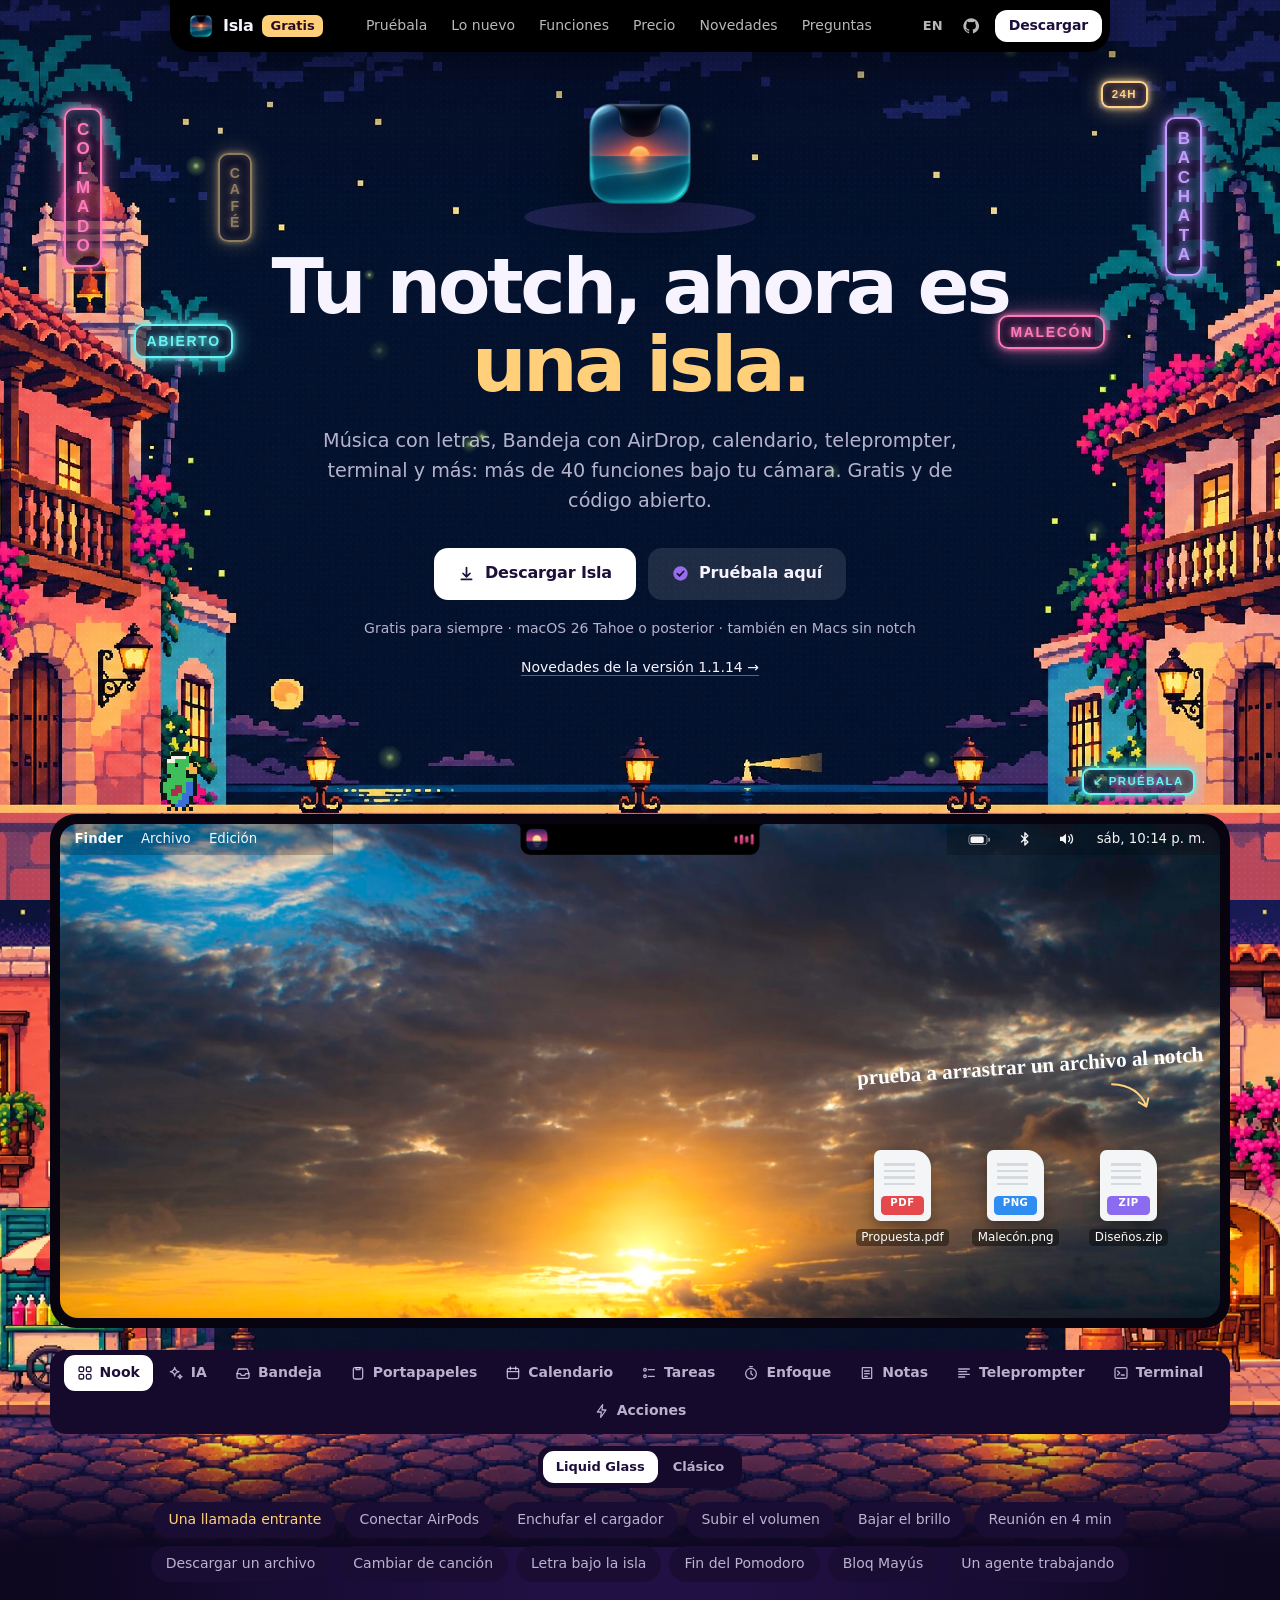
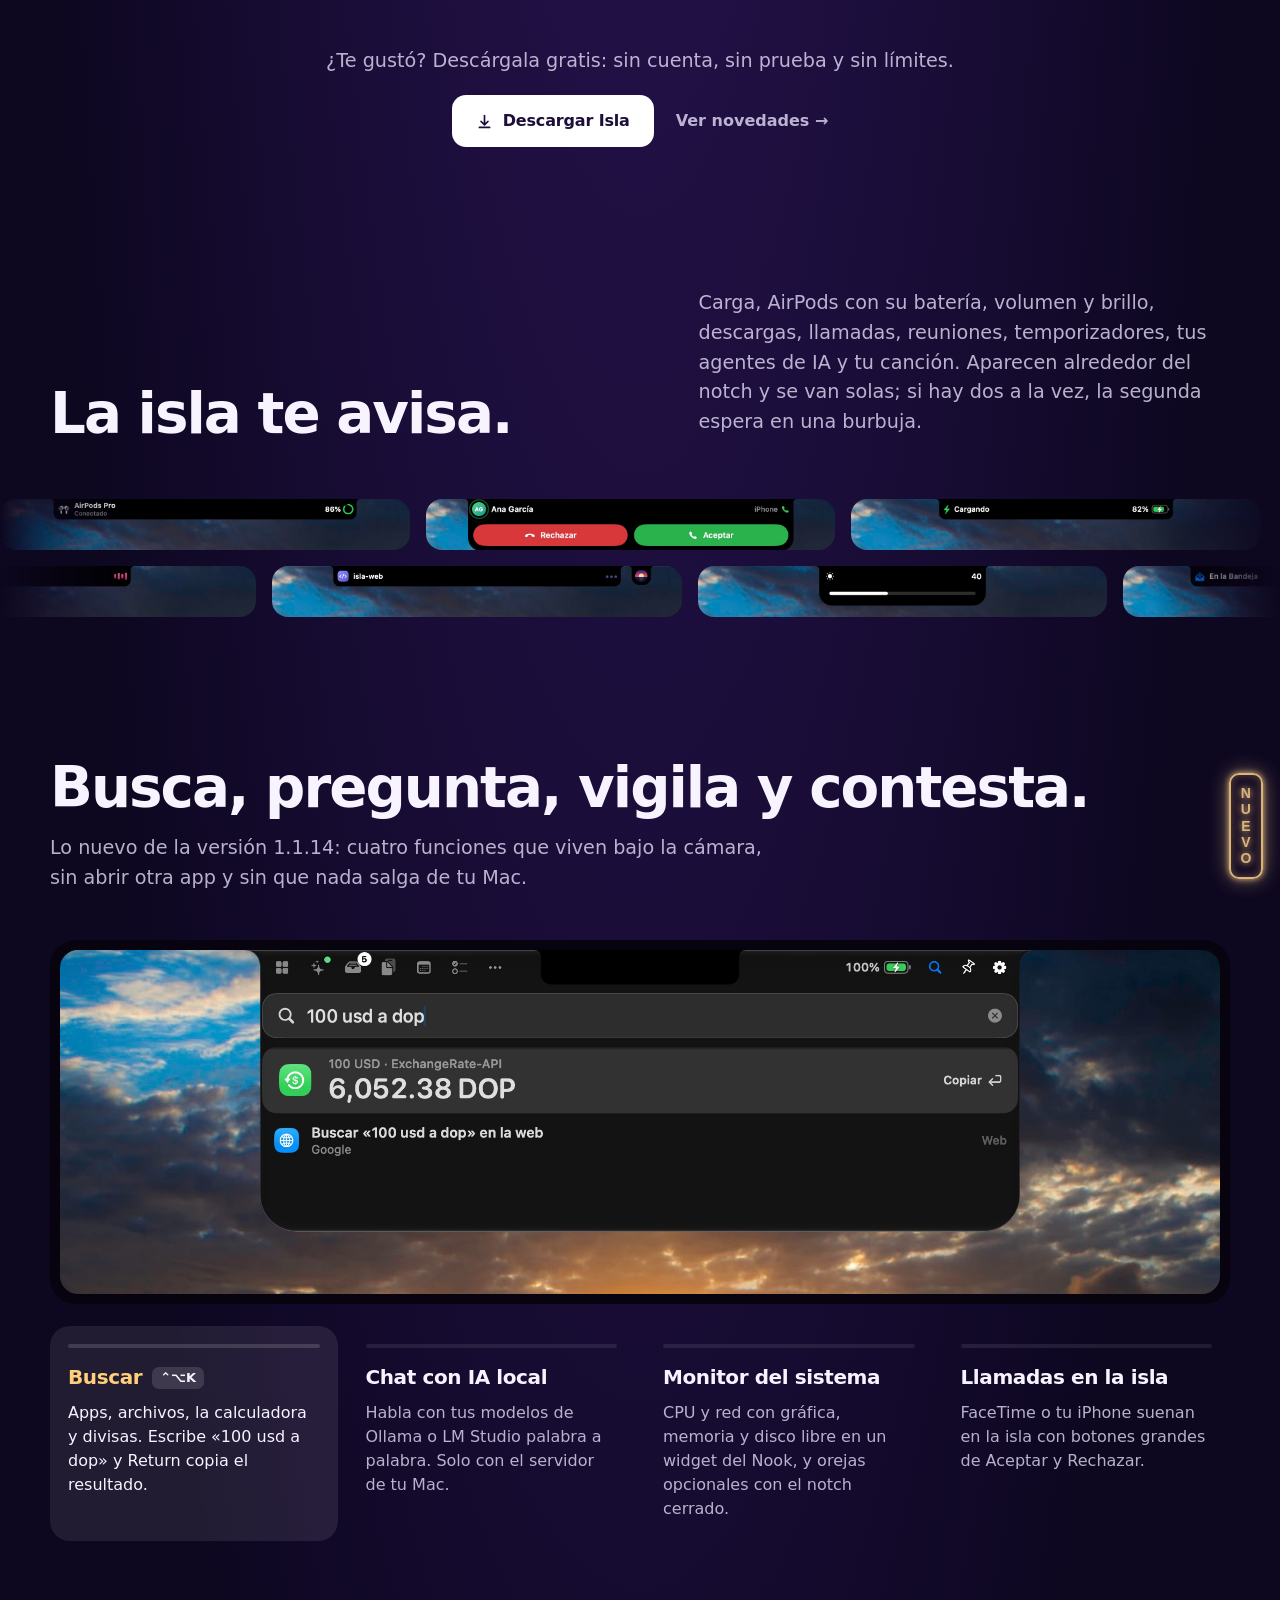
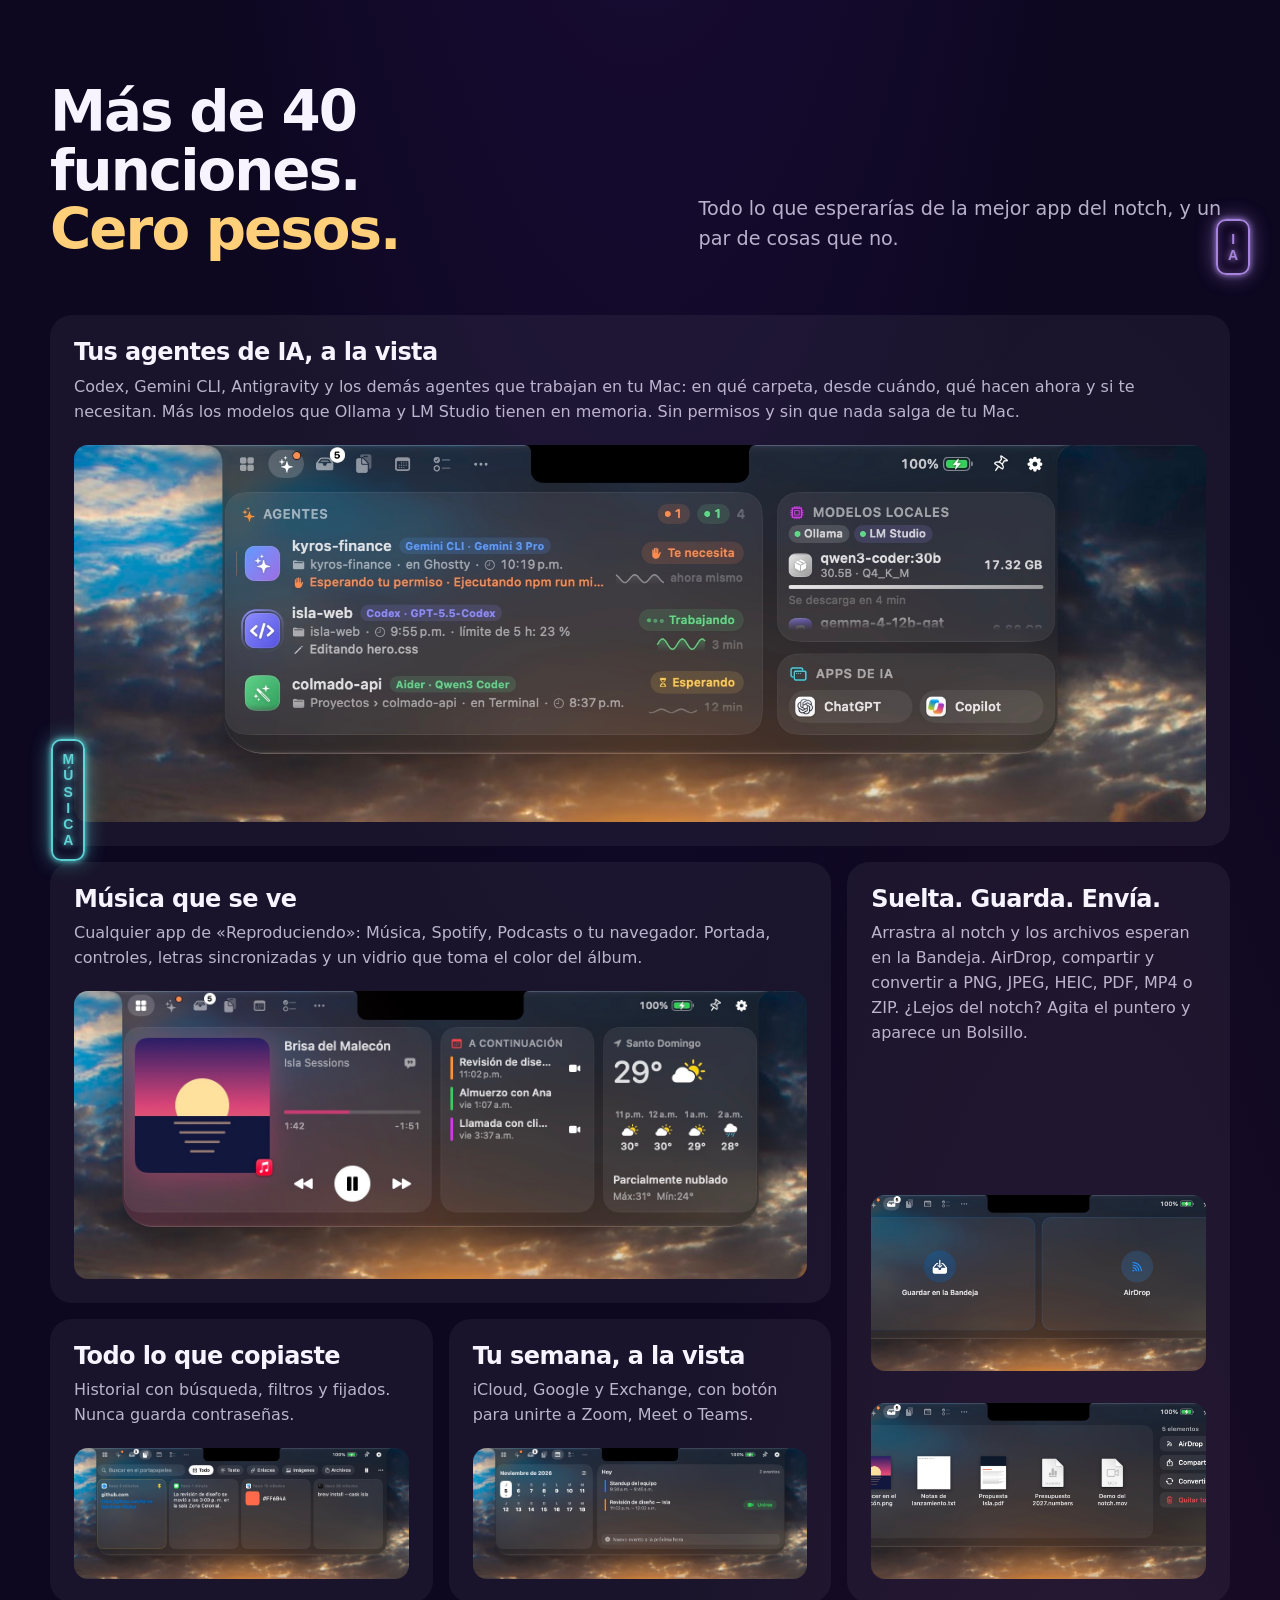
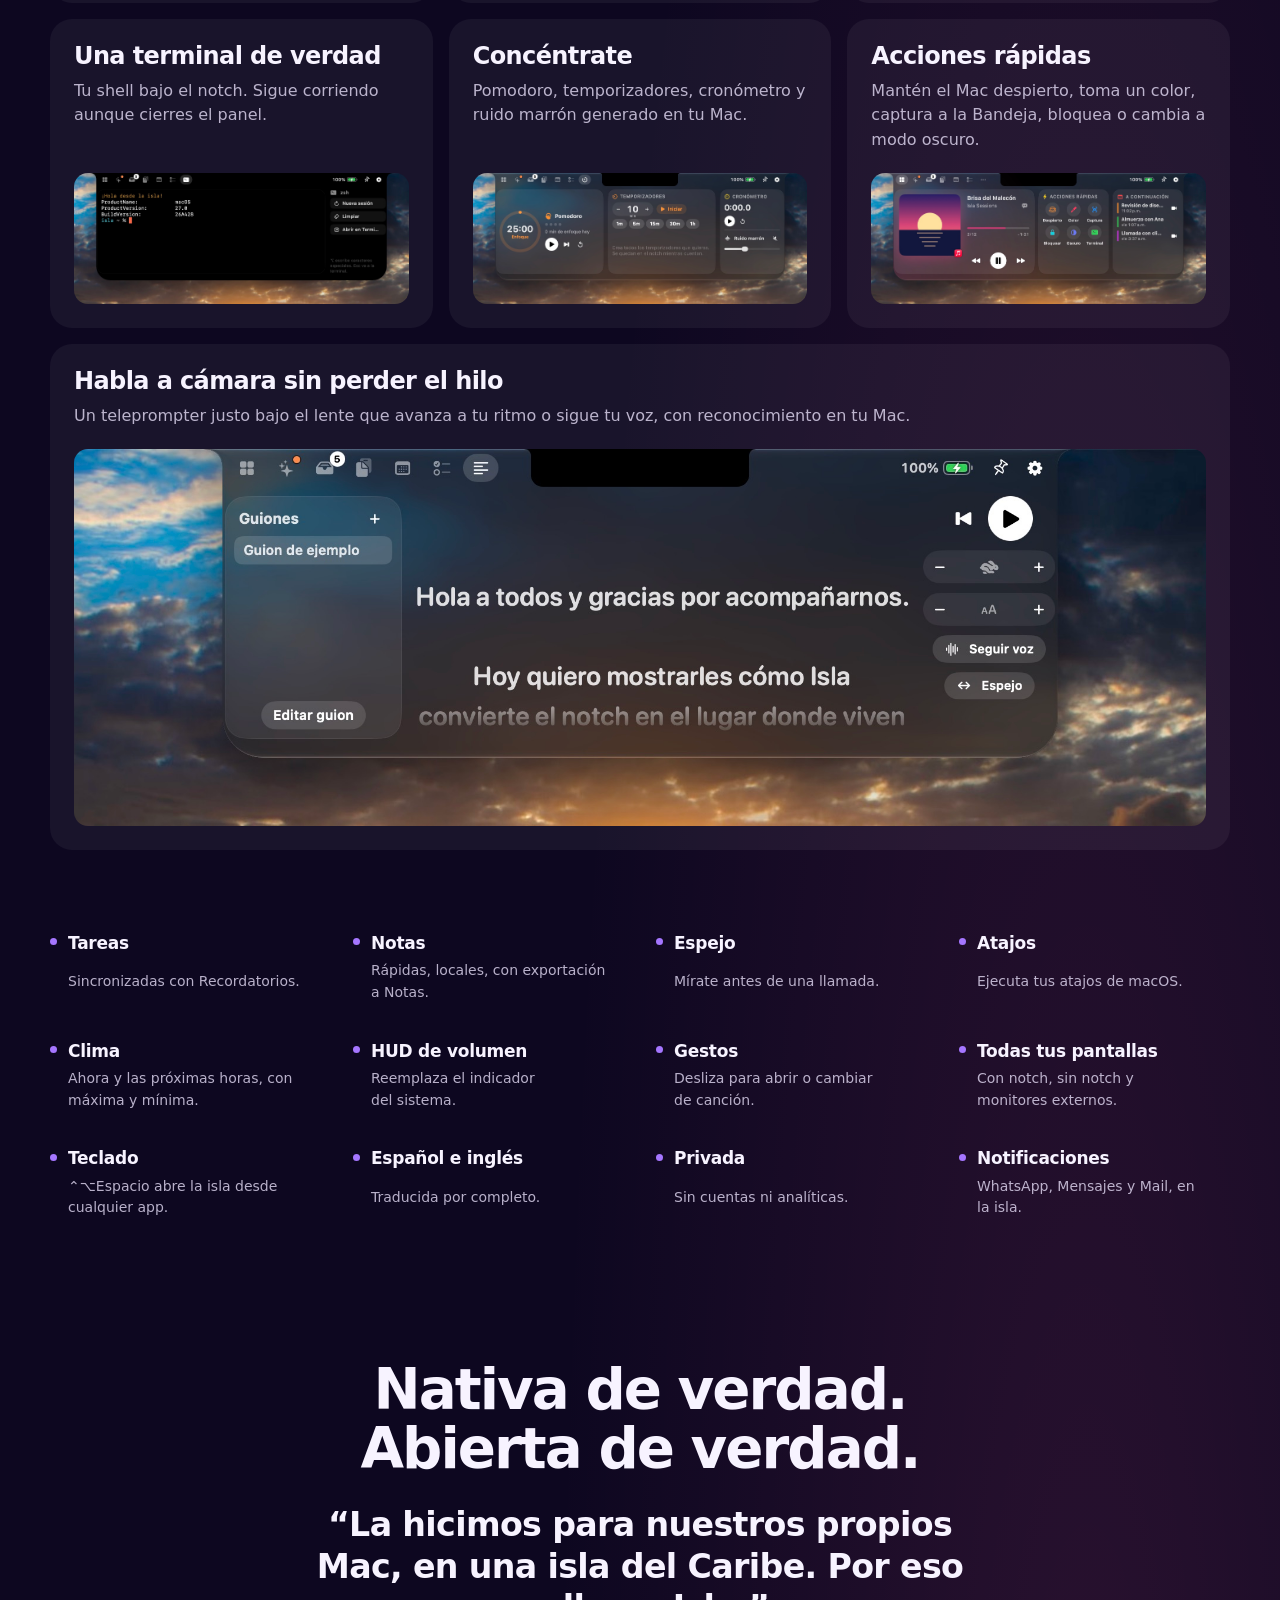
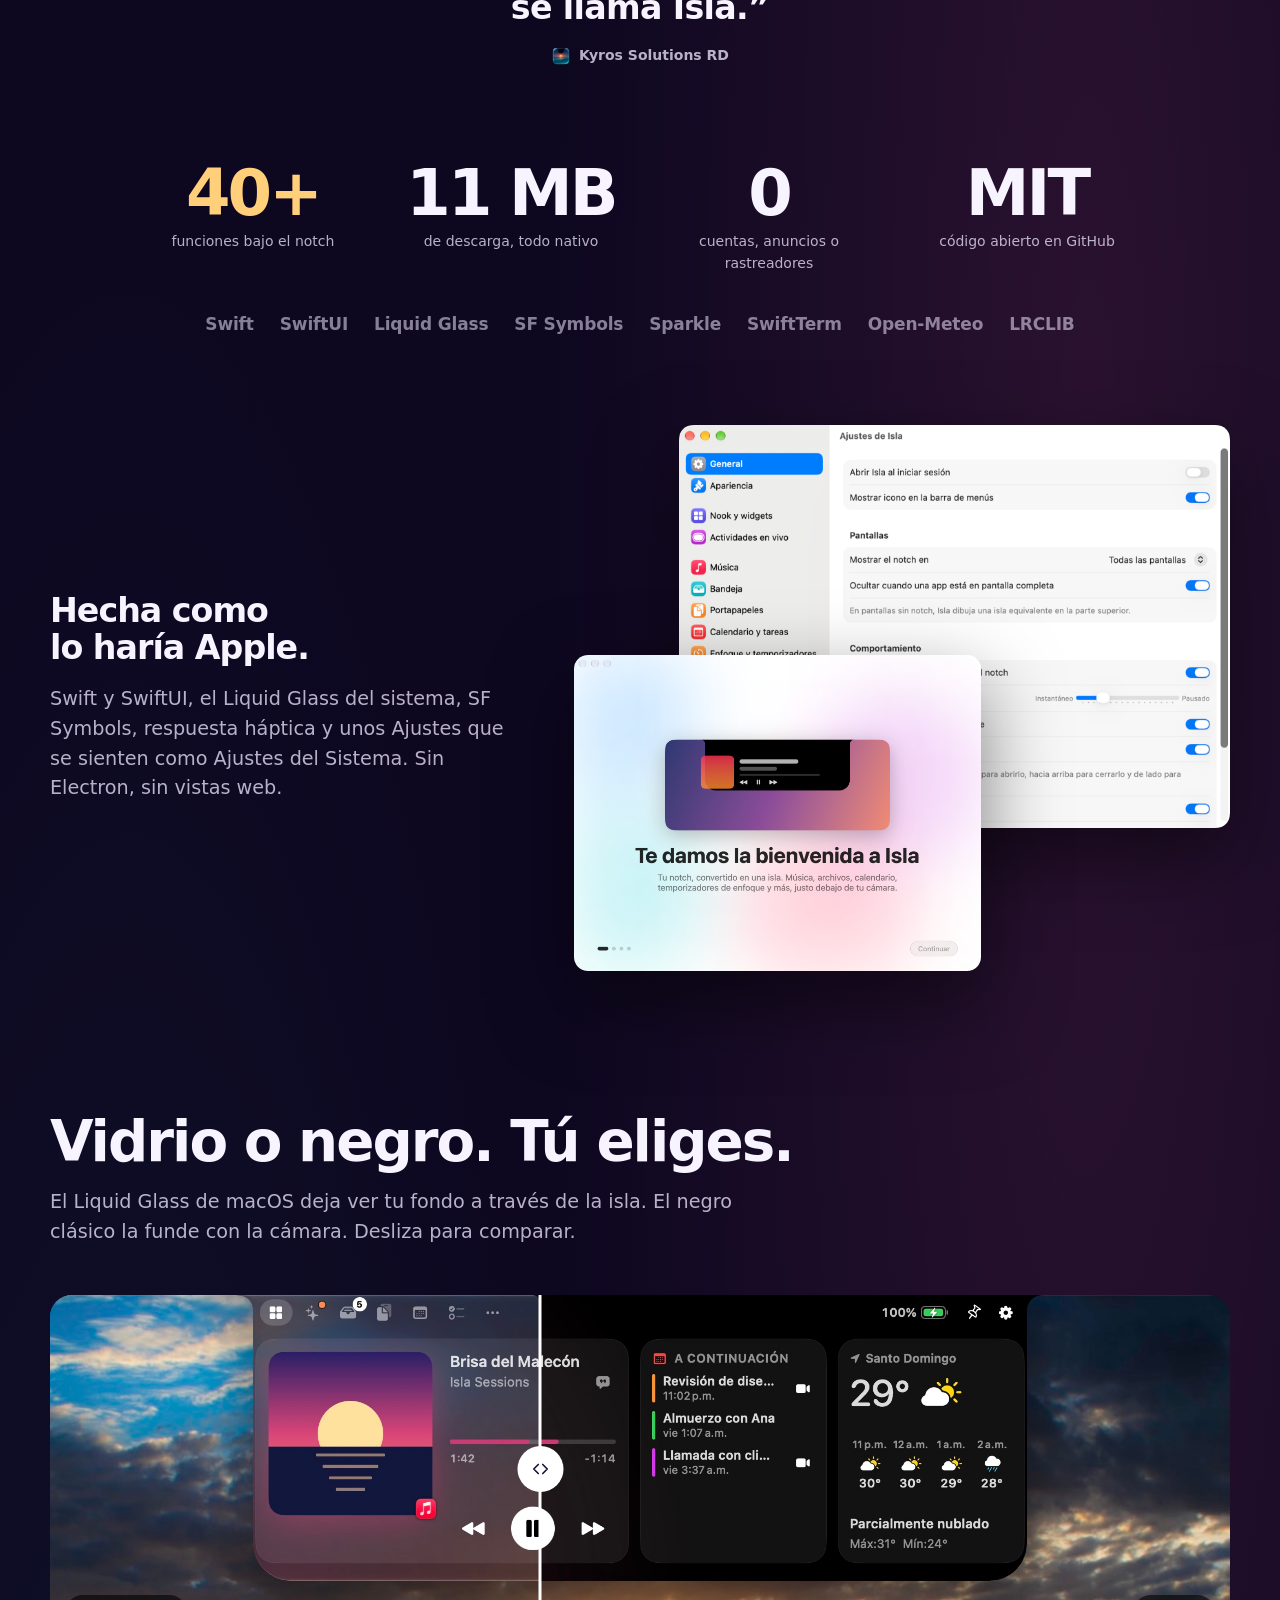
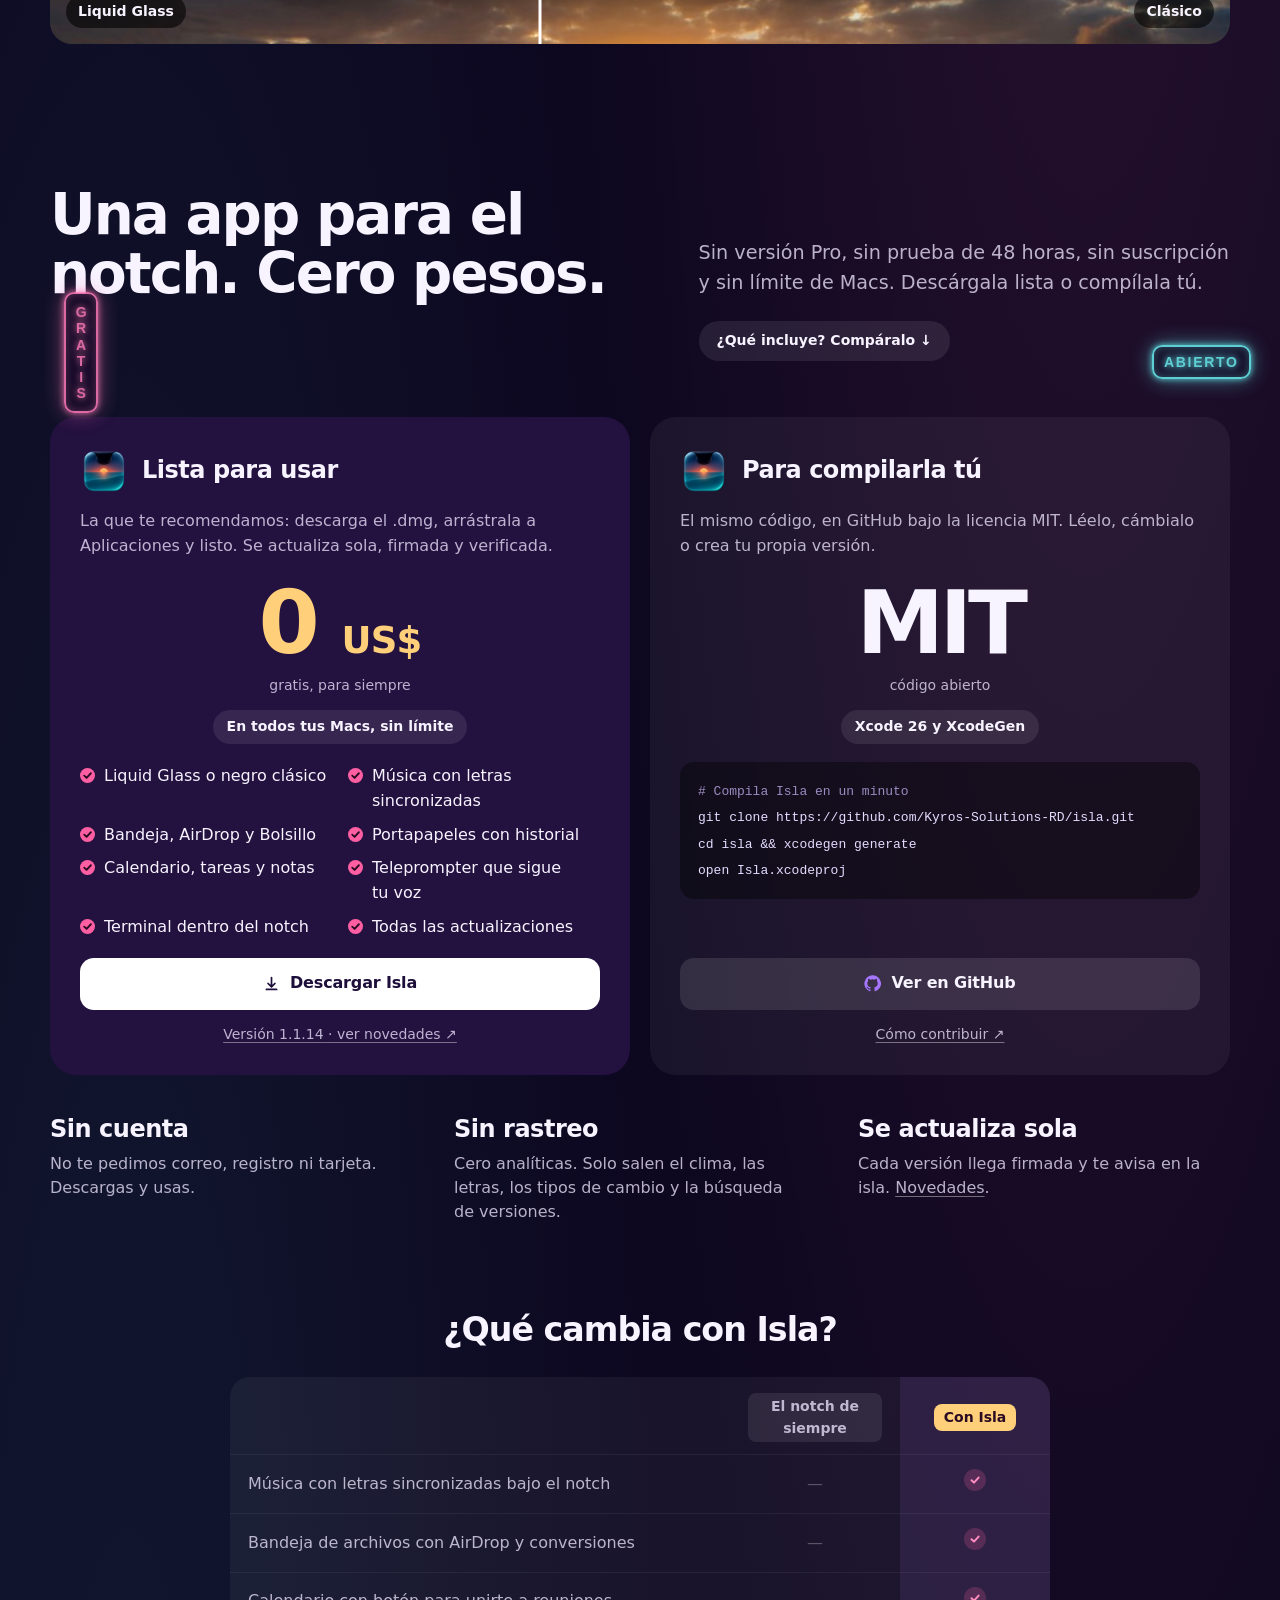
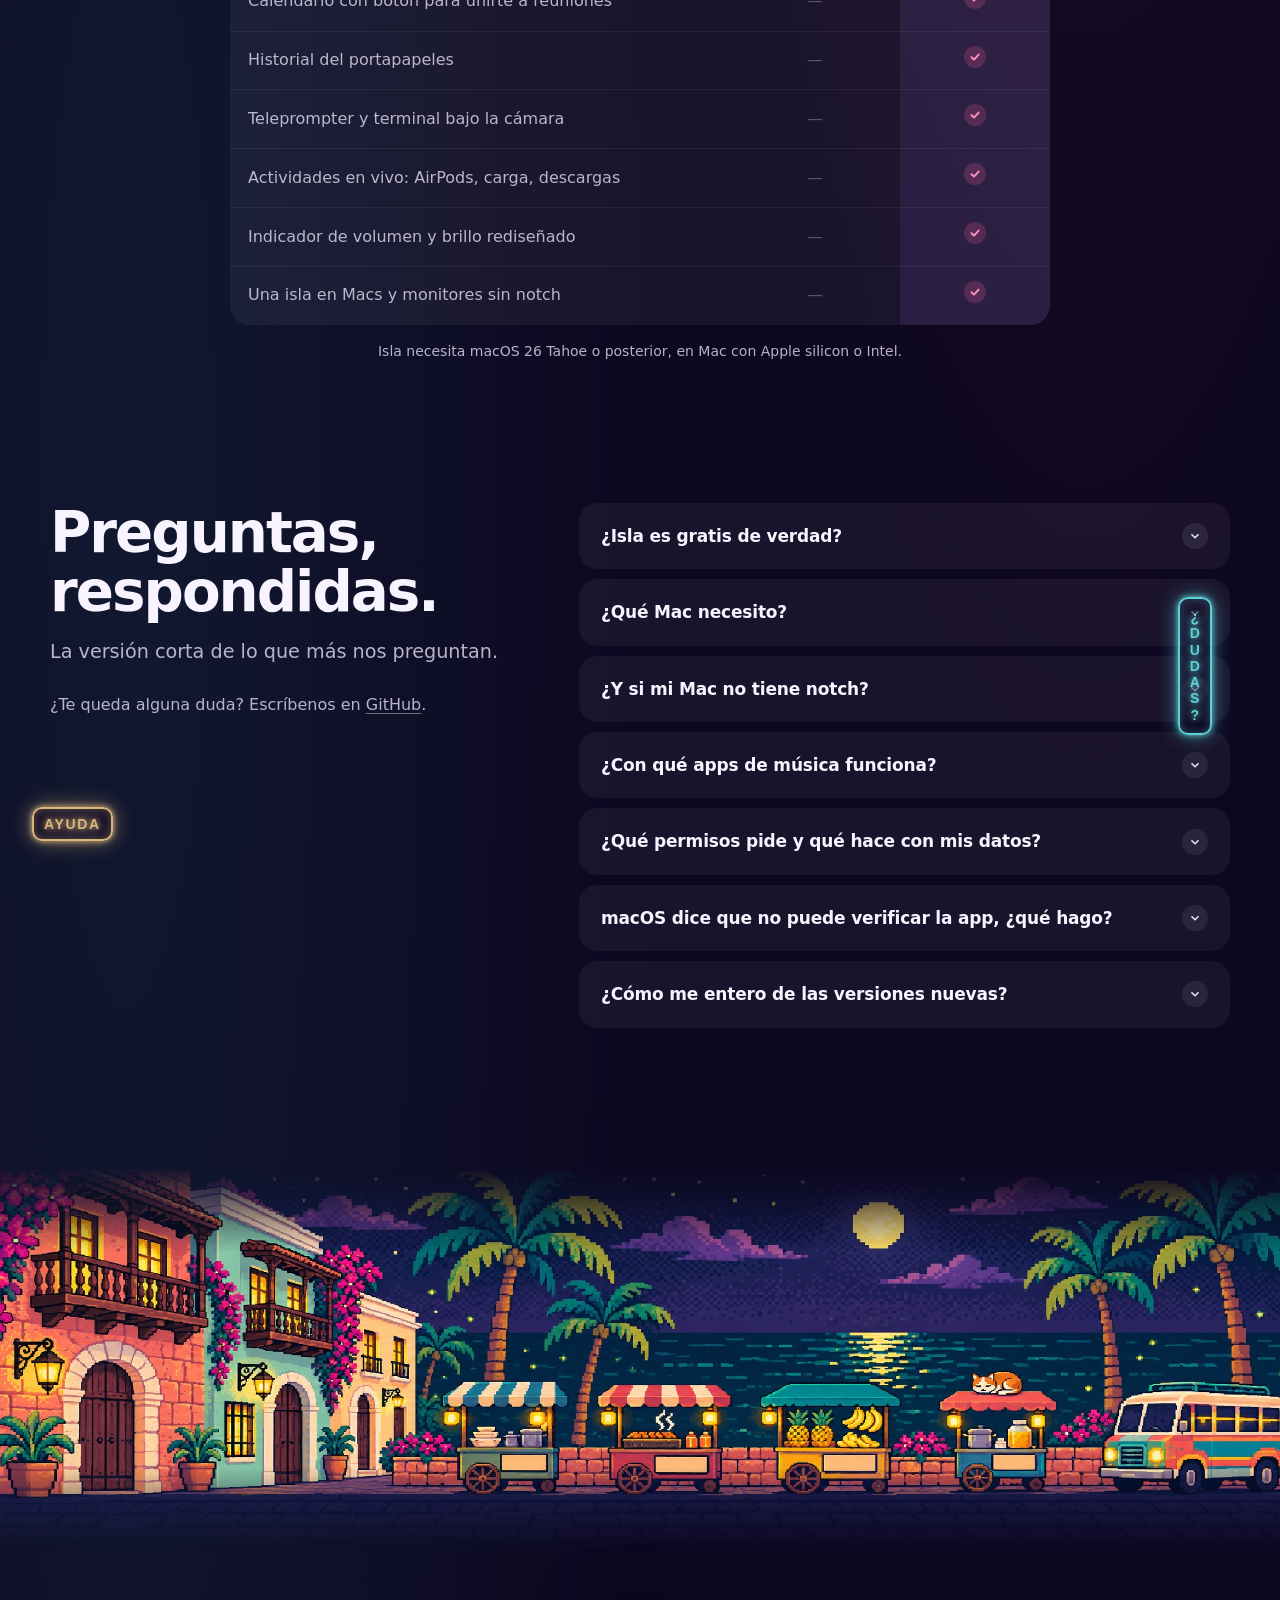
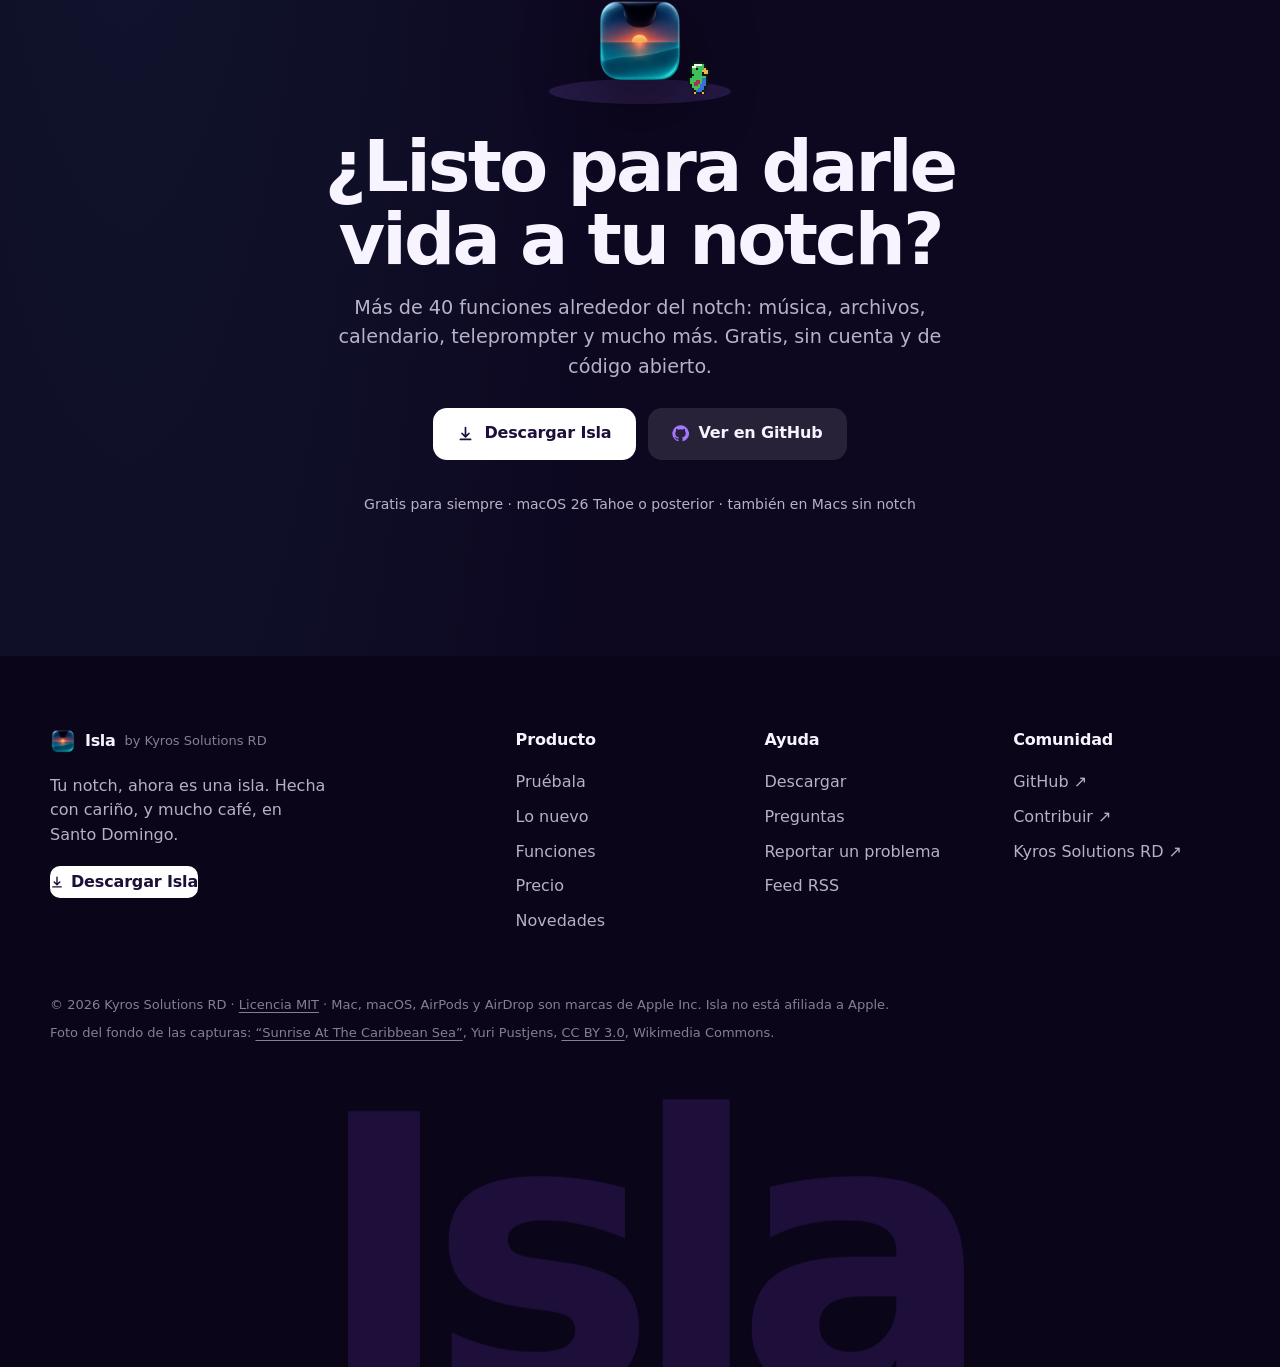
==== website/index.html @ d7e56f93 "Website v4.2: a stage for what's new in 1.1.14, and more motion - New "What's new" section: Search, " ====
<!doctype html>
<html lang="es" data-title-es="Isla: tu notch, ahora es una isla. Gratis y de código abierto para macOS" data-title-en="Isla: your notch, now an island. Free and open source for macOS">
<head>
  <meta charset="utf-8">
  <meta name="viewport" content="width=device-width, initial-scale=1, viewport-fit=cover">
  <title>Isla: tu notch, ahora es una isla. Gratis y de código abierto para macOS</title>
  <meta name="description" content="Isla convierte el notch de tu Mac en una isla viva: música con letras, Bandeja con AirDrop, calendario, portapapeles, terminal, Pomodoro, teleprompter y actividades en vivo. Nativa, en Liquid Glass, gratis y de código abierto. Hecha en Santo Domingo.">
  <meta name="theme-color" content="#0d0720">
  <link rel="icon" type="image/png" href="assets/favicon.png">
  <link rel="apple-touch-icon" href="assets/apple-touch-icon.png">
  <link rel="alternate" type="application/rss+xml" title="Isla" href="updates/appcast.xml">
  <meta property="og:title" content="Isla: tu notch, ahora es una isla">
  <meta property="og:description" content="La app nativa, gratis y de código abierto que convierte el notch de tu Mac en una isla viva. Hecha en Santo Domingo.">
  <meta property="og:image" content="https://isla.kyrosrd.com/assets/app/glass-home.jpg">
  <meta property="og:url" content="https://isla.kyrosrd.com/">
  <link rel="canonical" href="https://isla.kyrosrd.com/">
  <meta property="og:type" content="website">
  <meta name="twitter:card" content="summary_large_image">
  <link rel="stylesheet" href="styles.css?v=4.2">
  <script>document.documentElement.classList.add('js');try{if(!sessionStorage.getItem('isla-intro')){document.documentElement.classList.add('intro');sessionStorage.setItem('isla-intro','1')}}catch(e){}</script>
</head>
<body>
  <a class="skip" href="#main" data-i18n="skip">Saltar al contenido</a>
  <canvas class="cocuyos" data-cocuyos aria-hidden="true"></canvas>

  <!-- The navigation is a notch hanging from the top edge of the page. -->
  <header class="notchbar-wrap">
    <nav class="notchbar" aria-label="Principal">
      <a class="brand" href="#top" aria-label="Isla, inicio">
        <img src="assets/isla-icon-512.png" width="26" height="26" alt="">
        <span>Isla</span>
        <b class="badge" data-i18n="nav.badge">Gratis</b>
      </a>
      <div class="notchbar-links" data-navlinks>
        <a href="#pruebala" data-i18n="nav.try">Pruébala</a>
        <a href="#nuevo" data-i18n="nav.new">Lo nuevo</a>
        <a href="#funciones" data-i18n="nav.features">Funciones</a>
        <a href="#gratis" data-i18n="nav.free">Precio</a>
        <a href="novedades/" data-i18n="nav.news">Novedades</a>
        <a href="#preguntas" data-i18n="nav.faq">Preguntas</a>
      </div>
      <div class="notchbar-actions">
        <button class="chip-btn" type="button" data-lang-toggle aria-label="Change language to English">EN</button>
        <a class="icon-btn" href="https://github.com/Kyros-Solutions-RD/isla" aria-label="GitHub"><svg viewBox="0 0 24 24" width="16" height="16" aria-hidden="true"><path fill="currentColor" d="M12 .5a11.5 11.5 0 0 0-3.64 22.41c.58.11.79-.25.79-.56v-2c-3.2.7-3.88-1.37-3.88-1.37-.53-1.33-1.28-1.69-1.28-1.69-1.05-.71.08-.7.08-.7 1.16.08 1.77 1.19 1.77 1.19 1.03 1.77 2.71 1.26 3.37.96.1-.75.4-1.26.73-1.55-2.56-.29-5.25-1.28-5.25-5.69 0-1.26.45-2.29 1.19-3.1-.12-.29-.52-1.46.11-3.05 0 0 .97-.31 3.17 1.18a11 11 0 0 1 5.77 0c2.2-1.49 3.17-1.18 3.17-1.18.63 1.59.23 2.76.11 3.05.74.81 1.19 1.84 1.19 3.1 0 4.42-2.7 5.39-5.27 5.68.41.36.78 1.06.78 2.14v3.17c0 .31.21.68.8.56A11.5 11.5 0 0 0 12 .5Z"/></svg></a>
        <a class="btn btn-light btn-sm" href="downloads/Isla.dmg" data-i18n="nav.download">Descargar</a>
      </div>
    </nav>
  </header>

  <main id="main">
    <!-- ============ Hero: a Caribbean night over the Colonial Zone ============ -->
    <section class="hero" id="top">
      <div class="hero-scene" aria-hidden="true">
        <img class="hero-art" src="assets/px-hero.jpg" width="1536" height="1024" alt="">
        <span class="hero-dots"></span>
      </div>
      <span class="neon neon-v neon-rose" style="--x:5%;--y:12%;--k:0" aria-hidden="true">COLMADO</span>
      <span class="neon neon-teal neon-sm neon-mid" style="--x:10.5%;--y:36%;--k:3" aria-hidden="true">ABIERTO</span>
      <span class="neon neon-v neon-sun neon-sm neon-dim" style="--x:17%;--y:17%;--k:5" aria-hidden="true">CAFÉ</span>
      <span class="neon neon-v neon-violet" style="--x:91%;--y:13%;--k:1" aria-hidden="true">BACHATA</span>
      <span class="neon neon-rose neon-sm neon-mid" style="--x:78%;--y:35%;--k:4" aria-hidden="true">MALECÓN</span>
      <span class="neon neon-sun neon-xs" style="--x:86%;--y:9%;--k:2" aria-hidden="true">24H</span>
      <span class="neon neon-teal neon-sm neon-phone" style="--k:2" aria-hidden="true">ABIERTO</span>

      <div class="hero-copy">
        <div class="stage">
          <img class="stage-icon" src="assets/isla-icon.png" width="1024" height="1024" alt="Ícono de Isla: el notch como una isla sobre un atardecer caribeño">
          <span class="stage-ring" aria-hidden="true"></span>
          <span class="stage-ring stage-ring-2" aria-hidden="true"></span>
        </div>
        <h1 class="hero-title lines"><span class="line"><span class="line-in" data-i18n="hero.title1">Tu notch, ahora es</span></span> <span class="line"><span class="line-in grad" data-i18n="hero.title2">una isla.</span></span></h1>
        <p class="hero-sub" data-i18n="hero.sub">Música con letras, Bandeja con AirDrop, calendario, teleprompter, terminal y más: más de 40 funciones bajo tu cámara. Gratis y de código abierto.</p>
        <div class="hero-ctas">
          <a class="btn btn-light btn-lg" href="downloads/Isla.dmg"><svg viewBox="0 0 20 20" width="17" height="17" aria-hidden="true"><path fill="currentColor" d="M10 2a1 1 0 0 1 1 1v8.59l2.3-2.3a1 1 0 1 1 1.4 1.42l-4 4a1 1 0 0 1-1.4 0l-4-4a1 1 0 1 1 1.4-1.42L9 11.59V3a1 1 0 0 1 1-1ZM4 16a1 1 0 1 0 0 2h12a1 1 0 1 0 0-2H4Z"/></svg><span data-i18n="hero.cta">Descargar Isla</span></a>
          <a class="btn btn-glass btn-lg" href="#pruebala"><svg viewBox="0 0 20 20" width="17" height="17" aria-hidden="true"><circle cx="10" cy="10" r="8.5" fill="currentColor" opacity=".9"/><path d="M6.2 10.3 8.8 12.8l5-5.4" fill="none" stroke="#1b0f33" stroke-width="2" stroke-linecap="round" stroke-linejoin="round"/></svg><span data-i18n="hero.try">Pruébala aquí</span></a>
        </div>
        <p class="hero-meta" data-i18n="hero.meta">Gratis para siempre · macOS 26 Tahoe o posterior · también en Macs sin notch</p>
        <p class="hero-meta"><a href="novedades/"><span data-i18n="hero.news">Novedades de la versión</span> <span data-latest>1.1.14</span> →</a></p>
      </div>
    </section>

    <!-- ============ Demo: the real Isla on a screen in a Colonial Zone street ============ -->
    <section class="demo" id="pruebala" aria-labelledby="demo-title">
      <h2 id="demo-title" class="sr-only" data-i18n="demo.title">Pruébala antes de descargarla</h2>
      <div class="street" aria-hidden="true"><img class="street-art" src="assets/px-street.jpg" width="2400" height="800" alt=""></div>
      <div class="screen">
        <img class="cotorra" src="assets/px-cotorra.svg" width="56" height="64" alt="">
        <span class="neon neon-teal neon-xs neon-arrow" aria-hidden="true">↙ <span data-i18n="demo.sign">PRUÉBALA</span></span>
      <div class="desk" data-desk data-style="glass" data-ui>
        <div class="desk-canvas">
          <img class="desk-wall" src="assets/app/wallpaper.jpg" width="1746" height="1134" alt="Escritorio de un MacBook con el amanecer del mar Caribe de fondo">
          <div class="menubar" aria-hidden="true">
            <div class="mb-left"><b>Finder</b><span data-i18n="mb.file">Archivo</span><span data-i18n="mb.edit">Edición</span></div>
            <div class="mb-right">
              <button type="button" class="mb-item" data-act="charging" tabindex="-1" aria-label="Batería">
                <svg viewBox="0 0 28 14" width="22" height="11"><rect x="1" y="1" width="22" height="12" rx="3.5" fill="none" stroke="currentColor" stroke-opacity=".6"/><rect x="3" y="3" width="16" height="8" rx="2" fill="currentColor"/><rect x="24.5" y="4.5" width="2" height="5" rx="1" fill="currentColor" fill-opacity=".6"/></svg>
              </button>
              <button type="button" class="mb-item" data-act="airpods" tabindex="-1" aria-label="Bluetooth">
                <svg viewBox="0 0 16 16" width="12" height="12"><path d="M4 4.5l7.5 7L8 15V1l3.5 3.5L4 11.5" fill="none" stroke="currentColor" stroke-width="1.6" stroke-linecap="round" stroke-linejoin="round"/></svg>
              </button>
              <button type="button" class="mb-item" data-act="volume" tabindex="-1" aria-label="Volumen">
                <svg viewBox="0 0 18 16" width="14" height="12"><path d="M2 5.5h3l4-3.5v12l-4-3.5H2z" fill="currentColor"/><path d="M12 5a4 4 0 0 1 0 6M14.5 3a7 7 0 0 1 0 10" fill="none" stroke="currentColor" stroke-width="1.5" stroke-linecap="round"/></svg>
              </button>
              <span class="mb-clock" data-clock></span>
            </div>
          </div>
          <div class="notch" aria-hidden="true"></div>
          <span class="notch-hint" aria-hidden="true"></span>
          <button class="notch-hit" type="button" data-open aria-label="Abrir el Nook" data-i18n-aria="demo.openAria"></button>
          <div class="act" data-act-layer><img data-act-img src="assets/app/act-media.jpg" width="1280" height="160" alt=""></div>
          <div class="panel" data-panel>
            <img data-panel-img src="assets/app/glass-home.jpg" width="2160" height="640" alt="El Nook de Isla abierto">
            <img class="panel-next" data-panel-next src="[data-uri]" width="2160" height="640" alt="" aria-hidden="true">
            <div class="panel-hits">
              <button type="button" style="--x:192" data-tab="home" aria-label="Nook"></button>
              <button type="button" style="--x:225" data-tab="agents" aria-label="IA"></button>
              <button type="button" style="--x:257" data-tab="shelf" aria-label="Bandeja"></button>
              <button type="button" style="--x:291" data-tab="clipboard" aria-label="Portapapeles"></button>
              <button type="button" style="--x:324" data-tab="calendar" aria-label="Calendario"></button>
              <button type="button" style="--x:357" data-tab="tasks" aria-label="Tareas"></button>
              <button type="button" style="--x:390" data-tab="timers" aria-label="Enfoque"></button>
            </div>
          </div>
          <div class="files" data-files>
            <div class="file" draggable="true" data-file="pdf"><span class="file-icon pdf">PDF</span><span class="file-name">Propuesta.pdf</span></div>
            <div class="file" draggable="true" data-file="png"><span class="file-icon png">PNG</span><span class="file-name">Malecón.png</span></div>
            <div class="file" draggable="true" data-file="zip"><span class="file-icon zip">ZIP</span><span class="file-name">Diseños.zip</span></div>
          </div>
          <p class="desk-hint" data-hint><span data-i18n="demo.hint">prueba a arrastrar un archivo al notch</span><svg class="desk-hint-arrow" viewBox="0 0 60 46" aria-hidden="true"><path d="M6 6c18 2 34 10 40 30m0 0-9-6m9 6 3-10" fill="none" stroke="currentColor" stroke-width="2.4" stroke-linecap="round" stroke-linejoin="round"/></svg></p>
        </div>
      </div>

      </div>
      <div class="demo-controls">
        <div class="seg seg-tabs" role="group" aria-label="Pestañas" data-tabs>
          <button type="button" data-tab="home" class="is-on"><svg viewBox="0 0 24 24" aria-hidden="true"><rect x="3" y="3" width="7" height="7" rx="2"/><rect x="14" y="3" width="7" height="7" rx="2"/><rect x="3" y="14" width="7" height="7" rx="2"/><rect x="14" y="14" width="7" height="7" rx="2"/></svg><span data-i18n="tab.home">Nook</span></button>
          <button type="button" data-tab="agents"><svg viewBox="0 0 24 24" aria-hidden="true"><path d="M10 3.5c.6 3.9 2.6 5.9 6.5 6.5-3.9.6-5.9 2.6-6.5 6.5-.6-3.9-2.6-5.9-6.5-6.5 3.9-.6 5.9-2.6 6.5-6.5z"/><path d="M18 14.5c.3 1.9 1.1 2.7 3 3-1.9.3-2.7 1.1-3 3-.3-1.9-1.1-2.7-3-3 1.9-.3 2.7-1.1 3-3z"/></svg><span data-i18n="tab.agents">IA</span></button>
          <button type="button" data-tab="shelf"><svg viewBox="0 0 24 24" aria-hidden="true"><path d="M3 13l2.5-7h13L21 13v5a2 2 0 0 1-2 2H5a2 2 0 0 1-2-2z"/><path d="M3 13h5l1.5 2.5h5L16 13h5"/></svg><span data-i18n="tab.shelf">Bandeja</span></button>
          <button type="button" data-tab="clipboard"><svg viewBox="0 0 24 24" aria-hidden="true"><rect x="5" y="4" width="14" height="17" rx="2.5"/><path d="M9 4h6v3H9z"/></svg><span data-i18n="tab.clipboard">Portapapeles</span></button>
          <button type="button" data-tab="calendar"><svg viewBox="0 0 24 24" aria-hidden="true"><rect x="3.5" y="5" width="17" height="15.5" rx="2.5"/><path d="M3.5 10h17M8 3v4M16 3v4"/></svg><span data-i18n="tab.calendar">Calendario</span></button>
          <button type="button" data-tab="tasks"><svg viewBox="0 0 24 24" aria-hidden="true"><circle cx="6" cy="7" r="2"/><circle cx="6" cy="17" r="2"/><path d="M11 7h9M11 17h9"/></svg><span data-i18n="tab.tasks">Tareas</span></button>
          <button type="button" data-tab="timers"><svg viewBox="0 0 24 24" aria-hidden="true"><circle cx="12" cy="13" r="8"/><path d="M12 9v4l2.5 2M10 2.5h4"/></svg><span data-i18n="tab.timers">Enfoque</span></button>
          <button type="button" data-tab="notes"><svg viewBox="0 0 24 24" aria-hidden="true"><path d="M5 4h14v16H5z"/><path d="M8.5 9h7M8.5 13h7M8.5 17h4"/></svg><span data-i18n="tab.notes">Notas</span></button>
          <button type="button" data-tab="teleprompter"><svg viewBox="0 0 24 24" aria-hidden="true"><path d="M4 6h16M4 10h12M4 14h16M4 18h9"/></svg><span data-i18n="tab.teleprompter">Teleprompter</span></button>
          <button type="button" data-tab="terminal"><svg viewBox="0 0 24 24" aria-hidden="true"><rect x="3" y="4" width="18" height="16" rx="2.5"/><path d="M7 9l3 3-3 3M12.5 15H17"/></svg><span data-i18n="tab.terminal">Terminal</span></button>
          <button type="button" data-tab="home-actions"><svg viewBox="0 0 24 24" aria-hidden="true"><path d="M13 2.5 5 13.5h6l-1 8 8-11h-6z"/></svg><span data-i18n="tab.actions">Acciones</span></button>
        </div>
        <div class="seg seg-style" role="group" aria-label="Estilo" data-styles>
          <button type="button" data-style="glass" class="is-on">Liquid Glass</button>
          <button type="button" data-style="classic" data-i18n="style.classic">Clásico</button>
        </div>
      </div>
      <div class="acts" role="group" aria-label="Actividades en vivo">
        <button type="button" class="pill pill-new" data-act="call" data-i18n="act.call">Una llamada entrante</button>
        <button type="button" class="pill" data-act="airpods" data-i18n="act.airpods">Conectar AirPods</button>
        <button type="button" class="pill" data-act="charging" data-i18n="act.charging">Enchufar el cargador</button>
        <button type="button" class="pill" data-act="volume" data-i18n="act.volume">Subir el volumen</button>
        <button type="button" class="pill" data-act="brightness" data-i18n="act.brightness">Bajar el brillo</button>
        <button type="button" class="pill" data-act="meeting" data-i18n="act.meeting">Reunión en 4 min</button>
        <button type="button" class="pill" data-act="download" data-i18n="act.download">Descargar un archivo</button>
        <button type="button" class="pill" data-act="track" data-i18n="act.track">Cambiar de canción</button>
        <button type="button" class="pill" data-act="lyrics" data-i18n="act.lyrics">Letra bajo la isla</button>
        <button type="button" class="pill" data-act="timerdone" data-i18n="act.timer">Fin del Pomodoro</button>
        <button type="button" class="pill" data-act="caps" data-i18n="act.caps">Bloq Mayús</button>
        <button type="button" class="pill" data-act="agents" data-i18n="act.agents">Un agente trabajando</button>
      </div>
      <div class="demo-after">
        <p data-i18n="demo.after">¿Te gustó? Descárgala gratis: sin cuenta, sin prueba y sin límites.</p>
        <div class="demo-after-ctas">
          <a class="btn btn-light btn-lg" href="downloads/Isla.dmg"><svg viewBox="0 0 20 20" width="17" height="17" aria-hidden="true"><path fill="currentColor" d="M10 2a1 1 0 0 1 1 1v8.59l2.3-2.3a1 1 0 1 1 1.4 1.42l-4 4a1 1 0 0 1-1.4 0l-4-4a1 1 0 1 1 1.4-1.42L9 11.59V3a1 1 0 0 1 1-1ZM4 16a1 1 0 1 0 0 2h12a1 1 0 1 0 0-2H4Z"/></svg><span data-i18n="hero.cta">Descargar Isla</span></a>
          <a class="link-arrow" href="novedades/" data-i18n="demo.news">Ver novedades →</a>
        </div>
      </div>
    </section>

    <!-- ============ Live activities ============ -->
    <section class="live" aria-labelledby="live-title">
      <div class="section-head split">
        <h2 id="live-title" class="h2" data-i18n="live.title">La isla te avisa.</h2>
        <p class="lead" data-i18n="live.lead">Carga, AirPods con su batería, volumen y brillo, descargas, llamadas, reuniones, temporizadores, tus agentes de IA y tu canción. Aparecen alrededor del notch y se van solas; si hay dos a la vez, la segunda espera en una burbuja.</p>
      </div>
      <div class="marquee" aria-hidden="true">
        <div class="marquee-track">
          <img src="assets/app/act-airpods.jpg" width="1280" height="160" alt="">
          <img src="assets/app/act-call.jpg" width="1280" height="180" alt="">
          <img src="assets/app/act-charging.jpg" width="1280" height="160" alt="">
          <img src="assets/app/act-volume.jpg" width="1280" height="160" alt="">
          <img src="assets/app/act-meeting.jpg" width="1280" height="160" alt="">
          <img src="assets/app/act-download.jpg" width="1280" height="160" alt="">
        </div>
        <div class="marquee-track marquee-back">
          <img src="assets/app/act-media.jpg" width="1280" height="160" alt="">
          <img src="assets/app/act-agents.jpg" width="1280" height="160" alt="">
          <img src="assets/app/act-brightness.jpg" width="1280" height="160" alt="">
          <img src="assets/app/act-shelf.jpg" width="1280" height="160" alt="">
          <img src="assets/app/act-timerdone.jpg" width="1280" height="160" alt="">
          <img src="assets/app/act-caps.jpg" width="1280" height="160" alt="">
        </div>
      </div>
    </section>

    <!-- ============ New in 1.1.14: one stage, four features ============ -->
    <section class="news" id="nuevo" aria-labelledby="news-title">
      <span class="neon neon-v neon-sun neon-sm neon-side" style="--x:96%;--y:2%" aria-hidden="true">NUEVO</span>
      <div class="section-head">
        <h2 id="news-title" class="h2" data-i18n="news.title">Busca, pregunta, vigila y contesta.</h2>
        <p class="lead" data-i18n="news.lead">Lo nuevo de la versión 1.1.14: cuatro funciones que viven bajo la cámara, sin abrir otra app y sin que nada salga de tu Mac.</p>
      </div>
      <div class="news-body" data-news>
        <div class="news-stage">
          <div class="news-screen" data-ui>
            <img class="is-on" data-news-shot="search" src="assets/app/new-search.jpg" width="2160" height="640" loading="lazy" alt="Buscar con «100 usd a dop» escrito y el resultado en pesos dominicanos" data-i18n-alt="news.search.alt">
            <img data-news-shot="chat" src="assets/app/new-chat.jpg" width="2160" height="640" loading="lazy" alt="Chat con un modelo local de Ollama respondiendo bajo el notch" data-i18n-alt="news.chat.alt">
            <img data-news-shot="system" src="assets/app/new-system.jpg" width="2160" height="640" loading="lazy" alt="Nook con el widget Sistema: CPU, memoria, red y disco" data-i18n-alt="news.system.alt">
            <img data-news-shot="call" src="assets/app/new-call.jpg" width="2160" height="640" loading="lazy" alt="Una llamada entrante en la isla con los botones Rechazar y Aceptar" data-i18n-alt="news.call.alt">
          </div>
        </div>
        <div class="news-list" role="tablist" aria-label="Lo nuevo de la 1.1.14" data-i18n-aria="news.listAria">
          <button type="button" class="news-item is-on" role="tab" aria-selected="true" data-news-item="search">
            <span class="news-name"><b data-i18n="news.search.t">Buscar</b> <kbd>⌃⌥K</kbd></span>
            <span class="news-text" data-i18n="news.search.p">Apps, archivos, la calculadora y divisas. Escribe «100 usd a dop» y Return copia el resultado.</span>
            <i class="news-bar" aria-hidden="true"></i>
          </button>
          <button type="button" class="news-item" role="tab" aria-selected="false" data-news-item="chat">
            <span class="news-name"><b data-i18n="news.chat.t">Chat con IA local</b></span>
            <span class="news-text" data-i18n="news.chat.p">Habla con tus modelos de Ollama o LM Studio palabra a palabra. Solo con el servidor de tu Mac.</span>
            <i class="news-bar" aria-hidden="true"></i>
          </button>
          <button type="button" class="news-item" role="tab" aria-selected="false" data-news-item="system">
            <span class="news-name"><b data-i18n="news.system.t">Monitor del sistema</b></span>
            <span class="news-text" data-i18n="news.system.p">CPU y red con gráfica, memoria y disco libre en un widget del Nook, y orejas opcionales con el notch cerrado.</span>
            <i class="news-bar" aria-hidden="true"></i>
          </button>
          <button type="button" class="news-item" role="tab" aria-selected="false" data-news-item="call">
            <span class="news-name"><b data-i18n="news.call.t">Llamadas en la isla</b></span>
            <span class="news-text" data-i18n="news.call.p">FaceTime o tu iPhone suenan en la isla con botones grandes de Aceptar y Rechazar.</span>
            <i class="news-bar" aria-hidden="true"></i>
          </button>
        </div>
      </div>
    </section>

    <!-- ============ Features ============ -->
    <section class="features" id="funciones" aria-labelledby="features-title">
      <span class="neon neon-v neon-violet neon-sm neon-side" style="--x:95%;--y:5%" aria-hidden="true">IA</span>
      <span class="neon neon-v neon-teal neon-sm neon-side" style="--x:4%;--y:24%" aria-hidden="true">MÚSICA</span>
      <div class="section-head split">
        <h2 id="features-title" class="h2"><span data-i18n="features.title1">Más de 40 funciones.</span> <span class="grad" data-i18n="features.title2">Cero pesos.</span></h2>
        <p class="lead" data-i18n="features.lead">Todo lo que esperarías de la mejor app del notch, y un par de cosas que no.</p>
      </div>
      <div class="bento">
        <article class="tile t-full card">
          <div class="tile-text">
            <h3 data-i18n="b.agents.t">Tus agentes de IA, a la vista</h3>
            <p data-i18n="b.agents.p">Codex, Gemini CLI, Antigravity y los demás agentes que trabajan en tu Mac: en qué carpeta, desde cuándo, qué hacen ahora y si te necesitan. Más los modelos que Ollama y LM Studio tienen en memoria. Sin permisos y sin que nada salga de tu Mac.</p>
          </div>
          <div class="tile-shot"><img src="assets/app/glass-agents.jpg" width="2160" height="640" loading="lazy" alt="Pestaña IA con agentes trabajando, esperando y modelos locales"></div>
        </article>
        <article class="tile t-wide card">
          <div class="tile-text">
            <h3 data-i18n="b.music.t">Música que se ve</h3>
            <p data-i18n="b.music.p">Cualquier app de «Reproduciendo»: Música, Spotify, Podcasts o tu navegador. Portada, controles, letras sincronizadas y un vidrio que toma el color del álbum.</p>
          </div>
          <div class="tile-shot"><img src="assets/app/glass-home.jpg" width="2160" height="640" loading="lazy" alt="Nook con música, agenda y clima"></div>
        </article>
        <article class="tile t-tall card">
          <div class="tile-text">
            <h3 data-i18n="b.shelf.t">Suelta. Guarda. Envía.</h3>
            <p data-i18n="b.shelf.p">Arrastra al notch y los archivos esperan en la Bandeja. AirDrop, compartir y convertir a PNG, JPEG, HEIC, PDF, MP4 o ZIP. ¿Lejos del notch? Agita el puntero y aparece un Bolsillo.</p>
          </div>
          <div class="tile-shot"><img src="assets/app/glass-dragging.jpg" width="2160" height="640" loading="lazy" alt="Bandeja con las zonas Guardar en la Bandeja y AirDrop"></div>
          <div class="tile-shot"><img src="assets/app/glass-shelf.jpg" width="2160" height="640" loading="lazy" alt="Bandeja con cinco archivos"></div>
        </article>
        <article class="tile card">
          <div class="tile-text">
            <h3 data-i18n="b.clip.t">Todo lo que copiaste</h3>
            <p data-i18n="b.clip.p">Historial con búsqueda, filtros y fijados. Nunca guarda contraseñas.</p>
          </div>
          <div class="tile-shot"><img src="assets/app/glass-clipboard.jpg" width="2160" height="640" loading="lazy" alt="Historial del portapapeles"></div>
        </article>
        <article class="tile card">
          <div class="tile-text">
            <h3 data-i18n="b.cal.t">Tu semana, a la vista</h3>
            <p data-i18n="b.cal.p">iCloud, Google y Exchange, con botón para unirte a Zoom, Meet o Teams.</p>
          </div>
          <div class="tile-shot"><img src="assets/app/glass-calendar.jpg" width="2160" height="640" loading="lazy" alt="Calendario con la agenda de hoy"></div>
        </article>
        <article class="tile card">
          <div class="tile-text">
            <h3 data-i18n="b.term.t">Una terminal de verdad</h3>
            <p data-i18n="b.term.p">Tu shell bajo el notch. Sigue corriendo aunque cierres el panel.</p>
          </div>
          <div class="tile-shot"><img src="assets/app/classic-terminal.jpg" width="2160" height="640" loading="lazy" alt="Terminal zsh dentro del notch"></div>
        </article>
        <article class="tile card">
          <div class="tile-text">
            <h3 data-i18n="b.focus.t">Concéntrate</h3>
            <p data-i18n="b.focus.p">Pomodoro, temporizadores, cronómetro y ruido marrón generado en tu Mac.</p>
          </div>
          <div class="tile-shot"><img src="assets/app/glass-timers.jpg" width="2160" height="640" loading="lazy" alt="Pomodoro y temporizadores"></div>
        </article>
        <article class="tile t-full card">
          <div class="tile-text">
            <h3 data-i18n="b.prompt.t">Habla a cámara sin perder el hilo</h3>
            <p data-i18n="b.prompt.p">Un teleprompter justo bajo el lente que avanza a tu ritmo o sigue tu voz, con reconocimiento en tu Mac.</p>
          </div>
          <div class="tile-shot"><img src="assets/app/glass-teleprompter.jpg" width="2160" height="640" loading="lazy" alt="Teleprompter con guion"></div>
        </article>
        <article class="tile card">
          <div class="tile-text">
            <h3 data-i18n="b.actions.t">Acciones rápidas</h3>
            <p data-i18n="b.actions.p">Mantén el Mac despierto, toma un color, captura a la Bandeja, bloquea o cambia a modo oscuro.</p>
          </div>
          <div class="tile-shot"><img src="assets/app/glass-home-actions.jpg" width="2160" height="640" loading="lazy" alt="Widget de acciones rápidas"></div>
        </article>
      </div>

      <ul class="mini-grid">
        <li class="mini card"><b data-i18n="m.tasks.t">Tareas</b><span data-i18n="m.tasks.p">Sincronizadas con Recordatorios.</span></li>
        <li class="mini card"><b data-i18n="m.notes.t">Notas</b><span data-i18n="m.notes.p">Rápidas, locales, con exportación a Notas.</span></li>
        <li class="mini card"><b data-i18n="m.mirror.t">Espejo</b><span data-i18n="m.mirror.p">Mírate antes de una llamada.</span></li>
        <li class="mini card"><b data-i18n="m.shortcuts.t">Atajos</b><span data-i18n="m.shortcuts.p">Ejecuta tus atajos de macOS.</span></li>
        <li class="mini card"><b data-i18n="m.weather.t">Clima</b><span data-i18n="m.weather.p">Ahora y las próximas horas, con máxima y mínima.</span></li>
        <li class="mini card"><b data-i18n="m.hud.t">HUD de volumen</b><span data-i18n="m.hud.p">Reemplaza el indicador del sistema.</span></li>
        <li class="mini card"><b data-i18n="m.gestures.t">Gestos</b><span data-i18n="m.gestures.p">Desliza para abrir o cambiar de canción.</span></li>
        <li class="mini card"><b data-i18n="m.screens.t">Todas tus pantallas</b><span data-i18n="m.screens.p">Con notch, sin notch y monitores externos.</span></li>
        <li class="mini card"><b data-i18n="m.keys.t">Teclado</b><span data-i18n="m.keys.p">⌃⌥Espacio abre la isla desde cualquier app.</span></li>
        <li class="mini card"><b data-i18n="m.lang.t">Español e inglés</b><span data-i18n="m.lang.p">Traducida por completo.</span></li>
        <li class="mini card"><b data-i18n="m.privacy.t">Privada</b><span data-i18n="m.privacy.p">Sin cuentas ni analíticas.</span></li>
        <li class="mini card"><b data-i18n="m.notif.t">Notificaciones</b><span data-i18n="m.notif.p">WhatsApp, Mensajes y Mail, en la isla.</span></li>
      </ul>
    </section>

    <!-- ============ Made in Santo Domingo ============ -->
    <section class="made" aria-labelledby="made-title">
      <div class="section-head center">
        <h2 id="made-title" class="h2" data-i18n="made.title">Nativa de verdad. Abierta de verdad.</h2>
        <p class="quote" data-i18n="made.quote">“La hicimos para nuestros propios Mac, en una isla del Caribe. Por eso se llama Isla.”</p>
        <p class="quote-by"><img src="assets/isla-icon-512.png" width="20" height="20" alt=""> <span>Kyros Solutions RD</span></p>
      </div>
      <dl class="stats">
        <div><dt data-count="40" data-suffix="+">40+</dt><dd data-i18n="stats.features">funciones bajo el notch</dd></div>
        <div><dt data-count="11" data-suffix=" MB">11 MB</dt><dd data-i18n="stats.size">de descarga, todo nativo</dd></div>
        <div><dt>0</dt><dd data-i18n="stats.trackers">cuentas, anuncios o rastreadores</dd></div>
        <div><dt>MIT</dt><dd data-i18n="stats.license">código abierto en GitHub</dd></div>
      </dl>
      <ul class="tech" aria-label="Hecha con">
        <li>Swift</li><li>SwiftUI</li><li>Liquid Glass</li><li>SF Symbols</li><li>Sparkle</li><li>SwiftTerm</li><li>Open-Meteo</li><li>LRCLIB</li>
      </ul>
      <div class="native">
        <div class="native-text">
          <h3 class="h3" data-i18n="native.title">Hecha como lo haría Apple.</h3>
          <p class="lead" data-i18n="native.lead">Swift y SwiftUI, el Liquid Glass del sistema, SF Symbols, respuesta háptica y unos Ajustes que se sienten como Ajustes del Sistema. Sin Electron, sin vistas web.</p>
        </div>
      <div class="native-shots">
        <img class="shot-a" src="assets/app/settings.png" width="1600" height="1170" loading="lazy" alt="Ajustes de Isla">
        <img class="shot-b" src="assets/app/onboarding.png" width="1600" height="1180" loading="lazy" alt="Bienvenida de Isla">
      </div>
      </div>
    </section>

    <!-- ============ Glass vs classic ============ -->
    <section class="compare" aria-labelledby="compare-title">
      <div class="section-head">
        <h2 id="compare-title" class="h2" data-i18n="compare.title">Vidrio o negro. Tú eliges.</h2>
        <p class="lead" data-i18n="compare.lead">El Liquid Glass de macOS deja ver tu fondo a través de la isla. El negro clásico la funde con la cámara. Desliza para comparar.</p>
      </div>
      <div class="ba" data-ba style="--pos:50%">
        <img src="assets/app/classic-home.jpg" width="2160" height="640" loading="lazy" alt="Isla en negro clásico">
        <div class="ba-top"><img src="assets/app/glass-home.jpg" width="2160" height="640" loading="lazy" alt="Isla en Liquid Glass"></div>
        <span class="ba-label ba-l">Liquid Glass</span>
        <span class="ba-label ba-r" data-i18n="style.classic">Clásico</span>
        <span class="ba-handle" aria-hidden="true"><svg viewBox="0 0 24 24" width="18" height="18"><path d="M9 6 3 12l6 6M15 6l6 6-6 6" fill="none" stroke="currentColor" stroke-width="2.2" stroke-linecap="round" stroke-linejoin="round"/></svg></span>
        <input class="ba-range" type="range" min="0" max="100" value="50" aria-label="Comparar estilos" data-ba-range>
      </div>
    </section>

    <!-- ============ Price ============ -->
    <section class="free" id="gratis" aria-labelledby="free-title">
      <span class="neon neon-v neon-rose neon-sm neon-side" style="--x:5%;--y:6%" aria-hidden="true">GRATIS</span>
      <span class="neon neon-teal neon-sm neon-side" style="--x:90%;--y:9%" aria-hidden="true">ABIERTO</span>
      <div class="section-head split">
        <h2 id="free-title" class="h2" data-i18n="free.title">Una app para el notch. Cero pesos.</h2>
        <p class="lead" data-i18n="free.lead">Sin versión Pro, sin prueba de 48 horas, sin suscripción y sin límite de Macs. Descárgala lista o compílala tú.</p>
        <a class="pill-link" href="#incluye" data-i18n="free.compare">¿Qué incluye? Compáralo ↓</a>
      </div>
      <div class="plans">
        <article class="plan plan-main">
          <header class="plan-head">
            <img src="assets/isla-icon-512.png" width="48" height="48" alt="">
            <h3 data-i18n="plan.a.kicker">Lista para usar</h3>
          </header>
          <p class="plan-text" data-i18n="plan.a.text">La que te recomendamos: descarga el .dmg, arrástrala a Aplicaciones y listo. Se actualiza sola, firmada y verificada.</p>
          <p class="plan-price">0 <small>US$</small></p>
          <p class="plan-note" data-i18n="plan.a.note">gratis, para siempre</p>
          <p class="plan-chip" data-i18n="plan.a.chip">En todos tus Macs, sin límite</p>
          <ul class="plan-list">
            <li data-i18n="free.l1">Liquid Glass o negro clásico</li>
            <li data-i18n="free.l2">Música con letras sincronizadas</li>
            <li data-i18n="free.l3">Bandeja, AirDrop y Bolsillo</li>
            <li data-i18n="free.l5">Portapapeles con historial</li>
            <li data-i18n="free.l6">Calendario, tareas y notas</li>
            <li data-i18n="free.l8">Teleprompter que sigue tu voz</li>
            <li data-i18n="free.l9">Terminal dentro del notch</li>
            <li data-i18n="free.l12">Todas las actualizaciones</li>
          </ul>
          <a class="btn btn-light btn-lg btn-block" href="downloads/Isla.dmg"><svg viewBox="0 0 20 20" width="17" height="17" aria-hidden="true"><path fill="currentColor" d="M10 2a1 1 0 0 1 1 1v8.59l2.3-2.3a1 1 0 1 1 1.4 1.42l-4 4a1 1 0 0 1-1.4 0l-4-4a1 1 0 1 1 1.4-1.42L9 11.59V3a1 1 0 0 1 1-1ZM4 16a1 1 0 1 0 0 2h12a1 1 0 1 0 0-2H4Z"/></svg><span data-i18n="plan.a.cta">Descargar Isla</span></a>
          <p class="plan-foot"><a href="novedades/" data-i18n="plan.a.foot">Versión <span data-latest>1.1.14</span> · ver novedades ↗</a></p>
        </article>
        <article class="plan">
          <header class="plan-head">
            <img src="assets/isla-icon-512.png" width="48" height="48" alt="">
            <h3 data-i18n="plan.b.kicker">Para compilarla tú</h3>
          </header>
          <p class="plan-text" data-i18n="plan.b.text">El mismo código, en GitHub bajo la licencia MIT. Léelo, cámbialo o crea tu propia versión.</p>
          <p class="plan-price">MIT</p>
          <p class="plan-note" data-i18n="plan.b.note">código abierto</p>
          <p class="plan-chip" data-i18n="plan.b.chip">Xcode 26 y XcodeGen</p>
          <pre class="plan-code"><code><span class="c"># <span data-i18n="code.c1">Compila Isla en un minuto</span></span>
git clone https://github.com/Kyros-Solutions-RD/isla.git
cd isla &amp;&amp; xcodegen generate
open Isla.xcodeproj</code></pre>
          <a class="btn btn-glass btn-lg btn-block" href="https://github.com/Kyros-Solutions-RD/isla"><svg viewBox="0 0 24 24" width="17" height="17" aria-hidden="true"><path fill="currentColor" d="M12 .5a11.5 11.5 0 0 0-3.64 22.41c.58.11.79-.25.79-.56v-2c-3.2.7-3.88-1.37-3.88-1.37-.53-1.33-1.28-1.69-1.28-1.69-1.05-.71.08-.7.08-.7 1.16.08 1.77 1.19 1.77 1.19 1.03 1.77 2.71 1.26 3.37.96.1-.75.4-1.26.73-1.55-2.56-.29-5.25-1.28-5.25-5.69 0-1.26.45-2.29 1.19-3.1-.12-.29-.52-1.46.11-3.05 0 0 .97-.31 3.17 1.18a11 11 0 0 1 5.77 0c2.2-1.49 3.17-1.18 3.17-1.18.63 1.59.23 2.76.11 3.05.74.81 1.19 1.84 1.19 3.1 0 4.42-2.7 5.39-5.27 5.68.41.36.78 1.06.78 2.14v3.17c0 .31.21.68.8.56A11.5 11.5 0 0 0 12 .5Z"/></svg><span data-i18n="plan.b.cta">Ver en GitHub</span></a>
          <p class="plan-foot"><a href="https://github.com/Kyros-Solutions-RD/isla/blob/main/CONTRIBUTING.md" data-i18n="plan.b.foot">Cómo contribuir ↗</a></p>
        </article>
      </div>
      <ul class="promises">
        <li class="promise"><div><b data-i18n="promise.1.t">Sin cuenta</b><p data-i18n="promise.1.p">No te pedimos correo, registro ni tarjeta. Descargas y usas.</p></div></li>
        <li class="promise"><div><b data-i18n="promise.2.t">Sin rastreo</b><p data-i18n="promise.2.p">Cero analíticas. Solo salen el clima, las letras, los tipos de cambio y la búsqueda de versiones.</p></div></li>
        <li class="promise"><div><b data-i18n="promise.3.t">Se actualiza sola</b><p data-i18n="promise.3.p">Cada versión llega firmada y te avisa en la isla. <a href="novedades/">Novedades</a>.</p></div></li>
      </ul>
      <div class="includes" id="incluye">
        <h3 class="h3 center" data-i18n="cmp.title">¿Qué cambia con Isla?</h3>
        <table class="cmp">
          <thead><tr><th scope="col"><span class="sr-only" data-i18n="cmp.feature">Función</span></th><th scope="col"><span class="tag" data-i18n="cmp.base">El notch de siempre</span></th><th scope="col" class="isla"><span class="tag tag-isla" data-i18n="cmp.isla">Con Isla</span></th></tr></thead>
          <tbody>
          <tr><th scope="row" data-i18n="cmp.r1">Música con letras sincronizadas bajo el notch</th><td><i class="no" aria-label="No">—</i></td><td class="isla"><i class="yes" aria-label="Sí"></i></td></tr>
          <tr><th scope="row" data-i18n="cmp.r2">Bandeja de archivos con AirDrop y conversiones</th><td><i class="no" aria-label="No">—</i></td><td class="isla"><i class="yes" aria-label="Sí"></i></td></tr>
          <tr><th scope="row" data-i18n="cmp.r3">Calendario con botón para unirte a reuniones</th><td><i class="no" aria-label="No">—</i></td><td class="isla"><i class="yes" aria-label="Sí"></i></td></tr>
          <tr><th scope="row" data-i18n="cmp.r4">Historial del portapapeles</th><td><i class="no" aria-label="No">—</i></td><td class="isla"><i class="yes" aria-label="Sí"></i></td></tr>
          <tr><th scope="row" data-i18n="cmp.r5">Teleprompter y terminal bajo la cámara</th><td><i class="no" aria-label="No">—</i></td><td class="isla"><i class="yes" aria-label="Sí"></i></td></tr>
          <tr><th scope="row" data-i18n="cmp.r6">Actividades en vivo: AirPods, carga, descargas</th><td><i class="no" aria-label="No">—</i></td><td class="isla"><i class="yes" aria-label="Sí"></i></td></tr>
          <tr><th scope="row" data-i18n="cmp.r7">Indicador de volumen y brillo rediseñado</th><td><i class="no" aria-label="No">—</i></td><td class="isla"><i class="yes" aria-label="Sí"></i></td></tr>
          <tr><th scope="row" data-i18n="cmp.r8">Una isla en Macs y monitores sin notch</th><td><i class="no" aria-label="No">—</i></td><td class="isla"><i class="yes" aria-label="Sí"></i></td></tr>
          </tbody>
        </table>
        <p class="cmp-note" data-i18n="cmp.note">Isla necesita macOS 26 Tahoe o posterior, en Mac con Apple silicon o Intel.</p>
      </div>
    </section>

    <!-- ============ FAQ ============ -->
    <section class="faq" id="preguntas" aria-labelledby="faq-title">
      <span class="neon neon-sun neon-sm neon-side" style="--x:2.5%;--y:58%" aria-hidden="true">AYUDA</span>
      <span class="neon neon-v neon-teal neon-sm neon-side" style="--x:92%;--y:18%" aria-hidden="true">¿DUDAS?</span>
      <div class="faq-grid">
      <div class="faq-head">
        <h2 id="faq-title" class="h2" data-i18n="faq.title">Preguntas, respondidas.</h2>
        <p class="lead" data-i18n="faq.lead">La versión corta de lo que más nos preguntan.</p>
        <p class="faq-more"><span data-i18n="faq.more">¿Te queda alguna duda? Escríbenos en</span> <a href="https://github.com/Kyros-Solutions-RD/isla/issues">GitHub</a>.</p>
      </div>
      <div class="faq-list">
        <details class="card"><summary data-i18n="faq.q1">¿Isla es gratis de verdad?</summary><p data-i18n="faq.a1">Sí. Todas las funciones son gratis, para siempre, sin prueba ni suscripción. El código está en GitHub bajo la licencia MIT.</p></details>
        <details class="card"><summary data-i18n="faq.q2">¿Qué Mac necesito?</summary><p data-i18n="faq.a2">Cualquier Mac con macOS 26 Tahoe o posterior, con Apple silicon o Intel. Isla usa el Liquid Glass del sistema, por eso requiere Tahoe.</p></details>
        <details class="card"><summary data-i18n="faq.q3">¿Y si mi Mac no tiene notch?</summary><p data-i18n="faq.a3">Isla dibuja una isla equivalente en la parte superior de cualquier pantalla, incluidos los monitores externos. Tú eliges en qué pantallas aparece.</p></details>
        <details class="card"><summary data-i18n="faq.q4">¿Con qué apps de música funciona?</summary><p data-i18n="faq.a4">Con cualquier app que aparezca en «Reproduciendo» del Centro de control: Música, Spotify, Podcasts, YouTube en el navegador y más. Las letras vienen de LRCLIB, una base de datos abierta.</p></details>
        <details class="card"><summary data-i18n="faq.q5">¿Qué permisos pide y qué hace con mis datos?</summary><p data-i18n="faq.a5">Solo los que tú actives: Calendario, Recordatorios, Cámara para el Espejo, Ubicación para el clima, Micrófono para el teleprompter y Accesibilidad para el indicador de volumen, las notificaciones y las llamadas. Nada sale de tu Mac salvo el clima con ubicación aproximada, la búsqueda de letras, los tipos de cambio cuando conviertes una divisa y la comprobación de actualizaciones. El chat solo habla con Ollama o LM Studio en tu Mac.</p></details>
        <details class="card"><summary data-i18n="faq.q6">macOS dice que no puede verificar la app, ¿qué hago?</summary><p data-i18n="faq.a6">Las versiones de la comunidad se firman sin un certificado de pago de Apple. Abre Ajustes del Sistema › Privacidad y seguridad, baja hasta el final, pulsa «Abrir igualmente» y confirma. Solo se hace una vez. O compílala tú desde el código fuente.</p></details>
        <details class="card"><summary data-i18n="faq.q7">¿Cómo me entero de las versiones nuevas?</summary><p data-i18n="faq.a7">Isla busca actualizaciones una vez al día y te avisa en la propia isla; se instalan con un clic. Todo lo que cambia está en <a href="novedades/">Novedades</a>. Puedes desactivar la búsqueda en Ajustes.</p></details>
      </div>
      </div>
    </section>

    <!-- ============ The Malecón, then the last call ============ -->
    <section class="seafront" aria-hidden="true">
      <img class="seafront-art" src="assets/px-malecon.jpg" width="2400" height="700" alt="">
    </section>

    <section class="final">
      <div class="stage stage-sm">
        <img class="stage-icon" src="assets/isla-icon-512.png" width="512" height="512" alt="">
        <img class="stage-buddy" src="assets/px-cotorra.svg" width="28" height="32" alt="">
        <span class="stage-ring" aria-hidden="true"></span>
      </div>
      <h2 class="h1" data-i18n="final.title">¿Listo para darle vida a tu notch?</h2>
      <p class="lead" data-i18n="final.lead">Más de 40 funciones alrededor del notch: música, archivos, calendario, teleprompter y mucho más. Gratis, sin cuenta y de código abierto.</p>
      <div class="hero-ctas">
        <a class="btn btn-light btn-lg" href="downloads/Isla.dmg"><svg viewBox="0 0 20 20" width="17" height="17" aria-hidden="true"><path fill="currentColor" d="M10 2a1 1 0 0 1 1 1v8.59l2.3-2.3a1 1 0 1 1 1.4 1.42l-4 4a1 1 0 0 1-1.4 0l-4-4a1 1 0 1 1 1.4-1.42L9 11.59V3a1 1 0 0 1 1-1ZM4 16a1 1 0 1 0 0 2h12a1 1 0 1 0 0-2H4Z"/></svg><span data-i18n="hero.cta">Descargar Isla</span></a>
        <a class="btn btn-glass btn-lg" href="https://github.com/Kyros-Solutions-RD/isla"><svg viewBox="0 0 24 24" width="17" height="17" aria-hidden="true"><path fill="currentColor" d="M12 .5a11.5 11.5 0 0 0-3.64 22.41c.58.11.79-.25.79-.56v-2c-3.2.7-3.88-1.37-3.88-1.37-.53-1.33-1.28-1.69-1.28-1.69-1.05-.71.08-.7.08-.7 1.16.08 1.77 1.19 1.77 1.19 1.03 1.77 2.71 1.26 3.37.96.1-.75.4-1.26.73-1.55-2.56-.29-5.25-1.28-5.25-5.69 0-1.26.45-2.29 1.19-3.1-.12-.29-.52-1.46.11-3.05 0 0 .97-.31 3.17 1.18a11 11 0 0 1 5.77 0c2.2-1.49 3.17-1.18 3.17-1.18.63 1.59.23 2.76.11 3.05.74.81 1.19 1.84 1.19 3.1 0 4.42-2.7 5.39-5.27 5.68.41.36.78 1.06.78 2.14v3.17c0 .31.21.68.8.56A11.5 11.5 0 0 0 12 .5Z"/></svg><span data-i18n="open.cta">Ver en GitHub</span></a>
      </div>
      <p class="hero-meta" data-i18n="hero.meta">Gratis para siempre · macOS 26 Tahoe o posterior · también en Macs sin notch</p>
    </section>

  </main>

  <footer class="footer">
    <div class="footer-cols">
      <div class="footer-brand">
        <a class="brand" href="#top"><img src="assets/isla-icon-512.png" width="28" height="28" alt=""><span>Isla</span> <small>by Kyros Solutions RD</small></a>
        <p data-i18n="footer.tag">Tu notch, ahora es una isla. Hecha con cariño, y mucho café, en Santo Domingo.</p>
        <a class="btn btn-light btn-sm" href="downloads/Isla.dmg"><svg viewBox="0 0 20 20" width="17" height="17" aria-hidden="true"><path fill="currentColor" d="M10 2a1 1 0 0 1 1 1v8.59l2.3-2.3a1 1 0 1 1 1.4 1.42l-4 4a1 1 0 0 1-1.4 0l-4-4a1 1 0 1 1 1.4-1.42L9 11.59V3a1 1 0 0 1 1-1ZM4 16a1 1 0 1 0 0 2h12a1 1 0 1 0 0-2H4Z"/></svg><span data-i18n="hero.cta">Descargar Isla</span></a>
      </div>
      <div><h4 data-i18n="footer.product">Producto</h4><a href="#pruebala" data-i18n="nav.try">Pruébala</a><a href="#nuevo" data-i18n="nav.new">Lo nuevo</a><a href="#funciones" data-i18n="nav.features">Funciones</a><a href="#gratis" data-i18n="nav.free">Precio</a><a href="novedades/" data-i18n="footer.changelog">Novedades</a></div>
      <div><h4 data-i18n="footer.help">Ayuda</h4><a href="downloads/Isla.dmg" data-i18n="nav.download">Descargar</a><a href="#preguntas" data-i18n="nav.faq">Preguntas</a><a href="https://github.com/Kyros-Solutions-RD/isla/issues" data-i18n="footer.issues">Reportar un problema</a><a href="updates/appcast.xml" data-i18n="footer.rss">Feed RSS</a></div>
      <div><h4 data-i18n="footer.community">Comunidad</h4><a href="https://github.com/Kyros-Solutions-RD/isla">GitHub ↗</a><a href="https://github.com/Kyros-Solutions-RD/isla/blob/main/CONTRIBUTING.md" data-i18n="footer.contribute">Contribuir ↗</a><a href="https://github.com/Kyros-Solutions-RD">Kyros Solutions RD ↗</a></div>
    </div>
    <div class="footer-legal">
      <p>© 2026 Kyros Solutions RD · <a href="https://github.com/Kyros-Solutions-RD/isla/blob/main/LICENSE" data-i18n="footer.license">Licencia MIT</a> · <span data-i18n="footer.tm">Mac, macOS, AirPods y AirDrop son marcas de Apple Inc. Isla no está afiliada a Apple.</span></p>
      <p class="credits"><span data-i18n="footer.photos">Foto del fondo de las capturas:</span> <a href="https://commons.wikimedia.org/w/index.php?curid=73622023">“Sunrise At The Caribbean Sea”</a>, Yuri Pustjens, <a href="https://creativecommons.org/licenses/by/3.0/">CC BY 3.0</a>, Wikimedia Commons.</p>
    </div>
    <p class="footer-word" aria-hidden="true">Isla</p>
  </footer>

  <script src="main.js?v=4.2" defer></script>
</body>
</html>
---- website/styles.css ----
/*
 * Isla — website v4
 * A Caribbean night in pixel art: the Colonial Zone, the Malecón, neon signs in
 * Spanish and fireflies (cocuyos). The navigation is a notch hanging from the top.
 * The live demo uses real, pixel-aligned captures of the app.
 */

:root {
  --bg: #0d0720;
  --bg-2: #150a30;
  --ink: #f7f3ff;
  --ink-2: rgba(238, 230, 255, 0.76);
  --ink-3: rgba(238, 230, 255, 0.54);
  --rose: #ff5fa2;
  --violet: #a576ff;
  --teal: #3fe3e8;
  --sun: #ffcf7a;
  --coral: #ff7a59;
  --surface: rgba(255, 255, 255, 0.05);
  --surface-2: rgba(255, 255, 255, 0.085);
  --surface-3: rgba(255, 255, 255, 0.13);
  --plan: #23113f;
  --border: rgba(200, 176, 255, 0.15);

  --max: 1180px;
  --pad: clamp(18px, 4vw, 40px);
  --radius: 22px;
  --section: clamp(96px, 11vw, 160px);

  --t-small: 14px;
  --t-ui: 16px;
  --t-body: 17px;
  --t-lead: clamp(17px, 1.5vw, 20px);

  --font: -apple-system, BlinkMacSystemFont, "SF Pro Display", "SF Pro Text", "Helvetica Neue", "Segoe UI", Roboto, system-ui, sans-serif;
  --mono: ui-monospace, "SF Mono", Menlo, monospace; /* taste-skill-ignore: monospace only for the real code block of the build plan */
  --neon-font: "Avenir Next Condensed", "Avenir Next", "Arial Narrow", "Helvetica Neue", sans-serif;
  --spring: cubic-bezier(0.34, 1.32, 0.64, 1);
  --spring-soft: cubic-bezier(0.3, 1.18, 0.55, 1);
  --ease: cubic-bezier(0.22, 1, 0.36, 1);
  --ease-io: cubic-bezier(0.76, 0, 0.24, 1);
  --t-press: 140ms;
  --t-hover: 200ms;

  color-scheme: dark;
}

*, *::before, *::after { box-sizing: border-box; }
html { scroll-behavior: smooth; scroll-padding-top: 80px; -webkit-text-size-adjust: 100%; }
body {
  margin: 0; color: var(--ink); font-family: var(--font); font-size: var(--t-body); line-height: 1.55;
  -webkit-font-smoothing: antialiased; text-rendering: optimizeLegibility; overflow-x: hidden;
  background:
    radial-gradient(70% 50% at 50% 0%, rgba(124, 58, 237, 0.28), transparent 70%), /* taste-skill-ignore: the night sky glows violet over the Colonial Zone; part of the scene, behind everything */
    radial-gradient(60% 40% at 85% 55%, rgba(255, 95, 162, 0.12), transparent 70%), /* taste-skill-ignore: night glow, behind everything */
    radial-gradient(60% 40% at 10% 80%, rgba(63, 227, 232, 0.08), transparent 70%), /* taste-skill-ignore: night glow, behind everything */
    var(--bg);
}
img { display: block; max-width: 100%; height: auto; }
a { color: inherit; text-decoration: none; }
p a { text-decoration: underline; text-underline-offset: 3px; text-decoration-color: rgba(255, 255, 255, 0.4); }
p a:hover { text-decoration-color: currentColor; }
p, h1, h2, h3, h4, figure, dl, dd { margin: 0; }
button { font: inherit; color: inherit; }
::selection { background: var(--rose); color: #1b0b1a; }
:focus-visible { outline: 2px solid var(--sun); outline-offset: 3px; border-radius: 10px; }
.skip { position: absolute; left: 16px; top: -60px; z-index: 100; padding: 10px 16px; border-radius: 999px; background: var(--ink); color: var(--bg); }
.skip:focus { top: 70px; }
.sr-only { position: absolute; width: 1px; height: 1px; overflow: hidden; clip: rect(0 0 0 0); white-space: nowrap; }
.pixel { image-rendering: pixelated; }
main { position: relative; z-index: 1; }
main > section { position: relative; margin-top: var(--section); }

/* ---------- Fireflies ---------- */

.cocuyos { position: fixed; inset: 0; z-index: 3; width: 100%; height: 100%; pointer-events: none; }

/* ---------- Buttons ---------- */

.btn {
  display: inline-flex; align-items: center; justify-content: center; gap: 10px;
  height: 44px; padding: 0 22px; border-radius: 14px; border: 0; cursor: pointer;
  font-size: var(--t-ui); font-weight: 600; letter-spacing: -0.01em; white-space: nowrap;
  transition: transform 0.35s var(--spring), background-color var(--t-hover), color var(--t-hover);
}
.btn svg { transition: transform 0.4s var(--spring); }
.btn:active { transform: scale(0.96); transition-duration: var(--t-press); }
.btn-light { background: #fff; color: #1d0f3a; }
.btn-glass { background: rgba(255, 255, 255, 0.11); color: var(--ink); }
.btn-glass svg { color: var(--violet); }
@media (hover: hover) and (pointer: fine) {
  .btn:hover { transform: translateY(-2px); }
  .btn:active { transform: scale(0.96); }
  .btn-light:hover { background: var(--sun); }
  .btn-light:hover svg { transform: translateY(2px); }
  .btn-glass:hover { background: rgba(255, 255, 255, 0.18); }
  .btn-glass:hover svg { transform: rotate(-8deg) scale(1.08); }
}
.btn:focus-visible { outline-offset: 4px; border-radius: 16px; }
.btn-sm { height: 32px; padding: 0 14px; border-radius: 10px; font-size: var(--t-small); gap: 7px; }
.btn-sm svg { width: 14px; height: 14px; }
.btn-lg { height: 52px; padding: 0 24px; font-size: 16px; }
.btn-block { width: 100%; }
.link-arrow { display: inline-block; font-size: var(--t-ui); font-weight: 600; color: var(--ink-2); transition: color var(--t-hover), transform 0.4s var(--spring); }
.link-arrow:hover { color: var(--ink); transform: translateX(4px); }
.link-arrow:active { transform: translateX(2px) scale(0.97); }
.pill-link { display: inline-flex; margin-top: 22px; padding: 9px 18px; border-radius: 999px; background: var(--surface-2); font-size: var(--t-small); font-weight: 600; color: var(--ink); transition: background-color 0.2s, transform 0.35s var(--spring); }
.pill-link:hover { background: var(--surface-3); transform: translateY(-1px); }
.pill-link:active { transform: scale(0.96); }

/* ---------- The notch (navigation) ---------- */

.notchbar-wrap { position: fixed; inset: 0 0 auto; z-index: 50; display: flex; justify-content: center; pointer-events: none; }
.notchbar {
  pointer-events: auto; width: min(100% - 20px, 940px); height: 52px; padding: 0 8px 0 18px;
  display: flex; align-items: center; justify-content: space-between; gap: 14px;
  background: #000; border-radius: 0 0 22px 22px;
  box-shadow: 0 10px 40px rgba(0, 0, 0, 0.45); /* taste-skill-ignore: the one sticky bar really floats over the page */
  view-transition-name: notchbar;
  transition: width 0.55s var(--spring-soft), height 0.45s var(--spring-soft), border-radius 0.45s var(--ease);
}
/* The first time you arrive, the notch drops from the top edge like Isla waking up. */
.intro .notchbar { animation: notch-drop 0.95s var(--spring-soft) 0.1s both; }
.intro .notchbar > * { animation: fade 0.5s ease 0.55s both; }
@keyframes fade { from { opacity: 0; } }
@keyframes notch-drop { from { transform: translateY(-110%); } }
/* Scrolled, the notch settles into a slimmer island, the way Isla rests over the camera. */
.notchbar-wrap.is-scrolled .notchbar { width: min(100% - 20px, 880px); height: 46px; border-radius: 0 0 20px 20px; }
.brand { display: inline-flex; align-items: center; gap: 9px; font-weight: 700; font-size: 16px; letter-spacing: -0.02em; }
.brand img { width: 26px; height: 26px; border-radius: 7px; }
.brand small { font-size: 13px; font-weight: 500; color: var(--ink-3); letter-spacing: 0; }
.badge { display: inline-block; padding: 1px 8px; border-radius: 7px; background: var(--sun); color: #2a0b22; font-size: 13px; font-weight: 700; letter-spacing: 0; vertical-align: middle; }
.badge-dim { background: var(--surface-3); color: var(--ink); }
.notchbar-links { position: relative; isolation: isolate; display: flex; gap: 2px; }
.notchbar-links a { padding: 6px 11px; border-radius: 9px; font-size: 14px; color: rgba(255, 255, 255, 0.72); transition: color var(--t-hover), background-color var(--t-hover); }
.notchbar-links a:hover, .notchbar-links a[aria-current="page"], .notchbar-links a.is-here { color: #fff; }
.notchbar-links a:hover { background: rgba(255, 255, 255, 0.07); }
.notchbar-links a[aria-current="page"] { background: rgba(255, 255, 255, 0.1); }
.notchbar-links:has(.nav-thumb.on) a[aria-current="page"] { background: transparent; }
/* The plate glides under the link of the section you are reading. */
.nav-thumb { position: absolute; z-index: -1; left: 0; top: 0; width: var(--tw, 0); height: var(--th, 0); border-radius: 9px; background: rgba(255, 255, 255, 0.12); transform: translateX(var(--tx, 0)); opacity: 0; transition: transform 0.55s var(--spring-soft), width 0.55s var(--spring-soft), opacity 0.3s; pointer-events: none; }
.nav-thumb.on { opacity: 1; }
.notchbar-actions { display: flex; align-items: center; gap: 4px; }
.chip-btn, .icon-btn {
  display: inline-grid; place-items: center; height: 32px; min-width: 32px; padding: 0 8px; border-radius: 9px;
  border: 0; background: transparent; color: rgba(255, 255, 255, 0.72); font-size: 13px; font-weight: 700; cursor: pointer;
  transition: background-color 0.2s, color 0.2s, transform 0.25s var(--spring);
}
.chip-btn:hover, .icon-btn:hover { background: rgba(255, 255, 255, 0.1); color: #fff; }
.chip-btn:active, .icon-btn:active { transform: scale(0.92); }
.notchbar-actions .btn-sm { margin-left: 4px; border-radius: 12px; }

/* ---------- Neon signs (Spanish, like the colmados of the Zona Colonial) ---------- */

.neon {
  position: absolute; z-index: 2; left: var(--x); top: var(--y);
  padding: 7px 10px; border: 2px solid currentColor; border-radius: 10px;
  font-family: var(--neon-font); font-size: 17px; font-weight: 800; letter-spacing: 0.12em; line-height: 1.15;
  background: rgba(16, 6, 32, 0.66);
  box-shadow: 0 0 6px currentColor, 0 0 22px color-mix(in srgb, currentColor 55%, transparent), inset 0 0 10px color-mix(in srgb, currentColor 40%, transparent); /* taste-skill-ignore: a neon sign is light; its glow is the object, decorative and aria-hidden */
  text-shadow: 0 0 6px currentColor, 0 0 16px currentColor; /* taste-skill-ignore: neon tubes glow */
  animation: flicker 7s infinite steps(1);
  pointer-events: none; user-select: none; white-space: nowrap;
}
.neon-v { writing-mode: vertical-rl; text-orientation: upright; letter-spacing: 0.02em; padding: 10px 7px; }
.neon-sm { font-size: 14px; }
.neon-xs { font-size: 11.5px; padding: 5px 9px; border-radius: 8px; }
.neon-rose { color: #ff7ab8; }
.neon-teal { color: #6af2f2; animation-delay: -2.4s; }
.neon-sun { color: #ffd38a; animation-delay: -4.1s; }
.neon-violet { color: #c29bff; animation-delay: -1.3s; }
.neon-dim { opacity: 0.55; }
.neon-side { opacity: 0.85; }
@keyframes flicker {
  0%, 18%, 22%, 61%, 63%, 100% { opacity: var(--on, 1); }
  20%, 62% { opacity: 0.35; }
}
.neon-dim { --on: 0.55; }
.neon-side { --on: 0.85; }
.neon-phone { display: none; }
@keyframes neon-on {
  0% { opacity: 0.06; } 14% { opacity: 0.9; } 18% { opacity: 0.1; } 36% { opacity: 1; } 40% { opacity: 0.25; } 52%, 100% { opacity: var(--on, 1); }
}
@media (prefers-reduced-motion: no-preference) {
  .hero .neon, .log-hero .neon { animation: neon-on 1.3s steps(1) calc(var(--k, 0) * 170ms + 450ms) both, flicker 7s steps(1) calc(var(--k, 0) * 170ms + 1.9s) infinite; }
  .js .neon-side:not(.lit) { animation: none; opacity: 0.06; }
  .neon-side.lit { animation: neon-on 1.3s steps(1) both, flicker 7s steps(1) 1.4s infinite; }
}

/* ---------- Type ---------- */

.h1 { font-size: clamp(40px, 5.6vw, 76px); font-weight: 700; letter-spacing: -0.04em; line-height: 1.02; }
.h2 { font-size: clamp(32px, 4.4vw, 58px); font-weight: 700; letter-spacing: -0.035em; line-height: 1.05; }
.h3 { font-size: clamp(24px, 2.6vw, 34px); font-weight: 700; letter-spacing: -0.03em; line-height: 1.1; }
.center { text-align: center; }
/* Headlines share their words evenly between lines; no single word left alone on the last one. */
.h1, .h2, .h3, .hero-title, .tile-text h3, .faq summary, .release-version { text-wrap: balance; }
p, li, dd { text-wrap: pretty; }
.lead { font-size: var(--t-lead); line-height: 1.55; color: var(--ink-2); }
.grad { color: var(--sun); }
.section-head { max-width: 760px; margin: 0 auto 48px; padding: 0 var(--pad); }
.section-head .lead { margin-top: 16px; }
/* Most sections set their headline on the left and the sentence beside it, on one grid edge. */
.section-head.split { max-width: none; width: min(100%, var(--max)); padding: 0; display: grid; grid-template-columns: minmax(0, 1.1fr) minmax(0, 1fr); gap: 18px 64px; align-items: end; margin-bottom: 56px; }
.section-head.split .lead { margin-top: 0; padding-bottom: 0.3em; max-width: 52ch; }
.section-head.split .pill-link { grid-column: 2; justify-self: start; margin-top: 0; }
.section-head:not(.center):not(.split) { max-width: none; width: min(100%, var(--max)); padding: 0; }
.section-head:not(.center):not(.split) .lead { max-width: 60ch; }

/* ---------- Hero ---------- */

.hero { margin-top: 0 !important; min-height: max(900px, 100svh); padding: 92px var(--pad) 190px; overflow: hidden; display: flex; justify-content: center; }
.hero-scene { position: absolute; inset: 0; z-index: 0; }
.hero-art { width: 100%; height: 100%; max-width: none; object-fit: cover; object-position: 50% 100%; image-rendering: pixelated; }
.hero-scene::after { content: ""; position: absolute; inset: 0; background: linear-gradient(180deg, rgba(13, 7, 32, 0.35) 0%, rgba(13, 7, 32, 0) 26%); } /* taste-skill-ignore: a neutral scrim over the pixel-art picture so the notch bar reads */
.hero-dots { position: absolute; inset: 0; opacity: 0.22; background-image: radial-gradient(rgba(255, 255, 255, 0.5) 0.7px, transparent 1.2px); background-size: 6px 6px; mix-blend-mode: soft-light; } /* taste-skill-ignore: the pixel-screen dot texture of the scene, not a fill */
.hero-copy { position: relative; z-index: 2; display: flex; flex-direction: column; align-items: center; text-align: center; max-width: 980px; }

.stage { position: relative; width: clamp(104px, 9.5vw, 136px); aspect-ratio: 1; margin-bottom: 26px; }
.stage-icon { position: relative; z-index: 2; width: 100%; filter: drop-shadow(0 22px 34px rgba(0, 0, 0, 0.5)); animation: float 7s ease-in-out infinite; } /* taste-skill-ignore: the icon really floats above its island */
.stage-ring { position: absolute; z-index: 1; left: 50%; bottom: -16%; width: 190%; height: 26%; transform: translateX(-50%); border-radius: 50%; background: rgba(165, 118, 255, 0.16); animation: breathe 7s ease-in-out infinite; }
.stage-ring-2 { display: none; }
@keyframes breathe { 50% { transform: translateX(-50%) scale(0.9); opacity: 0.7; } }
.stage-sm { width: 96px; margin: 0 auto 26px; }
.stage-buddy { position: absolute; z-index: 3; right: -26px; bottom: -6px; width: 28px; image-rendering: pixelated; animation: hop 3.2s ease-in-out infinite; }
@keyframes float { 50% { translate: 0 -9px; } }
@keyframes hop { 0%, 70%, 100% { translate: 0 0; } 80% { translate: 0 -8px; } 90% { translate: 0 0; } }

.hero-meta a { color: var(--ink); text-decoration: underline; text-underline-offset: 3px; text-decoration-color: rgba(255, 255, 255, 0.35); transition: text-decoration-color 0.2s, color 0.2s; }
.hero-meta a:hover { color: var(--sun); text-decoration-color: currentColor; }
.hero-title { margin-top: 8px; font-size: clamp(42px, 6vw, 84px); font-weight: 700; letter-spacing: -0.045em; line-height: 1.02; }
.hero-title span { display: block; }
.lines .line { overflow: hidden; padding: 0 0.06em 0.12em; margin-bottom: -0.12em; }
@media (prefers-reduced-motion: no-preference) {
  .js .hero-copy > .hero-title, .js .log-hero-copy > .lines { animation: none; }
  .js .lines .line-in { animation: line-up 1.05s var(--ease) 0.08s both; }
  .js .lines .line + .line .line-in { animation-delay: 0.2s; }
  .js .stage-icon { animation: icon-land 1.1s var(--spring-soft) both, float 7s ease-in-out 1.1s infinite; }
  .js .stage-ring { animation: ring-in 1.1s var(--ease) 0.15s both, breathe 7s ease-in-out 1.2s infinite; }
}
@keyframes line-up { from { transform: translateY(108%); } }
@keyframes icon-land { from { opacity: 0; scale: 0.6; translate: 0 -28px; } }
@keyframes ring-in { from { opacity: 0; transform: translateX(-50%) scale(0.4); } }
.hero-sub { margin-top: 22px; max-width: 700px; font-size: var(--t-lead); color: var(--ink-2); }
.hero-ctas { margin-top: 32px; display: flex; flex-wrap: wrap; gap: 12px; justify-content: center; }
.hero-meta { margin-top: 18px; font-size: var(--t-small); color: var(--ink-2); }
.hero-copy > * { animation: rise 1s var(--ease) both; }
.hero-copy > :nth-child(2) { animation-delay: 0.06s; }
.hero-copy > :nth-child(3) { animation-delay: 0.32s; }
.hero-copy > :nth-child(4) { animation-delay: 0.42s; }
.hero-copy > :nth-child(5) { animation-delay: 0.52s; }
.hero-copy > :nth-child(6) { animation-delay: 0.6s; }
@keyframes rise { from { opacity: 0; transform: translateY(22px); } }

/* ---------- Demo on a screen in the street ---------- */

.demo { margin-top: -86px !important; padding: 0 var(--pad) 0; }
.street { position: absolute; left: 0; right: 0; top: 86px; bottom: 200px; z-index: 0; overflow: hidden; }
.street-art { width: 100%; height: 100%; max-width: none; object-fit: cover; object-position: 50% 100%; image-rendering: pixelated; }
.street::after { content: ""; position: absolute; inset: 0; background: linear-gradient(180deg, rgba(13, 7, 32, 0) 0%, rgba(13, 7, 32, 0) 82%, var(--bg) 100%); } /* taste-skill-ignore: scrim that lets the street picture end into the page */
.screen { position: relative; z-index: 2; width: min(100%, var(--max)); margin: 0 auto; padding: 10px; border-radius: 26px; background: #07030f; transform-origin: 50% 0; }
.screen .desk { border-radius: 18px; }
.cotorra { position: absolute; z-index: 3; left: 9%; top: -62px; width: 52px; image-rendering: pixelated; animation: hop 4.6s ease-in-out infinite; }
.neon-arrow { position: absolute; right: 3%; top: -46px; left: auto; }

/* ---------- Desktop demo ---------- */

.desk {
  position: relative; width: min(100%, var(--max)); margin: 0 auto; aspect-ratio: 2.35 / 1;
  overflow: hidden; border-radius: 22px; background: #000;
  user-select: none; -webkit-user-select: none; touch-action: pan-y;
}
.desk-canvas { position: absolute; left: -12.5%; top: 0; width: 125%; aspect-ratio: 1512 / 982; container-type: inline-size; }
.desk-wall { position: absolute; inset: 0; width: 100%; height: 100%; object-fit: fill; pointer-events: none; }

.menubar {
  position: absolute; left: 0; right: 0; top: 0; height: 2.12cqw; z-index: 2;
  display: flex; justify-content: space-between; align-items: center; padding: 0 11cqw;
  font-size: 0.92cqw; transition: opacity 0.25s; color: rgba(255, 255, 255, 0.95); background: rgba(0, 0, 0, 0.22);
}
.mb-left, .mb-right { display: flex; align-items: center; gap: 1.25cqw; }
.mb-left b { font-weight: 700; }
.mb-item { display: grid; place-items: center; height: 1.7cqw; padding: 0 0.3cqw; border: 0; border-radius: 0.4cqw; background: transparent; color: inherit; cursor: pointer; }
.mb-item svg { width: auto; height: 0.95cqw; }
.mb-item:first-child svg { height: 0.8cqw; }
.mb-item:hover { background: rgba(255, 255, 255, 0.18); }
.mb-clock { font-variant-numeric: tabular-nums; }

.notch { position: absolute; z-index: 3; left: 50%; top: 0; width: 12.24cqw; height: 2.12cqw; transform: translateX(-50%); background: #000; border-radius: 0 0 0.7cqw 0.7cqw; }
.notch-hit { position: absolute; z-index: 6; left: 50%; top: 0; width: 22cqw; height: 3.2cqw; transform: translateX(-50%); border: 0; padding: 0; background: transparent; cursor: pointer; }
.notch-hit:focus-visible { outline-offset: -2px; border-radius: 0 0 1cqw 1cqw; }
/* Until someone touches the demo, the island takes a small breath now and then: hover me. */
.notch-hint {
  position: absolute; z-index: 4; left: 50%; top: 0; width: 16.6cqw; height: 2.12cqw; transform: translateX(-50%); transform-origin: 50% 0;
  border-radius: 0 0 0.9cqw 0.9cqw; box-shadow: 0 0 0 0.16cqw rgba(255, 255, 255, 0.75); opacity: 0; pointer-events: none; /* taste-skill-ignore: demo (data-ui): a tap ripple around the island, not a resting shadow */
}
@media (prefers-reduced-motion: no-preference) {
  .desk:not([data-touched]):not([data-state="open"])[data-act-on] .notch-hint { animation: ripple 3.4s var(--ease) 2.2s infinite; }
}
@keyframes ripple { 0% { opacity: 0; transform: translateX(-50%); } 8% { opacity: 0.85; } 46%, 100% { opacity: 0; transform: translateX(-50%) scale(1.22, 2.1); } }
.desk[data-state="open"] .notch-hit { pointer-events: none; }

.act { position: absolute; z-index: 4; left: 28.836%; top: 0; width: 42.328%; pointer-events: none; clip-path: inset(0 var(--ix, 35.5%) var(--iy, 60%) var(--ix, 35.5%) round 0 0 12px 12px); opacity: 0; transition: clip-path 0.55s var(--spring), opacity 0.2s; }
.act img { width: 100%; }
.desk[data-act-on] .act { clip-path: inset(0 0 0 0 round 0); opacity: 1; }
.act.reset { transition: none !important; }
/* With registered properties the ears widen first and the detail drops after, like the app. */
.desk.axes .act { --ix: var(--ix0, 35.5%); --iy: var(--iy0, 60%); clip-path: inset(0 var(--ix) var(--iy) var(--ix) round 0 0 12px 12px); transition: --ix 0.5s var(--spring-soft), --iy 0.62s var(--spring-soft) 0.06s, opacity 0.14s; }
.desk.axes[data-act-on] .act { --ix: 0%; --iy: 0%; clip-path: inset(0 var(--ix) var(--iy) var(--ix) round 0 0 12px 12px); opacity: 1; transition: --ix 0.5s var(--spring-soft), --iy 0.62s var(--spring-soft) 0.06s, opacity 0.12s; }

.panel { position: absolute; z-index: 5; left: 14.286%; top: 0; width: 71.429%; clip-path: inset(0 41.4% 90% 41.4% round 0 0 14px 14px); opacity: 0; transition: clip-path 0.6s var(--spring), opacity 0.18s; pointer-events: none; }
.panel img { width: 100%; }
.panel-next { position: absolute; left: 0; top: 0; opacity: 0; pointer-events: none; }
.panel-next.in { opacity: 1; transition: opacity 0.28s var(--ease); }
.desk[data-state="open"] .panel { clip-path: inset(0 0 0 0 round 0); opacity: 1; pointer-events: auto; }
/* Opening: the island widens, then drops down with a little bounce. Closing: it folds up first,
   then draws in toward the camera, and only fades once it is notch-sized again. */
.desk.axes .panel { --px: 41.4%; --pb: 90%; clip-path: inset(0 var(--px) var(--pb) var(--px) round 0 0 14px 14px); transition: --pb 0.26s cubic-bezier(0.4, 0, 0.2, 1), --px 0.42s var(--ease) 0.07s, opacity 0.16s ease 0.36s; }
.desk.axes[data-state="open"] .panel { --px: 0%; --pb: 0%; clip-path: inset(0 var(--px) var(--pb) var(--px) round 0 0 14px 14px); transition: --px 0.5s var(--spring-soft), --pb 0.66s cubic-bezier(0.3, 1.22, 0.55, 1) 0.05s, opacity 0.1s; }
.panel-hits button { position: absolute; top: 4.5%; height: 8%; width: 2.9%; left: calc(var(--x) / 1080 * 100%); border: 0; padding: 0; border-radius: 999px; background: transparent; cursor: pointer; }
.panel-hits button:hover { background: rgba(255, 255, 255, 0.14); }

.files { position: absolute; z-index: 4; right: 13cqw; top: 22.5cqw; display: grid; grid-auto-flow: column; gap: 1.2cqw; }
.desk[data-state="open"] .menubar { opacity: 0; }
.file { display: grid; justify-items: center; gap: 0.5cqw; width: 6.6cqw; cursor: grab; touch-action: none; transition: opacity 0.3s, transform 0.4s var(--spring); }
.file .file-icon { transition: transform 0.45s var(--spring); }
@media (hover: hover) { .file:hover .file-icon { transform: translateY(-0.35cqw) rotate(-3deg); } }
.file:active .file-icon { transform: scale(0.94); }
.file.is-back { animation: file-back 0.5s var(--spring) both; }
@keyframes file-back { from { transform: scale(0.7); opacity: 0; } }
.file:active { cursor: grabbing; }
.file.is-gone { opacity: 0; transform: scale(0.4); pointer-events: none; }
.file-icon {
  position: relative; isolation: isolate; display: grid; place-items: end center; width: 3.9cqw; height: 4.9cqw; padding-bottom: 0.72cqw;
  border-radius: 0.45cqw 1.2cqw 0.45cqw 0.45cqw; background: #f4f5f7; color: #fff; font-size: 0.7cqw; font-weight: 800; letter-spacing: 0.05em;
  box-shadow: 0 0.4cqw 1cqw rgba(0, 0, 0, 0.35); --c: #e5484d; /* taste-skill-ignore: demo: reproduces a macOS desktop document icon */
}
.file-icon::before { content: ""; position: absolute; z-index: -1; left: 0.45cqw; right: 0.45cqw; bottom: 0.45cqw; height: 1.3cqw; border-radius: 0.3cqw; background: var(--c); }
.file-icon::after { content: ""; position: absolute; z-index: -1; left: 0.7cqw; right: 1.1cqw; top: 0.9cqw; height: 1.6cqw; background: repeating-linear-gradient(180deg, #d5d9e0 0 0.18cqw, transparent 0.18cqw 0.45cqw); } /* taste-skill-ignore: demo: ruled lines of the document icon */
.file-icon.png { --c: #2f8cf0; }
.file-icon.zip { --c: #8b6cf0; }
.file-name { padding: 0.1cqw 0.4cqw; border-radius: 0.3cqw; font-size: 0.82cqw; color: #fff; text-align: center; background: rgba(0, 0, 0, 0.42); line-height: 1.2; }
.file-ghost { position: fixed; z-index: 200; pointer-events: none; width: 64px; transform: translate(-50%, -50%) rotate(-4deg); filter: drop-shadow(0 12px 24px rgba(0, 0, 0, 0.45)); opacity: 0.95; } /* taste-skill-ignore: demo: the file being dragged really floats */
.file-label { position: absolute; inset: auto 0 18%; text-align: center; font-size: 10px; font-weight: 800; color: #fff; letter-spacing: 0.04em; }

.desk-hint {
  position: absolute; z-index: 4; right: 11cqw; top: 15.6cqw; display: grid; justify-items: end; gap: 0.2cqw;
  font-family: "Bradley Hand", "Noteworthy", "Marker Felt", "Segoe Print", cursive; font-size: 1.45cqw; font-weight: 700;
  color: #fff; transform: rotate(-4deg); transition: opacity 0.4s; pointer-events: none;
}
.desk-hint-arrow { width: 3.4cqw; height: 2.6cqw; color: var(--sun); margin-right: 3.4cqw; }
.desk[data-state="open"] .desk-hint, .desk-hint.is-hidden { opacity: 0; }

.demo-controls { position: relative; z-index: 2; margin: 22px auto 0; display: grid; justify-items: center; gap: 12px; max-width: var(--max); }
.seg { position: relative; isolation: isolate; display: flex; flex-wrap: wrap; justify-content: center; gap: 2px; padding: 5px; border-radius: 16px; background: #150a2c; }
.seg button { position: relative; display: inline-flex; align-items: center; gap: 7px; height: 36px; padding: 0 13px; border: 0; border-radius: 11px; background: transparent; color: var(--ink-2); font-size: 14px; font-weight: 600; cursor: pointer; transition: background-color 0.25s, color 0.25s, transform 0.3s var(--spring); }
.seg button:active { transform: scale(0.94); }
/* The selected tab's plate glides from one button to the next, like the capsule in Isla's header. */
.seg-thumb { position: absolute; z-index: -1; left: 0; top: 0; width: var(--tw, 0); height: var(--th, 0); border-radius: 11px; background: #fff; transform: translate(var(--tx, 0), var(--ty, 0)); transition: transform 0.5s var(--spring-soft), width 0.5s var(--spring-soft), height 0.3s var(--ease); pointer-events: none; }
.seg.has-thumb button.is-on { background: transparent; }
.seg button svg { width: 16px; height: 16px; fill: none; stroke: currentColor; stroke-width: 1.9; stroke-linecap: round; stroke-linejoin: round; }
.seg button:hover { color: var(--ink); background: rgba(255, 255, 255, 0.06); }
.seg button.is-on { background: #fff; color: #1d0f3a; }
.seg-style { border-radius: 14px; }
.seg-style button { height: 32px; font-size: 13px; }
.acts { position: relative; z-index: 2; margin: 14px auto 0; display: flex; flex-wrap: wrap; justify-content: center; gap: 8px; max-width: 980px; }
.pill { position: relative; isolation: isolate; overflow: hidden; height: 36px; padding: 0 15px; border-radius: 999px; border: 0; background: #1a0d33; color: var(--ink-2); font-size: var(--t-small); font-weight: 500; white-space: nowrap; cursor: pointer; transition: background-color 0.25s, color 0.25s, transform 0.35s var(--spring); }
.pill:hover { background: #26144a; color: var(--ink); transform: translateY(-1px); }
.pill:active { transform: scale(0.94); transition-duration: var(--t-press); }
.pill.is-on { background: var(--rose); color: #2a0b22; }
.pill-new { color: var(--sun); }
/* While an activity is on show, its button fills like a timer, so you see when the ears will leave. */
.pill::before { content: ""; position: absolute; inset: 0; z-index: -1; background: rgba(255, 255, 255, 0.28); transform: scaleX(0); transform-origin: 0 50%; }
.pill.is-on::before { animation: pill-run var(--dur, 3s) linear both; }
@keyframes pill-run { to { transform: scaleX(1); } }
.demo-after { position: relative; z-index: 2; margin-top: 64px; text-align: center; display: grid; justify-items: center; gap: 20px; }
.demo-after p { font-size: var(--t-lead); color: var(--ink-2); }
.demo-after-ctas { display: flex; align-items: center; gap: 22px; flex-wrap: wrap; justify-content: center; }

/* ---------- Live marquee ---------- */

.live .section-head.split { width: min(100% - 2 * var(--pad), var(--max)); }
.marquee { display: grid; gap: 16px; overflow: hidden; -webkit-mask-image: linear-gradient(90deg, transparent, #000 10%, #000 90%, transparent); mask-image: linear-gradient(90deg, transparent, #000 10%, #000 90%, transparent); } /* taste-skill-ignore: edge fade of the moving ribbon of captures (a mask, not a fill) */
.marquee-track { display: flex; gap: 16px; width: max-content; animation: marquee 56s linear infinite; }
/* The second row drifts the other way, a little slower, like two lanes of the Malecón. */
.marquee-back { animation-direction: reverse; animation-duration: 64s; margin-left: -12vw; }
.marquee:hover .marquee-track { animation-play-state: paused; }
.marquee-track img { width: clamp(300px, 32vw, 440px); aspect-ratio: 8 / 1; object-fit: cover; object-position: 50% 0; border-radius: 16px; }
@keyframes marquee { to { transform: translateX(-50%); } }

/* ---------- New in 1.1.14 ---------- */

.news { padding: 0 var(--pad); }
.news-body { width: min(100%, var(--max)); margin: 0 auto; display: grid; gap: 22px; }
.news-stage { position: relative; padding: 10px; border-radius: 26px; background: #07030f; }
.news-screen { position: relative; overflow: hidden; aspect-ratio: 2160 / 640; border-radius: 18px; background: #000; }
.news-screen img { position: absolute; inset: 0; width: 100%; height: 100%; object-fit: cover; object-position: 50% 0; opacity: 0; transform: scale(1.035); transition: opacity 0.55s var(--ease), transform 1.1s var(--ease); }
.news-screen img.is-on { opacity: 1; transform: none; }
.news-list { display: grid; grid-template-columns: repeat(4, minmax(0, 1fr)); gap: 10px; }
.news-item {
  position: relative; display: grid; align-content: start; gap: 8px; padding: 18px 18px 20px; border: 0; border-radius: 20px;
  background: transparent; color: var(--ink-2); text-align: left; cursor: pointer;
  transition: background-color var(--t-hover), color var(--t-hover), transform 0.4s var(--spring);
}
.news-item:hover { background: var(--surface); color: var(--ink); }
.news-item:active { transform: scale(0.98); }
.news-item.is-on { background: var(--surface-2); color: var(--ink); }
.news-name { display: flex; align-items: center; gap: 10px; flex-wrap: wrap; }
.news-name b { font-size: 20px; letter-spacing: -0.02em; color: var(--ink); }
.news-item.is-on .news-name b { color: var(--sun); }
.news-name kbd { padding: 2px 8px; border-radius: 7px; background: var(--surface-3); font: 600 13px/1.4 var(--font); color: var(--ink); }
.news-text { font-size: var(--t-ui); line-height: 1.5; }
/* Each feature stays on stage for a few seconds; the bar under it fills like the island's timers. */
.news-bar { order: -1; position: relative; overflow: hidden; height: 4px; margin-bottom: 6px; border-radius: 4px; background: var(--surface-2); }
.news-item.is-on .news-bar { background: rgba(255, 255, 255, 0.14); }
.news-bar::after { content: ""; position: absolute; inset: 0; border-radius: inherit; background: var(--sun); transform: scaleX(0); transform-origin: 0 50%; }
.news-body:not(.auto) .news-item.is-on .news-bar::after { transform: none; }
.news-item.run .news-bar::after { animation: bar-run var(--dur, 6s) linear both; }
.news-body.paused .news-item.run .news-bar::after { animation-play-state: paused; }
@keyframes bar-run { from { transform: scaleX(0); } }

/* ---------- Cards ---------- */

.card {
  position: relative; border-radius: var(--radius);
  background: var(--surface);
  transition: transform 0.6s var(--spring-soft), background-color 0.3s;
}

/* ---------- Features ---------- */

.features { padding: 0 var(--pad); }
.bento { width: min(100%, var(--max)); margin: 0 auto; display: grid; grid-template-columns: repeat(12, minmax(0, 1fr)); grid-auto-flow: dense; gap: 16px; }
.tile { grid-column: span 4; padding: 24px; display: flex; flex-direction: column; gap: 20px; overflow: hidden; }
@media (hover: hover) { .tile:hover { transform: translateY(-5px); background: var(--surface-2); } }
.t-wide { grid-column: span 8; }
.t-tall { grid-row: span 2; }
.t-full { grid-column: span 12; }
.t-full .tile-shot img { aspect-ratio: 3 / 1; }
.tile-text h3 { font-size: 24px; letter-spacing: -0.025em; line-height: 1.15; }
.tile-text p { margin-top: 8px; color: var(--ink-2); font-size: var(--t-ui); }
.tile-shot { margin-top: auto; border-radius: 14px; overflow: hidden; }
.tile-shot img { width: 100%; aspect-ratio: 2.55 / 1; object-fit: cover; object-position: 50% 0; transition: transform 1s var(--ease); }
@media (hover: hover) { .tile:hover .tile-shot img { transform: scale(1.045); } }
.t-tall .tile-shot + .tile-shot { margin-top: 12px; }
.t-tall .tile-shot img { aspect-ratio: 1.9 / 1; }
.mini-grid { list-style: none; margin: 80px auto 0; padding: 0; width: min(100%, var(--max)); display: grid; grid-template-columns: repeat(4, minmax(0, 1fr)); gap: 34px 32px; }
.mini { padding: 0 0 0 18px; display: grid; gap: 4px; background: none; }
.mini::before { content: ""; position: absolute; left: 0; top: 0.5em; width: 7px; height: 7px; border-radius: 50%; background: var(--violet); transition: transform 0.4s var(--spring), background-color var(--t-hover); }
.mini b { font-size: 17px; letter-spacing: -0.015em; transition: color var(--t-hover); }
.mini span { font-size: var(--t-small); color: var(--ink-2); }
@media (hover: hover) {
  .mini:hover b { color: var(--sun); }
  .mini:hover::before { background: var(--sun); transform: scale(1.5); }
}

/* ---------- Made in Santo Domingo ---------- */

.made { padding: 0 var(--pad); }
.made .section-head { margin-bottom: 80px; }
.quote { hanging-punctuation: first; margin-top: 26px; font-size: clamp(24px, 2.6vw, 34px); font-weight: 600; letter-spacing: -0.02em; line-height: 1.25; color: var(--ink); }
.quote-by { margin-top: 16px; display: inline-flex; align-items: center; gap: 8px; font-size: 14px; font-weight: 600; color: var(--ink-2); }
.quote-by img { border-radius: 5px; }
.stats { width: min(100%, 1020px); margin: 0 auto; display: grid; grid-template-columns: repeat(4, 1fr); gap: 12px; }
.stats div { padding: 8px 16px; text-align: center; }
.stats dt { font-size: clamp(40px, 5vw, 72px); font-weight: 700; letter-spacing: -0.045em; line-height: 1; font-variant-numeric: tabular-nums; }
.stats div:first-child dt { color: var(--sun); }
.stats dd { margin-top: 6px; font-size: var(--t-small); color: var(--ink-2); }
.tech { list-style: none; margin: 28px auto 0; padding: 0; display: flex; flex-wrap: wrap; justify-content: center; gap: 10px 26px; font-size: 17px; font-weight: 700; letter-spacing: -0.01em; color: var(--ink-3); }
.native { width: min(100%, var(--max)); margin: 88px auto 0; display: grid; grid-template-columns: 5fr 7fr; gap: 56px; align-items: center; }
.native .lead { margin-top: 18px; }
.native-shots { position: relative; aspect-ratio: 1.2; }
.native-shots img { position: absolute; border-radius: 14px; box-shadow: 0 30px 80px rgba(0, 0, 0, 0.5); transition: transform 0.9s var(--spring-soft); } /* taste-skill-ignore: real macOS windows, which float with their system shadow */
.shot-a { width: 84%; right: 0; top: 0; }
.shot-b { width: 62%; left: 0; bottom: 0; }
.native-shots:hover .shot-a { transform: translate(8px, -8px); }
.native-shots:hover .shot-b { transform: translate(-8px, 8px); }

/* ---------- Compare ---------- */

.compare { padding: 0 var(--pad); }
.ba { position: relative; width: min(100%, var(--max)); margin: 0 auto; aspect-ratio: 2160 / 640; border-radius: 22px; overflow: hidden; }
.ba img { width: 100%; height: 100%; object-fit: cover; }
.ba-top { position: absolute; inset: 0; clip-path: inset(0 calc(100% - var(--pos)) 0 0); }
.ba-handle { position: absolute; top: 0; bottom: 0; left: var(--pos); width: 3px; background: #fff; transform: translateX(-1.5px); pointer-events: none; }
.ba-handle svg { position: absolute; top: 50%; left: 50%; width: 46px; height: 46px; padding: 14px; translate: -50% -50%; border-radius: 50%; background: #fff; color: #1d0f3a; transition: scale 0.4s var(--spring), background-color var(--t-hover); }
@media (hover: hover) { .ba:hover .ba-handle svg { scale: 1.1; background: var(--sun); } }
.ba:active .ba-handle svg { scale: 0.92; }
.ba:has(.ba-range:focus-visible) .ba-handle svg { outline: 2px solid var(--sun); outline-offset: 3px; }
.ba-range { position: absolute; inset: 0; width: 100%; height: 100%; margin: 0; opacity: 0; cursor: ew-resize; }
.ba-label { position: absolute; bottom: 16px; padding: 6px 12px; border-radius: 999px; font-size: var(--t-small); font-weight: 600; background: rgba(0, 0, 0, 0.6); pointer-events: none; }
.ba-l { left: 16px; } .ba-r { right: 16px; }

/* ---------- Price ---------- */

.free { padding: 0 var(--pad); }
.plans { width: min(100%, var(--max)); margin: 0 auto; display: grid; grid-template-columns: repeat(2, minmax(0, 1fr)); gap: 20px; align-items: stretch; }
.plan { position: relative; min-width: 0; padding: 30px; border-radius: 26px; display: flex; flex-direction: column; gap: 14px; background: var(--surface); }
.plan-main { background: var(--plan); }
.plan-head { display: flex; align-items: center; gap: 14px; }
.plan-head img { width: 48px; height: 48px; border-radius: 12px; }
.plan-head h3 { font-size: 24px; letter-spacing: -0.02em; display: flex; align-items: center; gap: 8px; }
.plan-head p { font-size: var(--t-small); color: var(--ink-2); }
.plan-text { color: var(--ink-2); font-size: var(--t-ui); }
.plan-price { margin-top: 6px; text-align: center; font-size: clamp(64px, 7vw, 88px); font-weight: 700; letter-spacing: -0.05em; line-height: 1; }
.plan-price small { font-size: 0.42em; letter-spacing: -0.02em; }
.plan-main .plan-price { color: var(--sun); }
.plan-note { text-align: center; font-size: var(--t-small); color: var(--ink-2); margin-top: -6px; }
.plan-chip { justify-self: center; align-self: center; padding: 6px 14px; border-radius: 999px; background: var(--surface-2); font-size: var(--t-small); font-weight: 600; color: var(--ink); }
.plan-list { list-style: none; margin: 6px 0 4px; padding: 0; display: grid; grid-template-columns: 1fr 1fr; gap: 9px 16px; }
.plan-list li { display: flex; gap: 9px; align-items: baseline; font-size: 16px; color: var(--ink); }
.plan-list li::before { content: ""; flex: none; width: 15px; height: 15px; border-radius: 50%; transform: translateY(2px); background: var(--rose) url("data:image/svg+xml,%3Csvg xmlns='http://www.w3.org/2000/svg' viewBox='0 0 16 16'%3E%3Cpath d='M4.5 8.2 7 10.6l4.6-5' fill='none' stroke='%232a0b22' stroke-width='2' stroke-linecap='round' stroke-linejoin='round'/%3E%3C/svg%3E") center/15px no-repeat; }
.plan-code { margin: 4px 0 6px; padding: 16px 18px; border-radius: 14px; background: rgba(0, 0, 0, 0.4); overflow-x: auto; }
.plan-code code { font-family: var(--mono); font-size: 13px; line-height: 1.8; color: #e3dcff; }
.plan-code .c { color: #9a8cc0; }
.plan .btn-block { margin-top: auto; }
.plan-foot { text-align: center; font-size: var(--t-small); color: var(--ink-2); }
.plan-foot a:hover { color: var(--ink); }
.promises { list-style: none; width: min(100%, var(--max)); margin: 40px auto 0; padding: 0; display: grid; grid-template-columns: repeat(3, 1fr); gap: 32px; }
.promise b { display: block; font-size: 24px; letter-spacing: -0.02em; line-height: 1.2; }
.promise p { margin-top: 8px; font-size: var(--t-ui); color: var(--ink-2); line-height: 1.5; }
.includes { width: min(100%, 820px); margin: 88px auto 0; }
.cmp { width: 100%; margin-top: 28px; border-collapse: separate; border-spacing: 0; border-radius: 20px; overflow: hidden; background: var(--surface); font-size: var(--t-ui); }
.cmp th, .cmp td { padding: 14px 18px; border-bottom: 1px solid rgba(255, 255, 255, 0.06); text-align: center; }
.cmp tbody tr:last-child th, .cmp tbody tr:last-child td { border-bottom: 0; }
.cmp tbody th { text-align: left; font-weight: 500; color: var(--ink-2); }
.cmp thead th { padding-top: 16px; padding-bottom: 12px; }
.cmp .isla { background: rgba(165, 118, 255, 0.1); width: 150px; }
.cmp thead th:nth-child(2) { width: 170px; }
.tag { display: inline-block; padding: 3px 10px; border-radius: 8px; background: var(--surface-2); font-size: var(--t-small); font-weight: 700; color: var(--ink-2); }
.tag-isla { background: var(--sun); color: #2a0b22; }
.cmp i { font-style: normal; display: inline-grid; place-items: center; width: 22px; height: 22px; border-radius: 50%; }
.cmp .yes { background: rgba(255, 95, 162, 0.2) url("data:image/svg+xml,%3Csvg xmlns='http://www.w3.org/2000/svg' viewBox='0 0 16 16'%3E%3Cpath d='M4.5 8.2 7 10.6l4.6-5' fill='none' stroke='%23ff8fc0' stroke-width='2' stroke-linecap='round' stroke-linejoin='round'/%3E%3C/svg%3E") center/16px no-repeat; }
.cmp .no { color: rgba(255, 255, 255, 0.28); }
.cmp-note { margin-top: 16px; text-align: center; font-size: var(--t-small); color: var(--ink-2); }

/* ---------- Seafront and last call ---------- */

.seafront { margin-top: var(--section); height: clamp(220px, 30vw, 440px); overflow: hidden; }
.seafront-art { width: 100%; height: 100%; max-width: none; object-fit: cover; object-position: 50% 100%; image-rendering: pixelated; -webkit-mask-image: linear-gradient(180deg, transparent 0, #000 22%, #000 78%, transparent 100%); mask-image: linear-gradient(180deg, transparent 0, #000 22%, #000 78%, transparent 100%); } /* taste-skill-ignore: the Malecón picture fades into the night (a mask, not a fill) */
.final { margin-top: 40px !important; padding: 0 var(--pad); text-align: center; display: grid; justify-items: center; gap: 16px; }
.final .h1 { max-width: 820px; }
.final .lead { max-width: 620px; }
.final .hero-ctas { margin-top: 10px; }

/* ---------- FAQ ---------- */

.faq { padding: 0 var(--pad); }
.faq-grid { width: min(100%, var(--max)); margin: 0 auto; display: grid; grid-template-columns: minmax(0, 5fr) minmax(0, 7fr); gap: 32px 64px; align-items: start; }
.faq-head { position: sticky; top: 104px; }
.faq-head .lead { margin-top: 16px; }
.faq-list { display: grid; gap: 10px; }
.faq details { border-radius: 18px; padding: 0 22px; }
.faq details:hover { background: var(--surface-2); }
.faq details[open] { background: #221041; }
/* Answers unfold instead of popping in, where the browser can animate to an auto height. */
.faq details::details-content { block-size: 0; overflow: clip; opacity: 0; transition: block-size 0.45s var(--ease), opacity 0.35s var(--ease), content-visibility 0.45s allow-discrete; }
.faq details[open]::details-content { block-size: auto; opacity: 1; }
.faq summary { list-style: none; cursor: pointer; display: flex; justify-content: space-between; align-items: center; gap: 20px; padding: 20px 0; font-size: 17px; font-weight: 600; letter-spacing: -0.01em; }
.faq summary::-webkit-details-marker { display: none; }
.faq summary::after { content: ""; flex: none; width: 26px; height: 26px; border-radius: 50%; background: rgba(255, 255, 255, 0.08) url("data:image/svg+xml,%3Csvg xmlns='http://www.w3.org/2000/svg' viewBox='0 0 16 16'%3E%3Cpath d='M4.5 6.5 8 10l3.5-3.5' fill='none' stroke='%23e9e1ff' stroke-width='1.8' stroke-linecap='round' stroke-linejoin='round'/%3E%3C/svg%3E") center/14px no-repeat; transition: transform 0.35s var(--spring), background-color 0.2s; }
.faq details[open] summary::after { transform: rotate(180deg); background-color: rgba(255, 95, 162, 0.3); }
.faq details p { padding: 0 0 20px; color: var(--ink-2); max-width: 64ch; font-size: var(--t-ui); }
.faq-more { margin-top: 26px; font-size: var(--t-ui); color: var(--ink-2); }
.faq summary { transition: color var(--t-hover); }
@media (hover: hover) { .faq details:hover summary { color: #fff; } .faq details:hover summary::after { transform: translateY(2px); } .faq details[open]:hover summary::after { transform: rotate(180deg) translateY(2px); } }

/* ---------- Footer ---------- */

.footer { position: relative; z-index: 1; margin-top: var(--section); padding: 72px var(--pad) 0; overflow: hidden; background: #0a0518; }
.footer-cols { width: min(100%, var(--max)); margin: 0 auto; display: grid; grid-template-columns: 2fr 1fr 1fr 1fr; gap: 32px; }
.footer-brand p { margin: 12px 0 18px; color: var(--ink-2); max-width: 300px; font-size: var(--t-ui); }
.footer-cols h4 { margin: 0 0 12px; font-size: var(--t-ui); color: var(--ink); font-weight: 700; letter-spacing: -0.01em; }
.footer-cols div > a { display: block; padding: 5px 0; font-size: var(--t-ui); color: var(--ink-2); transition: color 0.2s, transform 0.35s var(--spring); }
.footer-cols div > a:not(.btn):hover { transform: translateX(3px); }
.footer-cols div > a.btn { display: inline-flex; color: #1d0f3a; }
.footer-cols .footer-brand > a.brand { display: inline-flex; padding: 0; color: var(--ink); }
.footer-cols div > a:hover { color: var(--ink); }
.footer-legal { width: min(100%, var(--max)); margin: 56px auto 0; display: grid; gap: 8px; font-size: 13px; color: var(--ink-3); }
.footer-legal a { text-decoration: underline; text-underline-offset: 3px; }
.footer-word { margin-top: 24px; text-align: center; will-change: transform; font-size: clamp(140px, 30vw, 420px); font-weight: 800; letter-spacing: -0.07em; line-height: 0.78; color: #1d0f3a; transform: translateY(14%); user-select: none; }

/* ---------- Changelog (novedades/) ---------- */

html:not([lang="en"]) .i18n-en, html[lang="en"] .i18n-es { display: none !important; }
.log-hero { margin-top: 0 !important; overflow: hidden; text-align: center; display: grid; justify-items: center; padding: 150px var(--pad) clamp(170px, 20vw, 280px); }
.log-hero .hero-scene { opacity: 0.9; }
.log-hero-copy { position: relative; z-index: 2; display: grid; justify-items: center; gap: 18px; max-width: 720px; }
.log-hero-copy > * { animation: rise 1s var(--ease) both; }
.log-hero-copy > :nth-child(2) { animation-delay: 0.08s; }
.log-hero-copy > :nth-child(3) { animation-delay: 0.16s; }
.log-ctas { margin-top: 10px; display: flex; flex-wrap: wrap; gap: 12px; justify-content: center; }
/* Every version as a chip under the hero: one tap jumps to it. */
.log-jump { margin-top: 18px; display: flex; flex-wrap: wrap; justify-content: center; gap: 6px; max-width: 640px; }
.log-jump a { display: inline-grid; place-items: center; height: 32px; padding: 0 12px; border-radius: 999px; background: rgba(16, 6, 32, 0.66); color: var(--ink-2); font-size: var(--t-small); font-weight: 600; font-variant-numeric: tabular-nums; transition: background-color var(--t-hover), color var(--t-hover), transform 0.35s var(--spring); }
.log-jump a:hover { background: var(--surface-3); color: var(--ink); transform: translateY(-2px); }
.log-jump a:active { transform: scale(0.94); }
.log-jump a.is-latest { background: var(--sun); color: #2a0b22; }
.log-jump a { animation: rise 0.7s var(--ease) both; animation-delay: calc(var(--i, 0) * 25ms + 0.35s); }
.release { scroll-margin-top: 84px; }
.release:target .release-body { animation: target-pulse 1.4s var(--ease); }
@keyframes target-pulse { 0% { transform: scale(0.97); } 40% { transform: scale(1.01); } }
@media (hover: hover) { .release-body li { transition: transform 0.35s var(--spring); } .release-body li:hover { transform: translateX(3px); } }
.log { width: min(100% - 2 * var(--pad), 1040px); margin: 0 auto; margin-top: 0 !important; }
.release { display: grid; grid-template-columns: 230px minmax(0, 1fr); gap: 44px; padding: 56px 0; }
.release + .release { padding-top: 88px; }
.release-head { position: sticky; top: 90px; align-self: start; display: grid; gap: 6px; justify-items: start; }
.release-version { font-size: clamp(44px, 5vw, 64px); font-weight: 700; letter-spacing: -0.045em; line-height: 1; }
.release-version a { transition: color 0.2s; }
.release-version a:hover { color: var(--sun); }
.release-date { color: var(--ink-2); font-size: var(--t-ui); }
.release-badge { margin-top: 10px; padding: 4px 11px; border-radius: 999px; background: var(--sun); color: #2a0b22; font-size: var(--t-small); font-weight: 700; }
.release-body { display: grid; gap: 22px; align-content: start; padding: 28px; border-radius: 24px; background: var(--surface); }
.release:first-of-type .release-body { background: var(--plan); }
.release-body > div { display: grid; gap: 22px; }
.release-intro { font-size: var(--t-lead); color: var(--ink); }
.release-shot { border-radius: 16px; overflow: hidden; }
.release-shot img { width: 100%; }
.release-body ul { list-style: none; margin: 0; padding: 0; display: grid; gap: 13px; }
.release-body li { position: relative; padding-left: 26px; color: var(--ink); max-width: 66ch; font-size: var(--t-ui); }
.release-body li::before { content: ""; position: absolute; left: 2px; top: 0.55em; width: 9px; height: 9px; border-radius: 50%; background: var(--rose); }
.release:not(:first-of-type) li::before { background: var(--teal); }
.release-links { display: flex; flex-wrap: wrap; gap: 10px; }
.release-links a { display: inline-flex; align-items: center; height: 38px; padding: 0 16px; border-radius: 12px; background: var(--surface-2); font-size: var(--t-small); font-weight: 600; transition: background-color 0.2s, transform 0.35s var(--spring); }
.release-links a:hover { background: var(--surface-3); transform: translateY(-1px); }
.release:first-of-type .release-links a:first-child { background: #fff; color: #1d0f3a; }
.log-foot { margin-top: 24px; padding: 22px 26px; border-radius: 18px; background: var(--surface); color: var(--ink-2); font-size: var(--t-ui); text-align: center; }
.log-foot a { color: var(--ink); text-decoration: underline; text-underline-offset: 3px; }

/* ---------- Reveal ---------- */

/* Each section arrives in reading order, and each kind of part in its own manner:
   headlines rise furthest, lists come row by row, pictures settle from a slight scale. */
.reveal { opacity: 0; transform: translateY(26px); transition: opacity 0.8s var(--ease), transform 0.95s var(--ease); transition-delay: calc(var(--i, 0) * var(--step, 75ms)); }
.reveal.rv-title { transform: translateY(42px); }
.reveal.rv-sm { transform: translateY(14px); --step: 45ms; }
.reveal.rv-pic { transform: translateY(34px) scale(0.955); transition-duration: 0.8s, 1.25s; }
.reveal.rv-tile { transform: translateY(52px) scale(0.97); --step: 60ms; }
.reveal.rv-left { transform: translateX(-40px); }
.reveal.rv-right { transform: translateX(40px); }
.reveal.in { opacity: 1; transform: none; }

/* ---------- Page transitions and scroll-linked scenery ---------- */

/* Moving between the home page and What's new cross-fades, with the notch staying put. */
@view-transition { navigation: auto; }
::view-transition-old(root), ::view-transition-new(root) { animation-duration: 0.32s; animation-timing-function: var(--ease); }

@supports (animation-timeline: scroll()) {
  @media (prefers-reduced-motion: no-preference) {
    /* The night scene sinks slower than the page, and the hero copy lifts away as you leave it. */
    .hero-art { animation: scene-sink linear both; animation-timeline: scroll(root); animation-range: 0 100vh; }
    .hero-copy { animation: copy-lift linear both; animation-timeline: scroll(root); animation-range: 0 85vh; }
    .street-art { animation: street-drift linear both; animation-timeline: view(); }
    .seafront-art { animation: seafront-drift linear both; animation-timeline: view(); }
    .marquee { animation: marquee-in linear both; animation-timeline: view(); animation-range: entry 0% entry 60%; }
    /* Signature: the MacBook in the street, leaning back under the hero, straightens up to face you as you scroll to it. */
    .demo .screen { animation: lid-open linear both; animation-timeline: view(); animation-range: entry 0% entry 100%; }
    .news-stage { animation: stage-up linear both; animation-timeline: view(); animation-range: entry 0% entry 70%; }
    .final .stage { animation: final-rise linear both; animation-timeline: view(); animation-range: entry 0% cover 45%; }
    /* The name at the foot of the page rises out of the floor as you reach the end. */
    .footer-word { animation: word-rise linear both; animation-timeline: view(); animation-range: entry 0% entry 100%; }
  }
}
@keyframes lid-open { from { transform: perspective(1300px) rotateX(-26deg) scale(0.9); } 60% { transform: perspective(1300px) rotateX(-6deg) scale(0.98); } to { transform: perspective(1300px) rotateX(0) scale(1); } }
@keyframes stage-up { from { transform: perspective(1400px) rotateX(14deg) translateY(40px) scale(0.94); opacity: 0.4; } }
@keyframes final-rise { from { transform: translateY(60px) scale(0.85); } }
@keyframes word-rise { from { transform: translateY(62%); } to { transform: translateY(14%); } }
@keyframes scene-sink { to { transform: translateY(9%) scale(1.05); } }
@keyframes copy-lift { to { transform: translateY(-70px) scale(0.97); opacity: 0.15; } }
@keyframes street-drift { from { transform: translateY(-5%) scale(1.1); } to { transform: translateY(5%) scale(1.1); } }
@keyframes seafront-drift { from { transform: translateX(-2.5%) scale(1.06); } to { transform: translateX(2.5%) scale(1.06); } }
@keyframes marquee-in { from { opacity: 0; transform: translateY(30px); } }

/* ---------- Responsive ---------- */

@media (max-width: 1100px) {
  .notchbar-links a:nth-of-type(4) { display: none; }
}
@media (max-width: 960px) {
  .notchbar-links { display: none; }
  .neon-side { display: none; }
  .section-head.split { grid-template-columns: minmax(0, 1fr); gap: 14px; margin-bottom: 40px; }
  .section-head.split .pill-link { grid-column: auto; margin-top: 6px; }
  .neon-mid { display: none; }
  .bento { grid-template-columns: repeat(6, minmax(0, 1fr)); }
  .tile { grid-column: span 3; }
  .t-wide, .t-full, .t-tall { grid-column: span 6; }
  .t-tall { grid-row: auto; flex-flow: row wrap; column-gap: 12px; }
  .t-tall .tile-text { flex-basis: 100%; }
  .t-tall .tile-shot, .t-tall .tile-shot + .tile-shot { flex: 1 1 0; margin-top: 0; }
  .news-list { grid-template-columns: repeat(2, minmax(0, 1fr)); }
  .mini-grid { grid-template-columns: repeat(2, minmax(0, 1fr)); }
  .native, .plans { grid-template-columns: minmax(0, 1fr); }
  .native-shots { aspect-ratio: 1.3; }
  .promises { grid-template-columns: 1fr; }
  .stats { grid-template-columns: repeat(2, 1fr); row-gap: 28px; }
  .faq-grid { grid-template-columns: minmax(0, 1fr); }
  .faq-head { position: static; }
  .footer-cols { grid-template-columns: 1fr 1fr; }
  .release { grid-template-columns: 1fr; gap: 18px; }
  .release-head { position: static; grid-template-columns: auto auto; align-items: baseline; column-gap: 14px; }
  .release-version { grid-row: span 2; }
  .release-badge { margin-top: 0; justify-self: start; }
}
@media (max-width: 720px) {
  body { font-size: 16px; }
  :root { --section: 104px; }
  .notchbar { height: 48px; padding: 0 6px 0 12px; gap: 6px; }
  .brand span, .notchbar .icon-btn { display: none; }
  .hero { padding-top: 92px; min-height: max(700px, 100svh); }
  .neon { font-size: 12px; padding: 5px 7px; }
  .neon-v { padding: 7px 5px; }
  /* On a phone one sign is enough, and it hangs on a balcony instead of over the headline. */
  .hero .neon:not(.neon-phone) { display: none; }
  .neon-phone { display: block; --x: 68%; --y: 84%; }
  .log-hero .neon { display: none; }
  .hero-title { font-size: clamp(38px, 10.5vw, 52px); }
  .hero-ctas { width: 100%; }
  .hero-ctas .btn-lg { flex: 1 1 0; min-width: 0; height: 50px; padding: 0 14px; font-size: 15px; }
  .screen { padding: 6px; border-radius: 18px; }
  .screen .desk { border-radius: 13px; }
  .cotorra { width: 38px; top: -46px; }
  .neon-arrow { display: none; }
  .desk { aspect-ratio: 1.7 / 1; }
  .desk-canvas { width: 145%; left: -22.5%; }
  .files { right: 17cqw; top: 23cqw; }
  .desk-hint { right: 16cqw; top: 15cqw; font-size: 2.1cqw; }
  .menubar { padding: 0 15.5cqw; }
  .mb-left span, .mb-right .mb-item:nth-child(2), .mb-right .mb-item:nth-child(3) { display: none; }
  /* The demo's controls become rows you slide with the thumb, edge to edge, instead of a wall of buttons. */
  .demo-controls { justify-items: stretch; }
  .seg-tabs, .acts {
    flex-wrap: nowrap; justify-content: flex-start; overflow-x: auto; overscroll-behavior-x: contain;
    margin-inline: calc(-1 * var(--pad)); padding-inline: var(--pad); scroll-padding-inline: var(--pad); scrollbar-width: none;
  }
  .seg-tabs::-webkit-scrollbar, .acts::-webkit-scrollbar, .bento::-webkit-scrollbar { display: none; }
  .seg-tabs { border-radius: 0; background: transparent; padding-block: 2px; }
  .seg-tabs button { flex: none; background: #150a2c; }
  .seg.has-thumb.seg-tabs button.is-on { background: transparent; }
  .seg-style { justify-self: center; }
  .acts { margin-top: 12px; }
  .pill { flex: none; }
  .demo-after { margin-top: 48px; }
  /* Side entrances would widen the page on a phone; there everything rises. */
  .reveal.rv-left:not(.in), .reveal.rv-right:not(.in) { transform: translateY(26px); }
  /* Features turn into a deck you swipe through; the next card peeks in from the right. */
  .bento { width: auto;
    grid-template-columns: none; grid-auto-flow: column; grid-auto-columns: 86%; gap: 12px; overflow-x: auto; overscroll-behavior-x: contain;
    scroll-snap-type: x mandatory; margin-inline: calc(-1 * var(--pad)); padding: 0 var(--pad) 4px; scroll-padding-inline: var(--pad); scrollbar-width: none;
  }
  .tile, .t-wide, .t-full, .t-tall { grid-column: auto; grid-row: auto; scroll-snap-align: start; padding: 20px; }
  .t-tall { flex-flow: column nowrap; }
  .t-tall .tile-shot { flex: none; margin-top: auto; }
  .t-tall .tile-shot + .tile-shot { margin-top: 12px; }
  .t-full .tile-shot img { aspect-ratio: 2.55 / 1; }
  .tile-text h3 { font-size: 22px; }
  .news-stage { padding: 6px; border-radius: 18px; }
  .news-screen { aspect-ratio: 2.3 / 1; border-radius: 13px; }
  .news-list { grid-template-columns: minmax(0, 1fr); gap: 4px; }
  .news-item { padding: 14px 16px 16px; gap: 6px; }
  .news-item:not(.is-on) .news-text { display: none; }
  .news-name b { font-size: 18px; }
  .mini-grid { margin-top: 56px; gap: 24px 20px; }
  .plan { padding: 22px; }
  .plan-list { grid-template-columns: 1fr; }
  .cmp th, .cmp td { padding: 12px 10px; font-size: 13.5px; }
  .cmp .isla, .cmp thead th:nth-child(2) { width: auto; }
  .stats dt { font-size: 44px; }
  .ba-handle svg { width: 40px; height: 40px; padding: 12px; }
  .footer-cols { grid-template-columns: 1fr; }
}

@media (prefers-reduced-motion: reduce) {
  @view-transition { navigation: none; }
  *, *::before, *::after { animation: none !important; transition-duration: 0.01ms !important; scroll-behavior: auto !important; }
  .reveal { opacity: 1; transform: none; }
  .neon-side { opacity: var(--on, 0.85); }
  .cocuyos { display: none; }
}
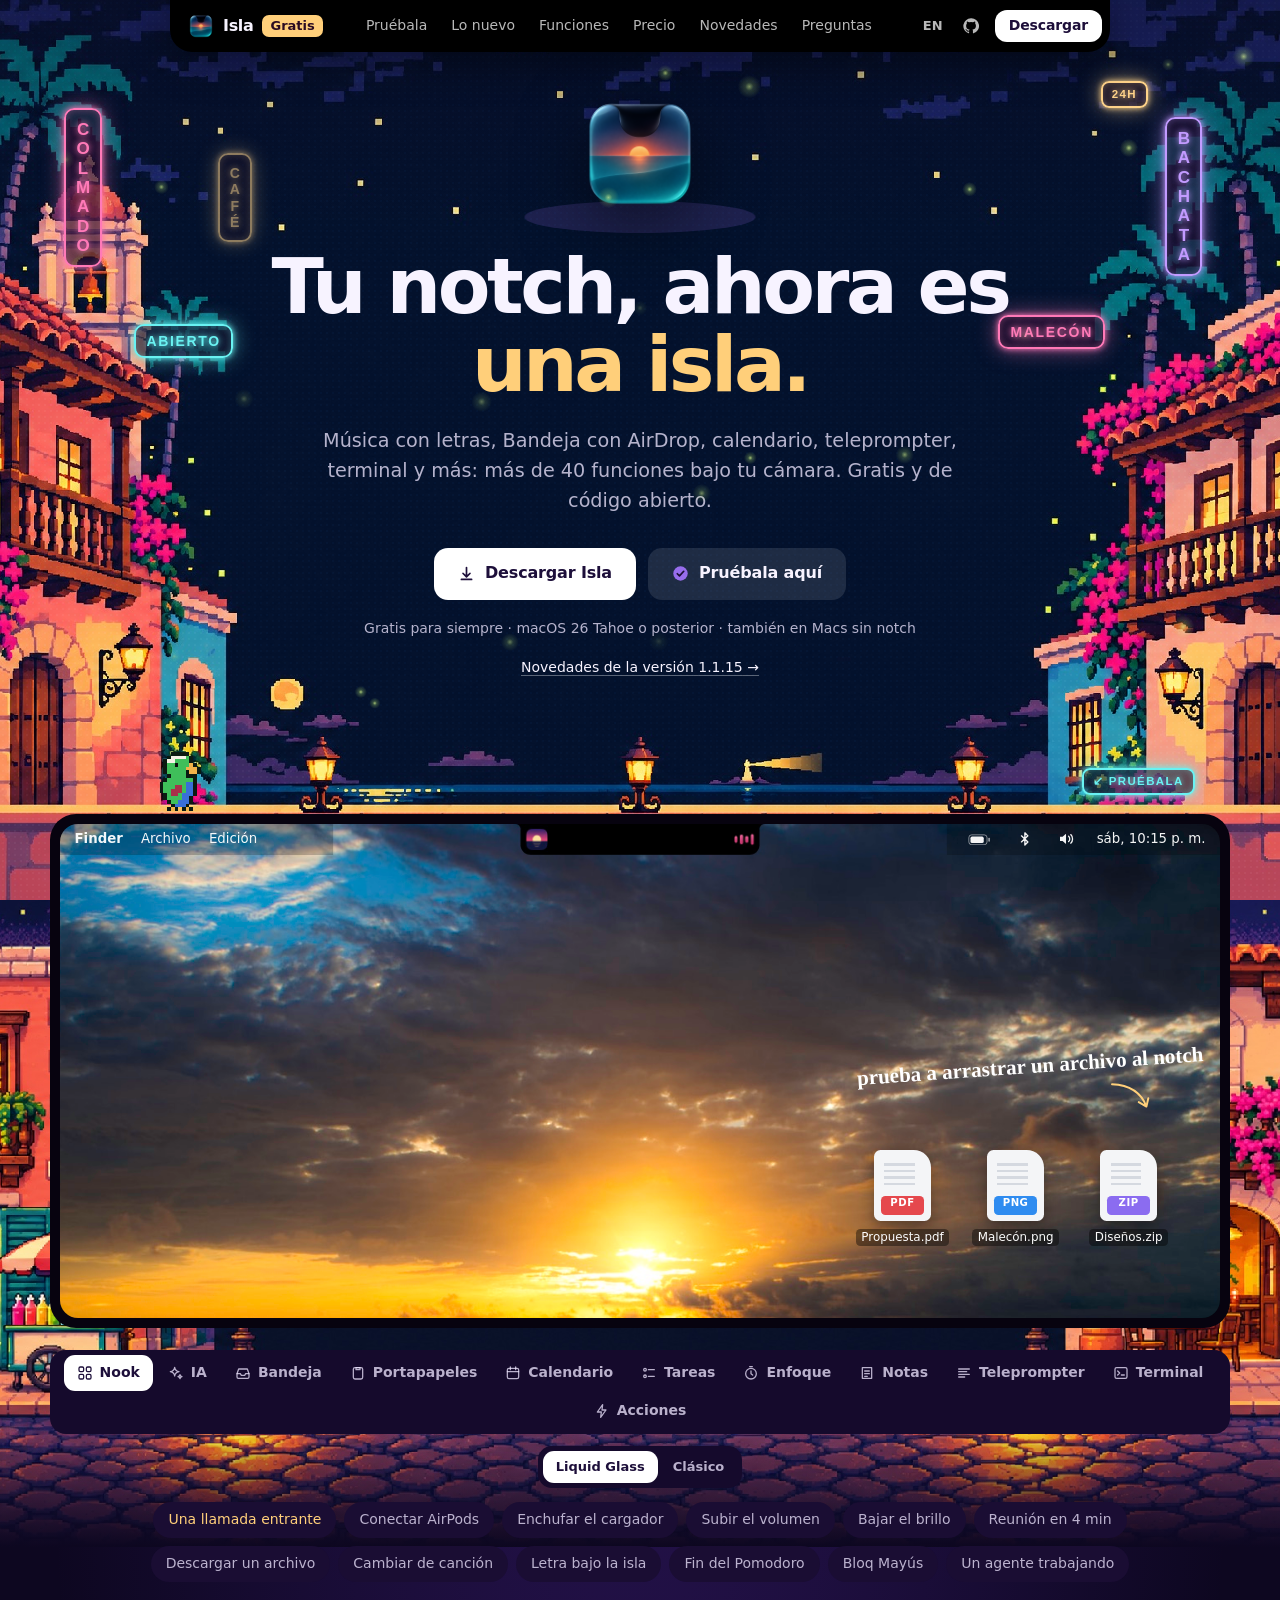
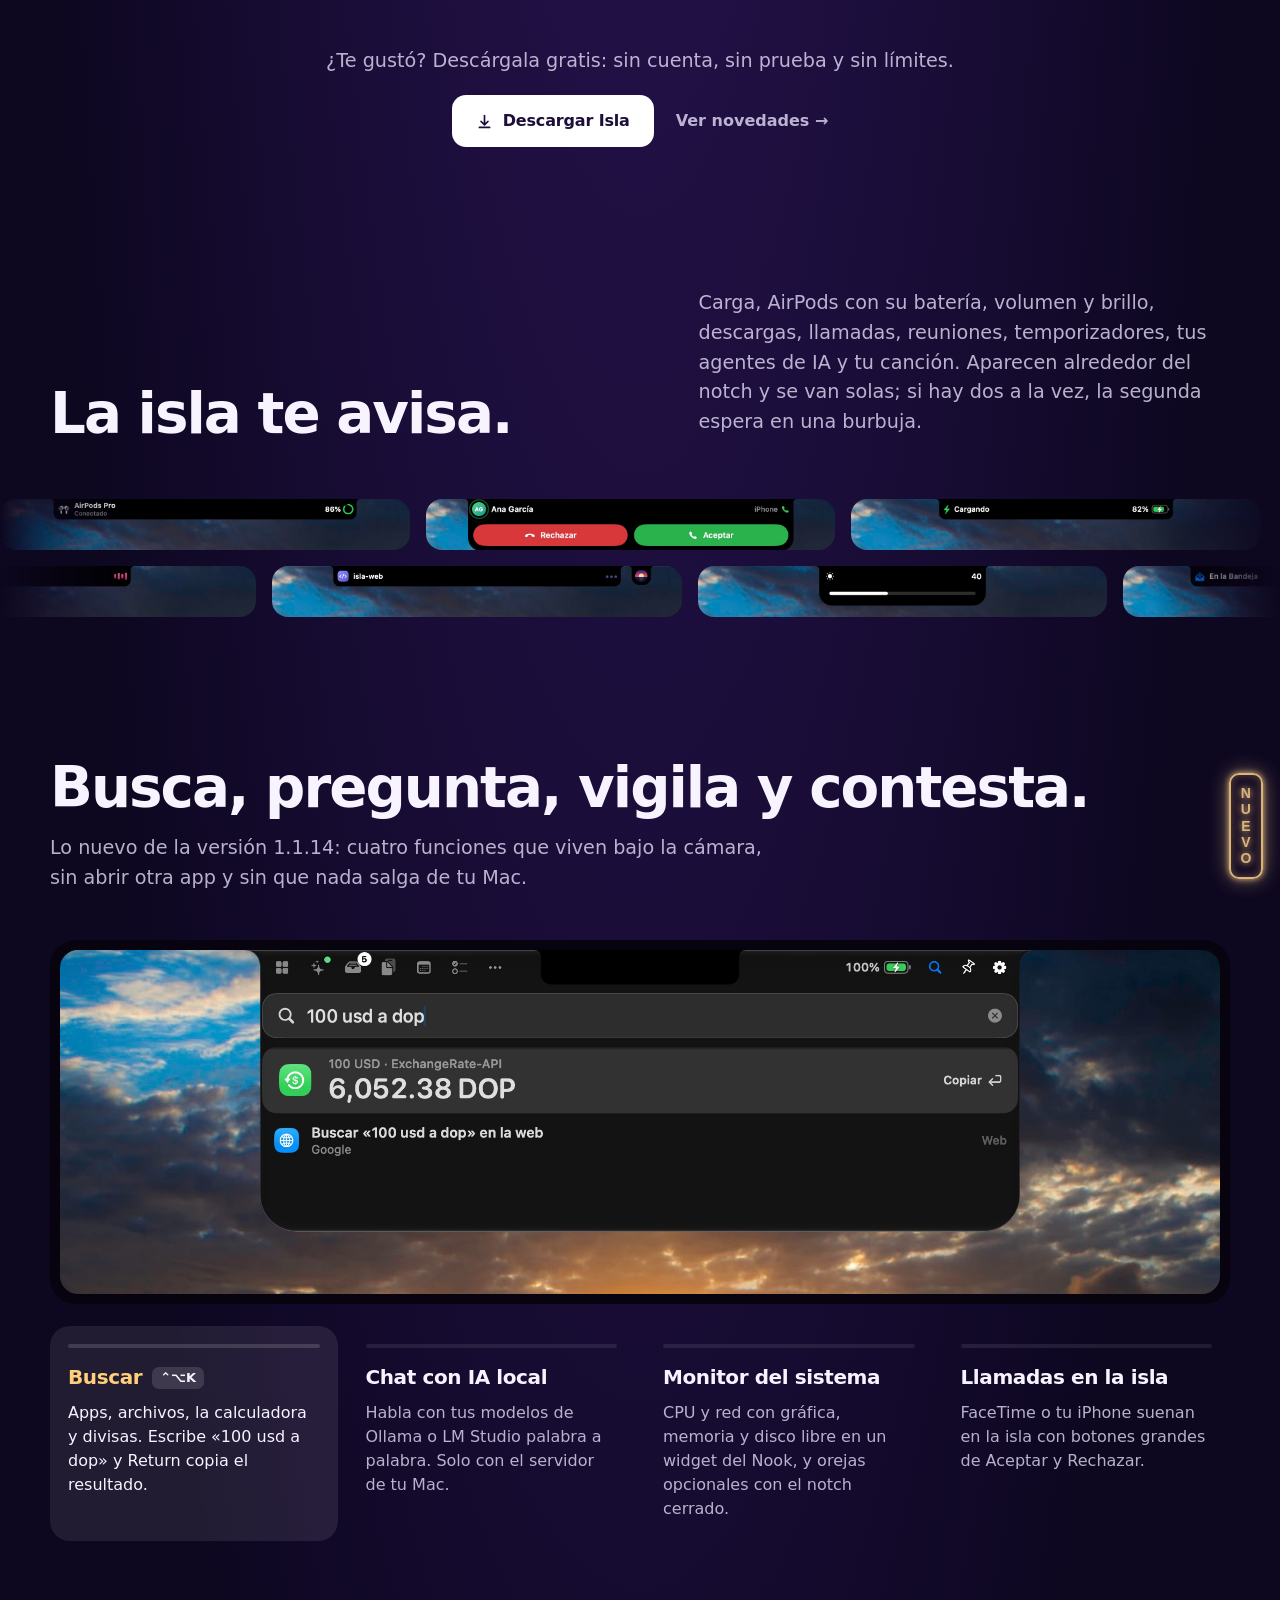
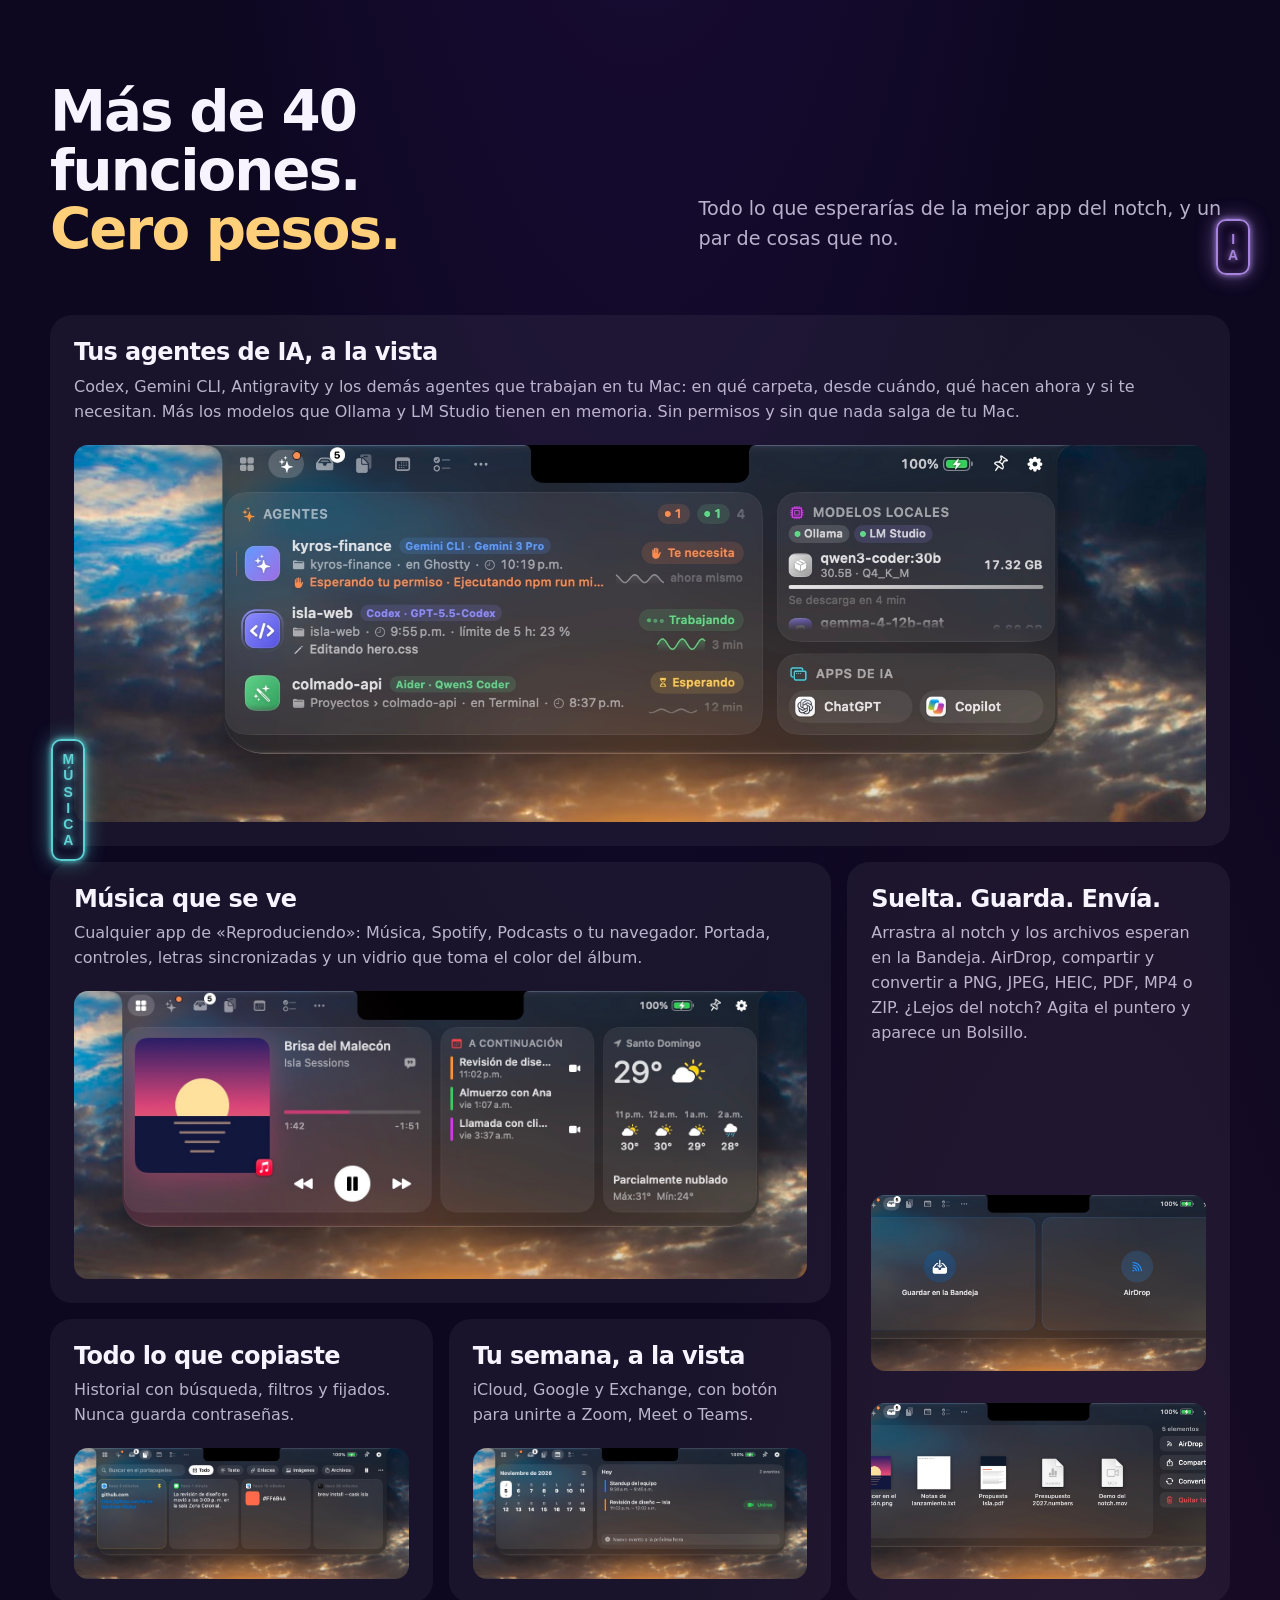
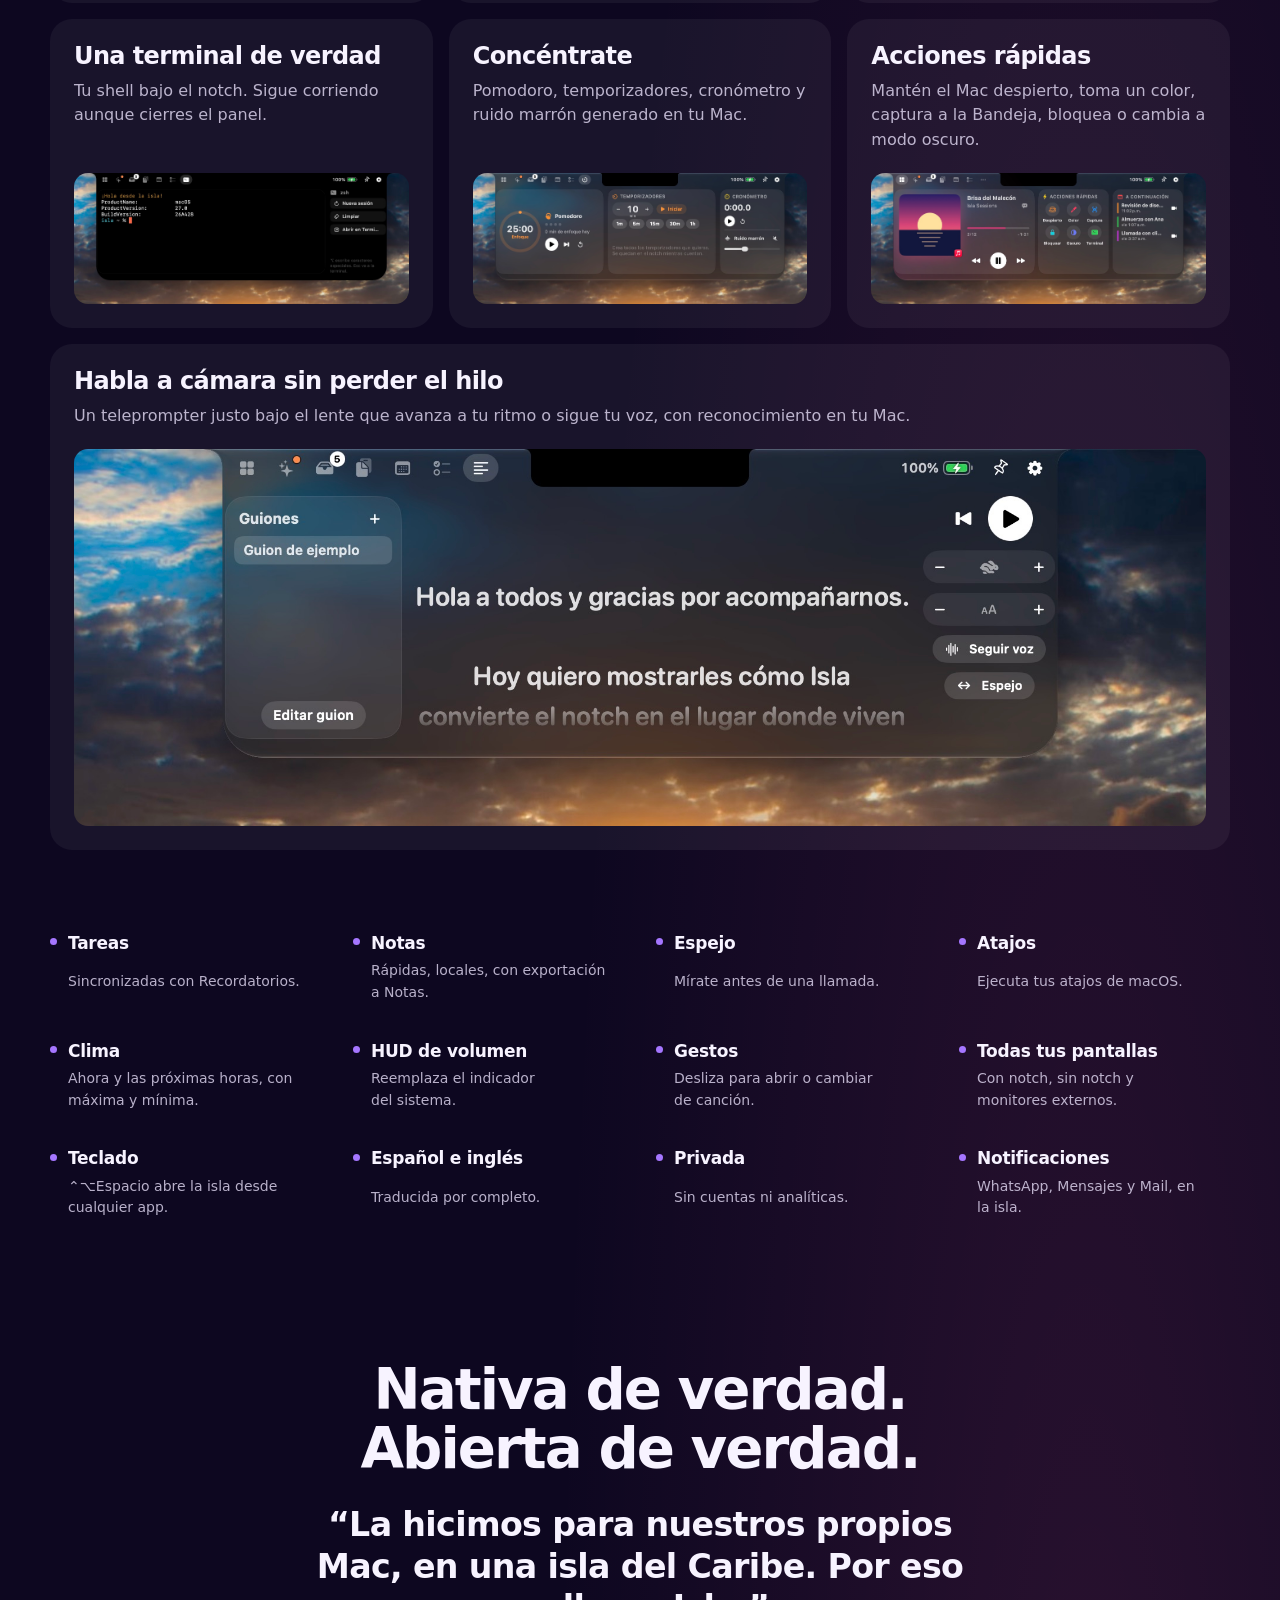
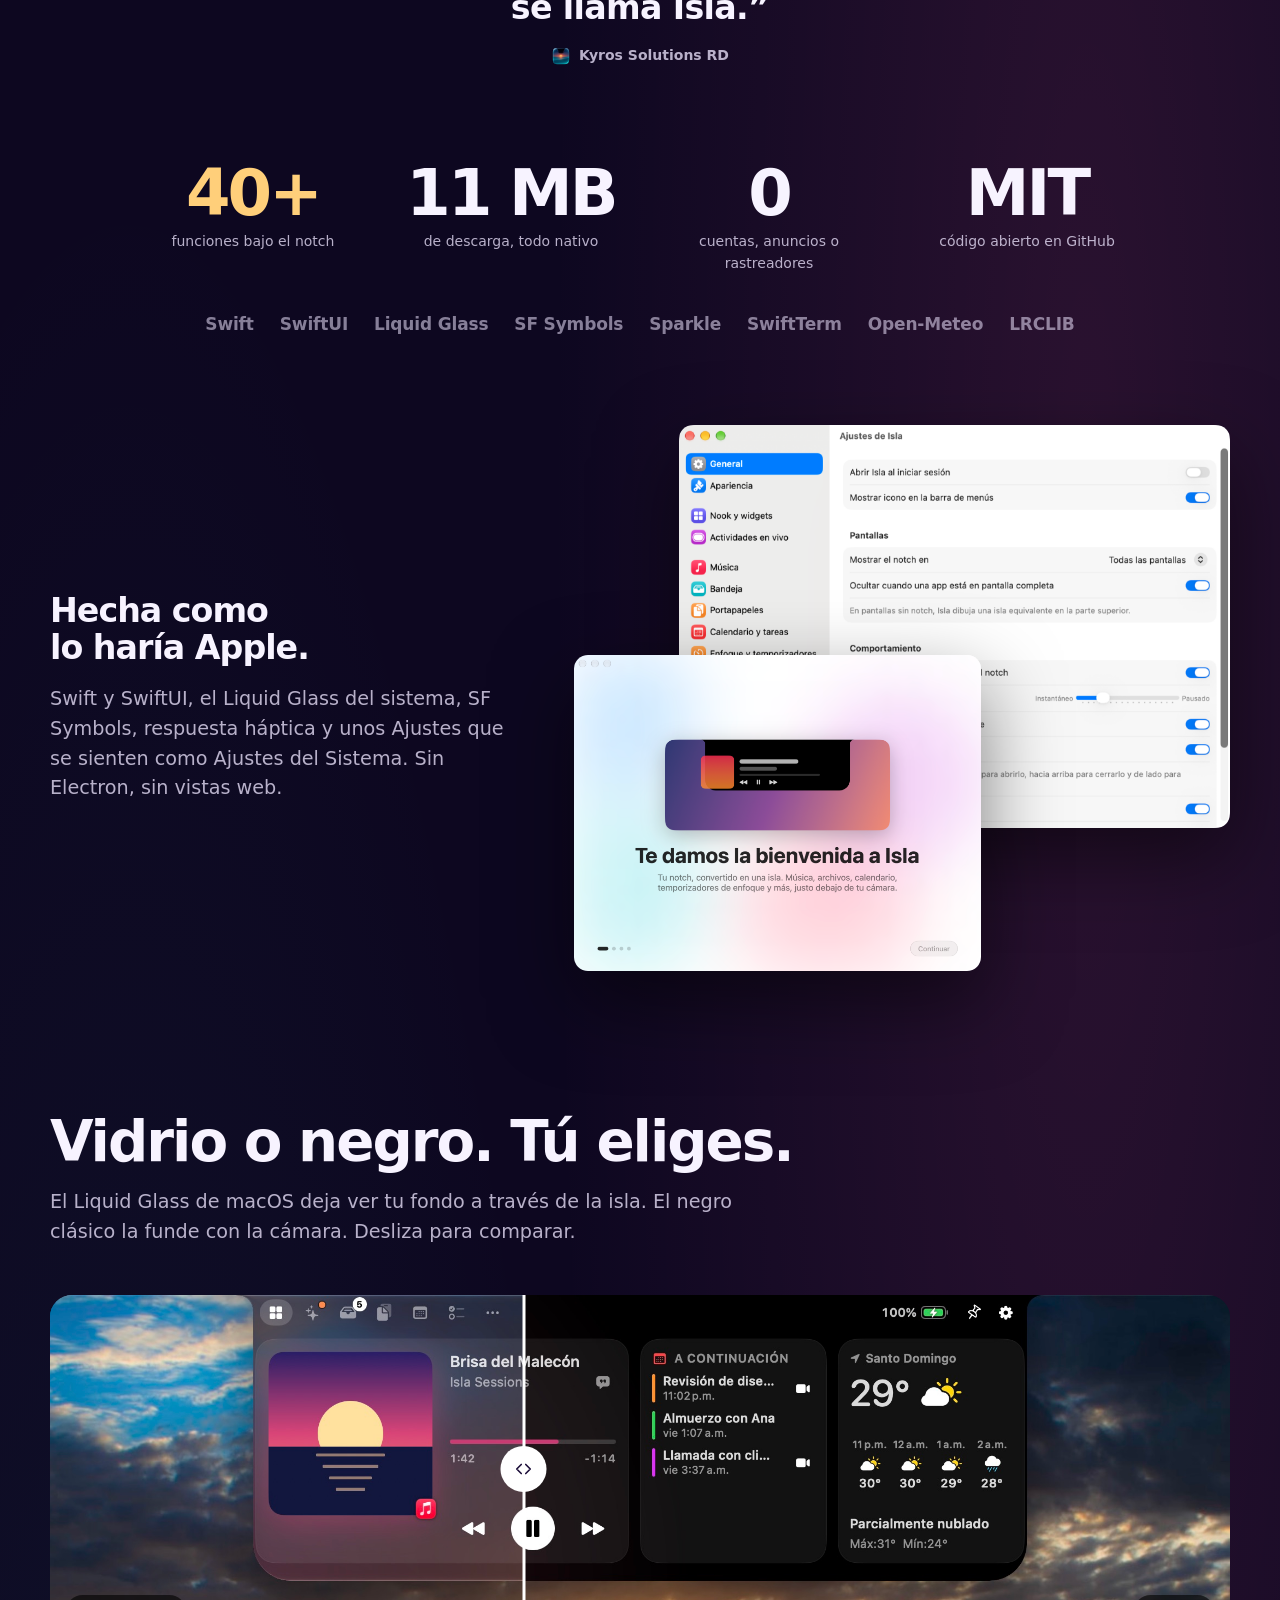
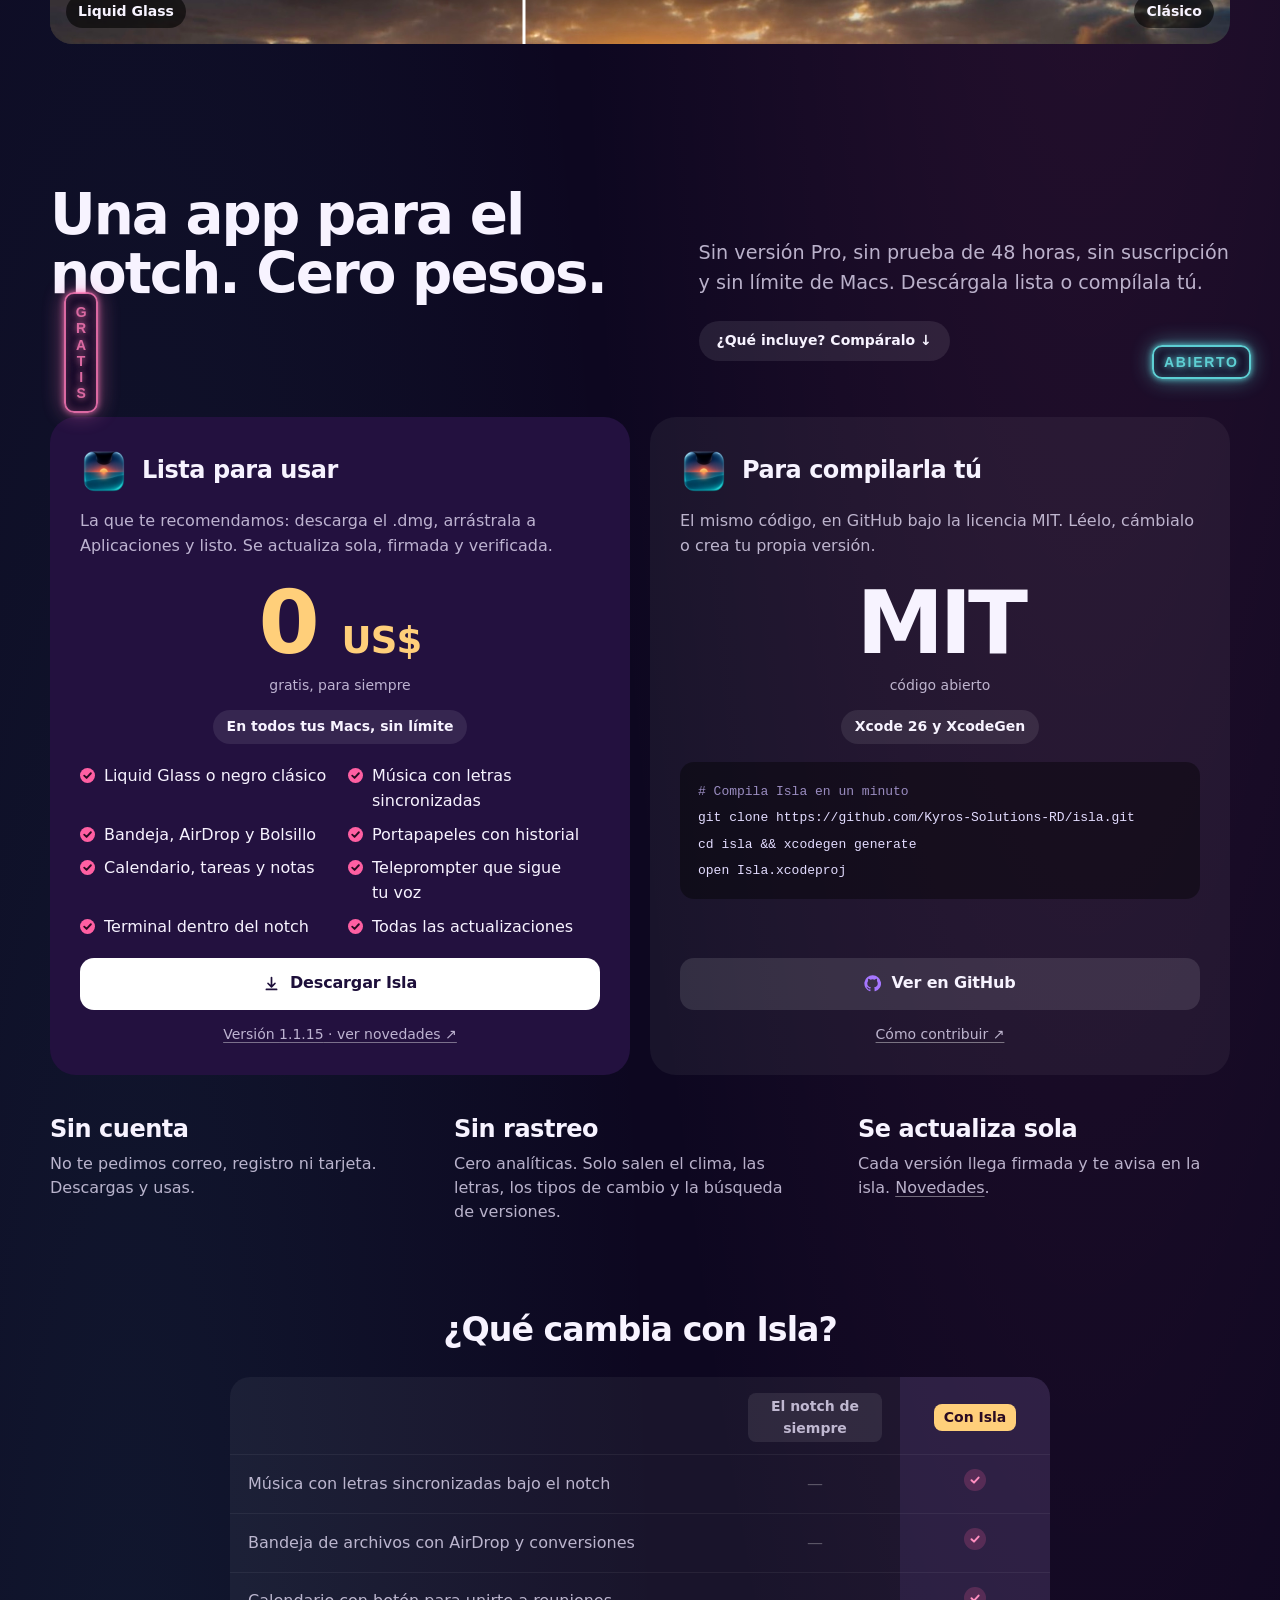
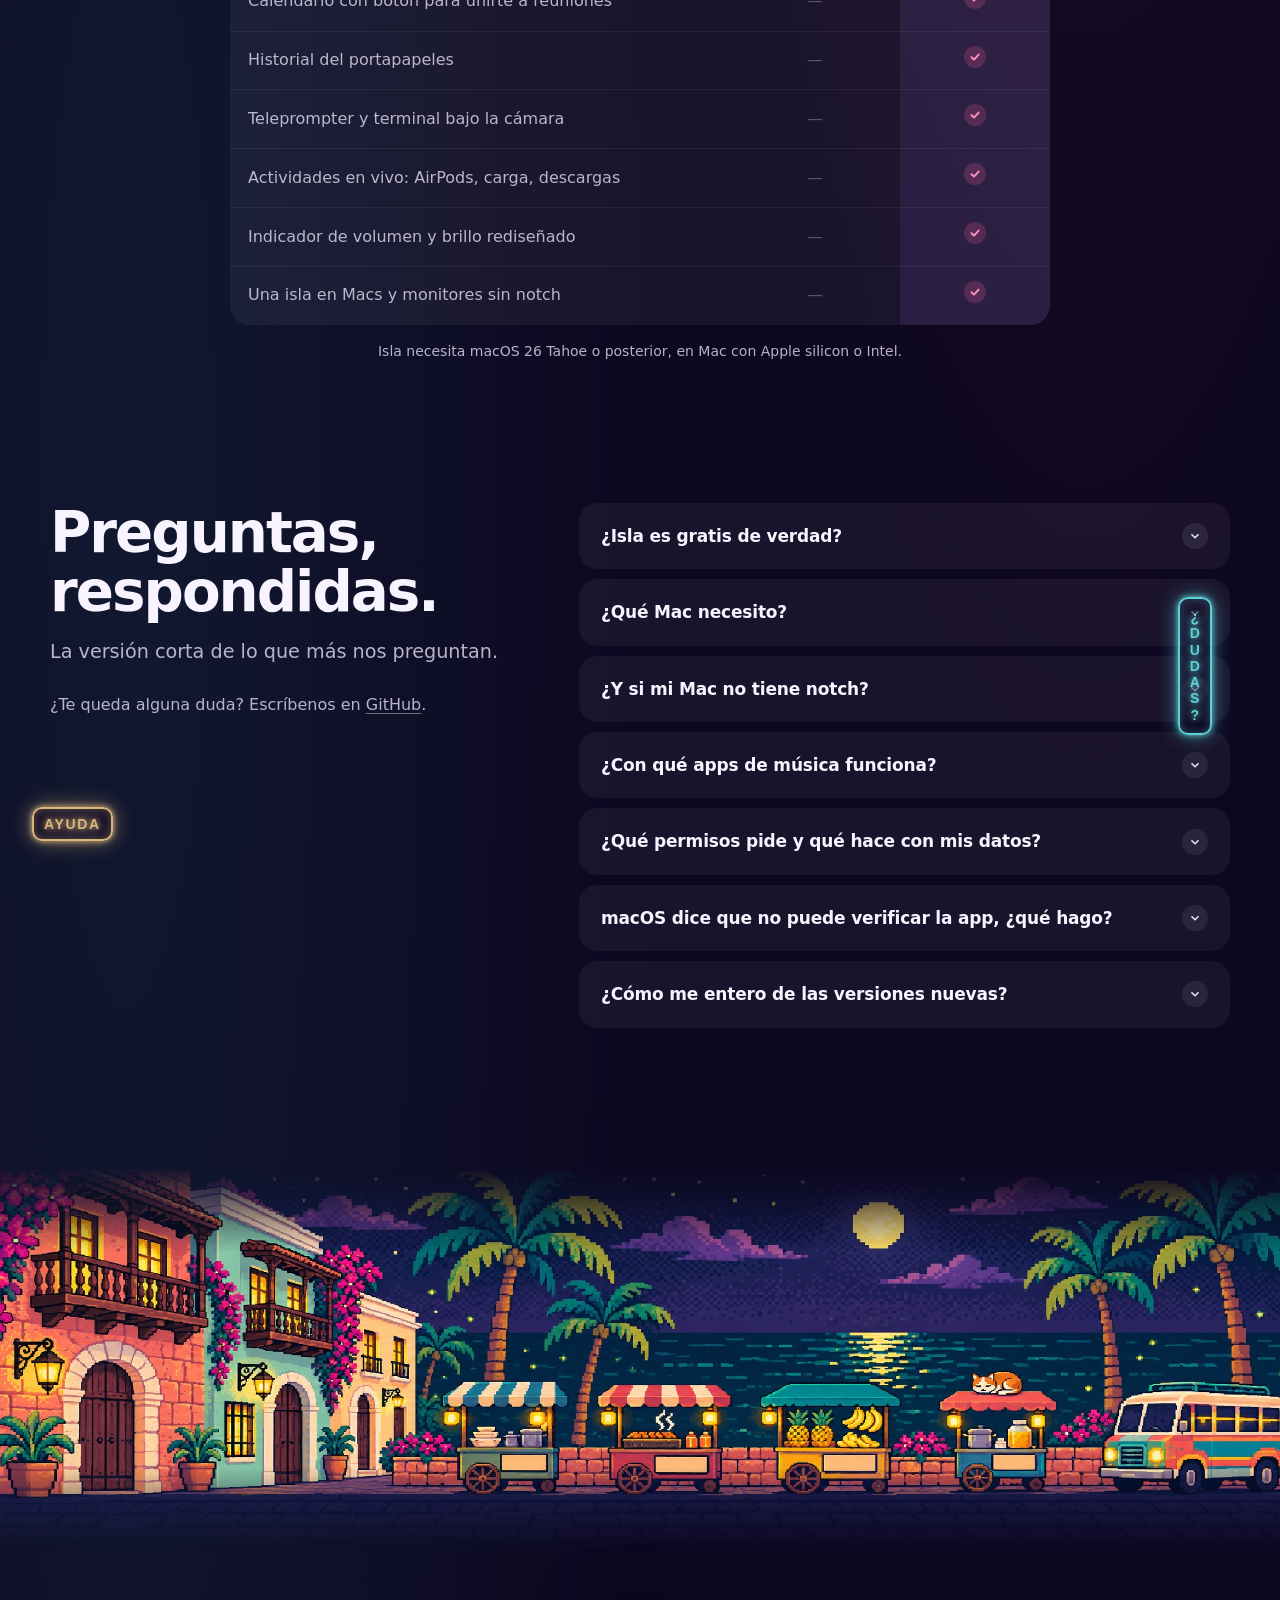
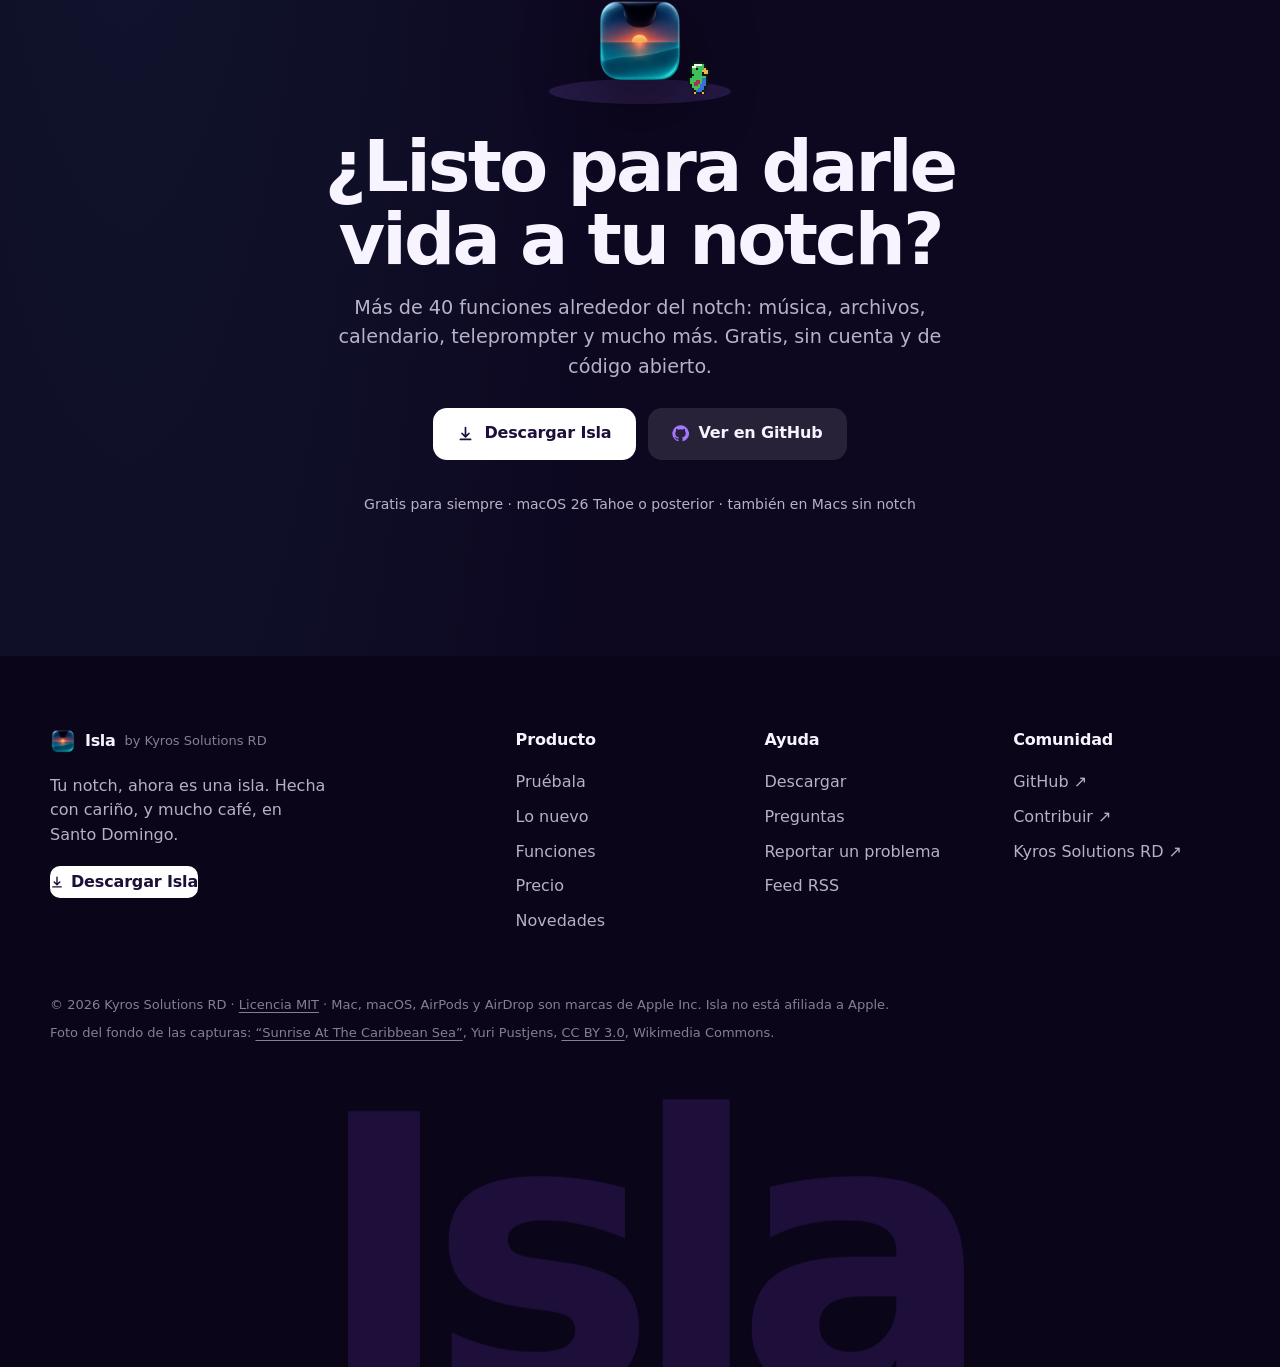
==== commit 95fcf5a4: "Release 1.1.15" ====
--- a/website/index.html
+++ b/website/index.html
@@ -75,7 +75,7 @@
           <a class="btn btn-glass btn-lg" href="#pruebala"><svg viewBox="0 0 20 20" width="17" height="17" aria-hidden="true"><circle cx="10" cy="10" r="8.5" fill="currentColor" opacity=".9"/><path d="M6.2 10.3 8.8 12.8l5-5.4" fill="none" stroke="#1b0f33" stroke-width="2" stroke-linecap="round" stroke-linejoin="round"/></svg><span data-i18n="hero.try">Pruébala aquí</span></a>
         </div>
         <p class="hero-meta" data-i18n="hero.meta">Gratis para siempre · macOS 26 Tahoe o posterior · también en Macs sin notch</p>
-        <p class="hero-meta"><a href="novedades/"><span data-i18n="hero.news">Novedades de la versión</span> <span data-latest>1.1.14</span> →</a></p>
+        <p class="hero-meta"><a href="novedades/"><span data-i18n="hero.news">Novedades de la versión</span> <span data-latest>1.1.15</span> →</a></p>
       </div>
     </section>
 
@@ -405,7 +405,7 @@
             <li data-i18n="free.l12">Todas las actualizaciones</li>
           </ul>
           <a class="btn btn-light btn-lg btn-block" href="downloads/Isla.dmg"><svg viewBox="0 0 20 20" width="17" height="17" aria-hidden="true"><path fill="currentColor" d="M10 2a1 1 0 0 1 1 1v8.59l2.3-2.3a1 1 0 1 1 1.4 1.42l-4 4a1 1 0 0 1-1.4 0l-4-4a1 1 0 1 1 1.4-1.42L9 11.59V3a1 1 0 0 1 1-1ZM4 16a1 1 0 1 0 0 2h12a1 1 0 1 0 0-2H4Z"/></svg><span data-i18n="plan.a.cta">Descargar Isla</span></a>
-          <p class="plan-foot"><a href="novedades/" data-i18n="plan.a.foot">Versión <span data-latest>1.1.14</span> · ver novedades ↗</a></p>
+          <p class="plan-foot"><a href="novedades/" data-i18n="plan.a.foot">Versión <span data-latest>1.1.15</span> · ver novedades ↗</a></p>
         </article>
         <article class="plan">
           <header class="plan-head">
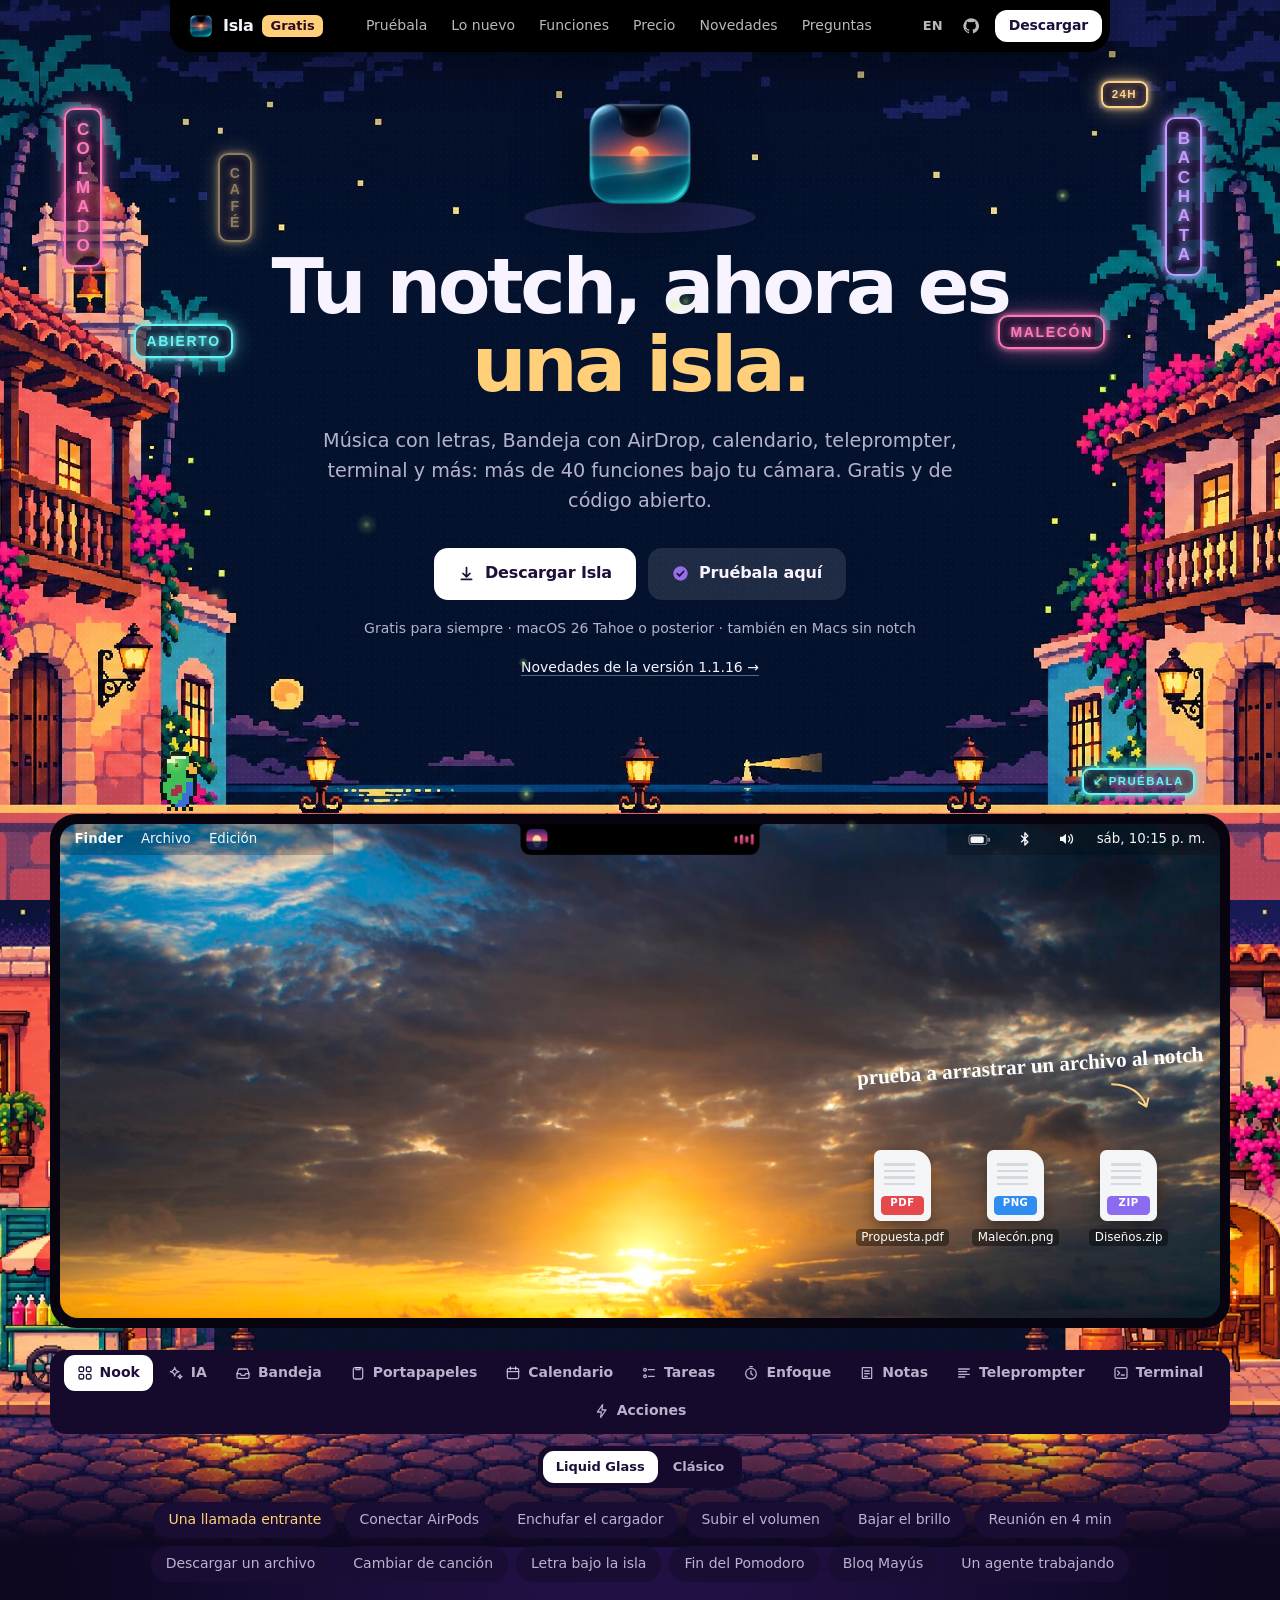
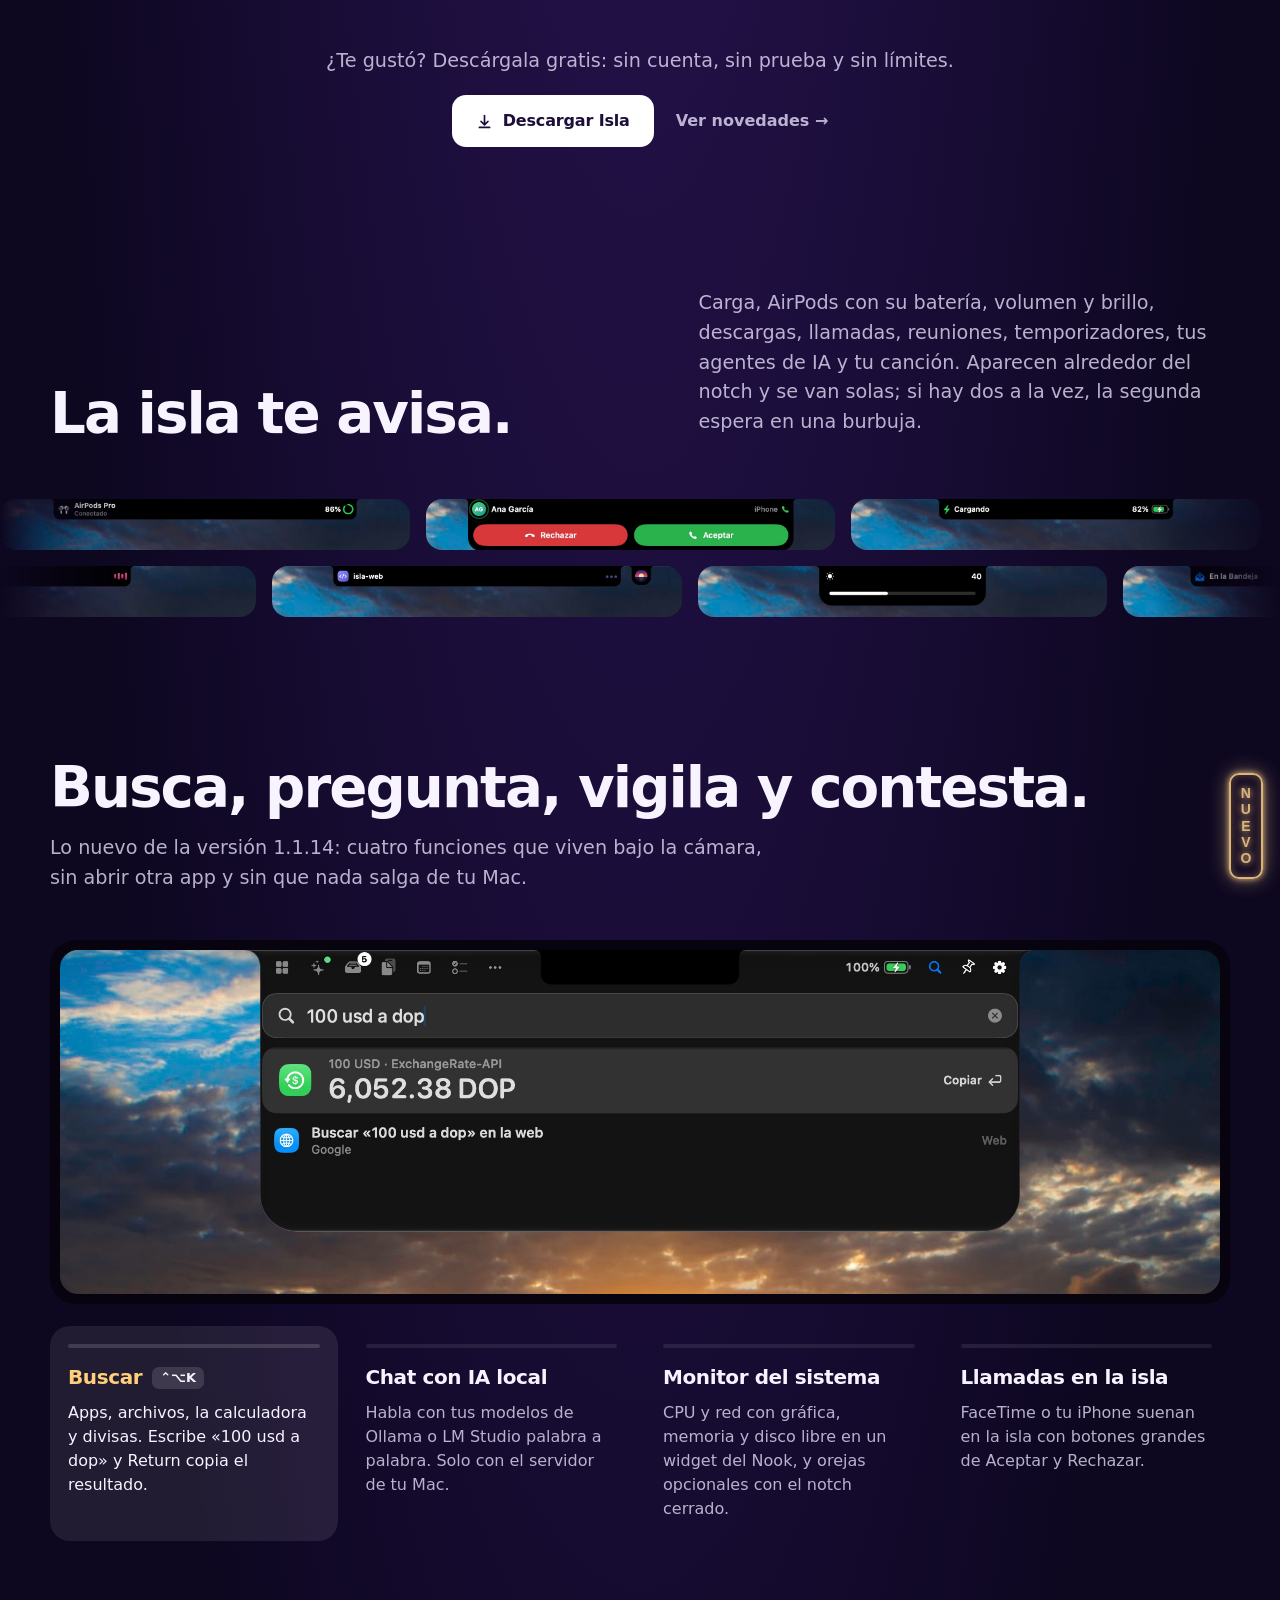
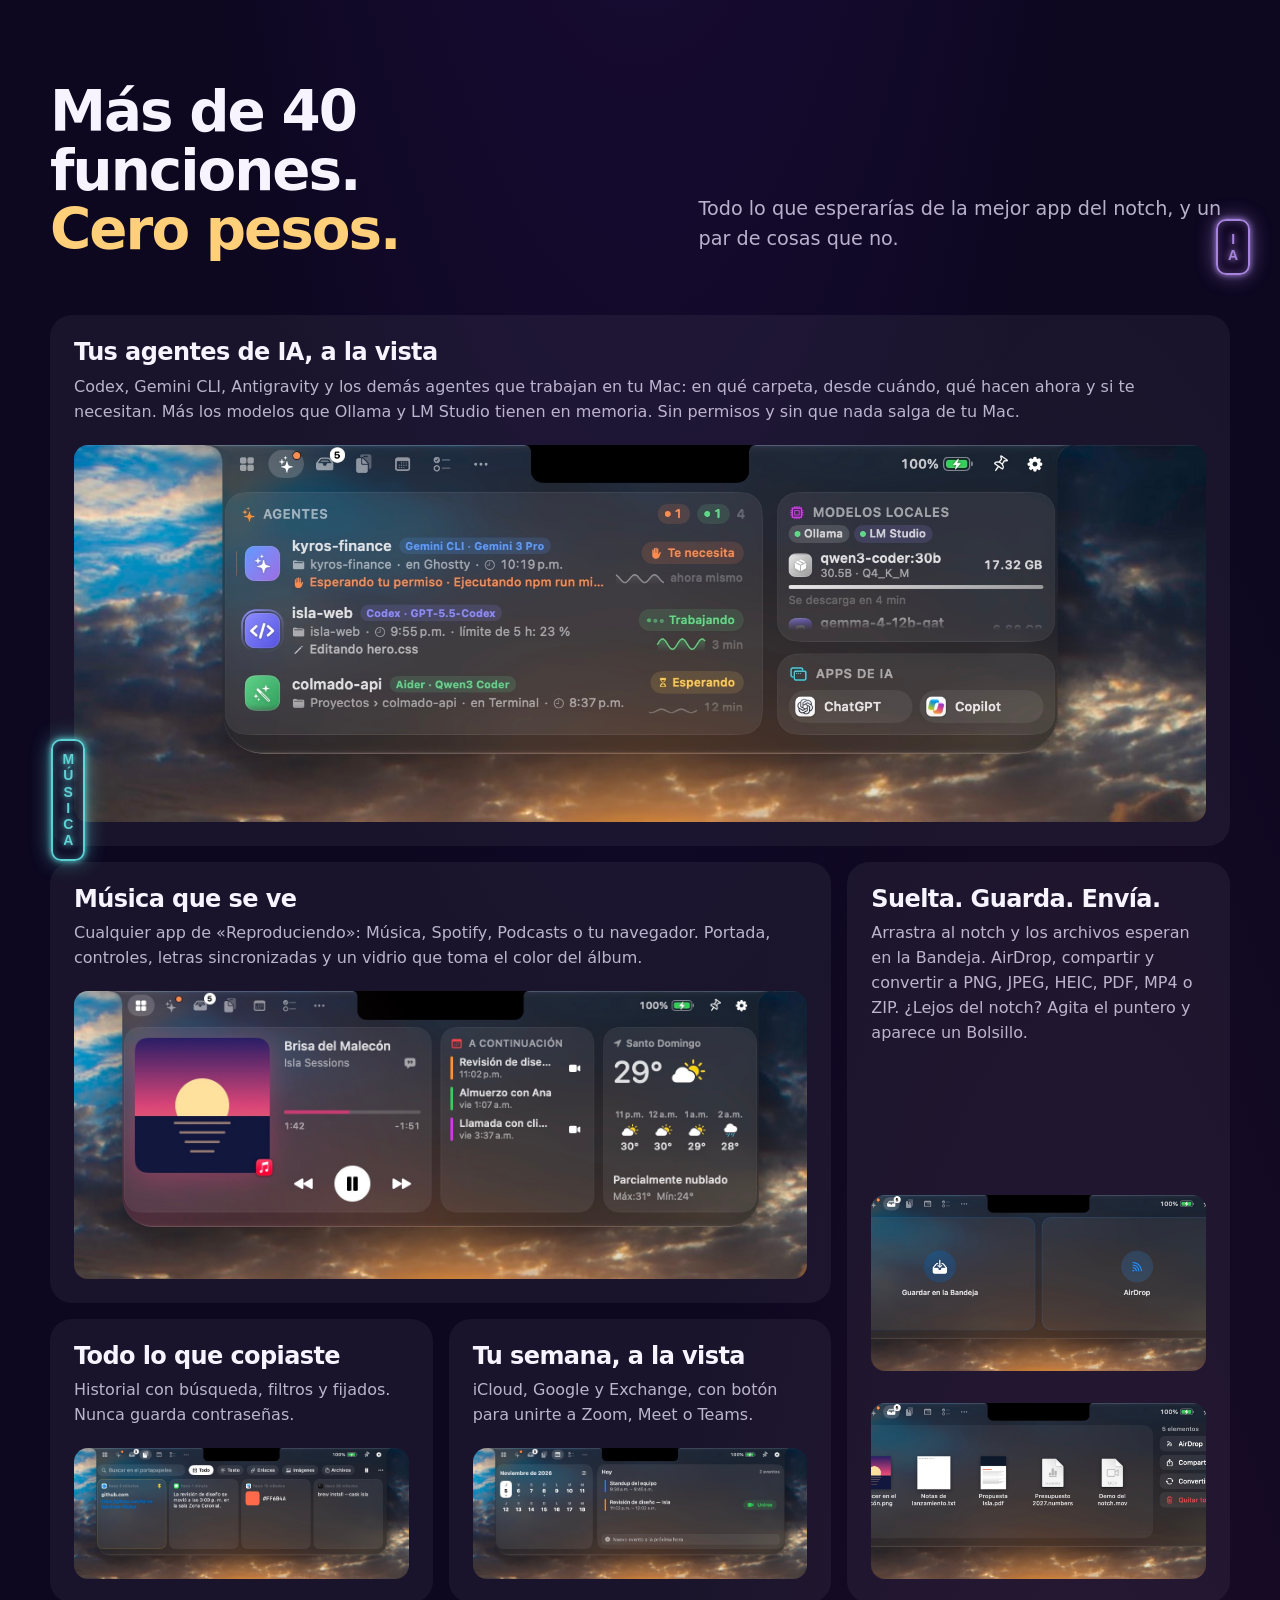
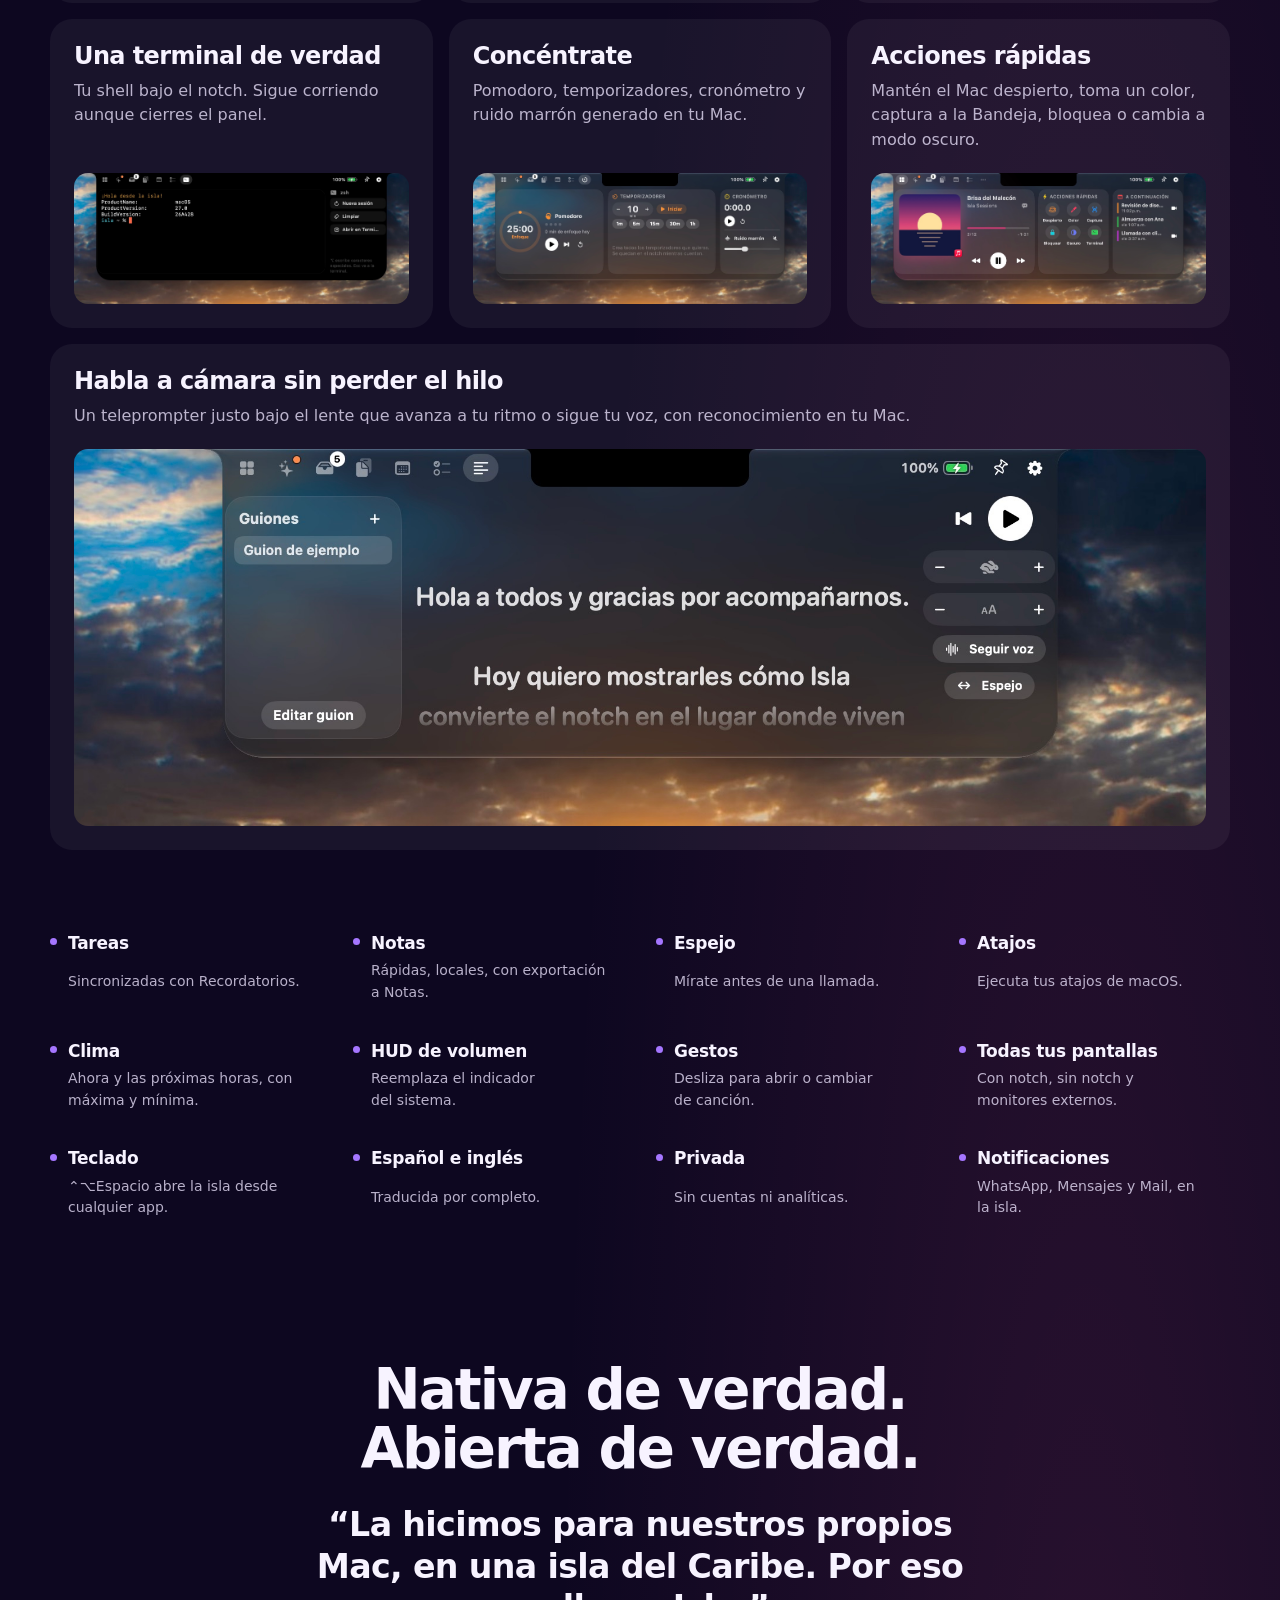
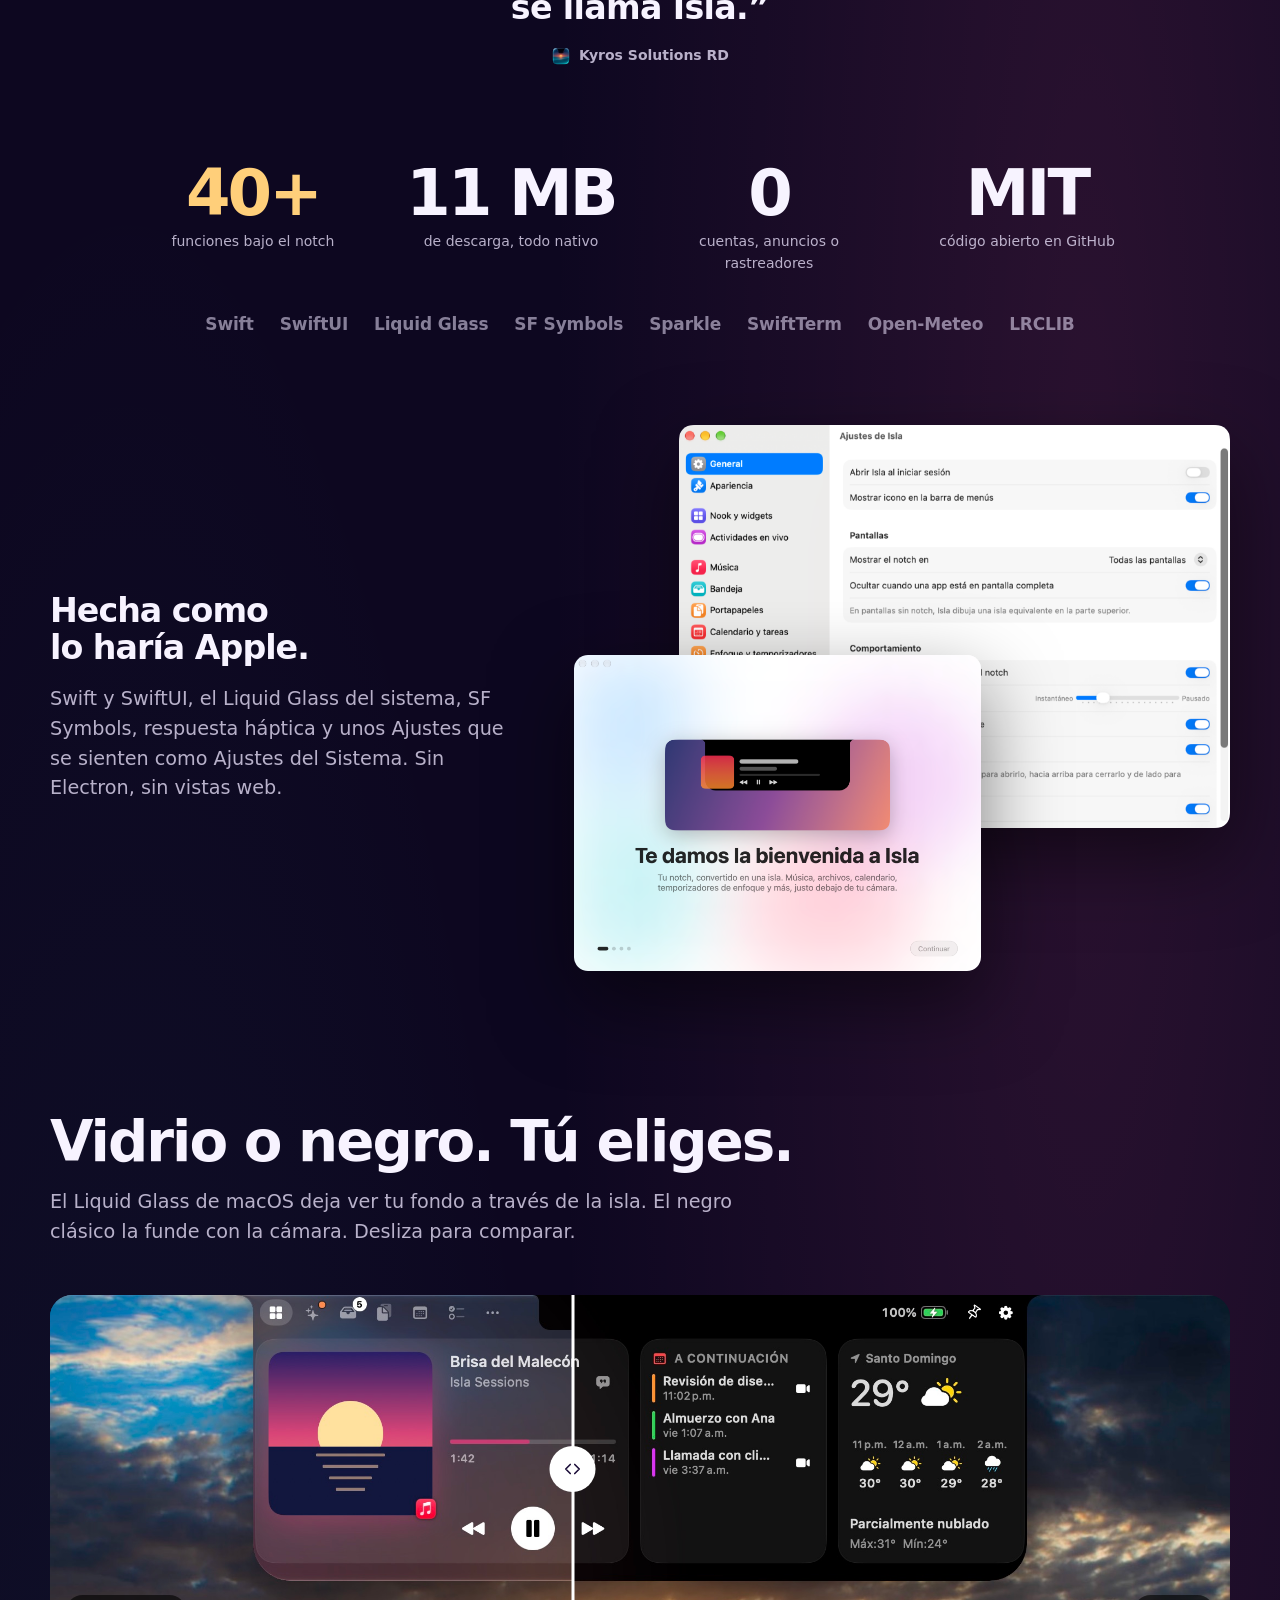
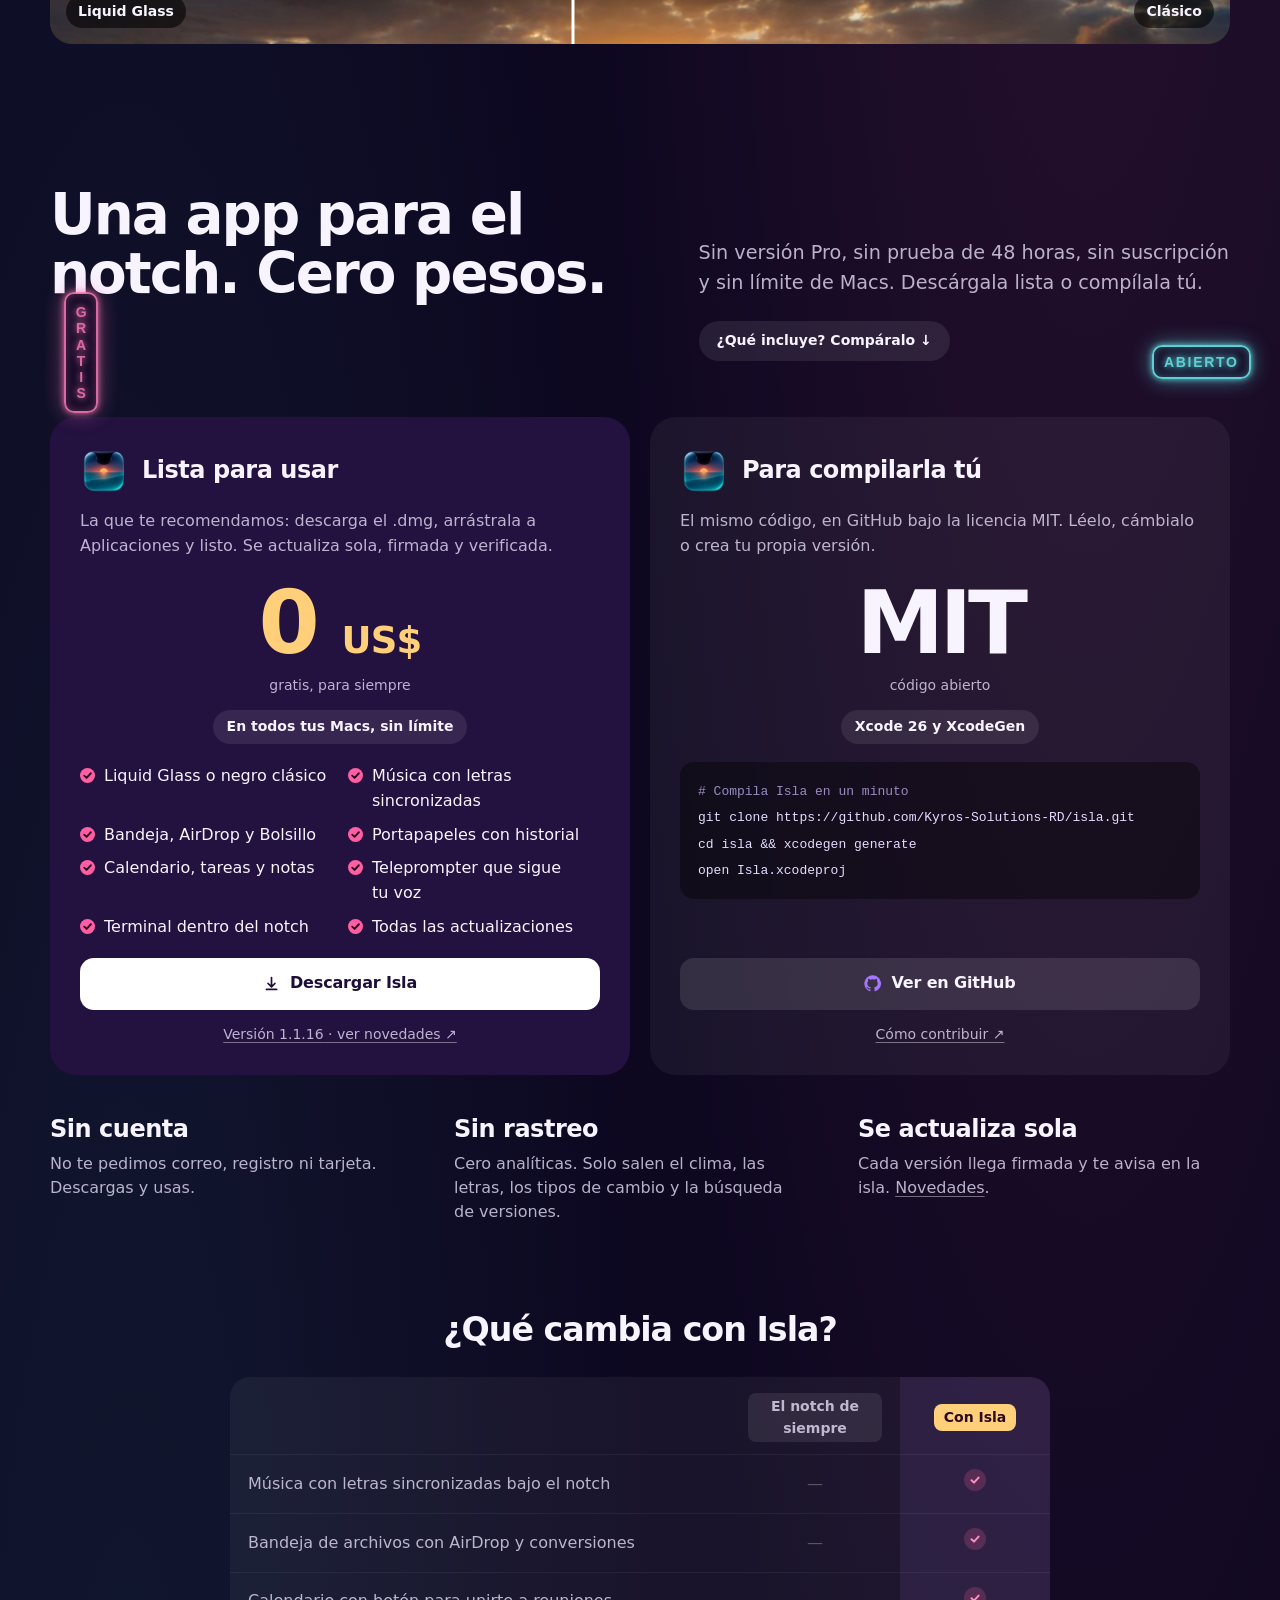
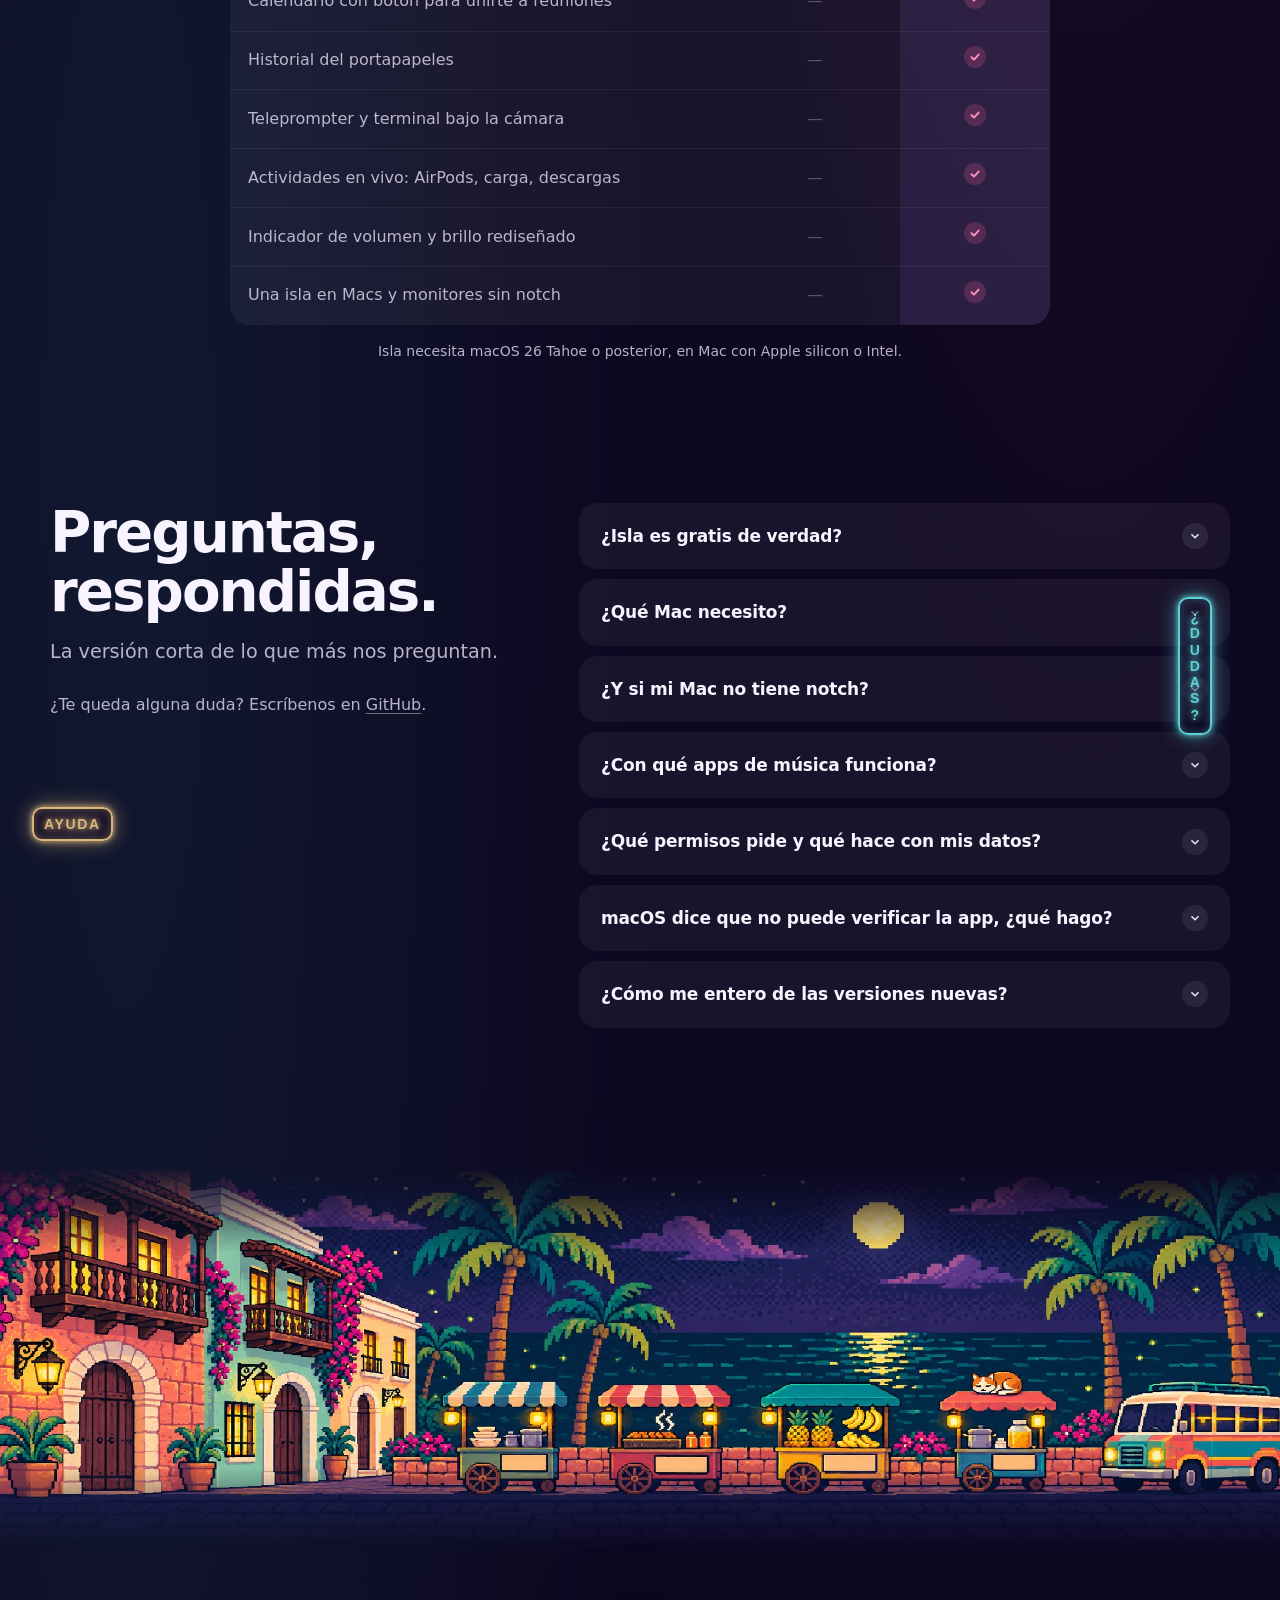
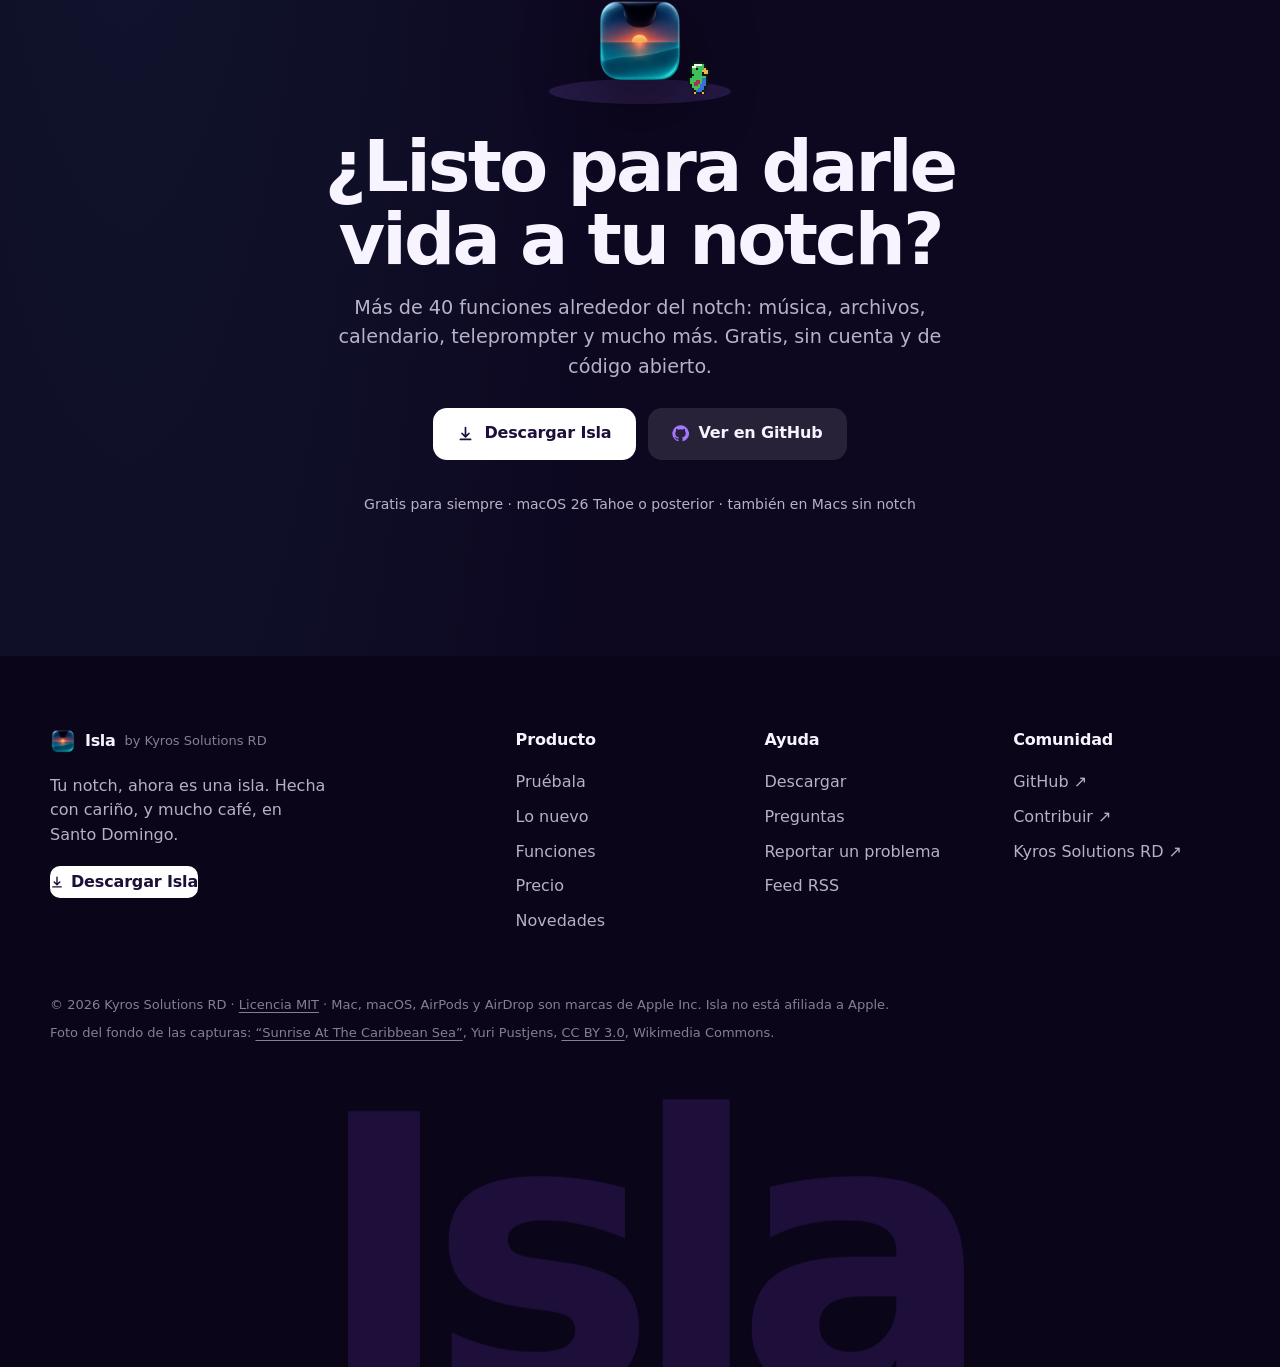
==== commit c6f0f3be: "Release 1.1.16" ====
--- a/website/index.html
+++ b/website/index.html
@@ -75,7 +75,7 @@
           <a class="btn btn-glass btn-lg" href="#pruebala"><svg viewBox="0 0 20 20" width="17" height="17" aria-hidden="true"><circle cx="10" cy="10" r="8.5" fill="currentColor" opacity=".9"/><path d="M6.2 10.3 8.8 12.8l5-5.4" fill="none" stroke="#1b0f33" stroke-width="2" stroke-linecap="round" stroke-linejoin="round"/></svg><span data-i18n="hero.try">Pruébala aquí</span></a>
         </div>
         <p class="hero-meta" data-i18n="hero.meta">Gratis para siempre · macOS 26 Tahoe o posterior · también en Macs sin notch</p>
-        <p class="hero-meta"><a href="novedades/"><span data-i18n="hero.news">Novedades de la versión</span> <span data-latest>1.1.15</span> →</a></p>
+        <p class="hero-meta"><a href="novedades/"><span data-i18n="hero.news">Novedades de la versión</span> <span data-latest>1.1.16</span> →</a></p>
       </div>
     </section>
 
@@ -405,7 +405,7 @@
             <li data-i18n="free.l12">Todas las actualizaciones</li>
           </ul>
           <a class="btn btn-light btn-lg btn-block" href="downloads/Isla.dmg"><svg viewBox="0 0 20 20" width="17" height="17" aria-hidden="true"><path fill="currentColor" d="M10 2a1 1 0 0 1 1 1v8.59l2.3-2.3a1 1 0 1 1 1.4 1.42l-4 4a1 1 0 0 1-1.4 0l-4-4a1 1 0 1 1 1.4-1.42L9 11.59V3a1 1 0 0 1 1-1ZM4 16a1 1 0 1 0 0 2h12a1 1 0 1 0 0-2H4Z"/></svg><span data-i18n="plan.a.cta">Descargar Isla</span></a>
-          <p class="plan-foot"><a href="novedades/" data-i18n="plan.a.foot">Versión <span data-latest>1.1.15</span> · ver novedades ↗</a></p>
+          <p class="plan-foot"><a href="novedades/" data-i18n="plan.a.foot">Versión <span data-latest>1.1.16</span> · ver novedades ↗</a></p>
         </article>
         <article class="plan">
           <header class="plan-head">
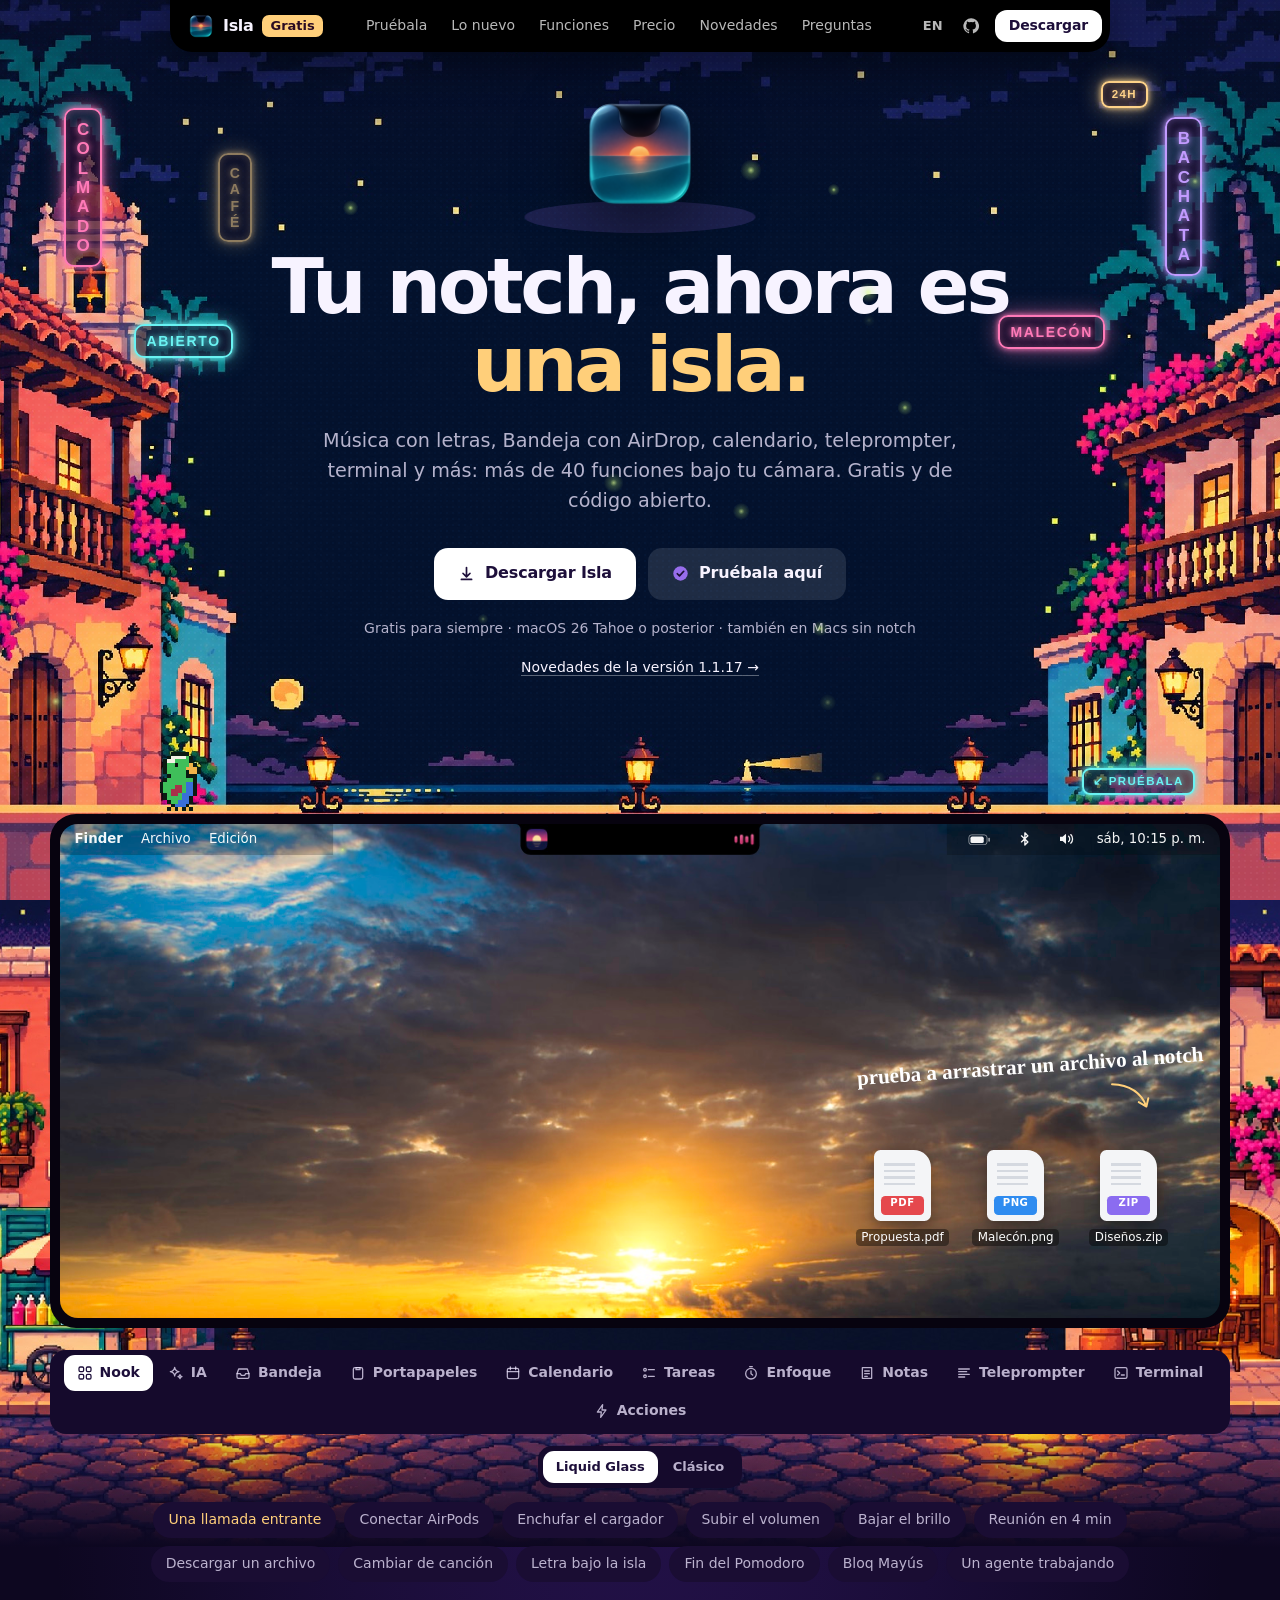
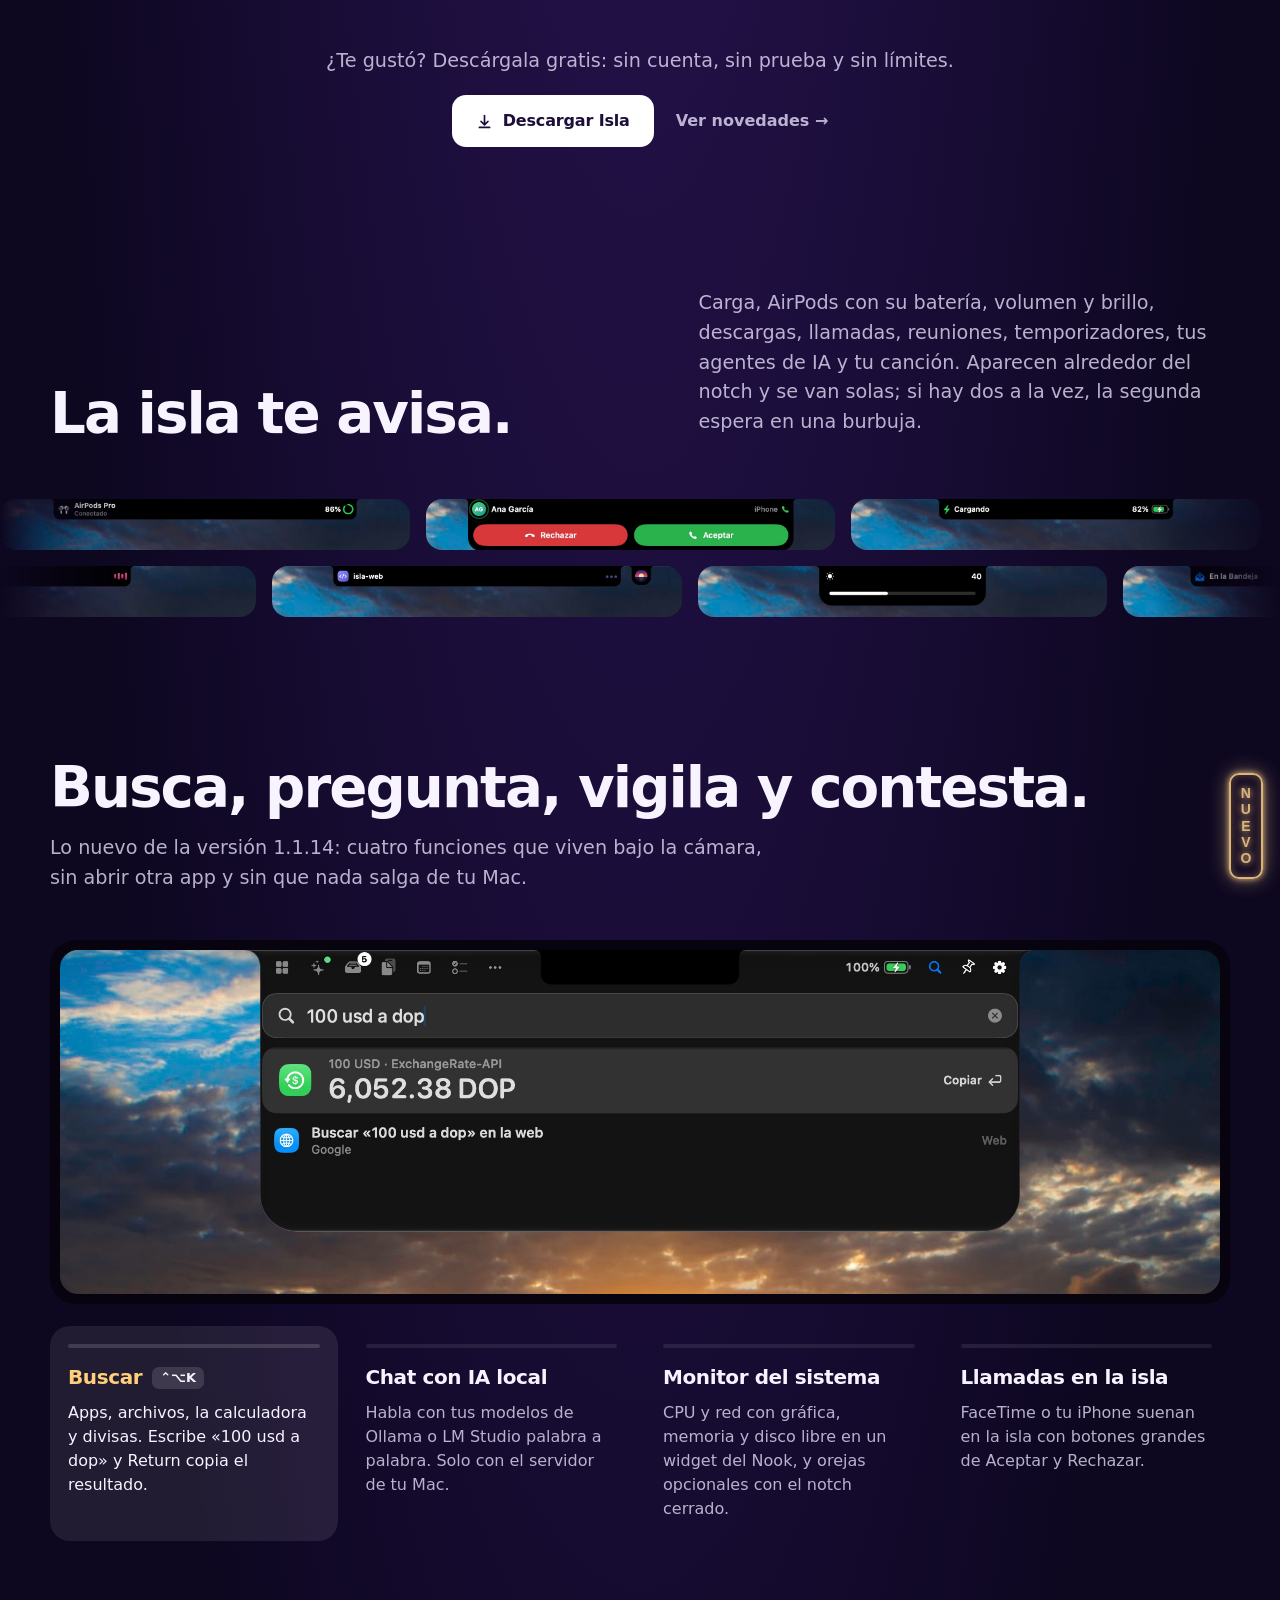
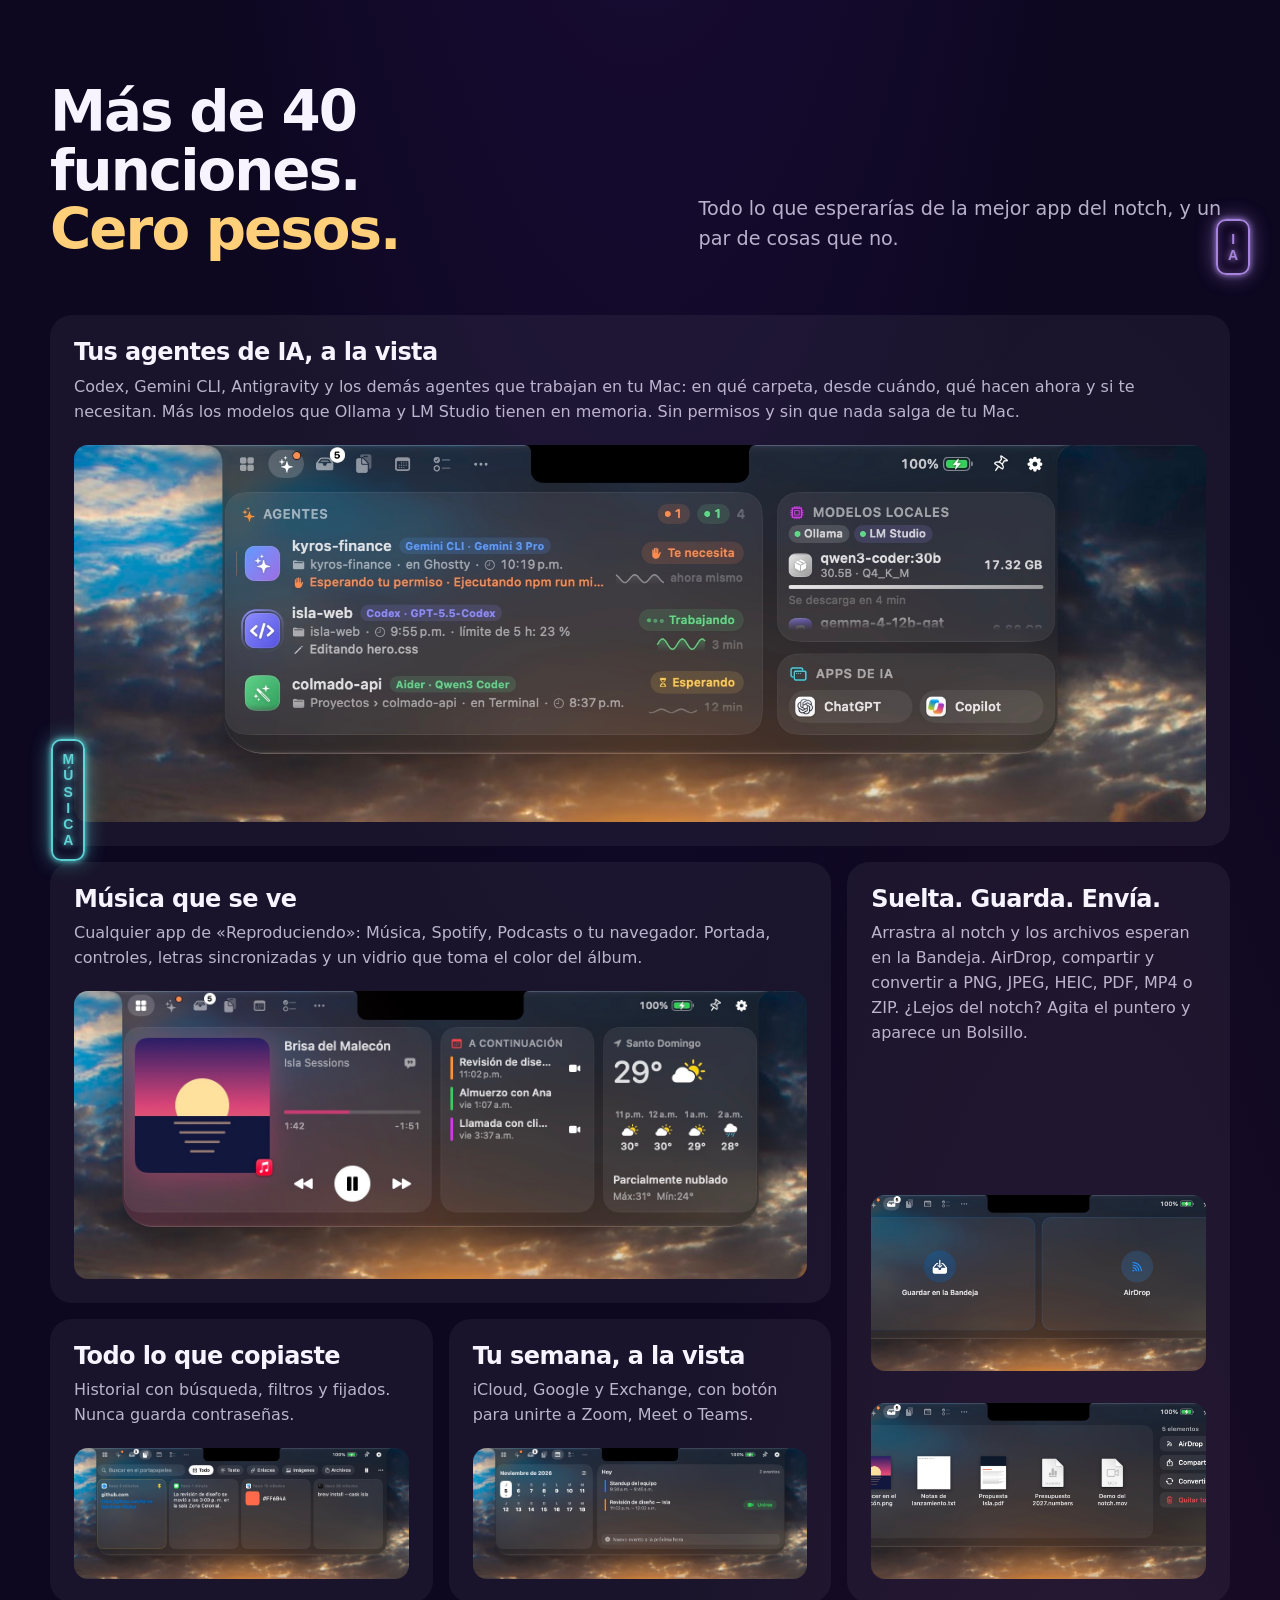
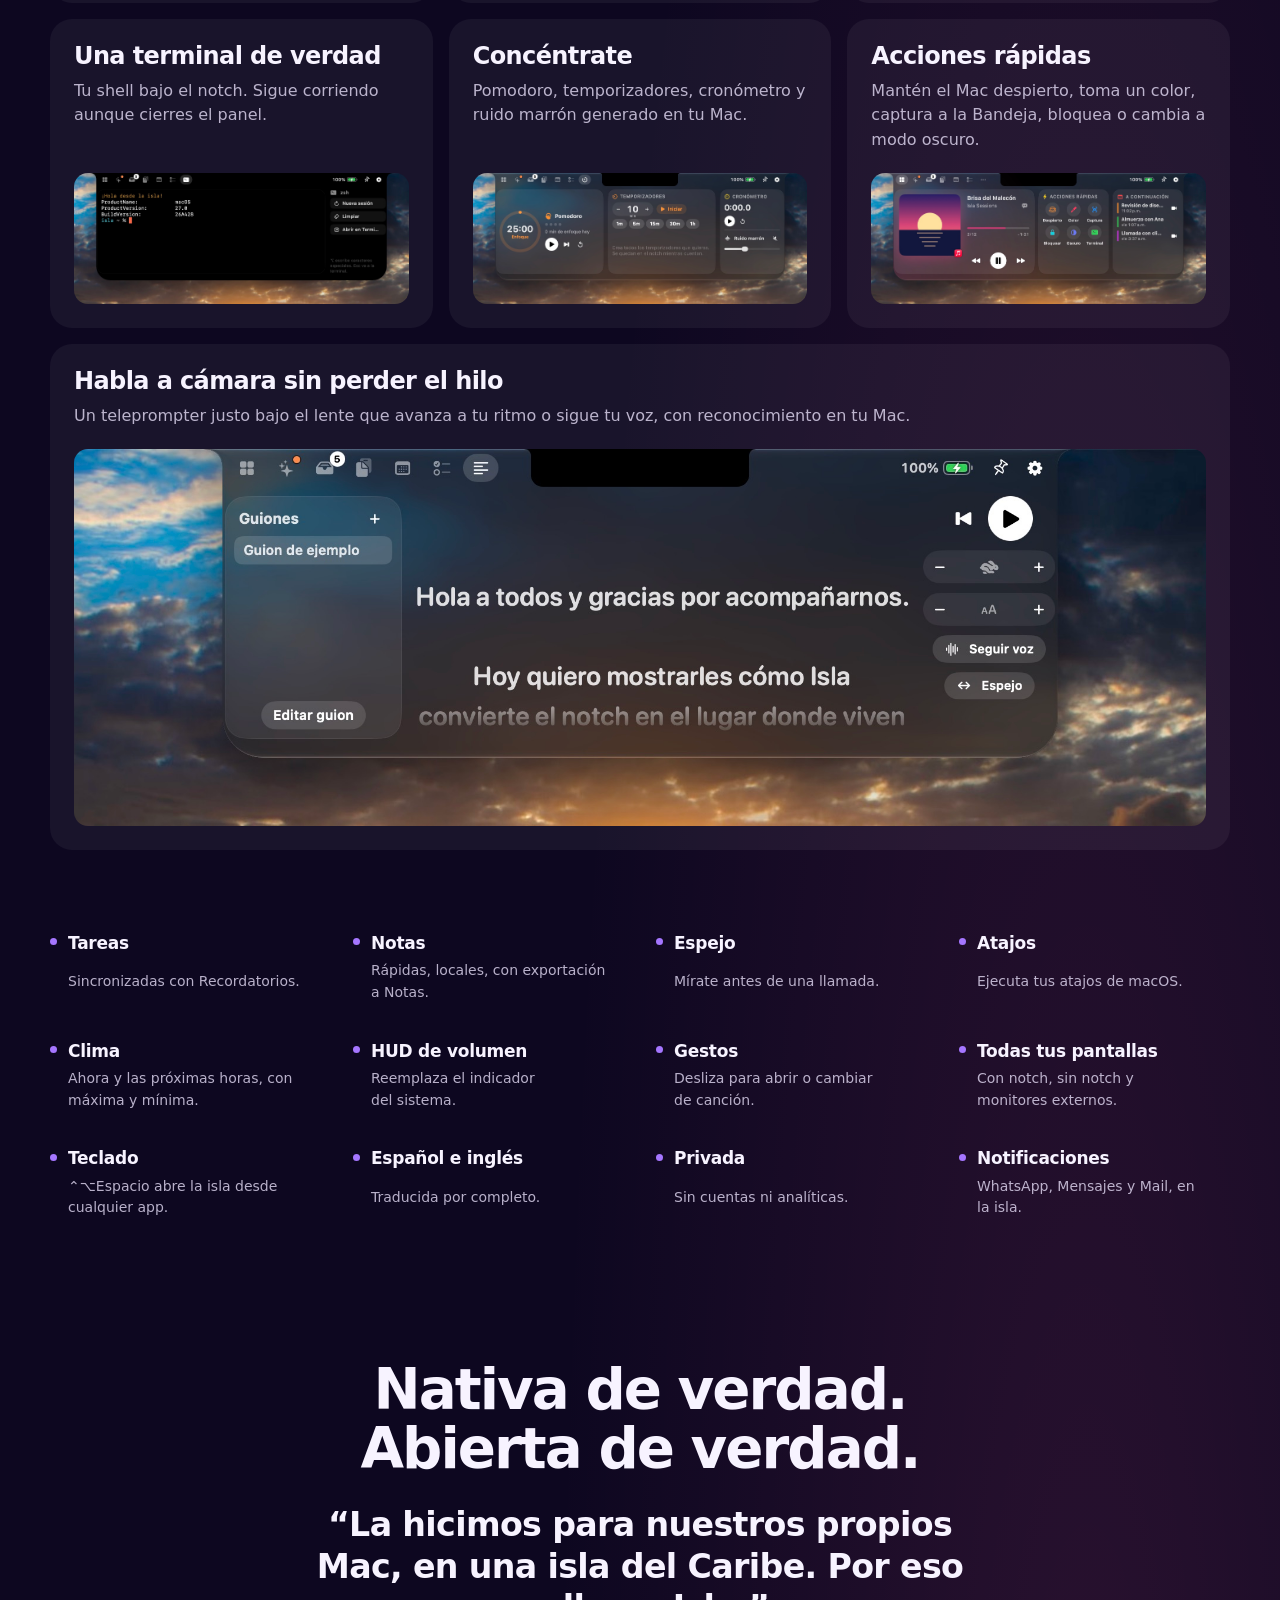
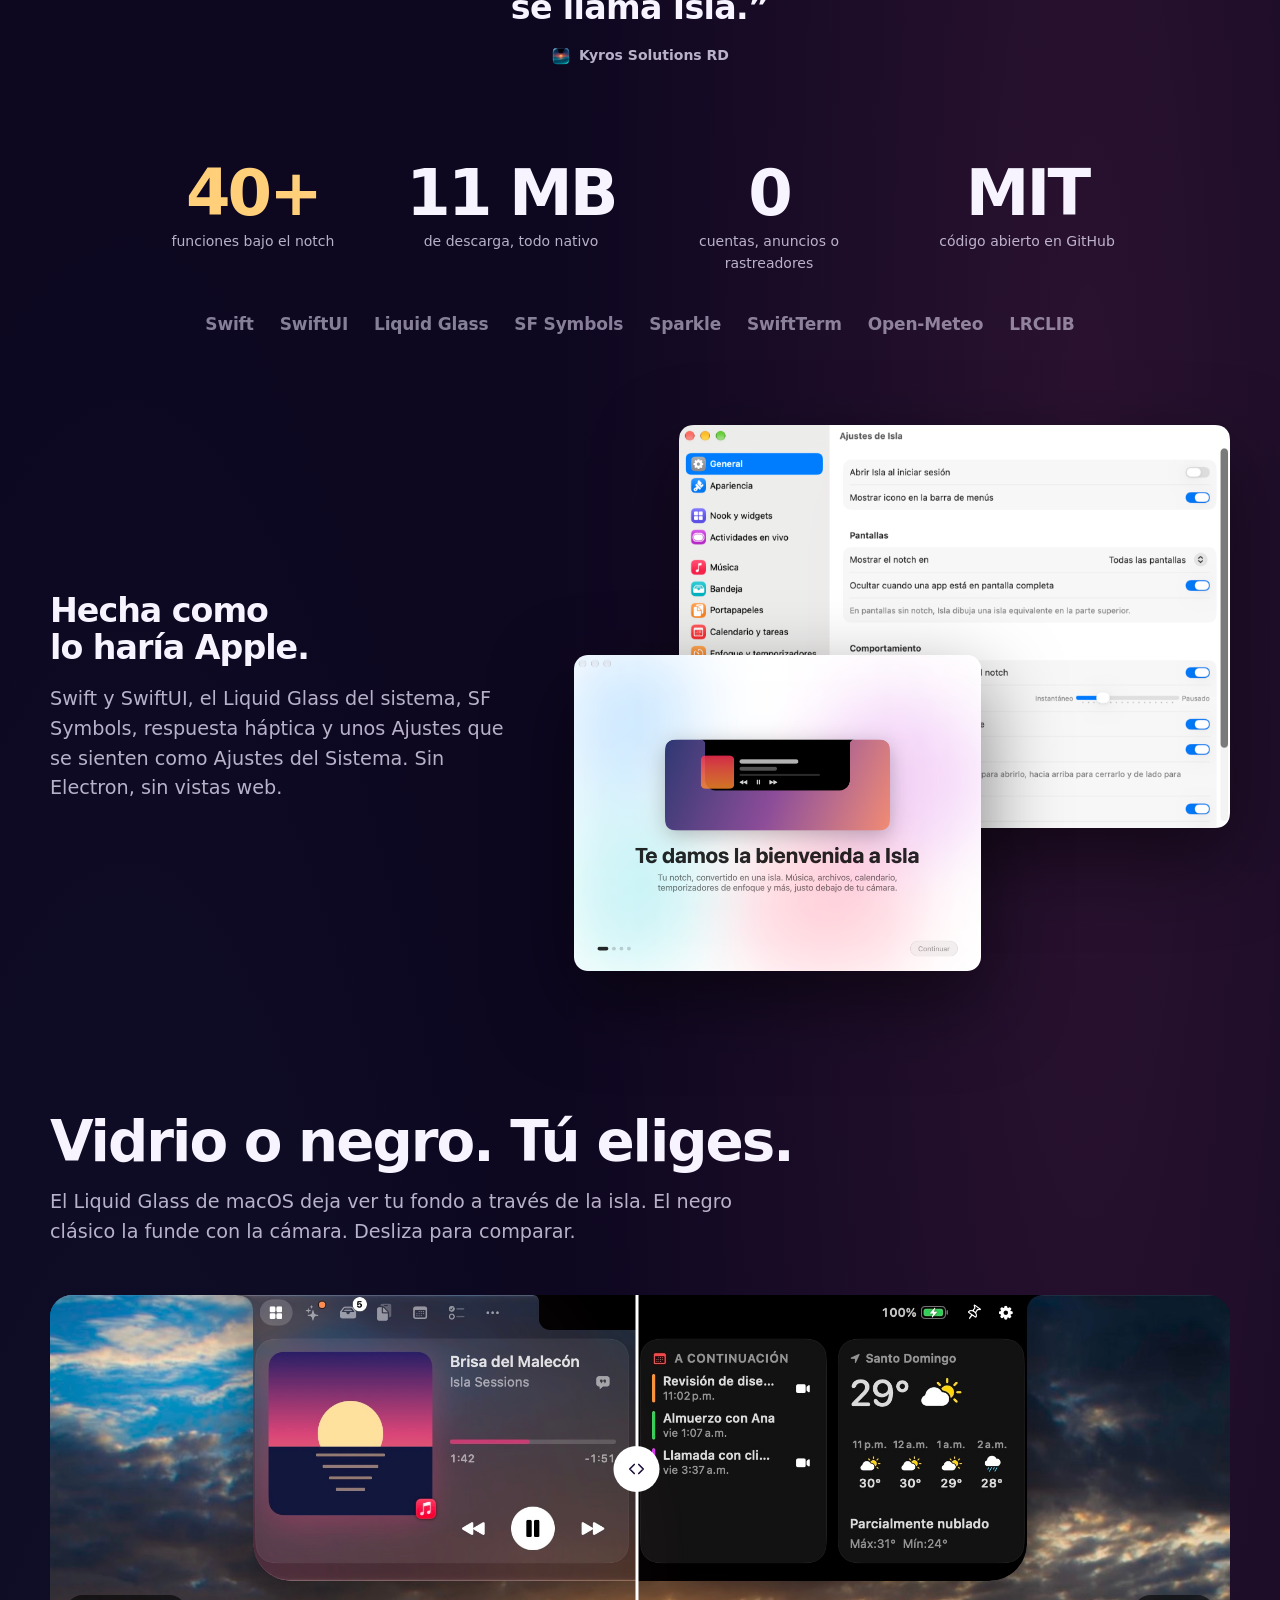
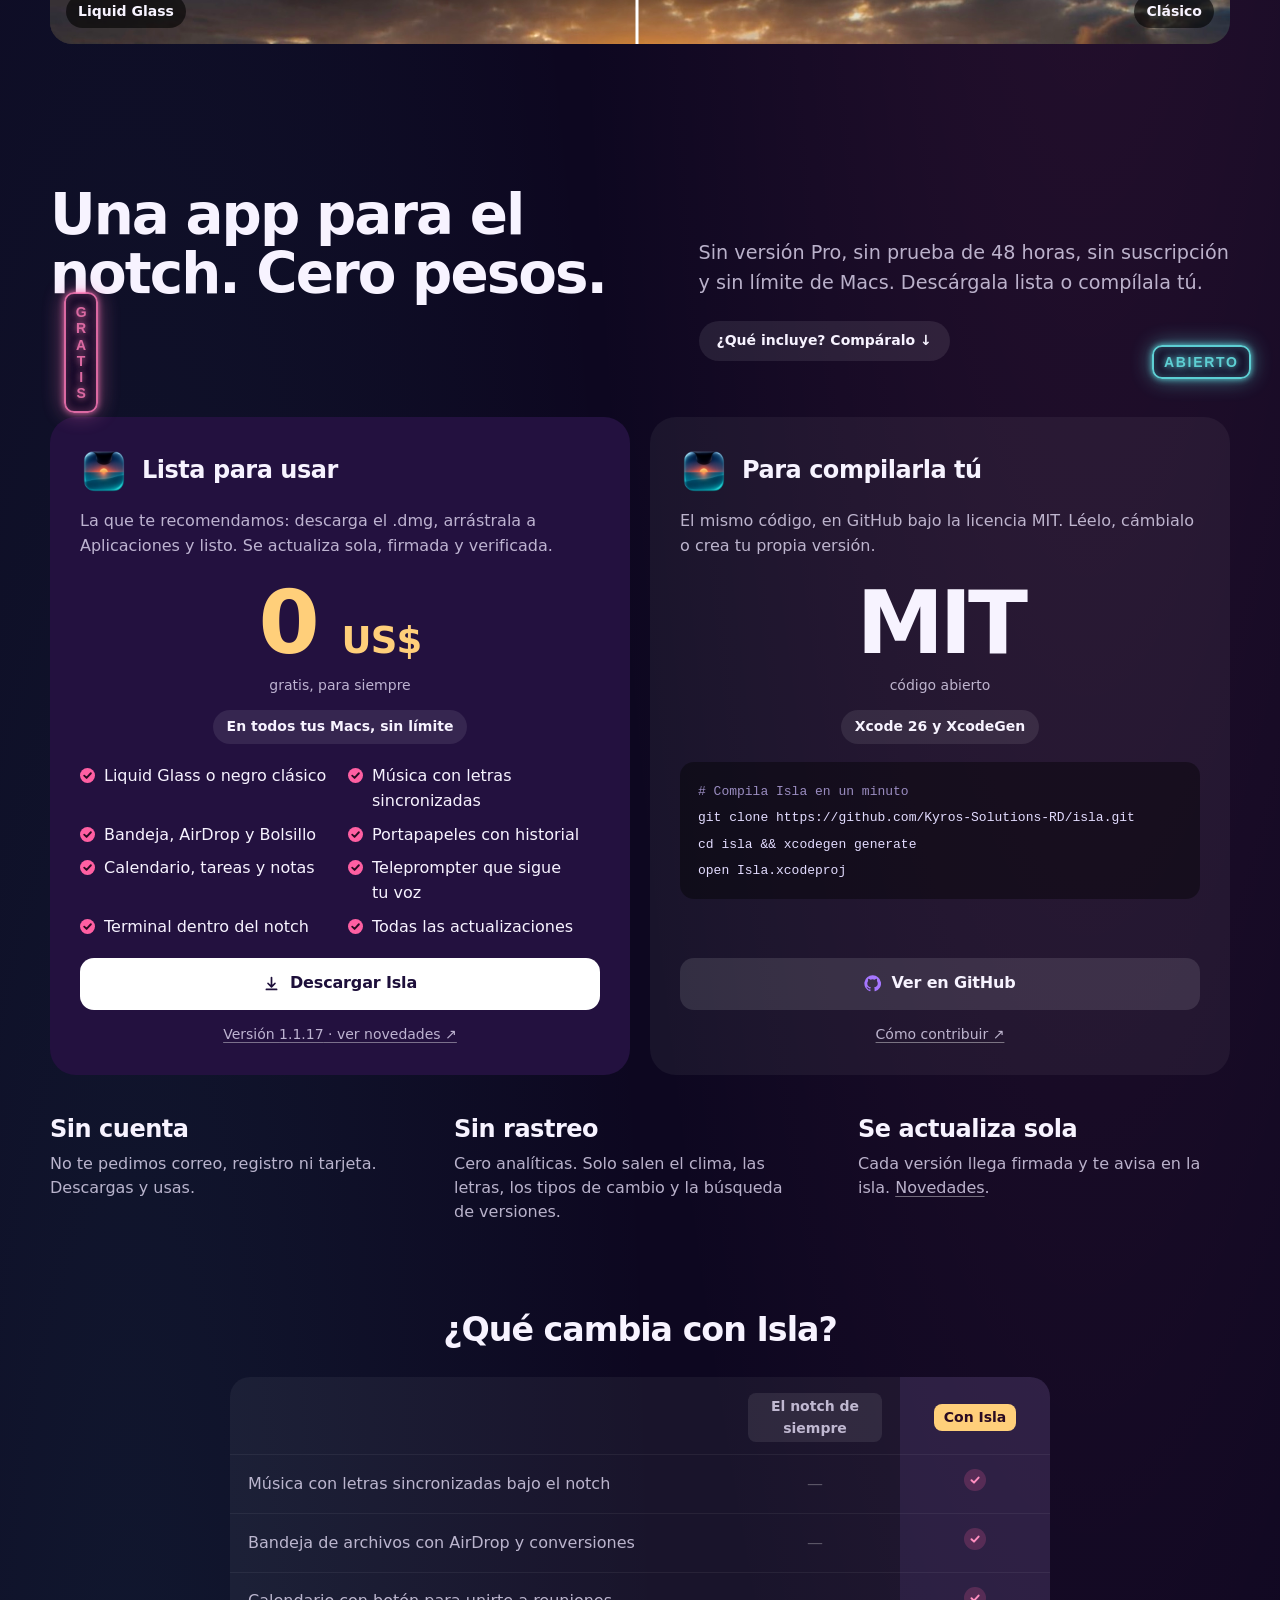
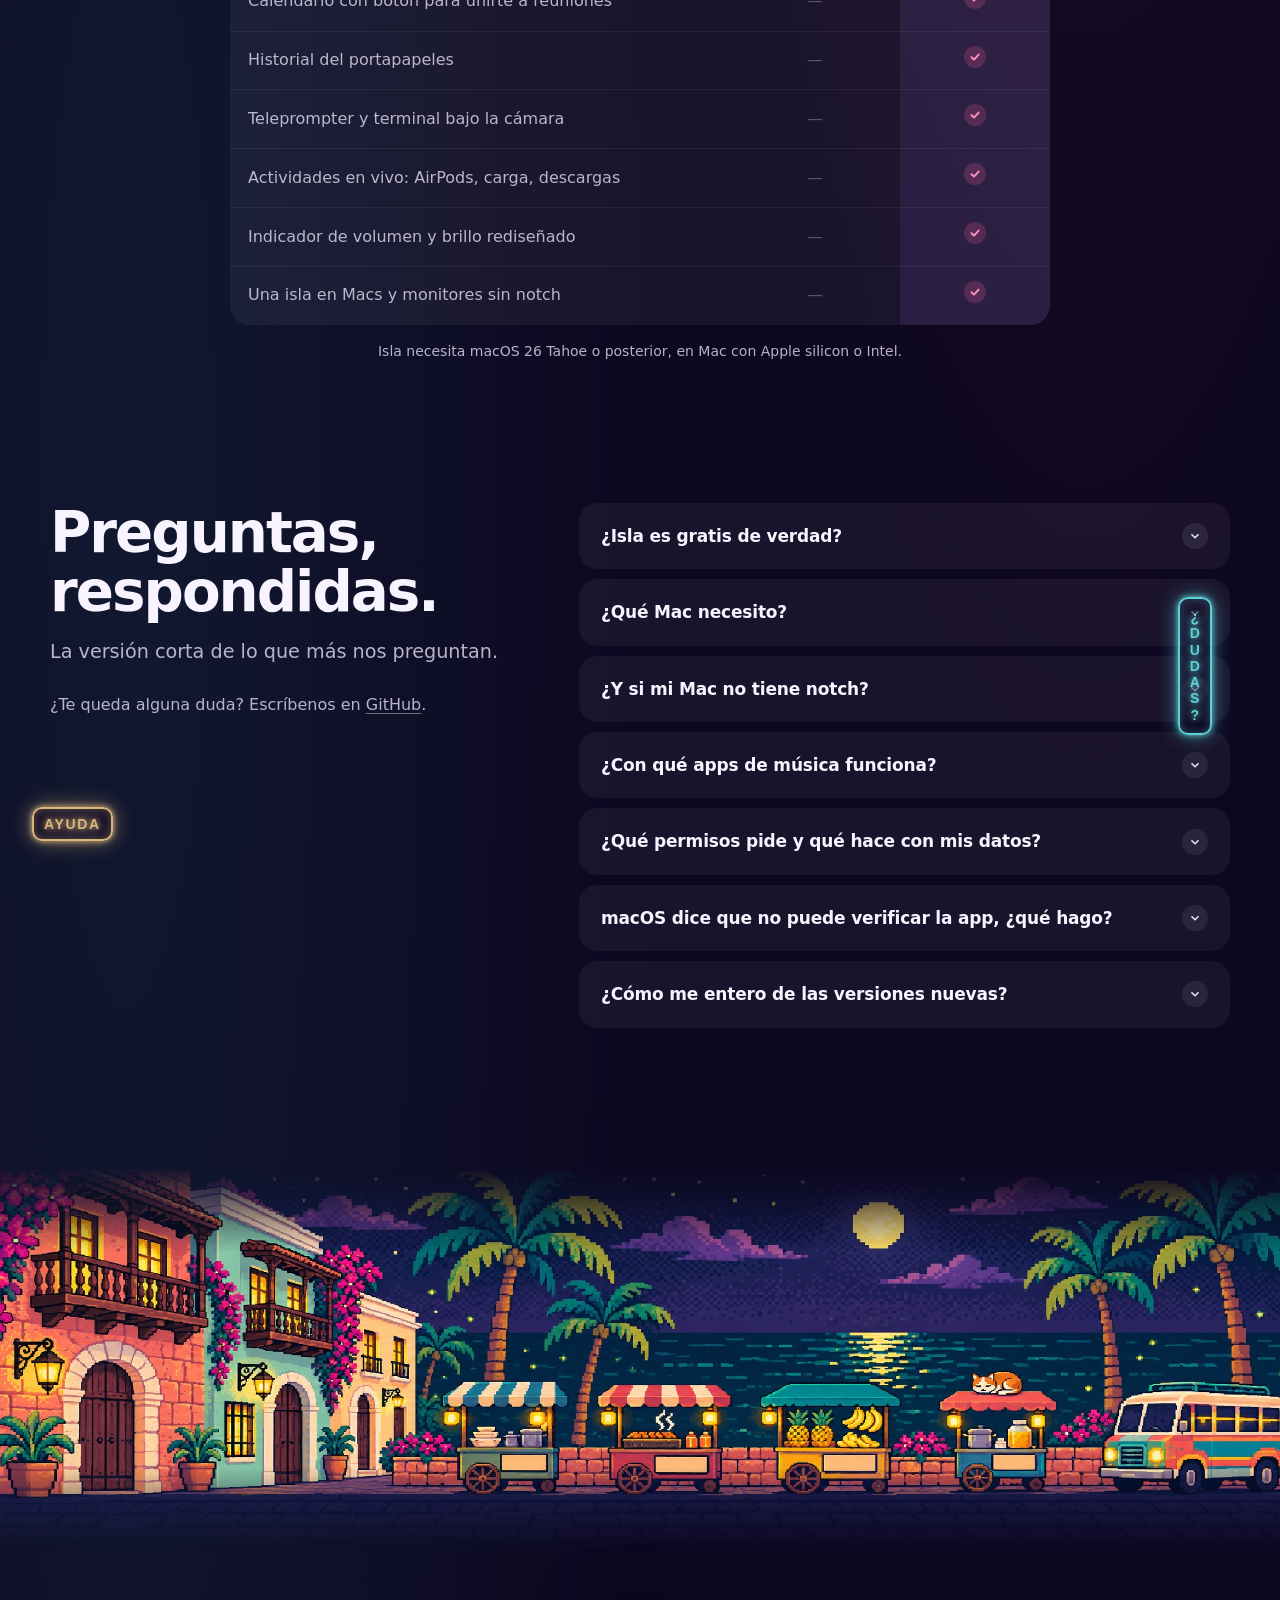
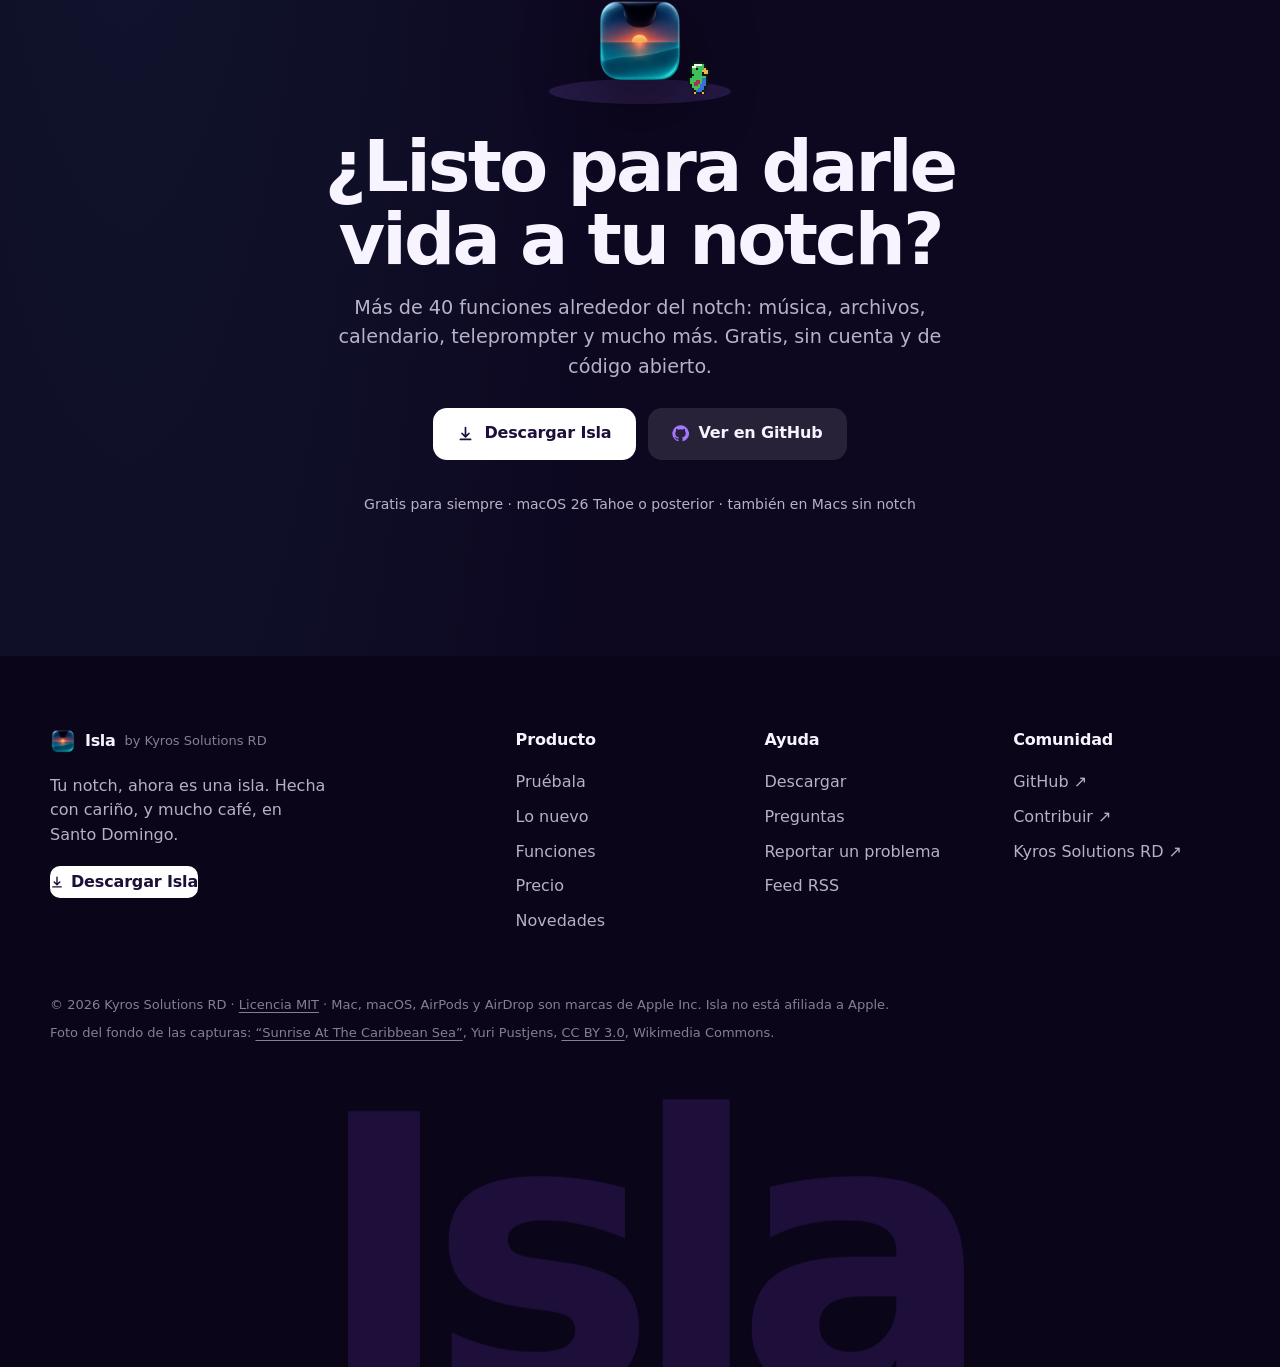
==== commit 72594f1b: "Release 1.1.17" ====
--- a/website/index.html
+++ b/website/index.html
@@ -75,7 +75,7 @@
           <a class="btn btn-glass btn-lg" href="#pruebala"><svg viewBox="0 0 20 20" width="17" height="17" aria-hidden="true"><circle cx="10" cy="10" r="8.5" fill="currentColor" opacity=".9"/><path d="M6.2 10.3 8.8 12.8l5-5.4" fill="none" stroke="#1b0f33" stroke-width="2" stroke-linecap="round" stroke-linejoin="round"/></svg><span data-i18n="hero.try">Pruébala aquí</span></a>
         </div>
         <p class="hero-meta" data-i18n="hero.meta">Gratis para siempre · macOS 26 Tahoe o posterior · también en Macs sin notch</p>
-        <p class="hero-meta"><a href="novedades/"><span data-i18n="hero.news">Novedades de la versión</span> <span data-latest>1.1.16</span> →</a></p>
+        <p class="hero-meta"><a href="novedades/"><span data-i18n="hero.news">Novedades de la versión</span> <span data-latest>1.1.17</span> →</a></p>
       </div>
     </section>
 
@@ -405,7 +405,7 @@
             <li data-i18n="free.l12">Todas las actualizaciones</li>
           </ul>
           <a class="btn btn-light btn-lg btn-block" href="downloads/Isla.dmg"><svg viewBox="0 0 20 20" width="17" height="17" aria-hidden="true"><path fill="currentColor" d="M10 2a1 1 0 0 1 1 1v8.59l2.3-2.3a1 1 0 1 1 1.4 1.42l-4 4a1 1 0 0 1-1.4 0l-4-4a1 1 0 1 1 1.4-1.42L9 11.59V3a1 1 0 0 1 1-1ZM4 16a1 1 0 1 0 0 2h12a1 1 0 1 0 0-2H4Z"/></svg><span data-i18n="plan.a.cta">Descargar Isla</span></a>
-          <p class="plan-foot"><a href="novedades/" data-i18n="plan.a.foot">Versión <span data-latest>1.1.16</span> · ver novedades ↗</a></p>
+          <p class="plan-foot"><a href="novedades/" data-i18n="plan.a.foot">Versión <span data-latest>1.1.17</span> · ver novedades ↗</a></p>
         </article>
         <article class="plan">
           <header class="plan-head">
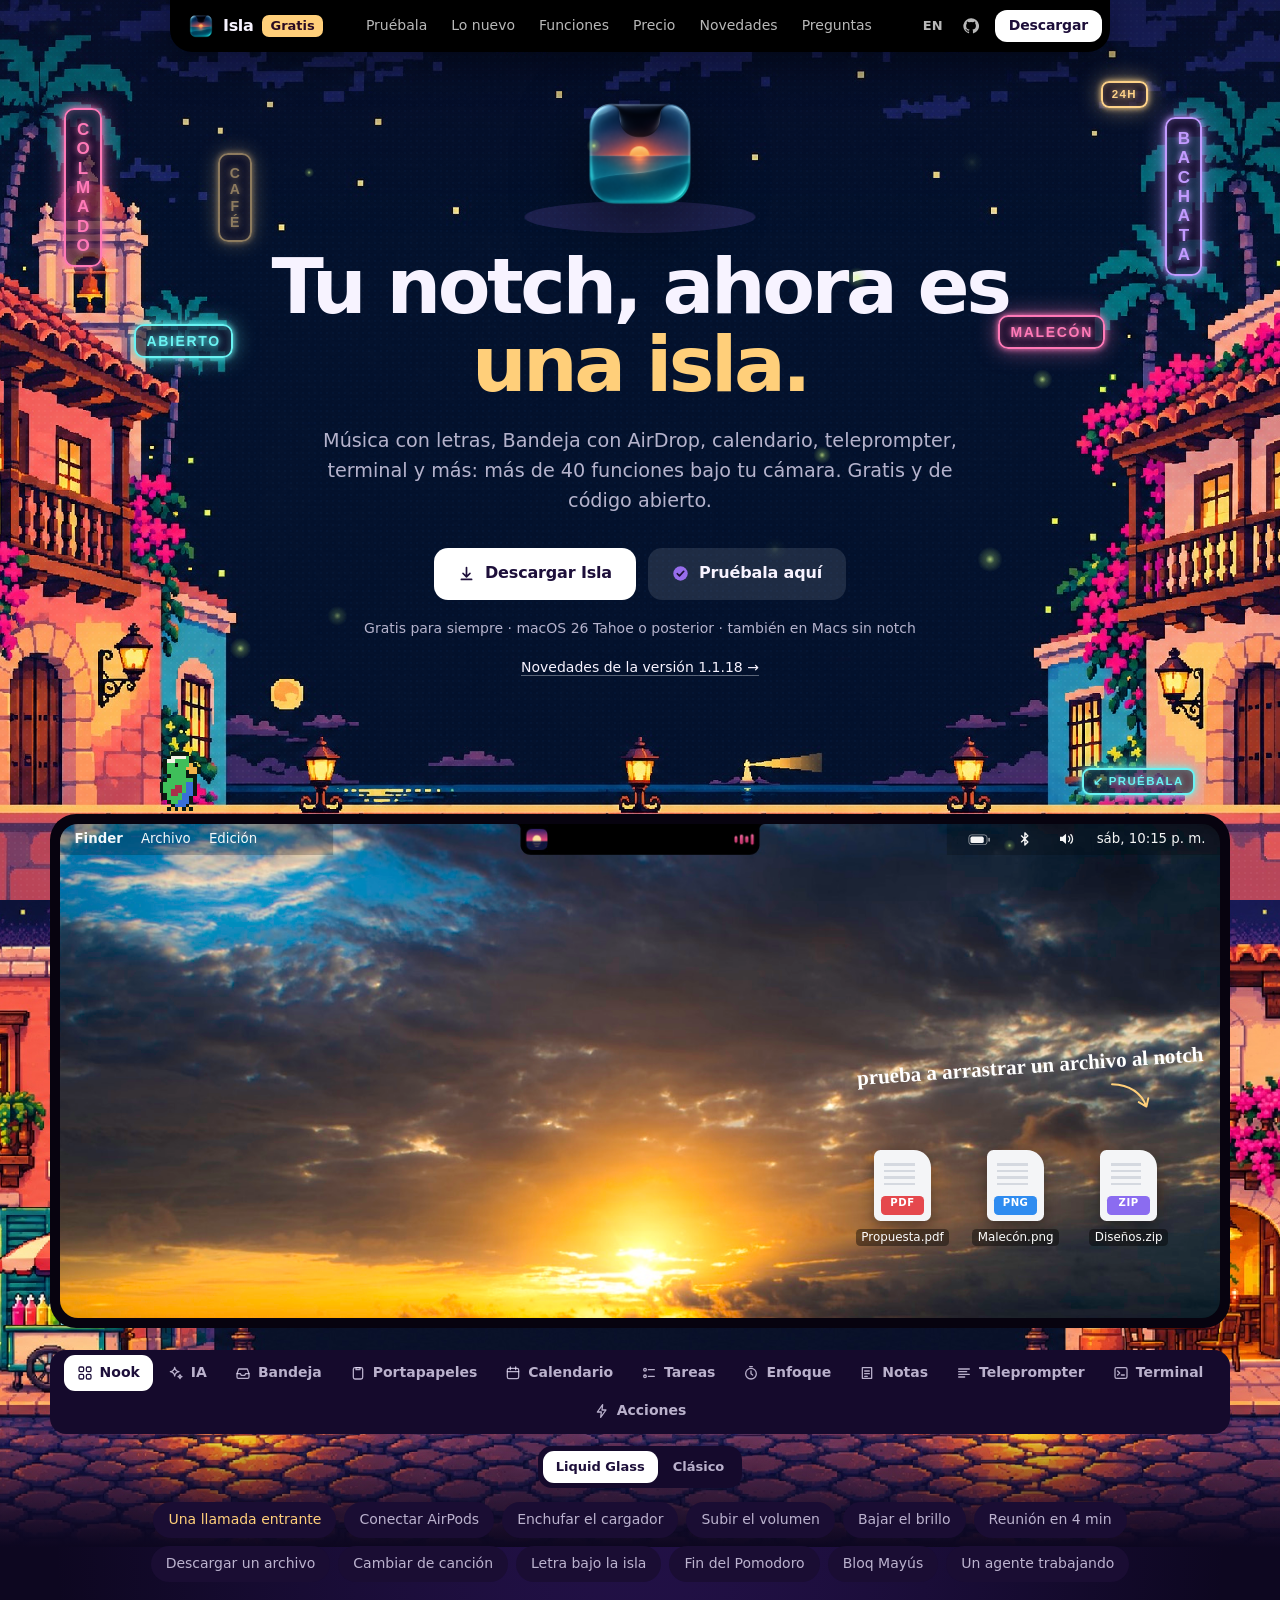
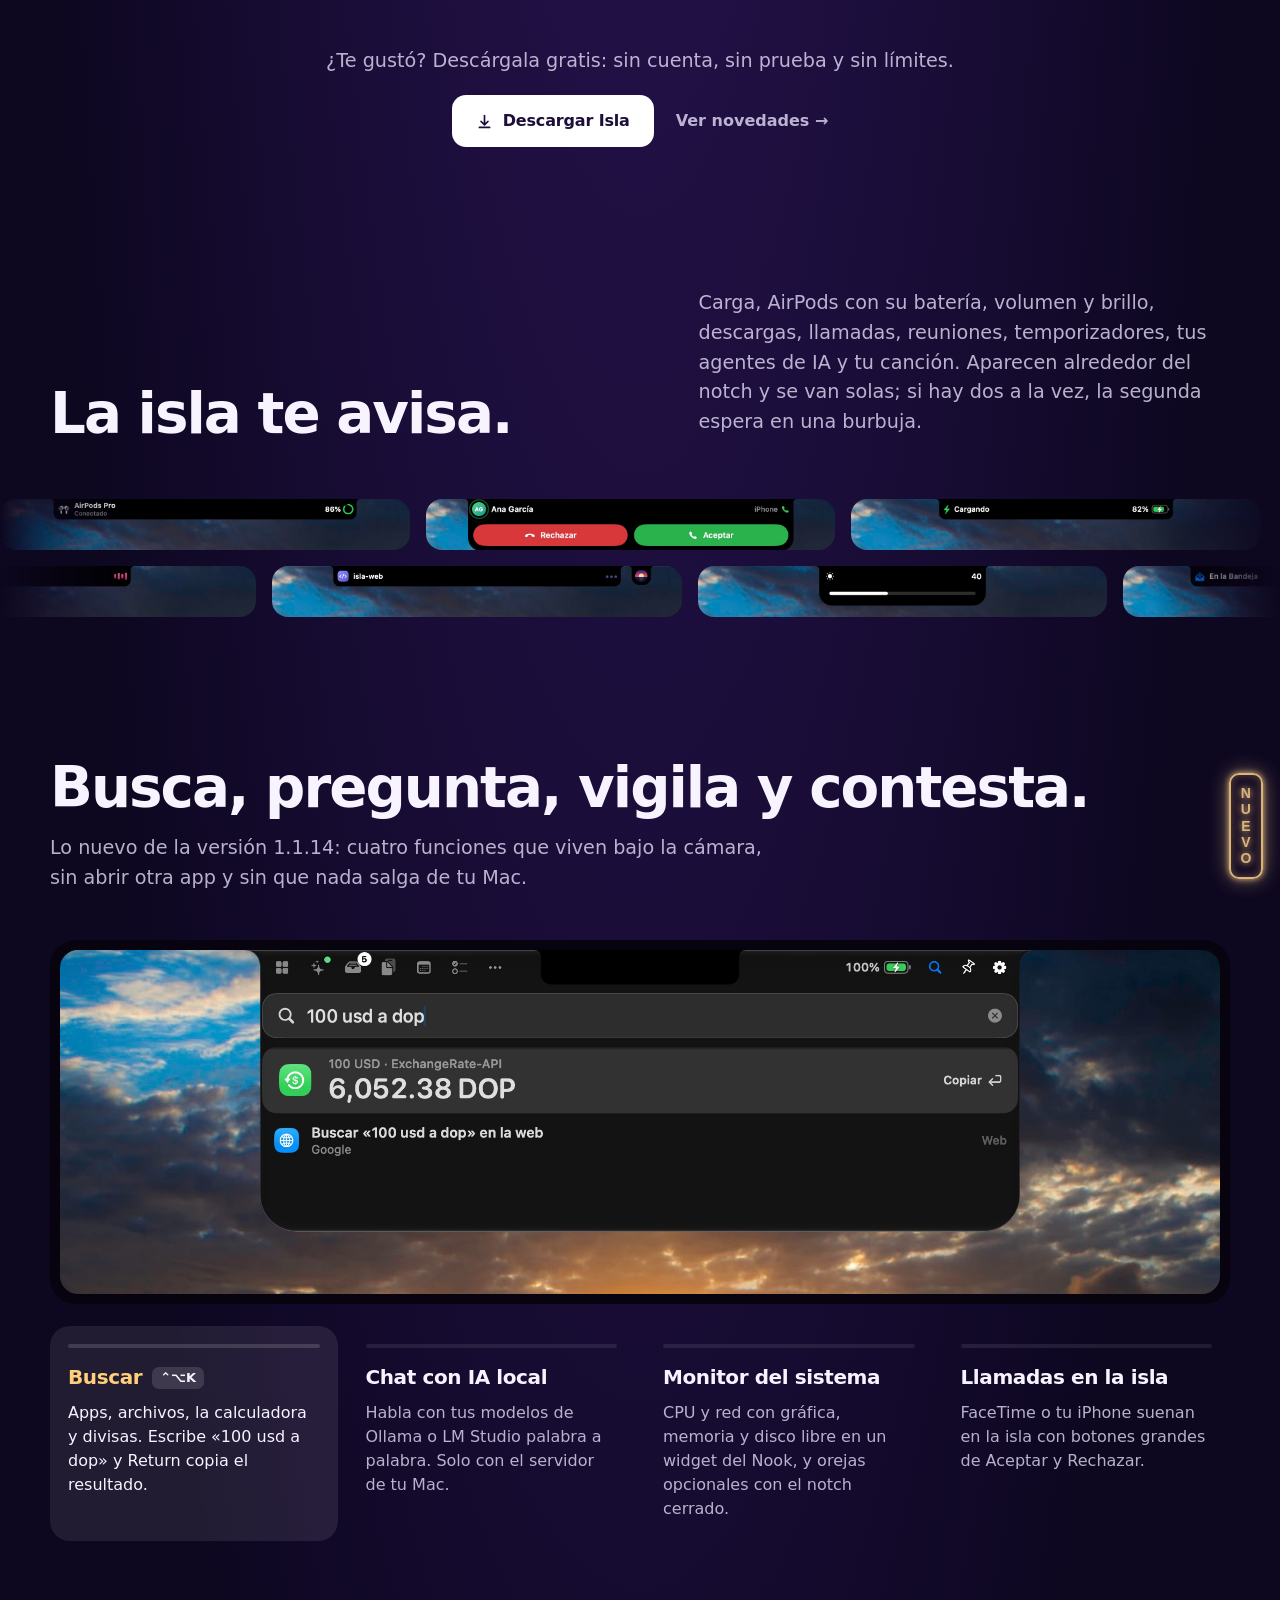
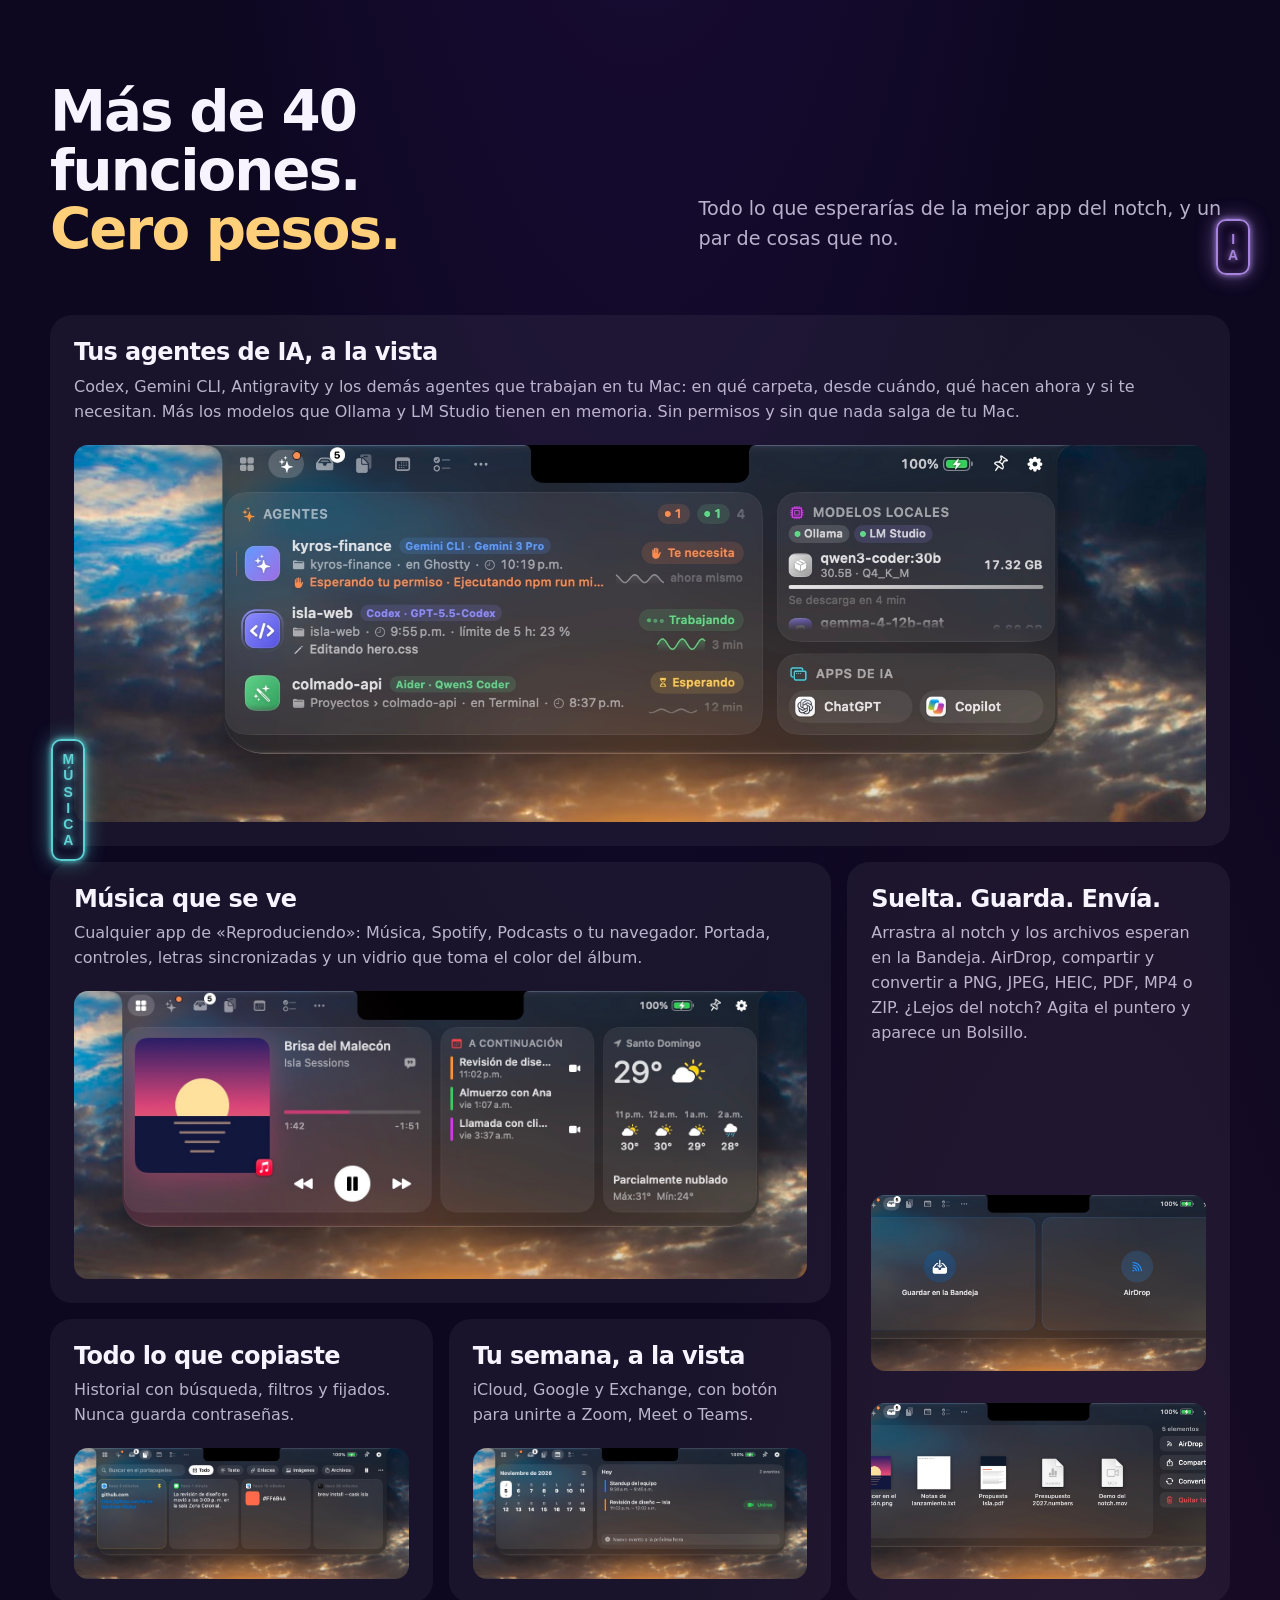
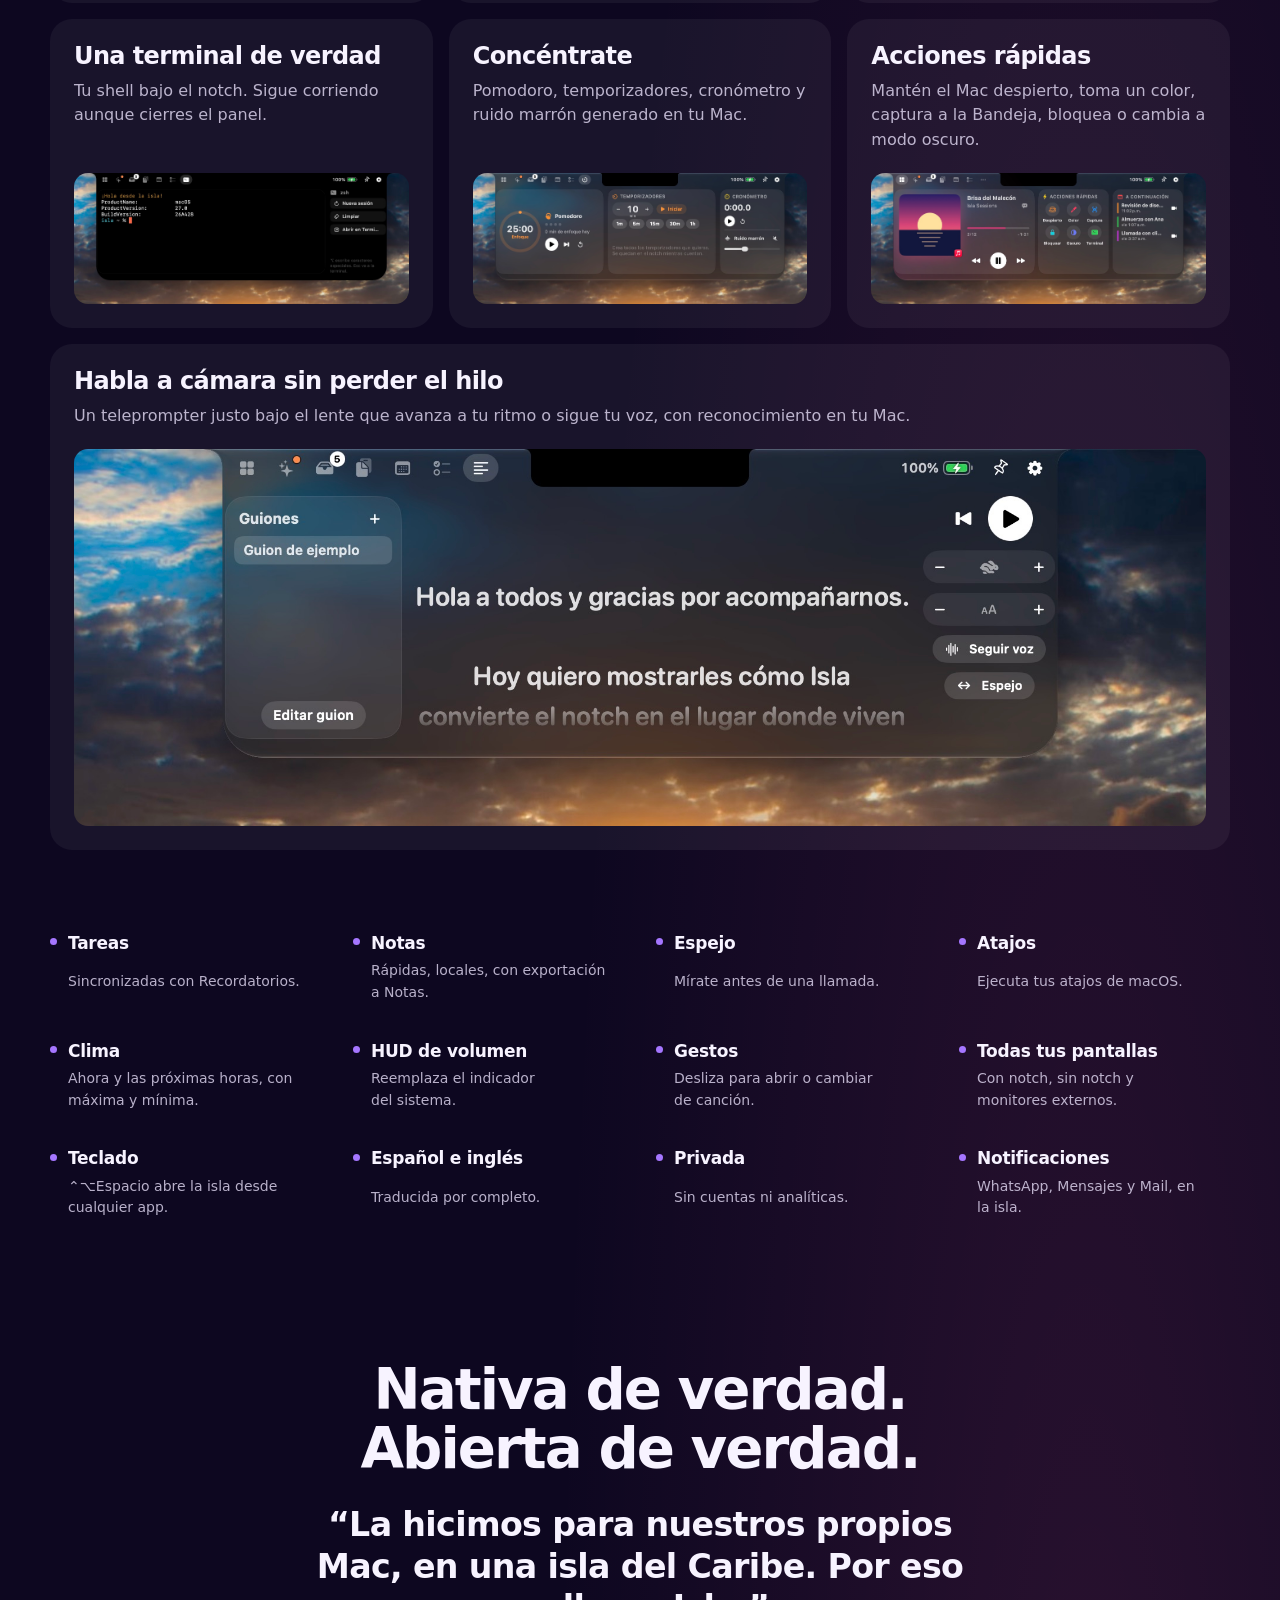
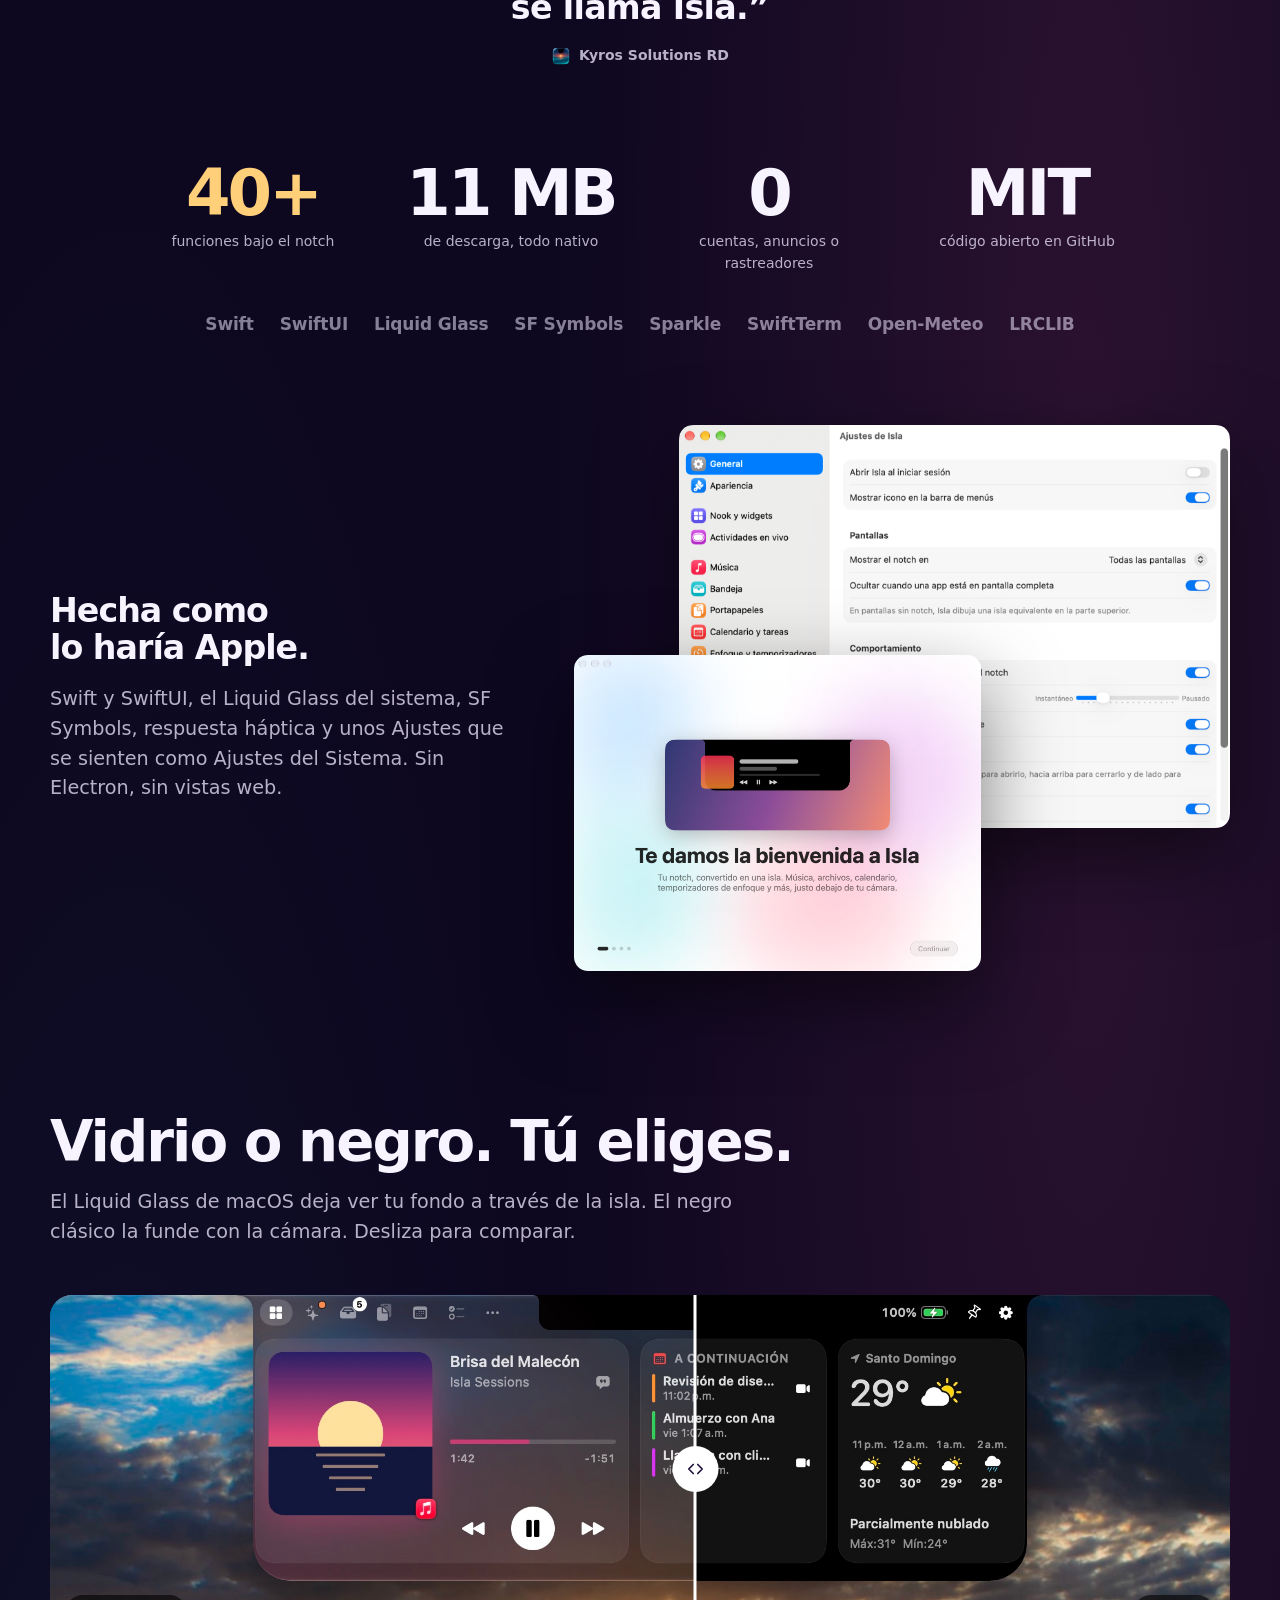
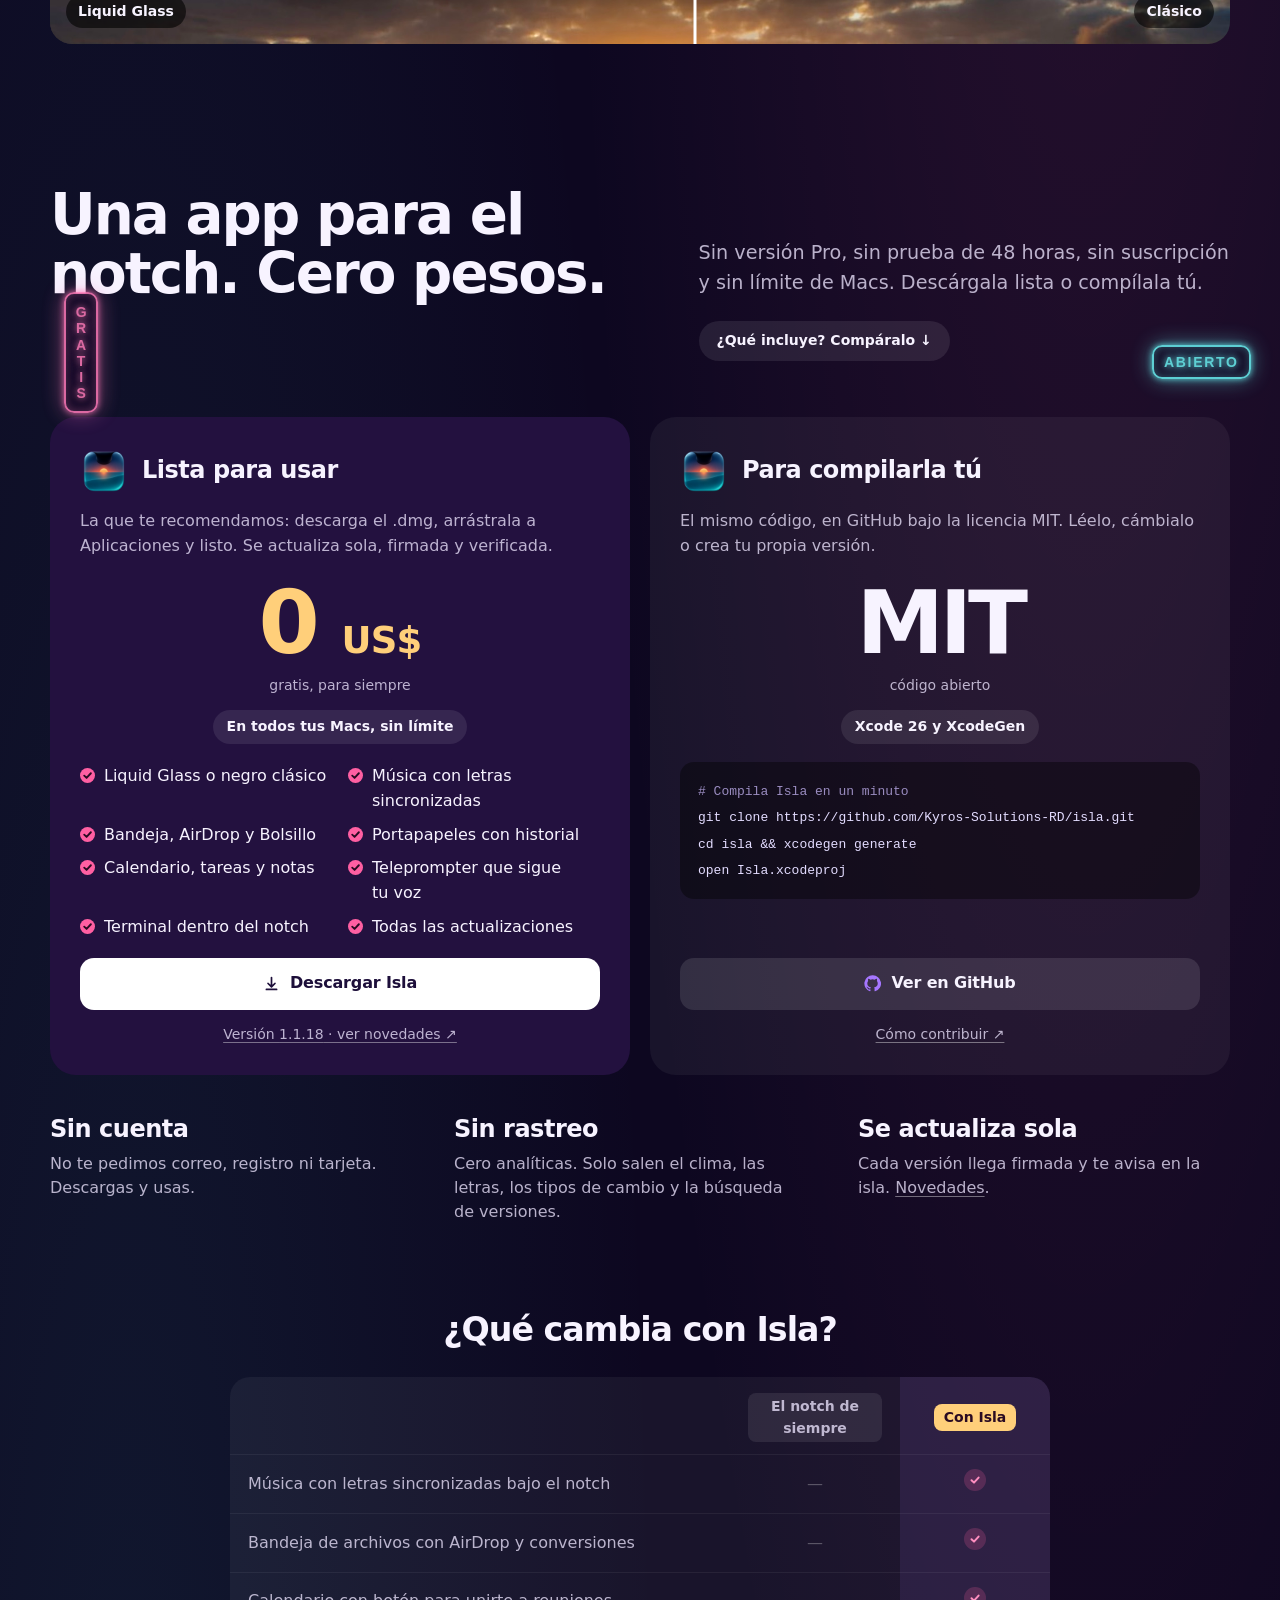
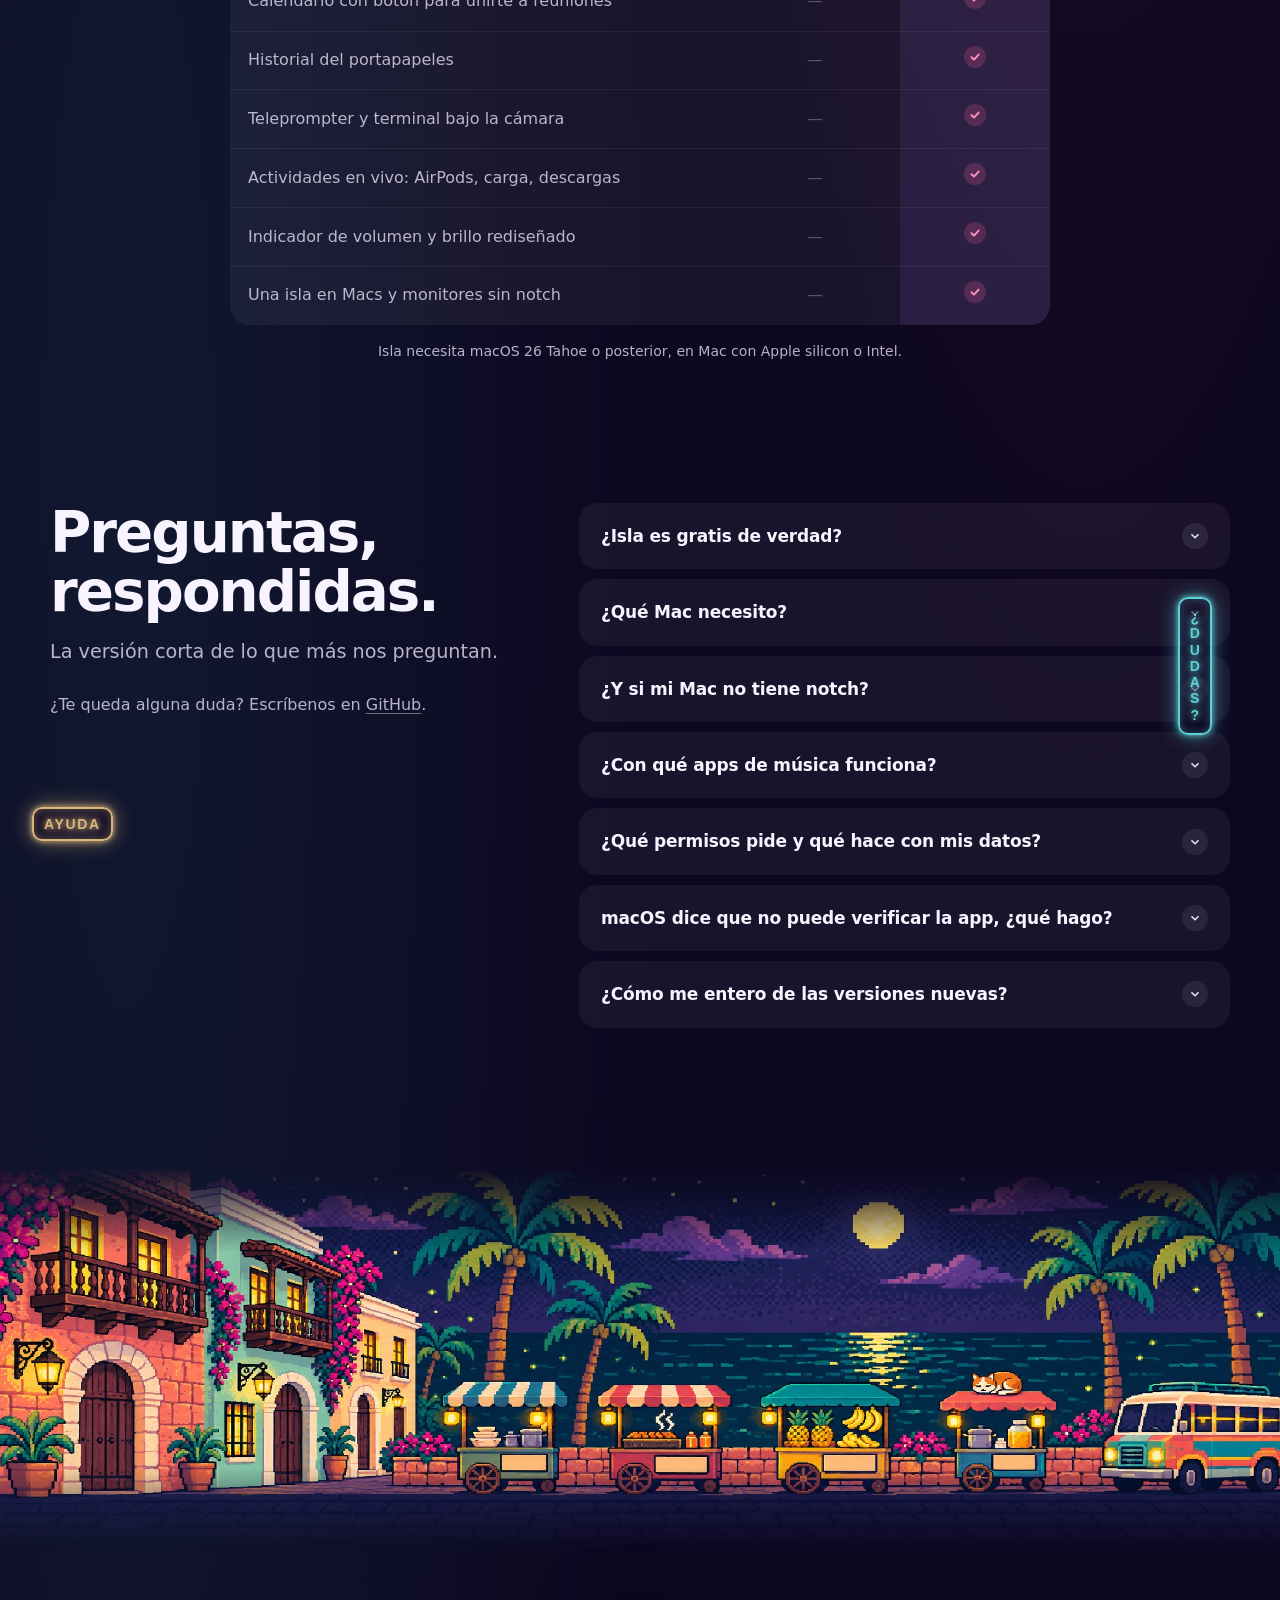
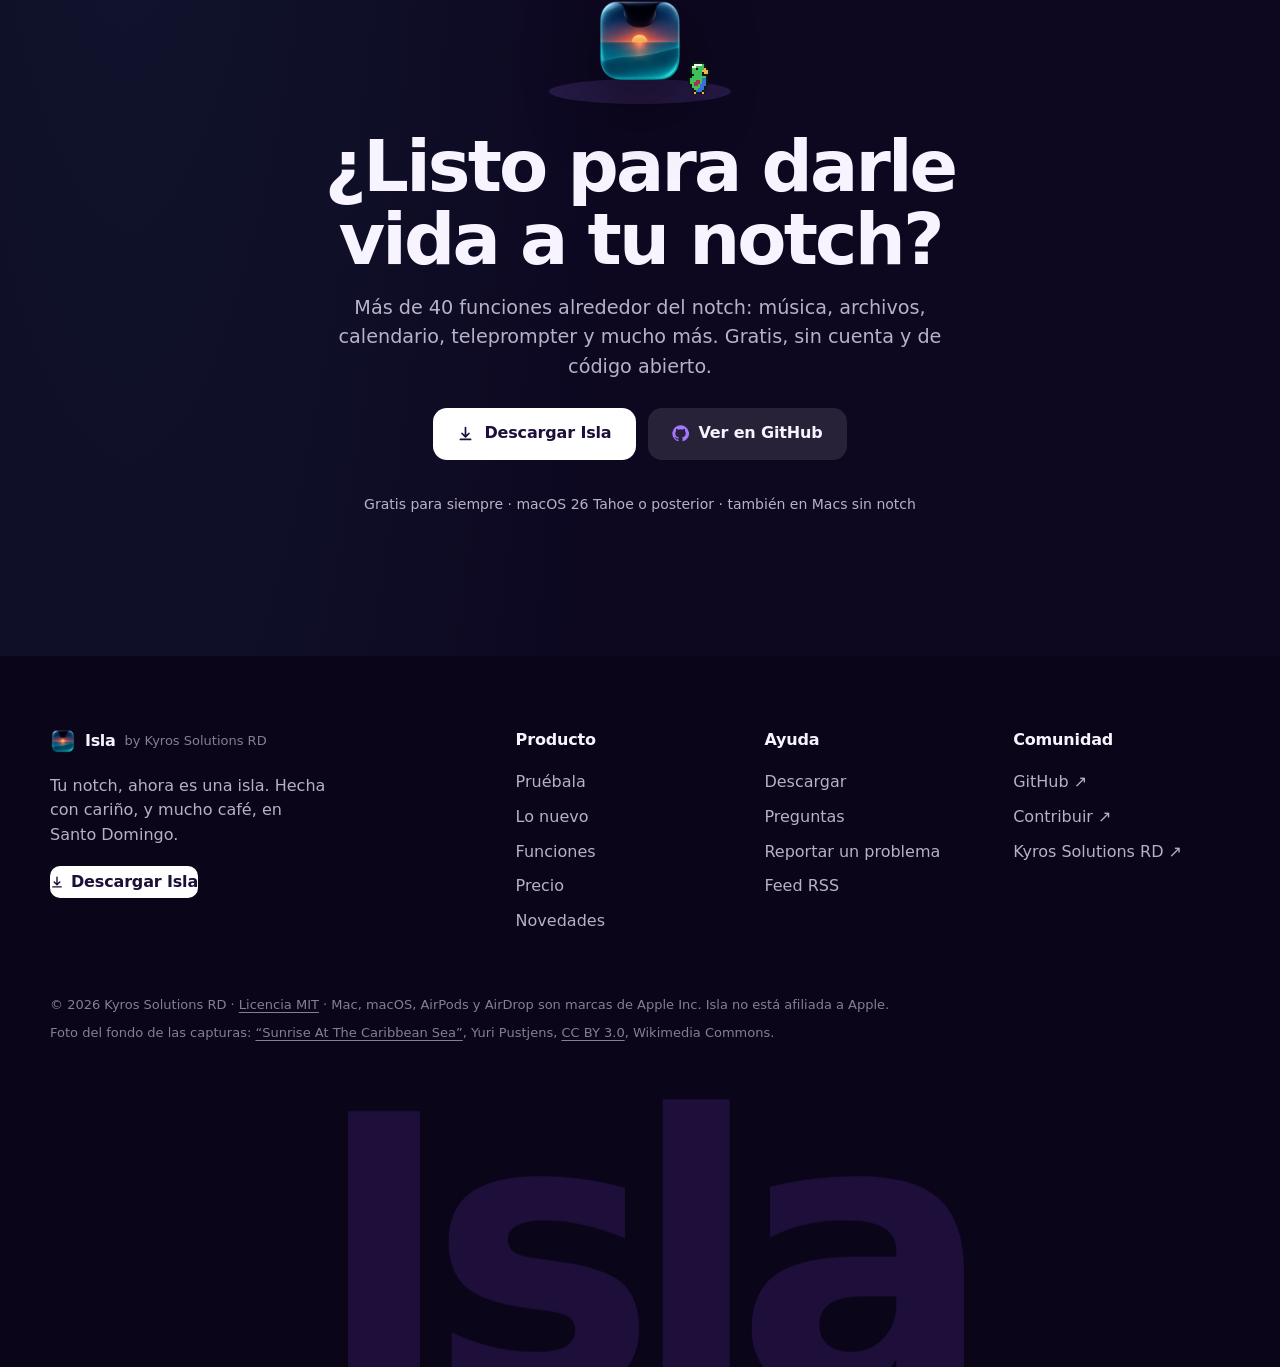
==== commit 839c73f0: "Release 1.1.18" ====
--- a/website/index.html
+++ b/website/index.html
@@ -75,7 +75,7 @@
           <a class="btn btn-glass btn-lg" href="#pruebala"><svg viewBox="0 0 20 20" width="17" height="17" aria-hidden="true"><circle cx="10" cy="10" r="8.5" fill="currentColor" opacity=".9"/><path d="M6.2 10.3 8.8 12.8l5-5.4" fill="none" stroke="#1b0f33" stroke-width="2" stroke-linecap="round" stroke-linejoin="round"/></svg><span data-i18n="hero.try">Pruébala aquí</span></a>
         </div>
         <p class="hero-meta" data-i18n="hero.meta">Gratis para siempre · macOS 26 Tahoe o posterior · también en Macs sin notch</p>
-        <p class="hero-meta"><a href="novedades/"><span data-i18n="hero.news">Novedades de la versión</span> <span data-latest>1.1.17</span> →</a></p>
+        <p class="hero-meta"><a href="novedades/"><span data-i18n="hero.news">Novedades de la versión</span> <span data-latest>1.1.18</span> →</a></p>
       </div>
     </section>
 
@@ -405,7 +405,7 @@
             <li data-i18n="free.l12">Todas las actualizaciones</li>
           </ul>
           <a class="btn btn-light btn-lg btn-block" href="downloads/Isla.dmg"><svg viewBox="0 0 20 20" width="17" height="17" aria-hidden="true"><path fill="currentColor" d="M10 2a1 1 0 0 1 1 1v8.59l2.3-2.3a1 1 0 1 1 1.4 1.42l-4 4a1 1 0 0 1-1.4 0l-4-4a1 1 0 1 1 1.4-1.42L9 11.59V3a1 1 0 0 1 1-1ZM4 16a1 1 0 1 0 0 2h12a1 1 0 1 0 0-2H4Z"/></svg><span data-i18n="plan.a.cta">Descargar Isla</span></a>
-          <p class="plan-foot"><a href="novedades/" data-i18n="plan.a.foot">Versión <span data-latest>1.1.17</span> · ver novedades ↗</a></p>
+          <p class="plan-foot"><a href="novedades/" data-i18n="plan.a.foot">Versión <span data-latest>1.1.18</span> · ver novedades ↗</a></p>
         </article>
         <article class="plan">
           <header class="plan-head">
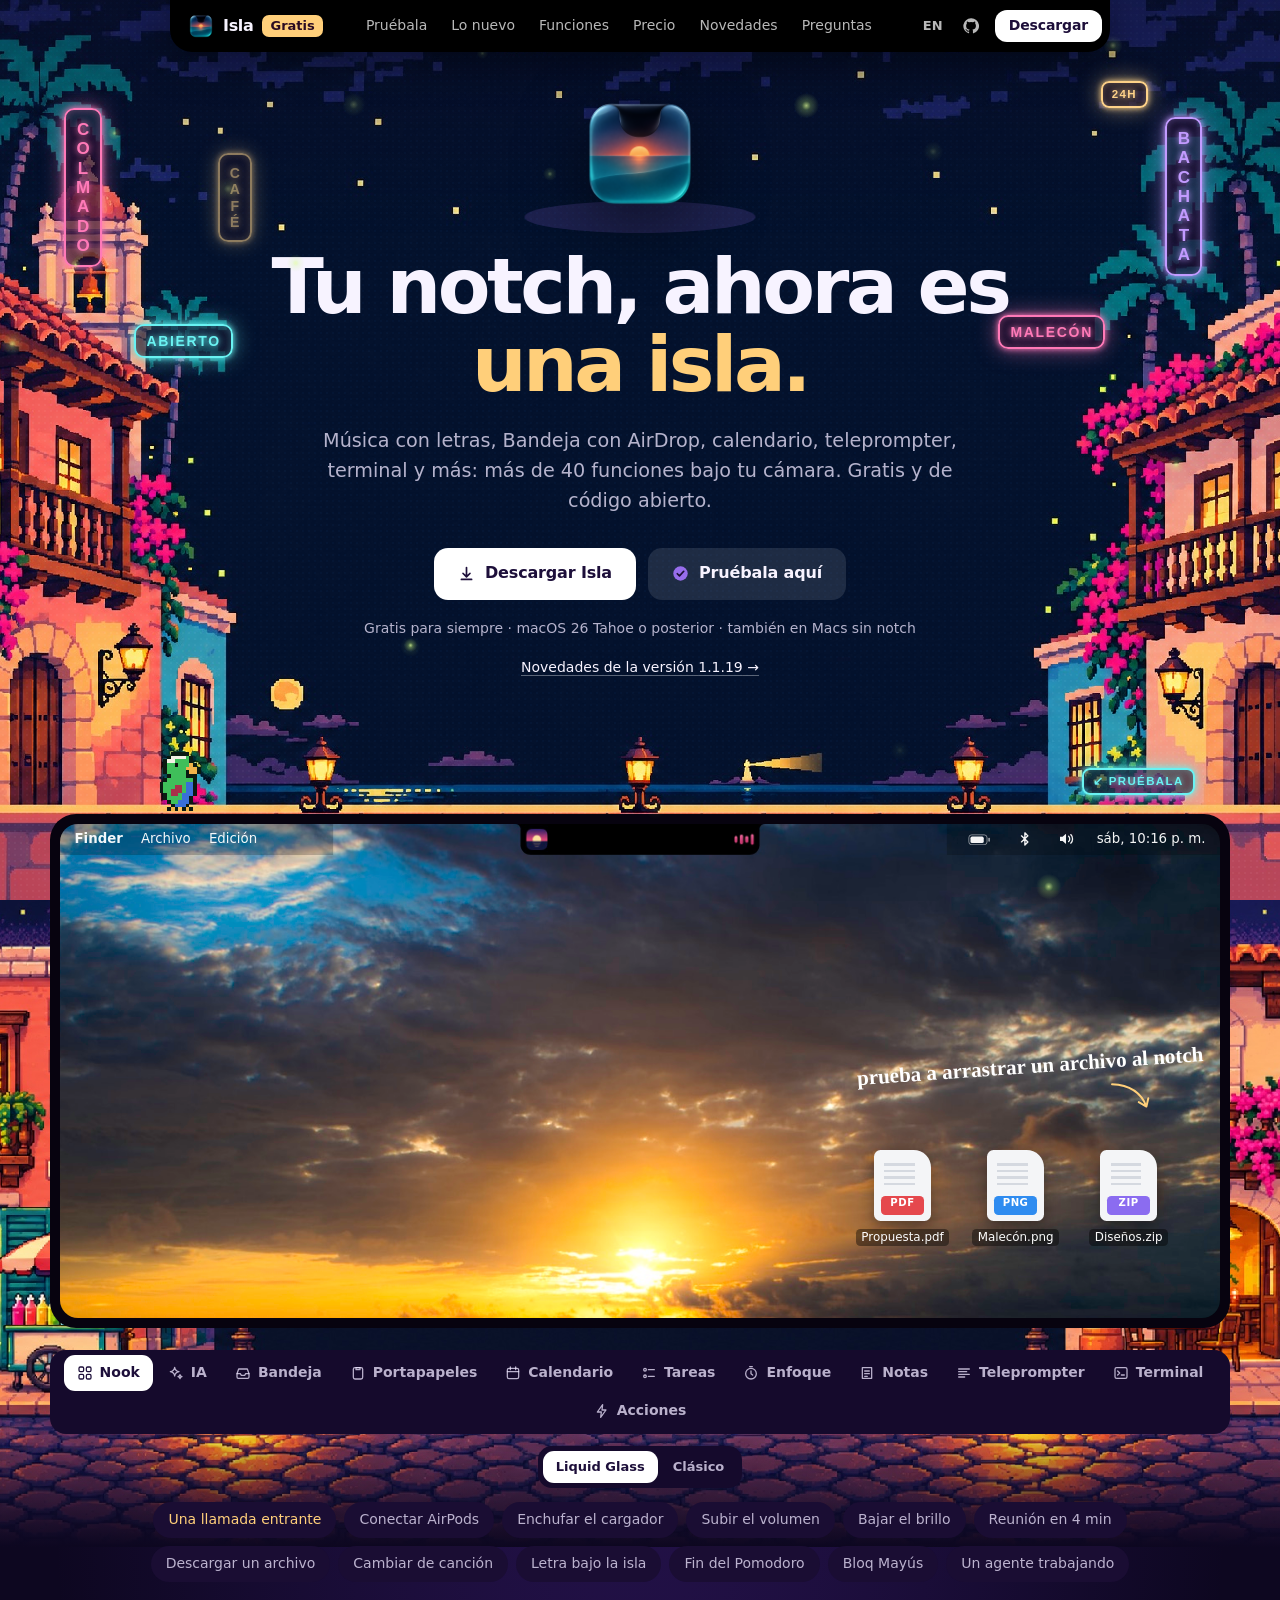
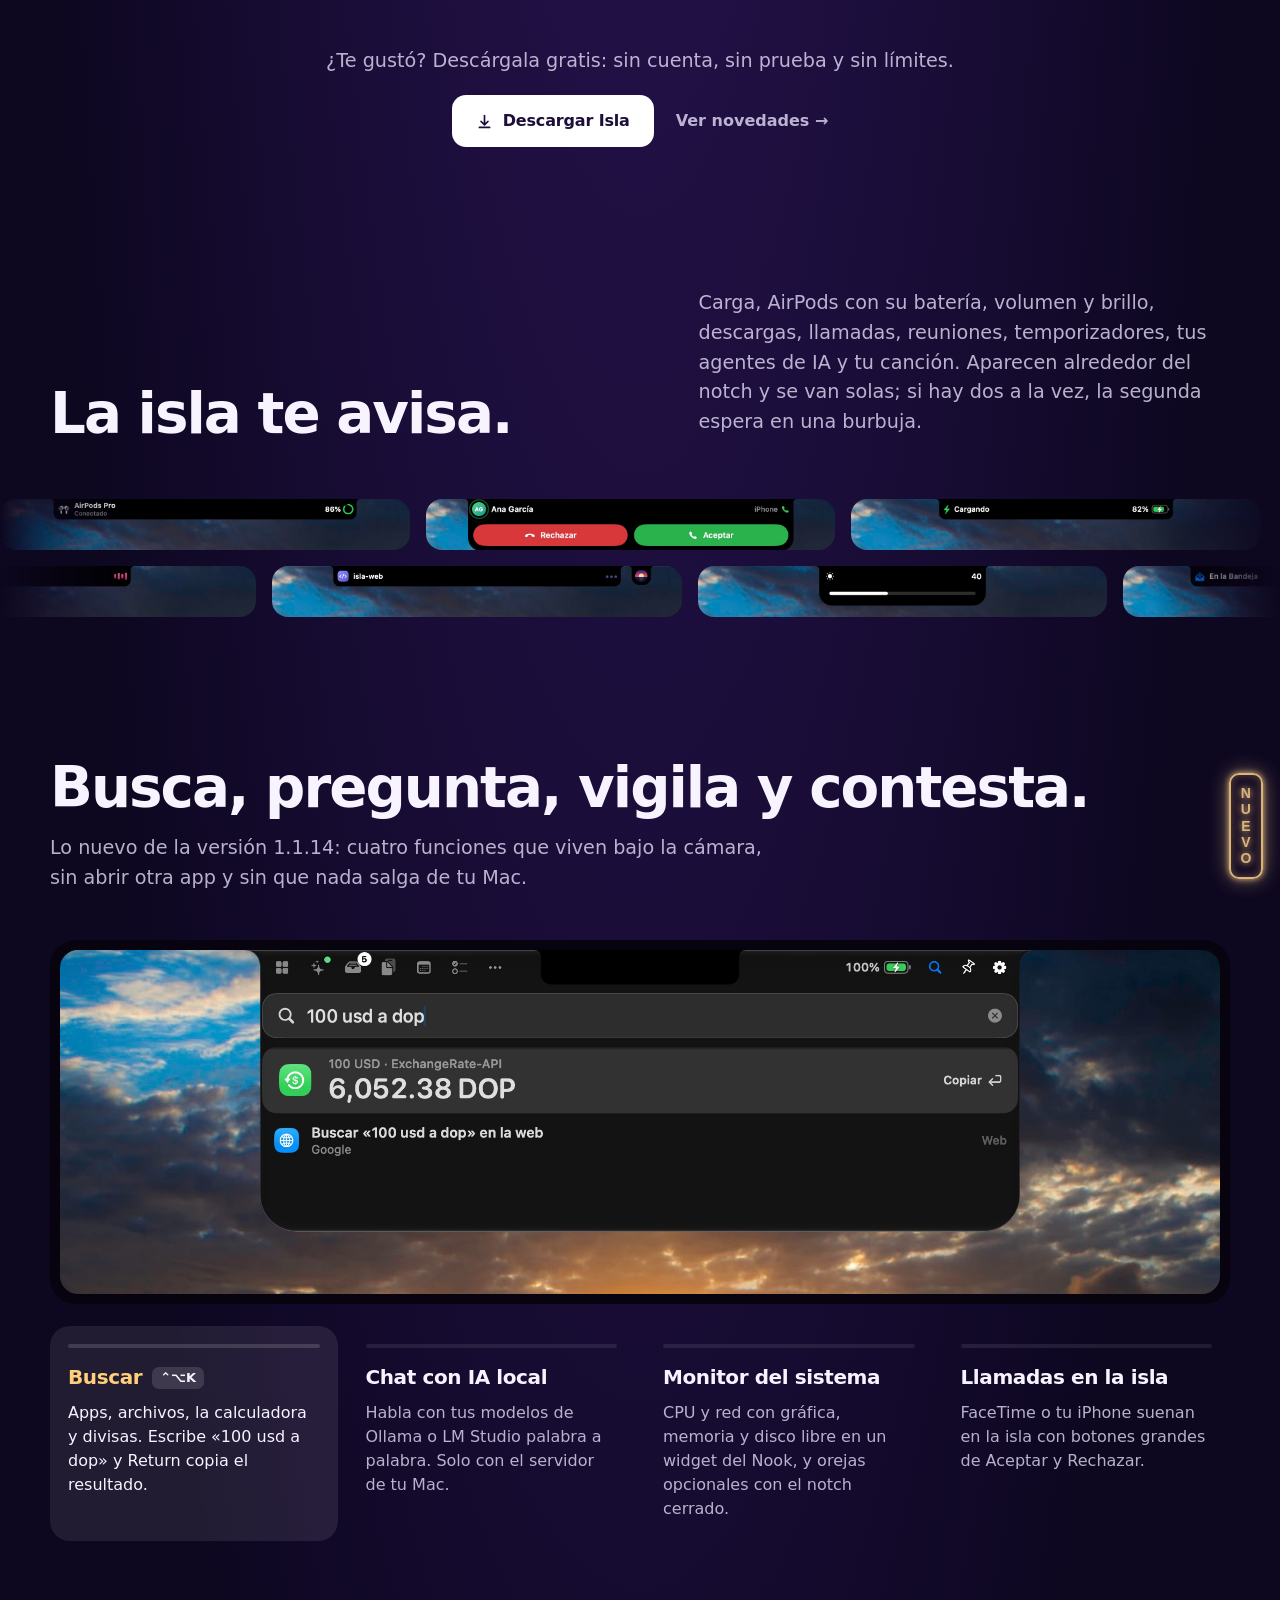
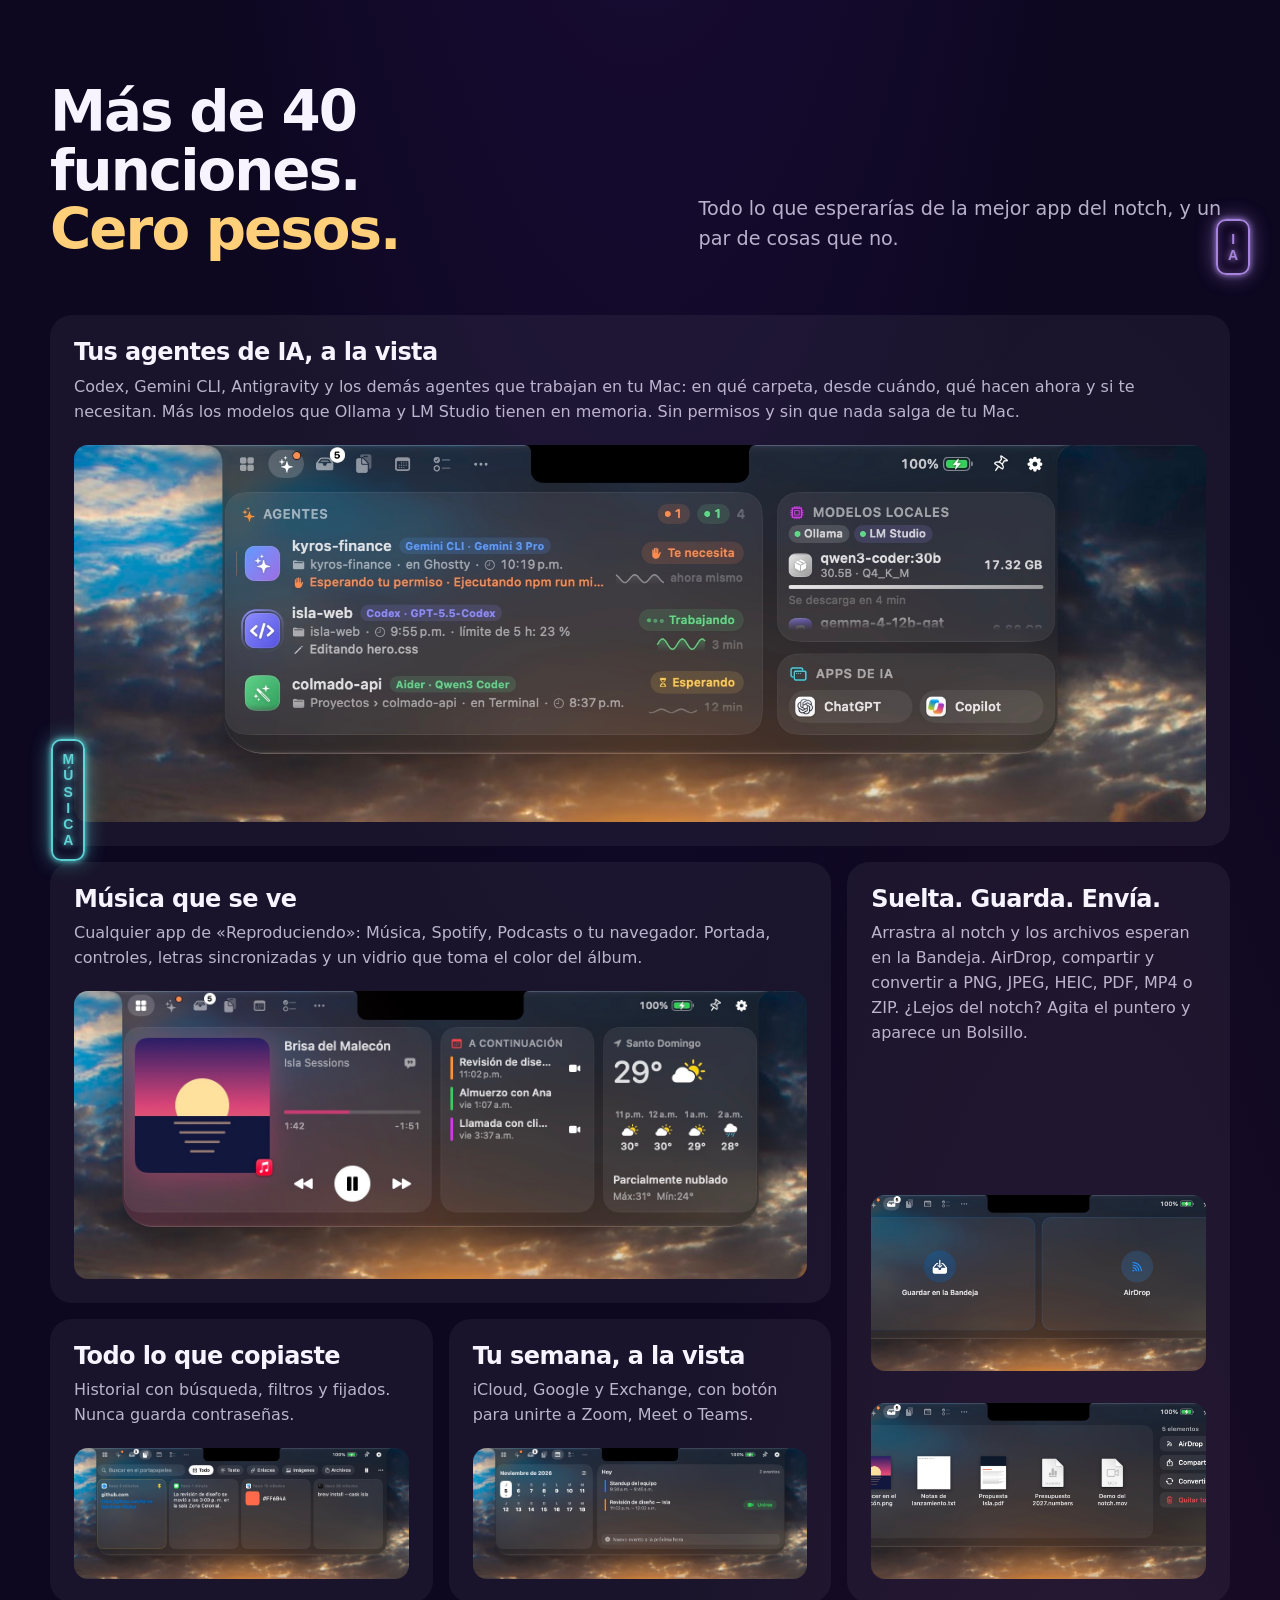
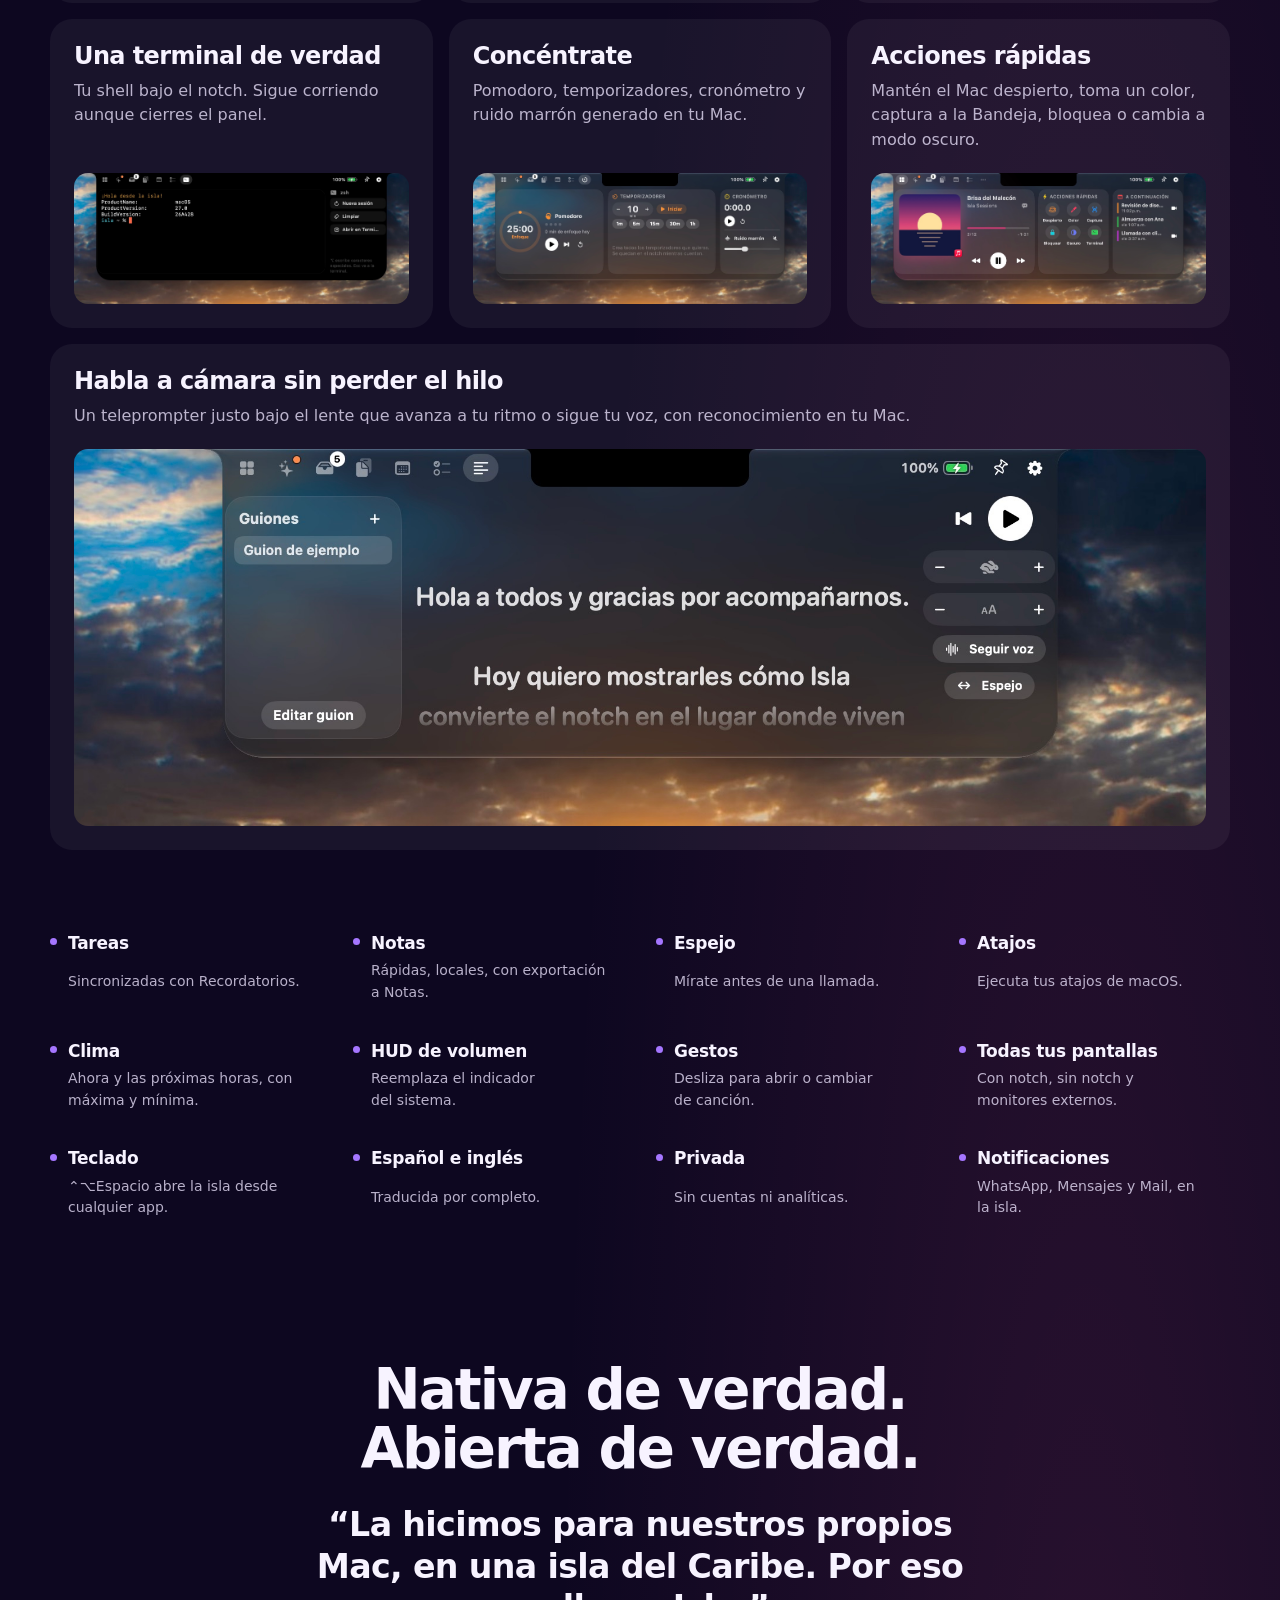
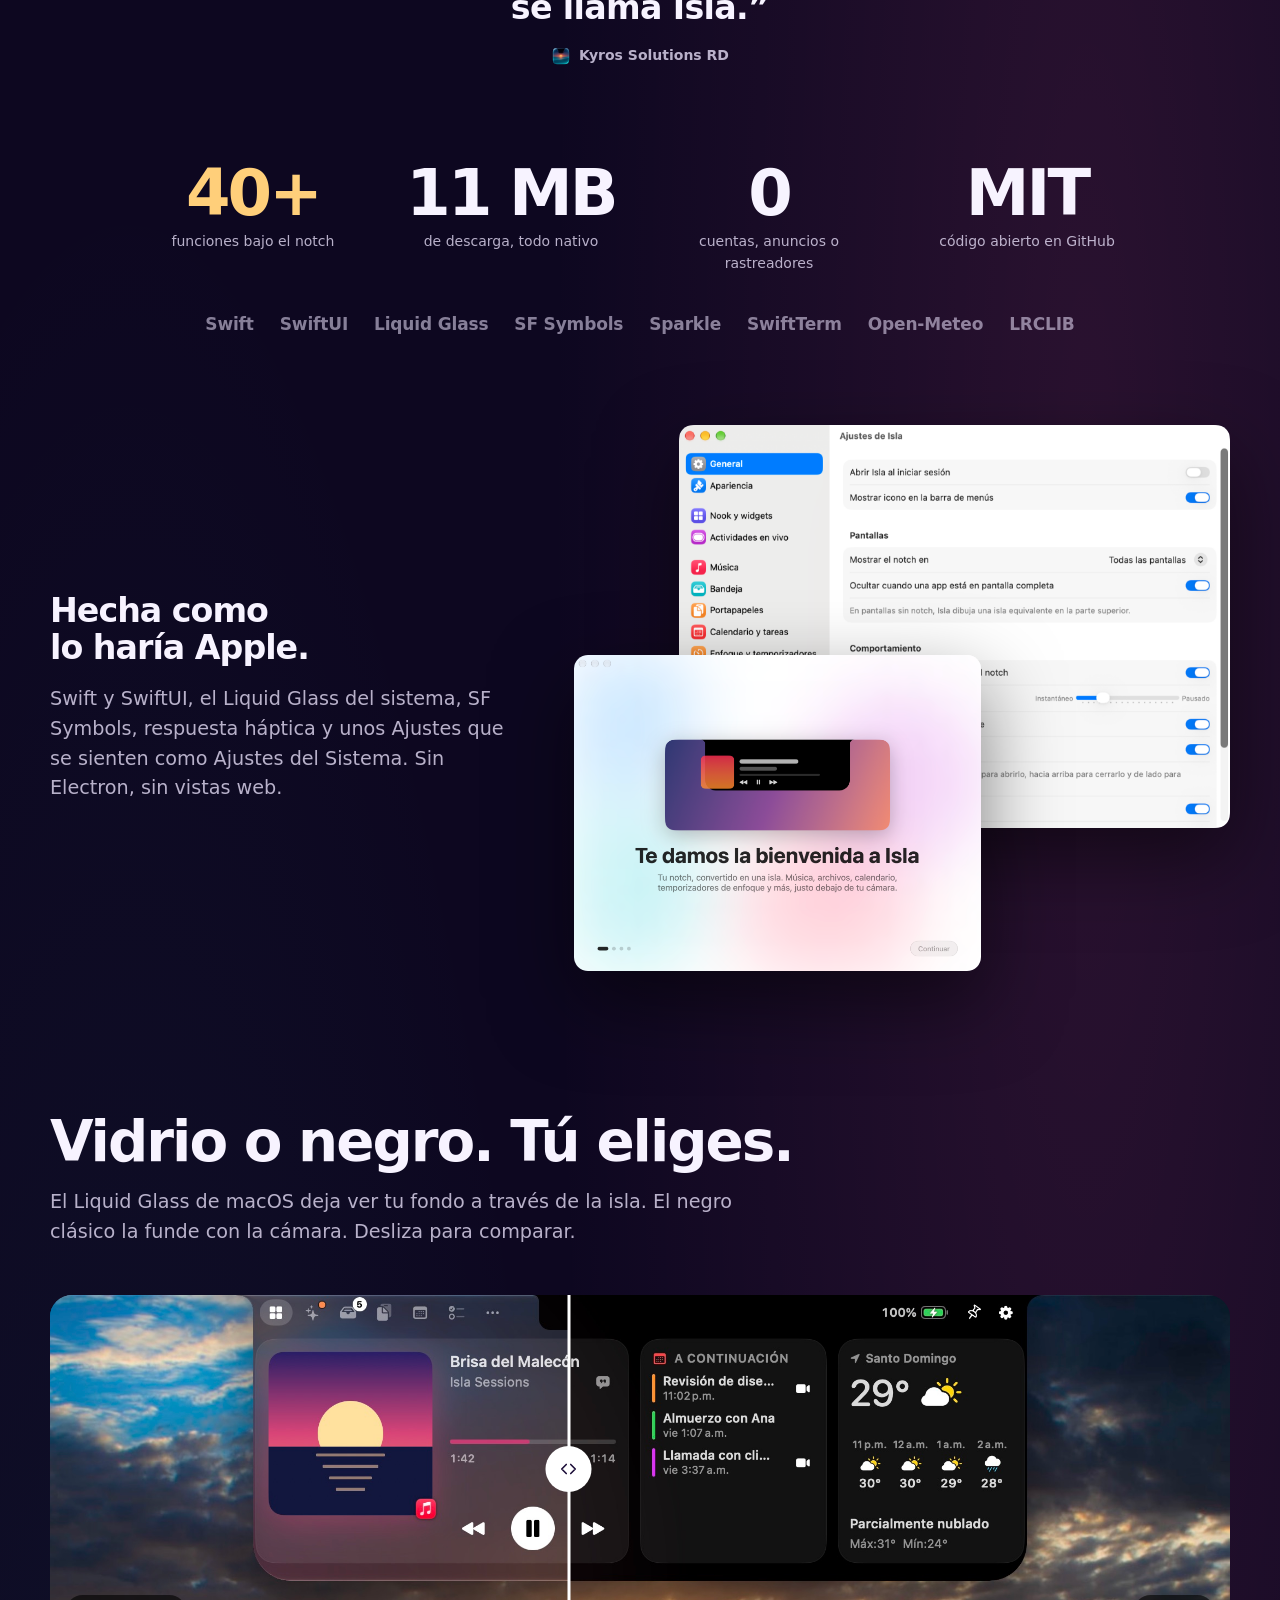
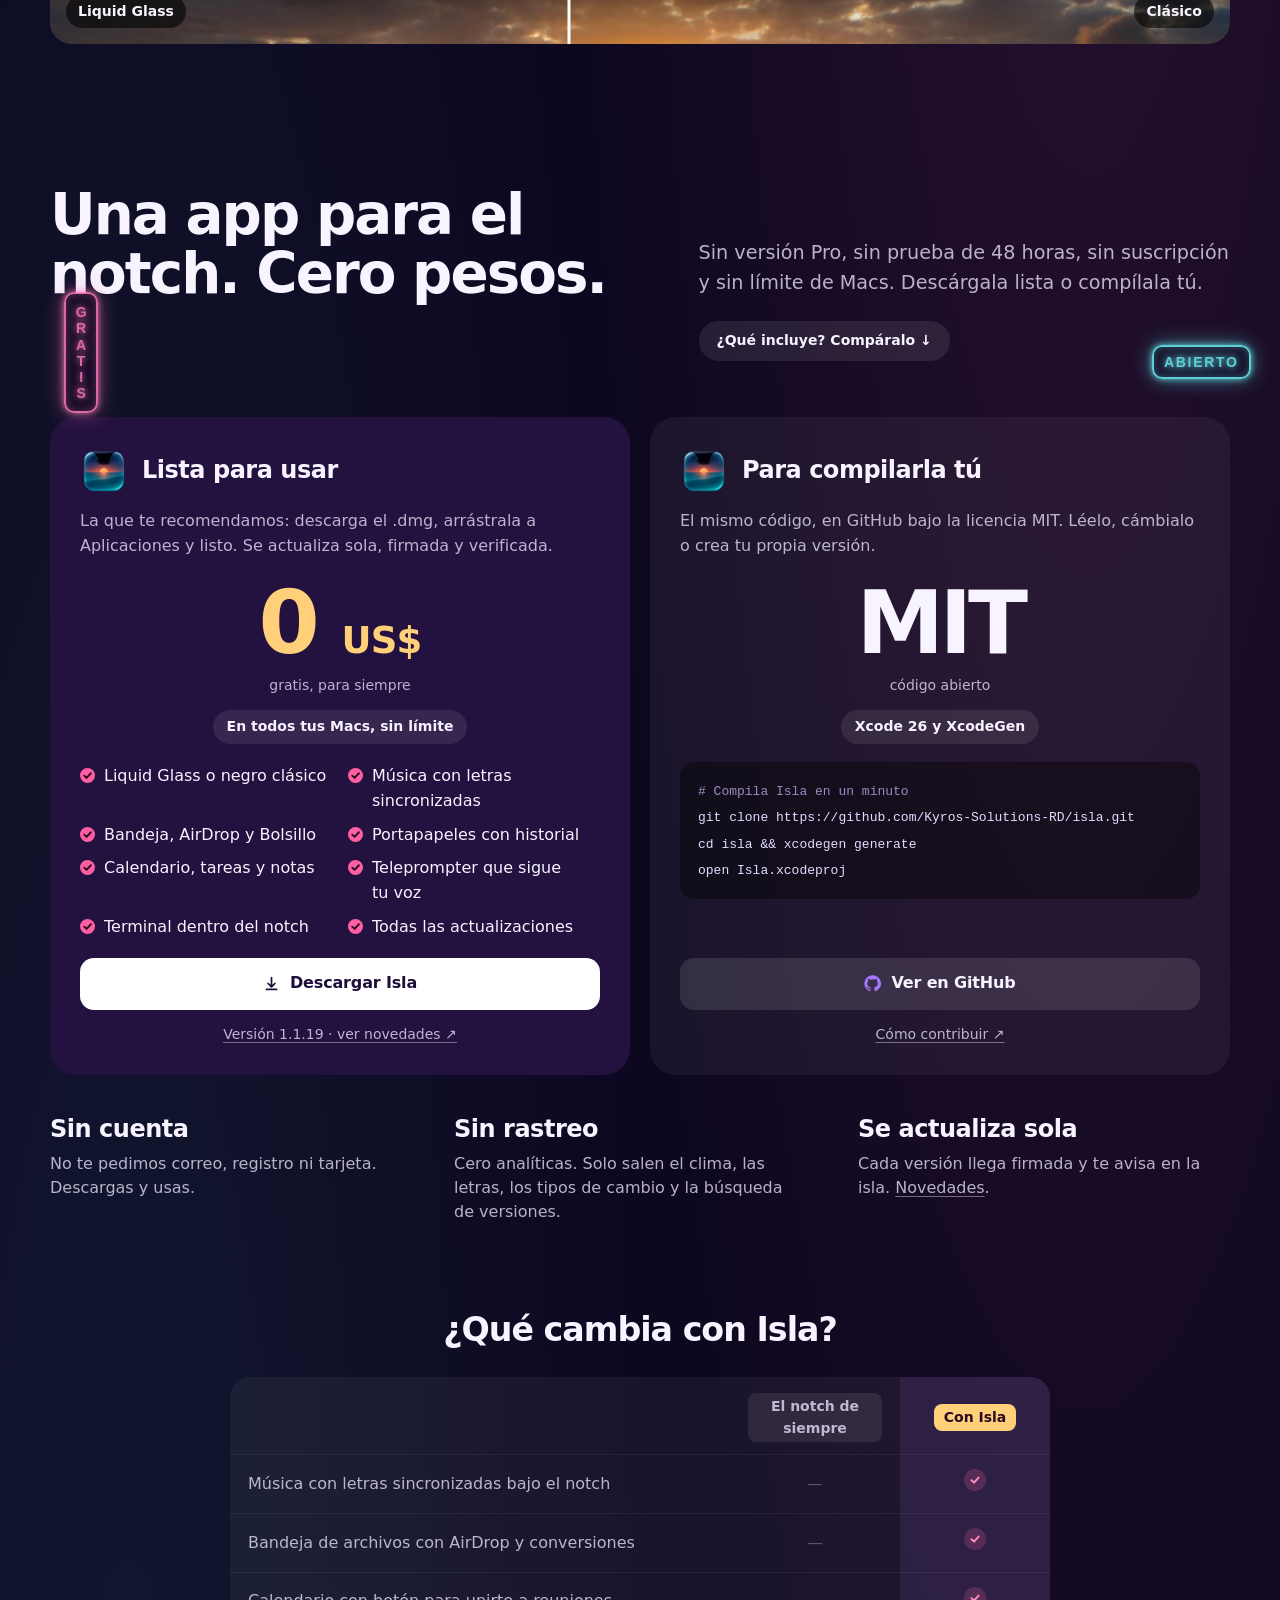
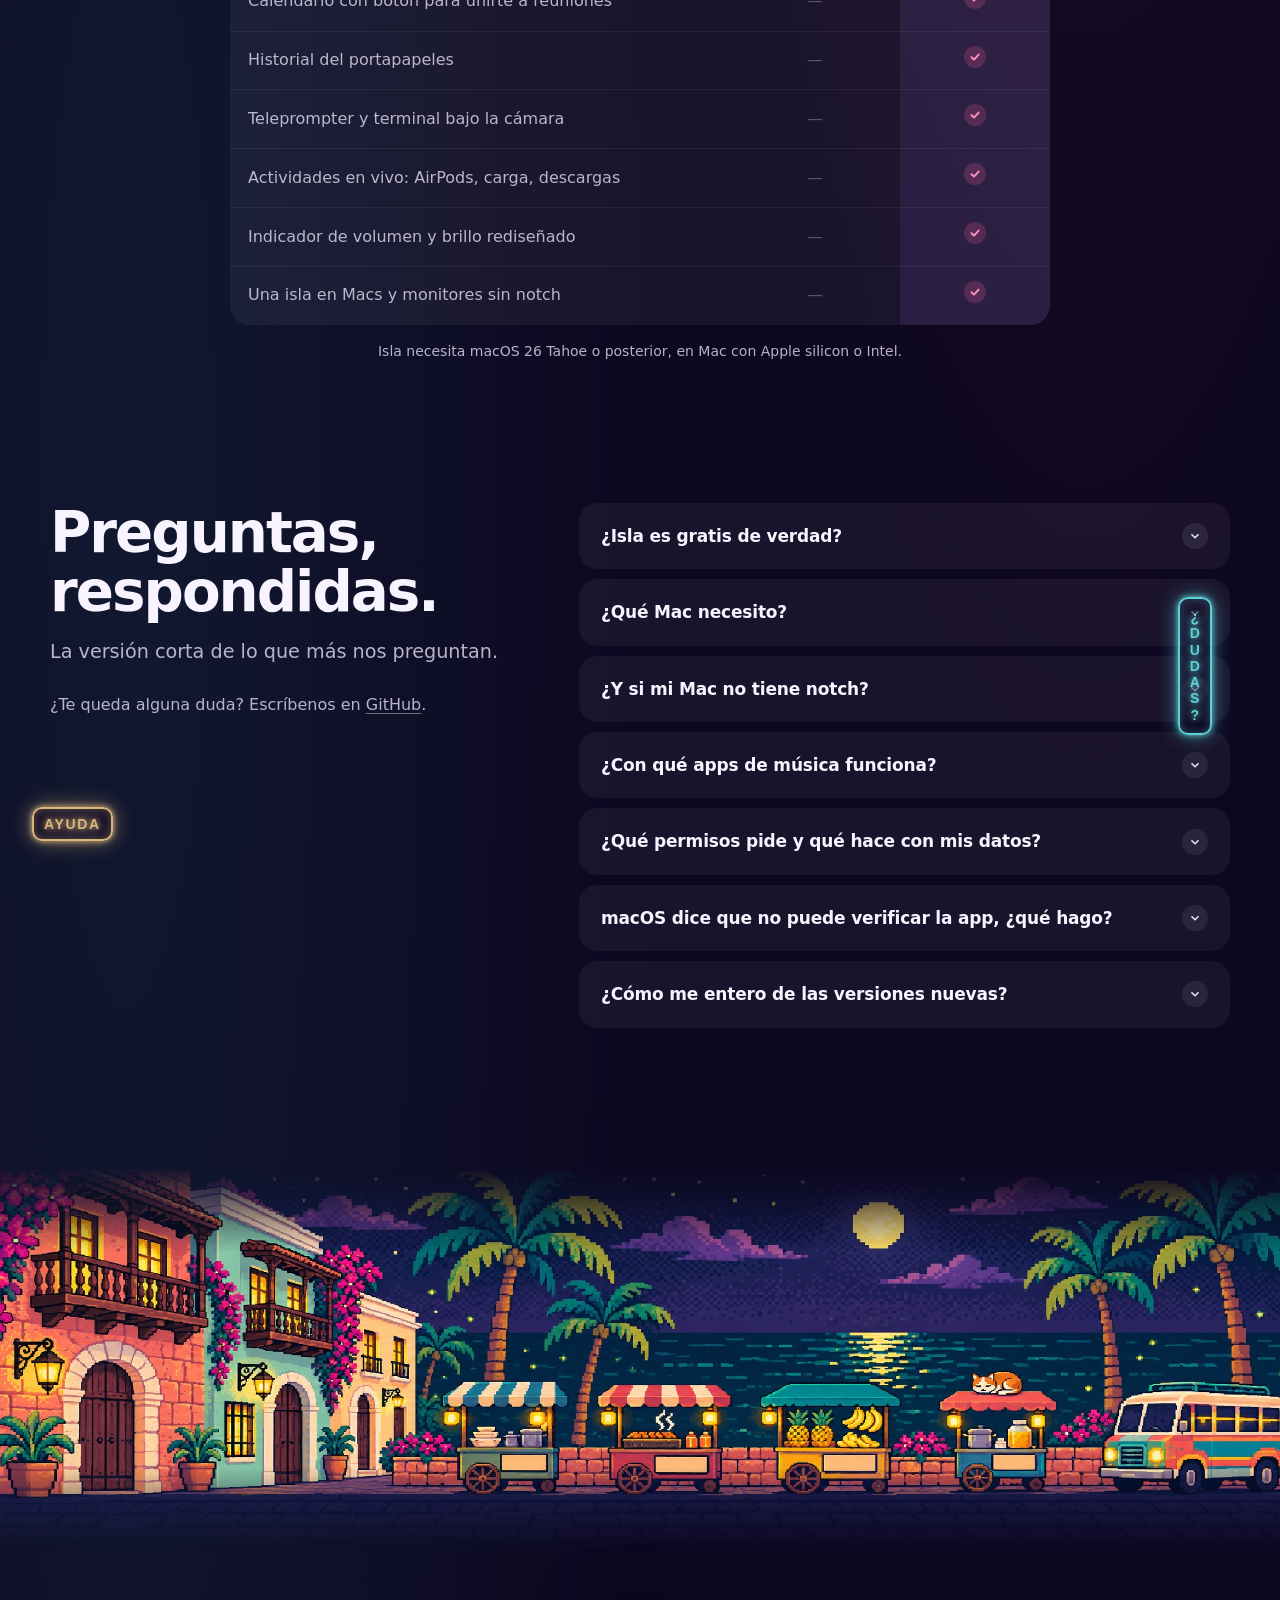
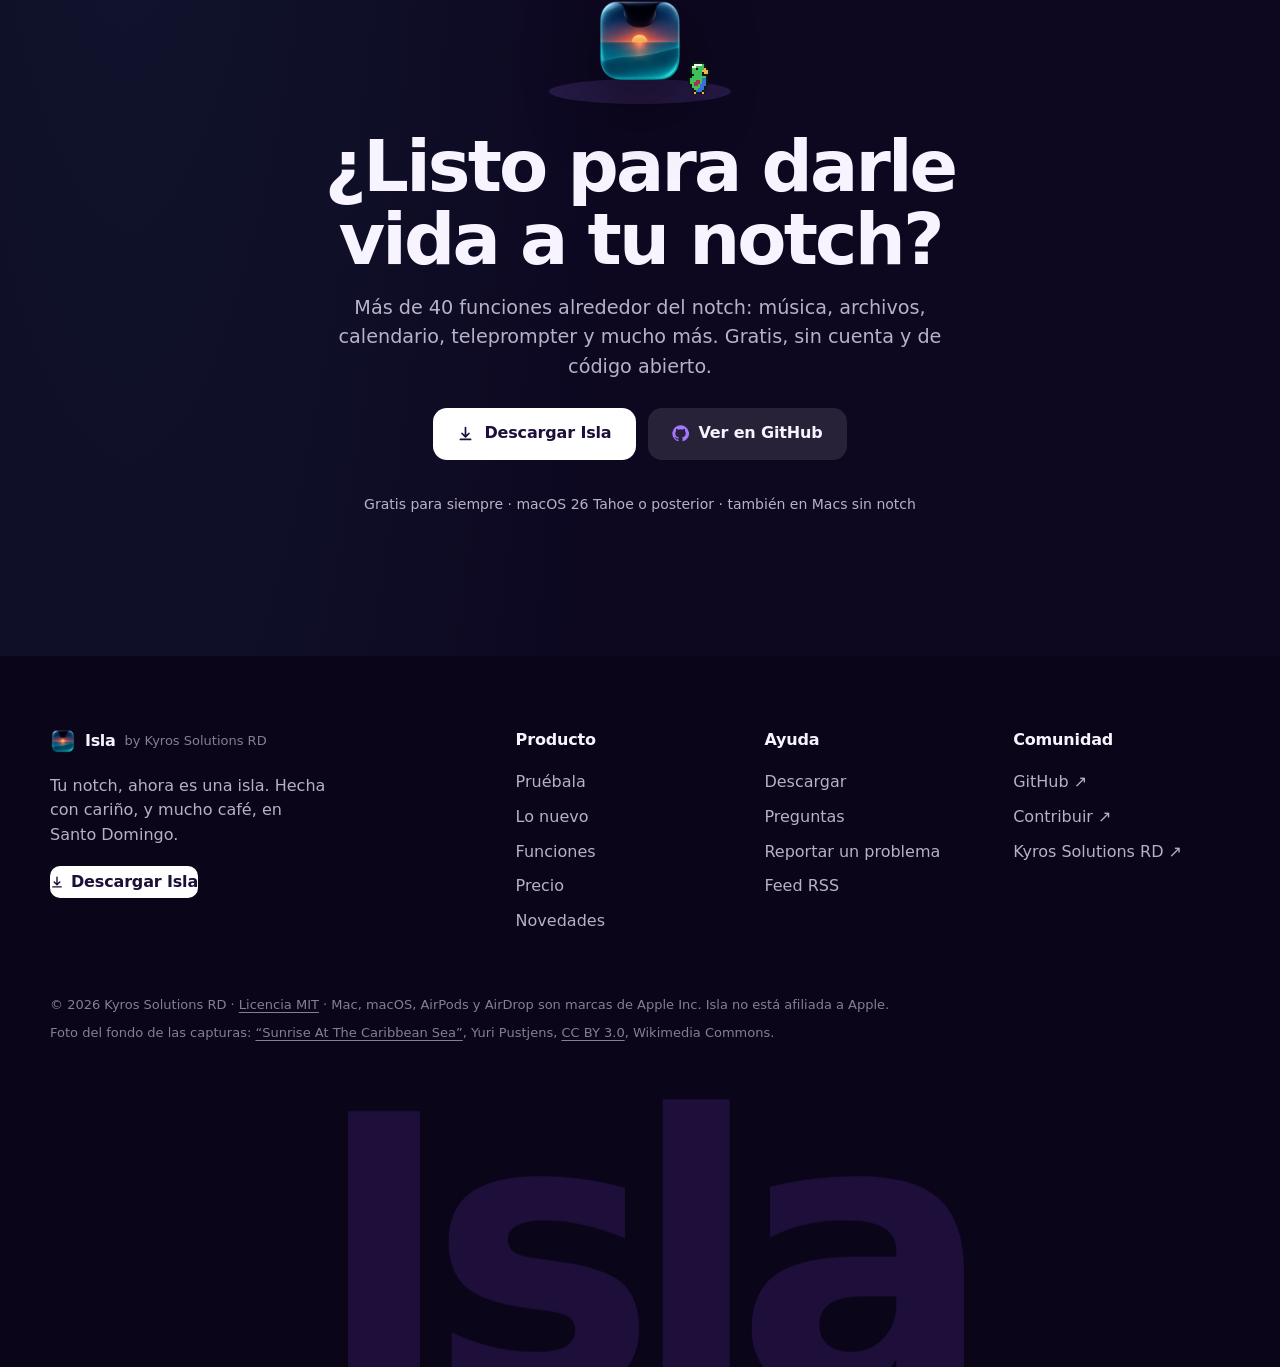
==== commit 807945d5: "Release 1.1.19" ====
--- a/website/index.html
+++ b/website/index.html
@@ -75,7 +75,7 @@
           <a class="btn btn-glass btn-lg" href="#pruebala"><svg viewBox="0 0 20 20" width="17" height="17" aria-hidden="true"><circle cx="10" cy="10" r="8.5" fill="currentColor" opacity=".9"/><path d="M6.2 10.3 8.8 12.8l5-5.4" fill="none" stroke="#1b0f33" stroke-width="2" stroke-linecap="round" stroke-linejoin="round"/></svg><span data-i18n="hero.try">Pruébala aquí</span></a>
         </div>
         <p class="hero-meta" data-i18n="hero.meta">Gratis para siempre · macOS 26 Tahoe o posterior · también en Macs sin notch</p>
-        <p class="hero-meta"><a href="novedades/"><span data-i18n="hero.news">Novedades de la versión</span> <span data-latest>1.1.18</span> →</a></p>
+        <p class="hero-meta"><a href="novedades/"><span data-i18n="hero.news">Novedades de la versión</span> <span data-latest>1.1.19</span> →</a></p>
       </div>
     </section>
 
@@ -405,7 +405,7 @@
             <li data-i18n="free.l12">Todas las actualizaciones</li>
           </ul>
           <a class="btn btn-light btn-lg btn-block" href="downloads/Isla.dmg"><svg viewBox="0 0 20 20" width="17" height="17" aria-hidden="true"><path fill="currentColor" d="M10 2a1 1 0 0 1 1 1v8.59l2.3-2.3a1 1 0 1 1 1.4 1.42l-4 4a1 1 0 0 1-1.4 0l-4-4a1 1 0 1 1 1.4-1.42L9 11.59V3a1 1 0 0 1 1-1ZM4 16a1 1 0 1 0 0 2h12a1 1 0 1 0 0-2H4Z"/></svg><span data-i18n="plan.a.cta">Descargar Isla</span></a>
-          <p class="plan-foot"><a href="novedades/" data-i18n="plan.a.foot">Versión <span data-latest>1.1.18</span> · ver novedades ↗</a></p>
+          <p class="plan-foot"><a href="novedades/" data-i18n="plan.a.foot">Versión <span data-latest>1.1.19</span> · ver novedades ↗</a></p>
         </article>
         <article class="plan">
           <header class="plan-head">
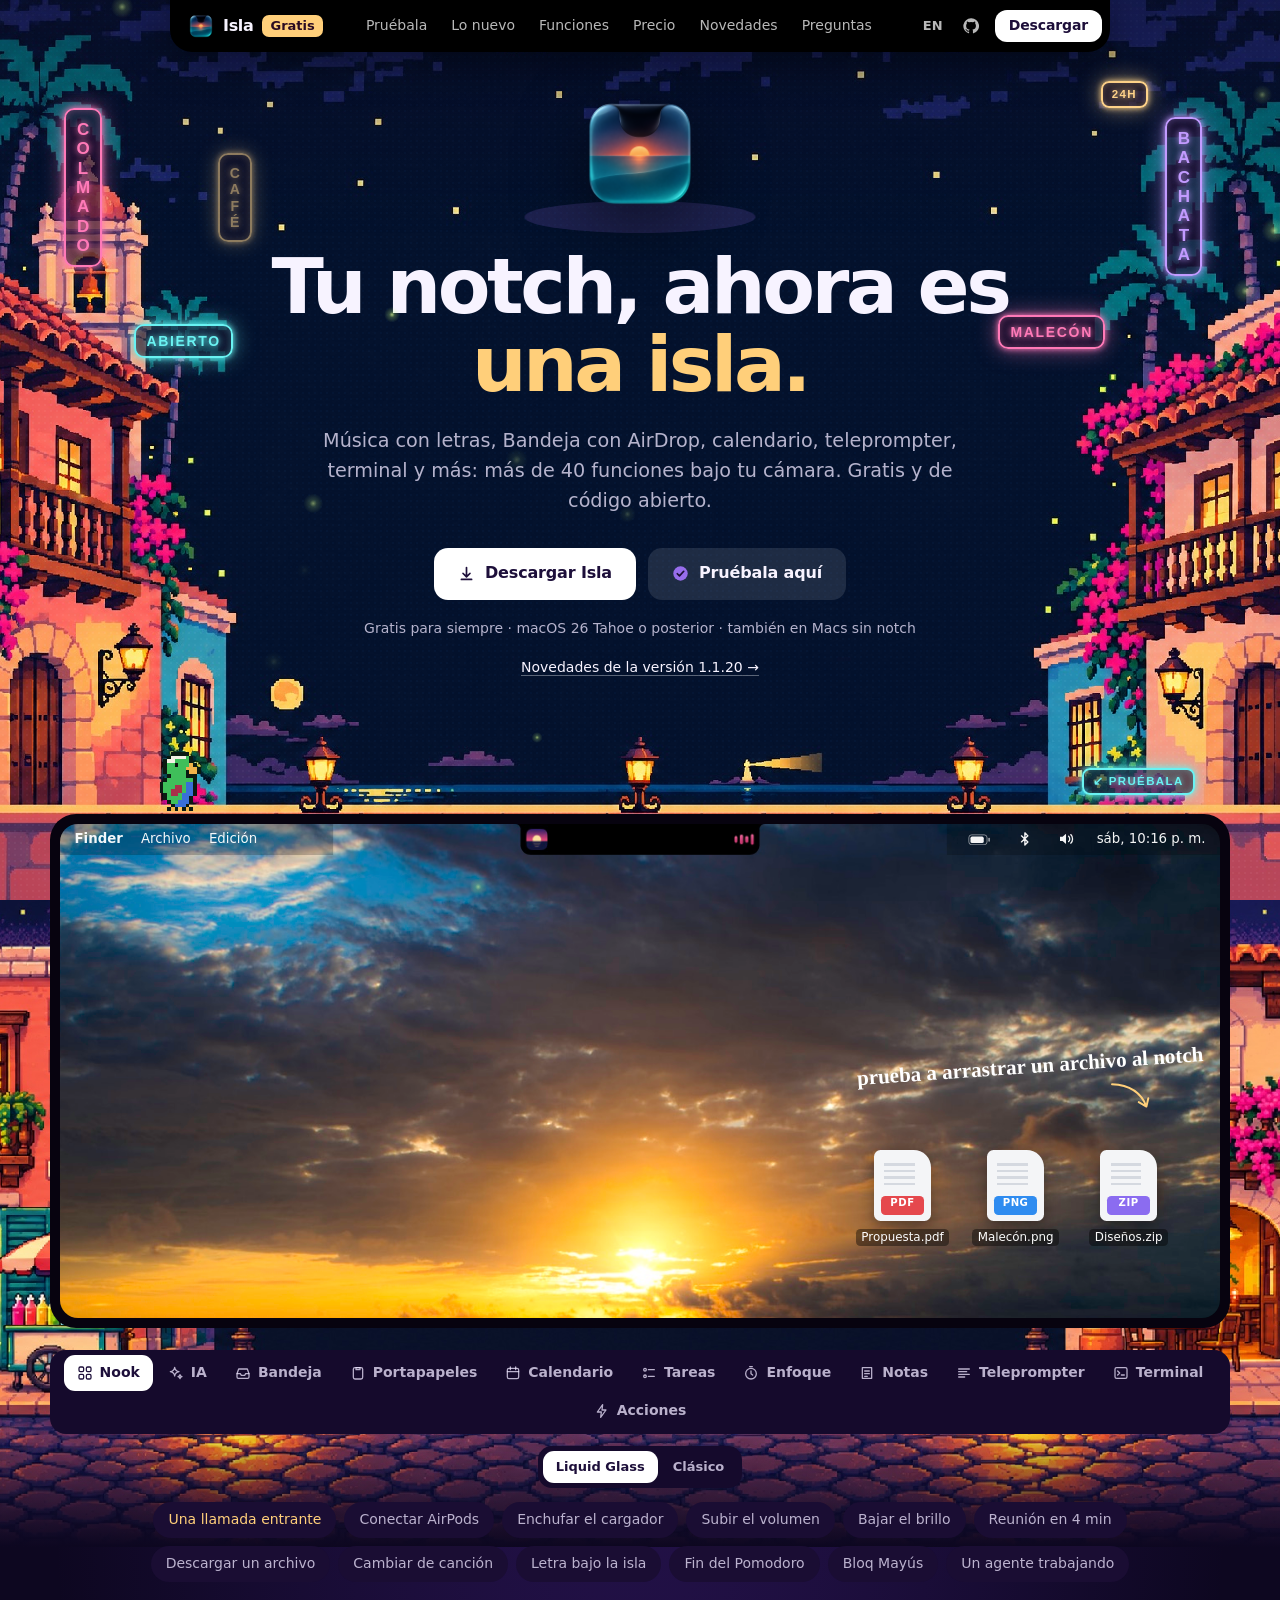
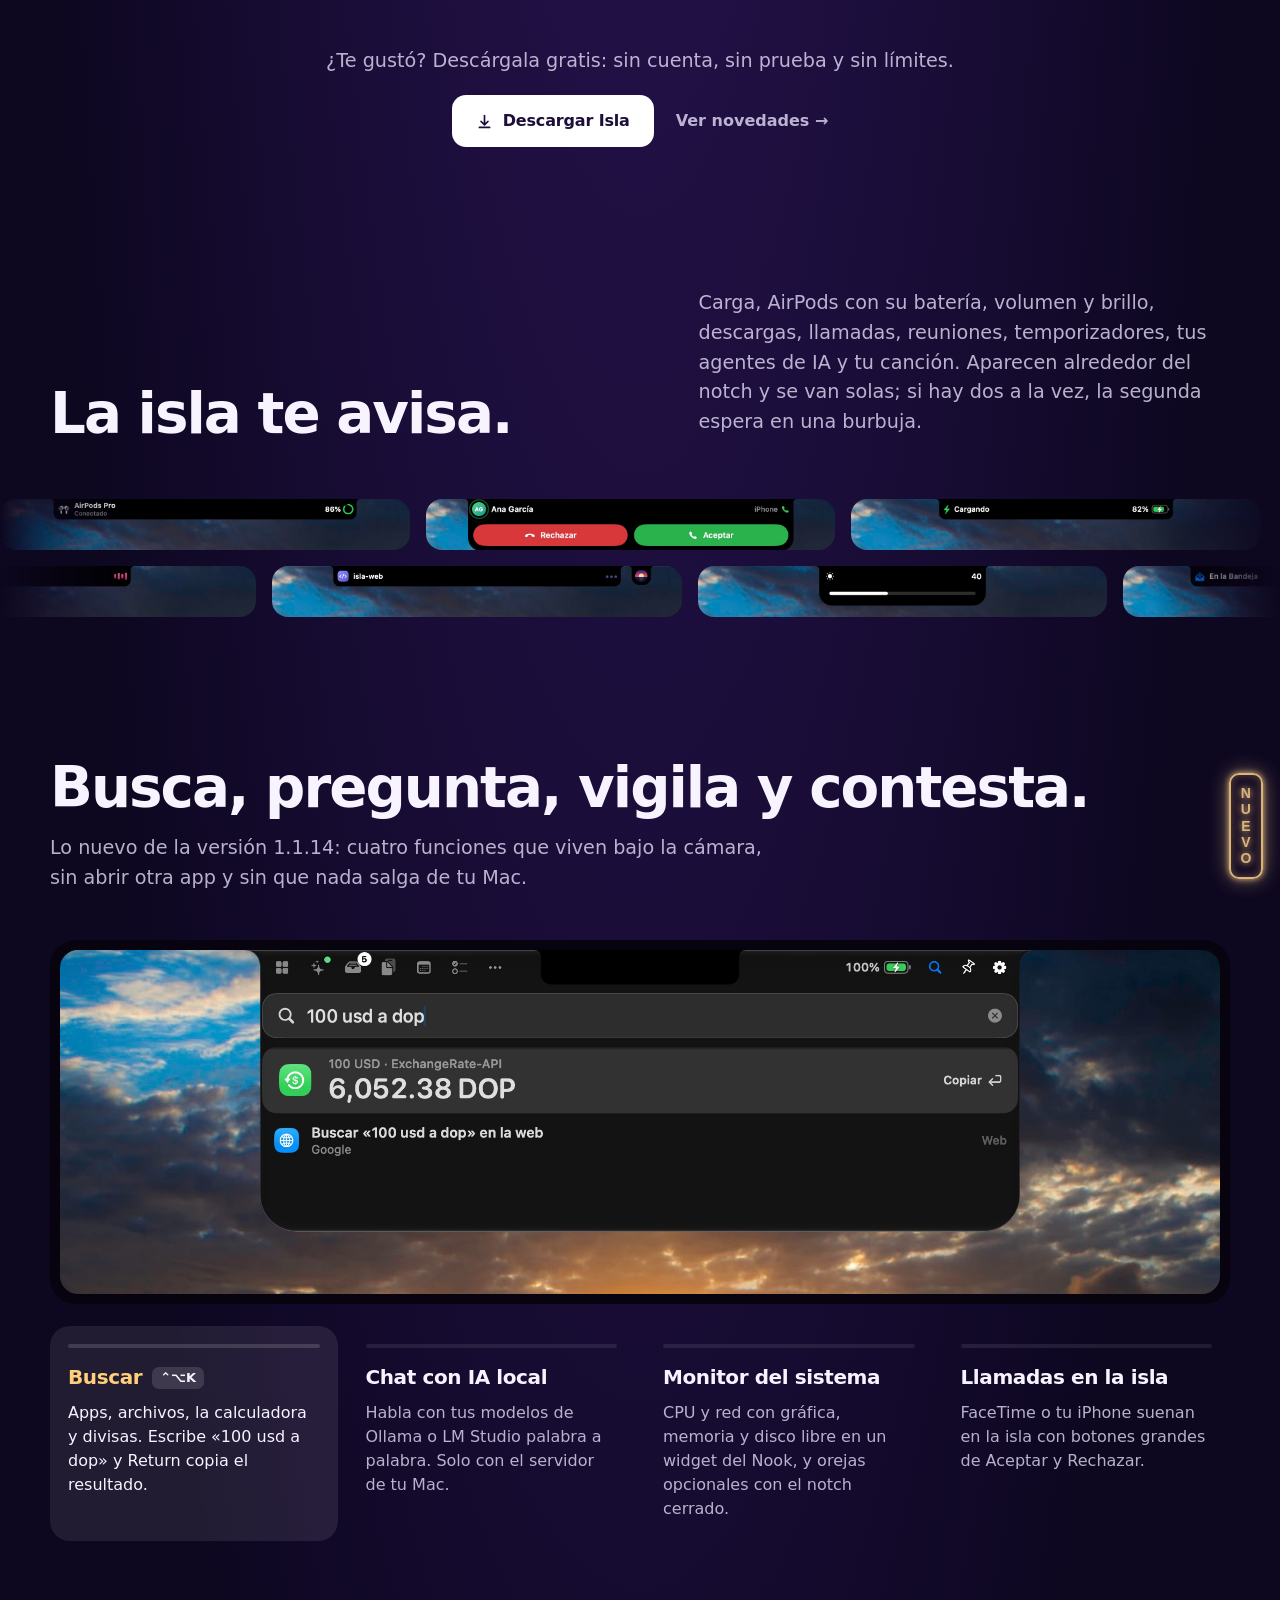
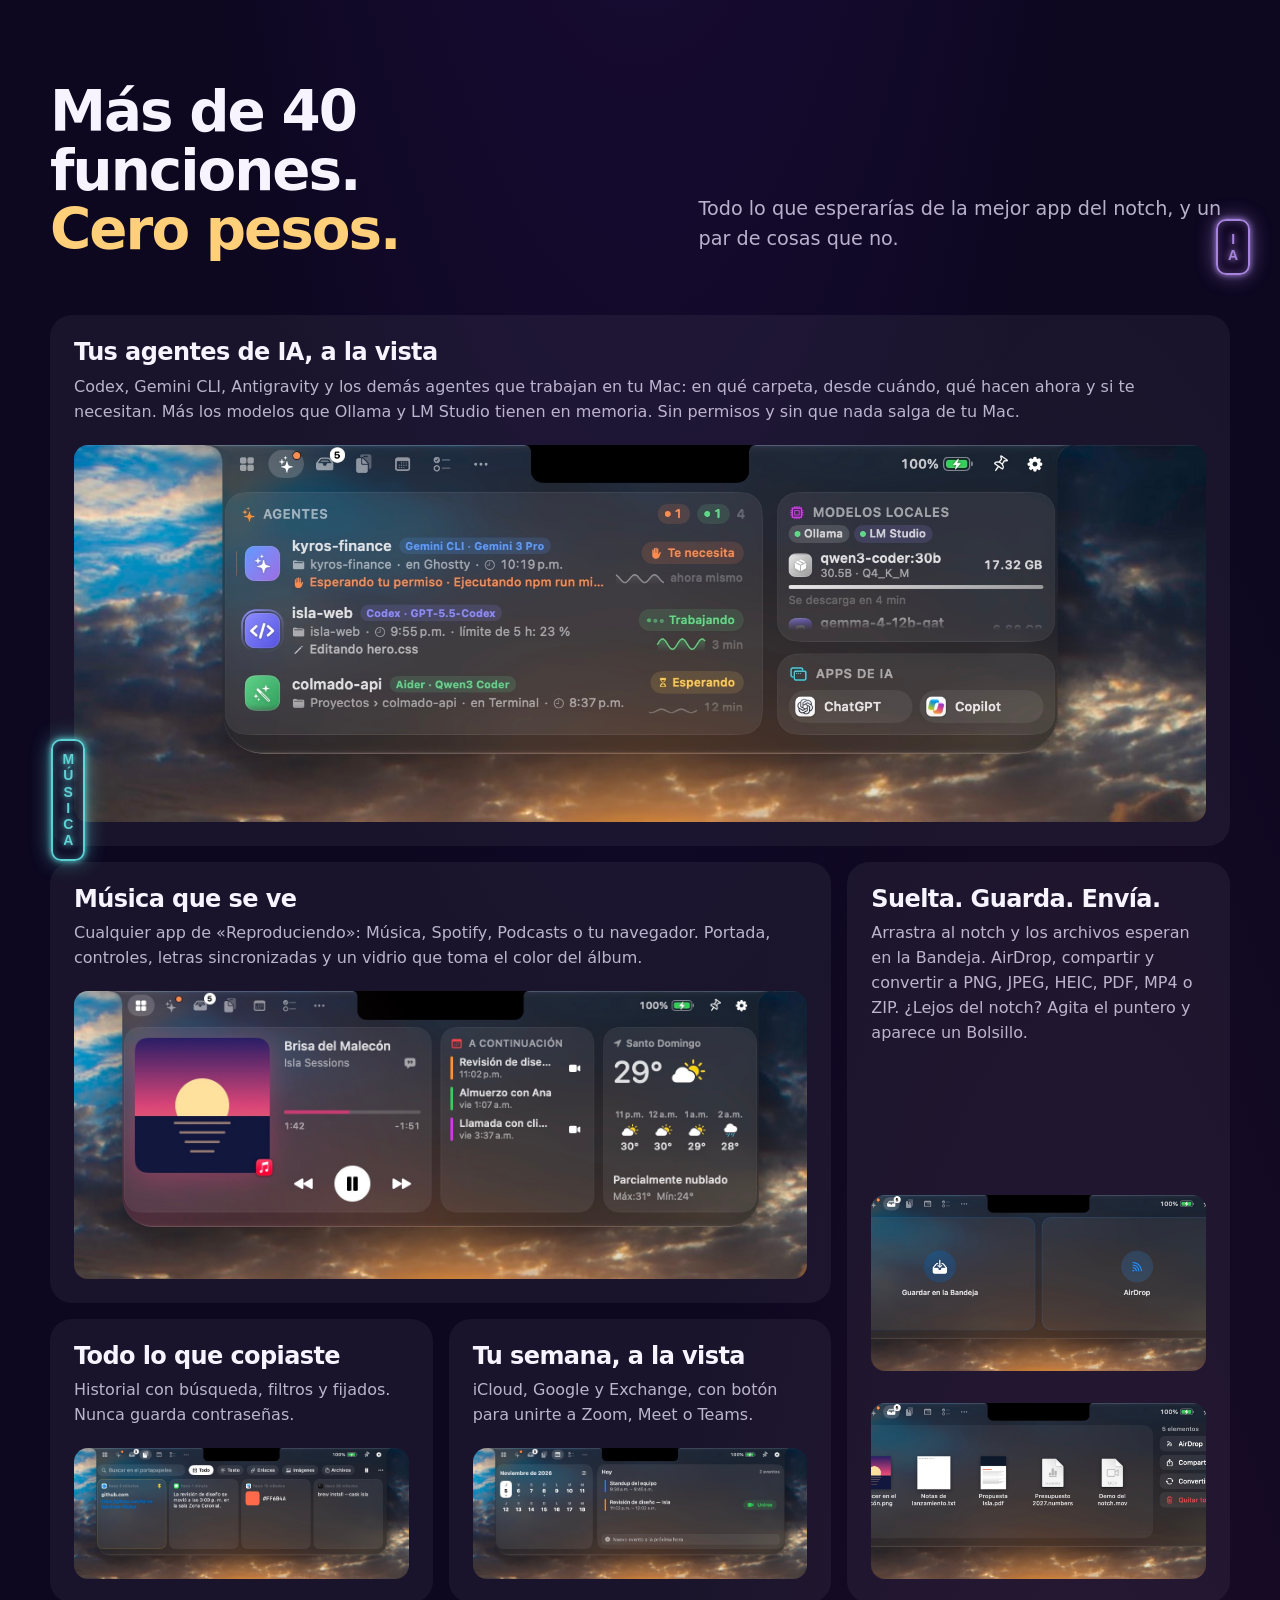
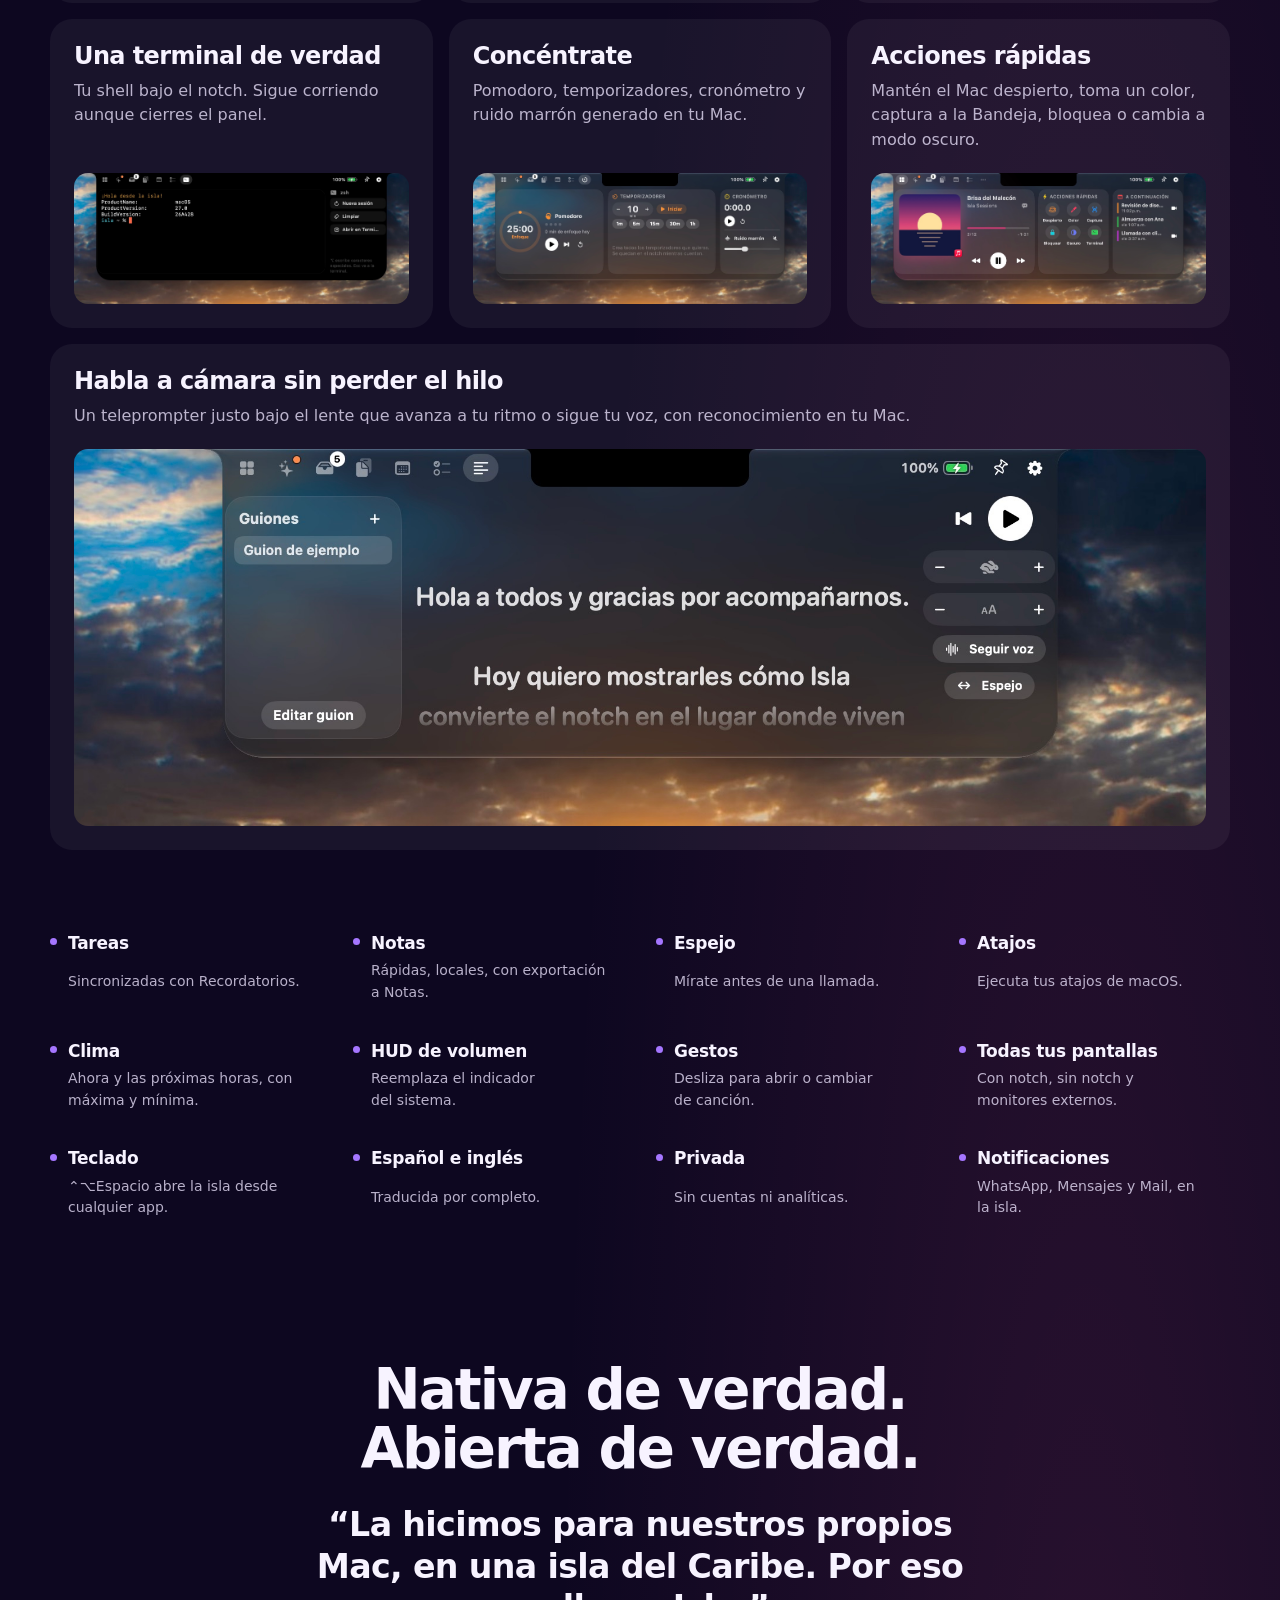
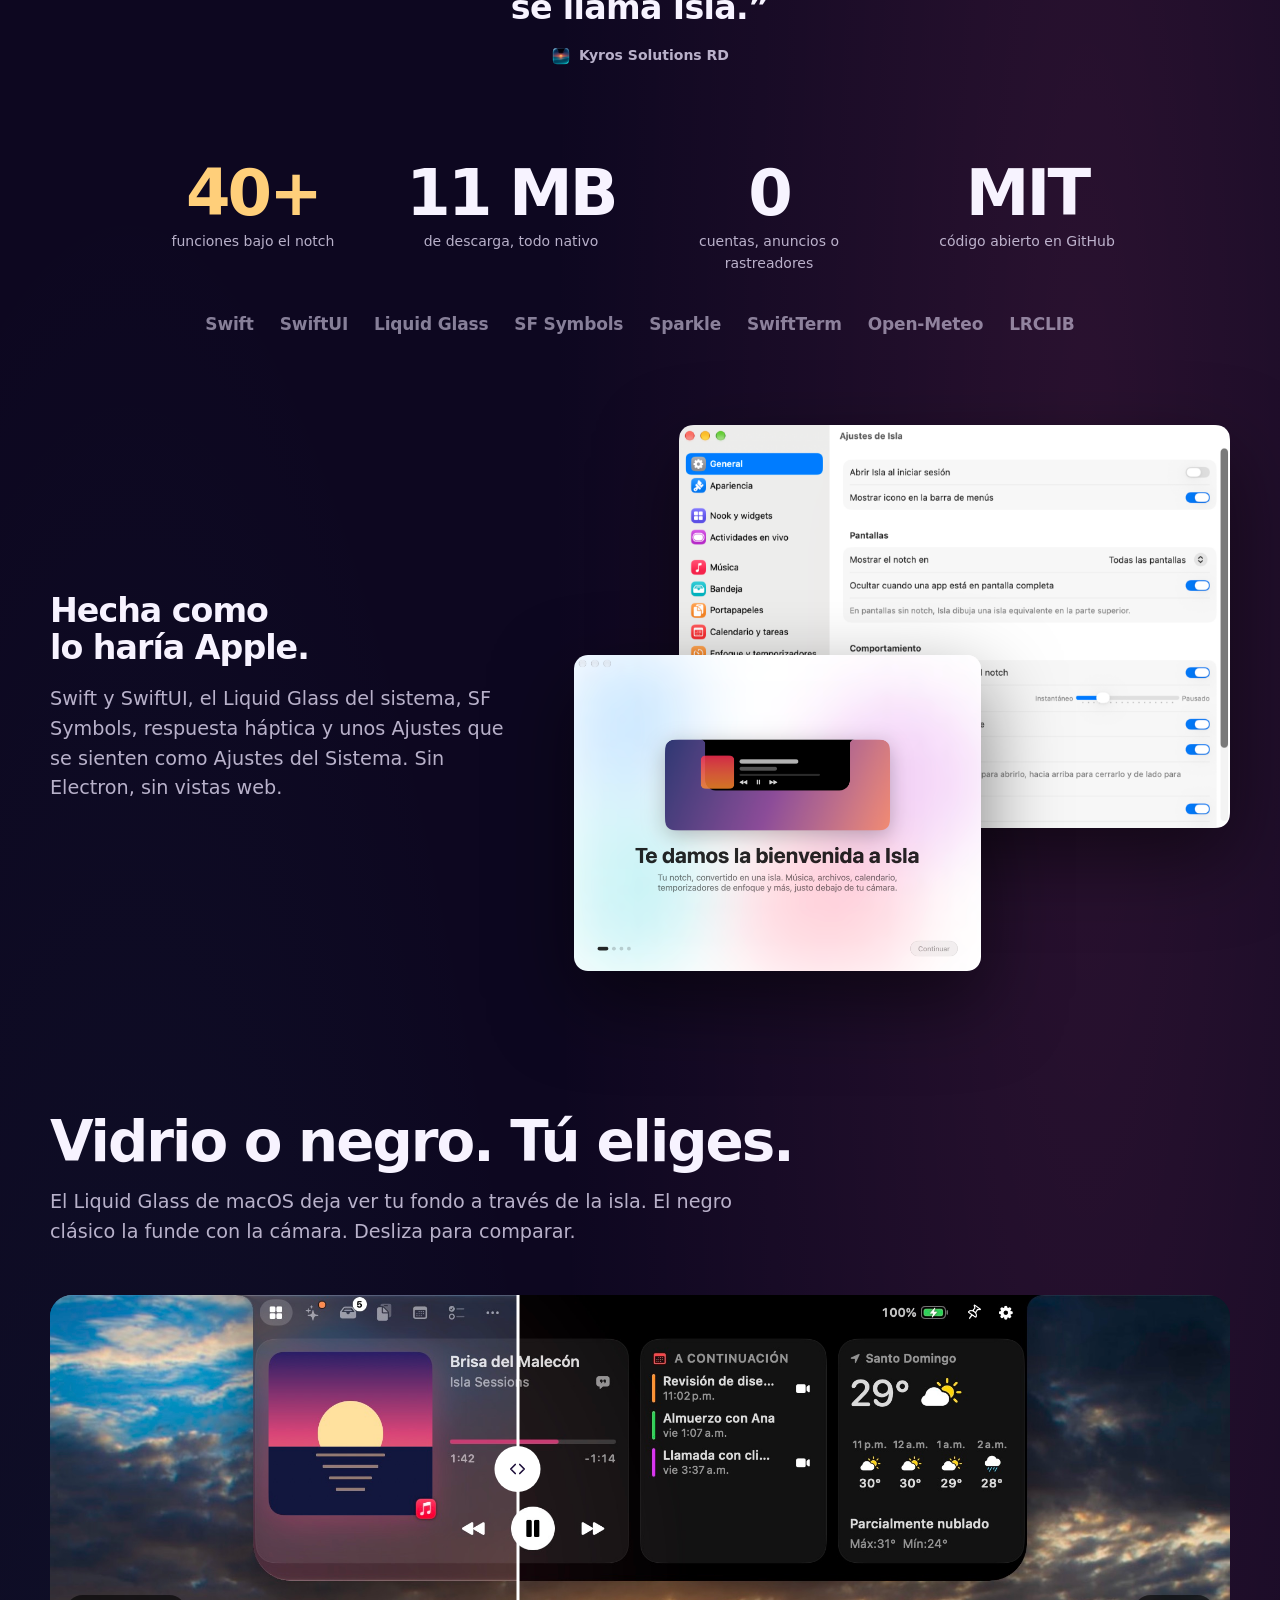
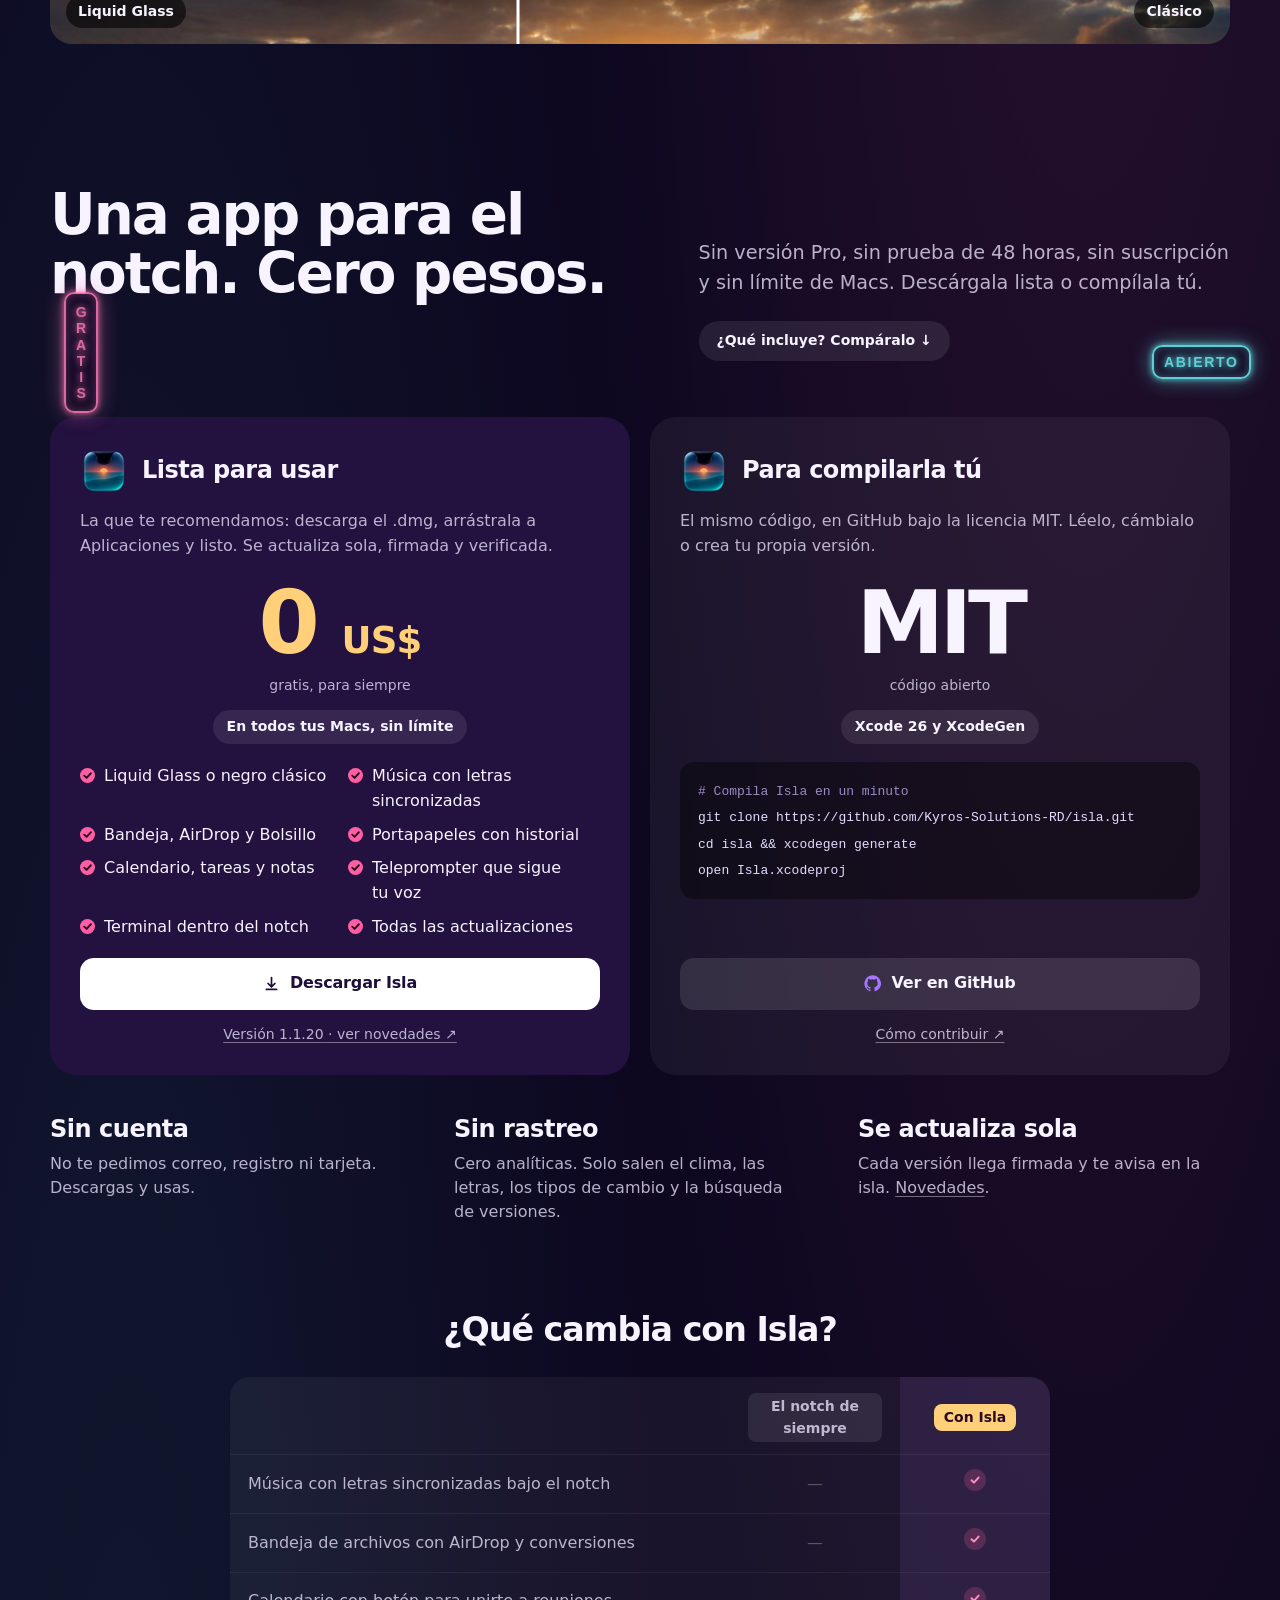
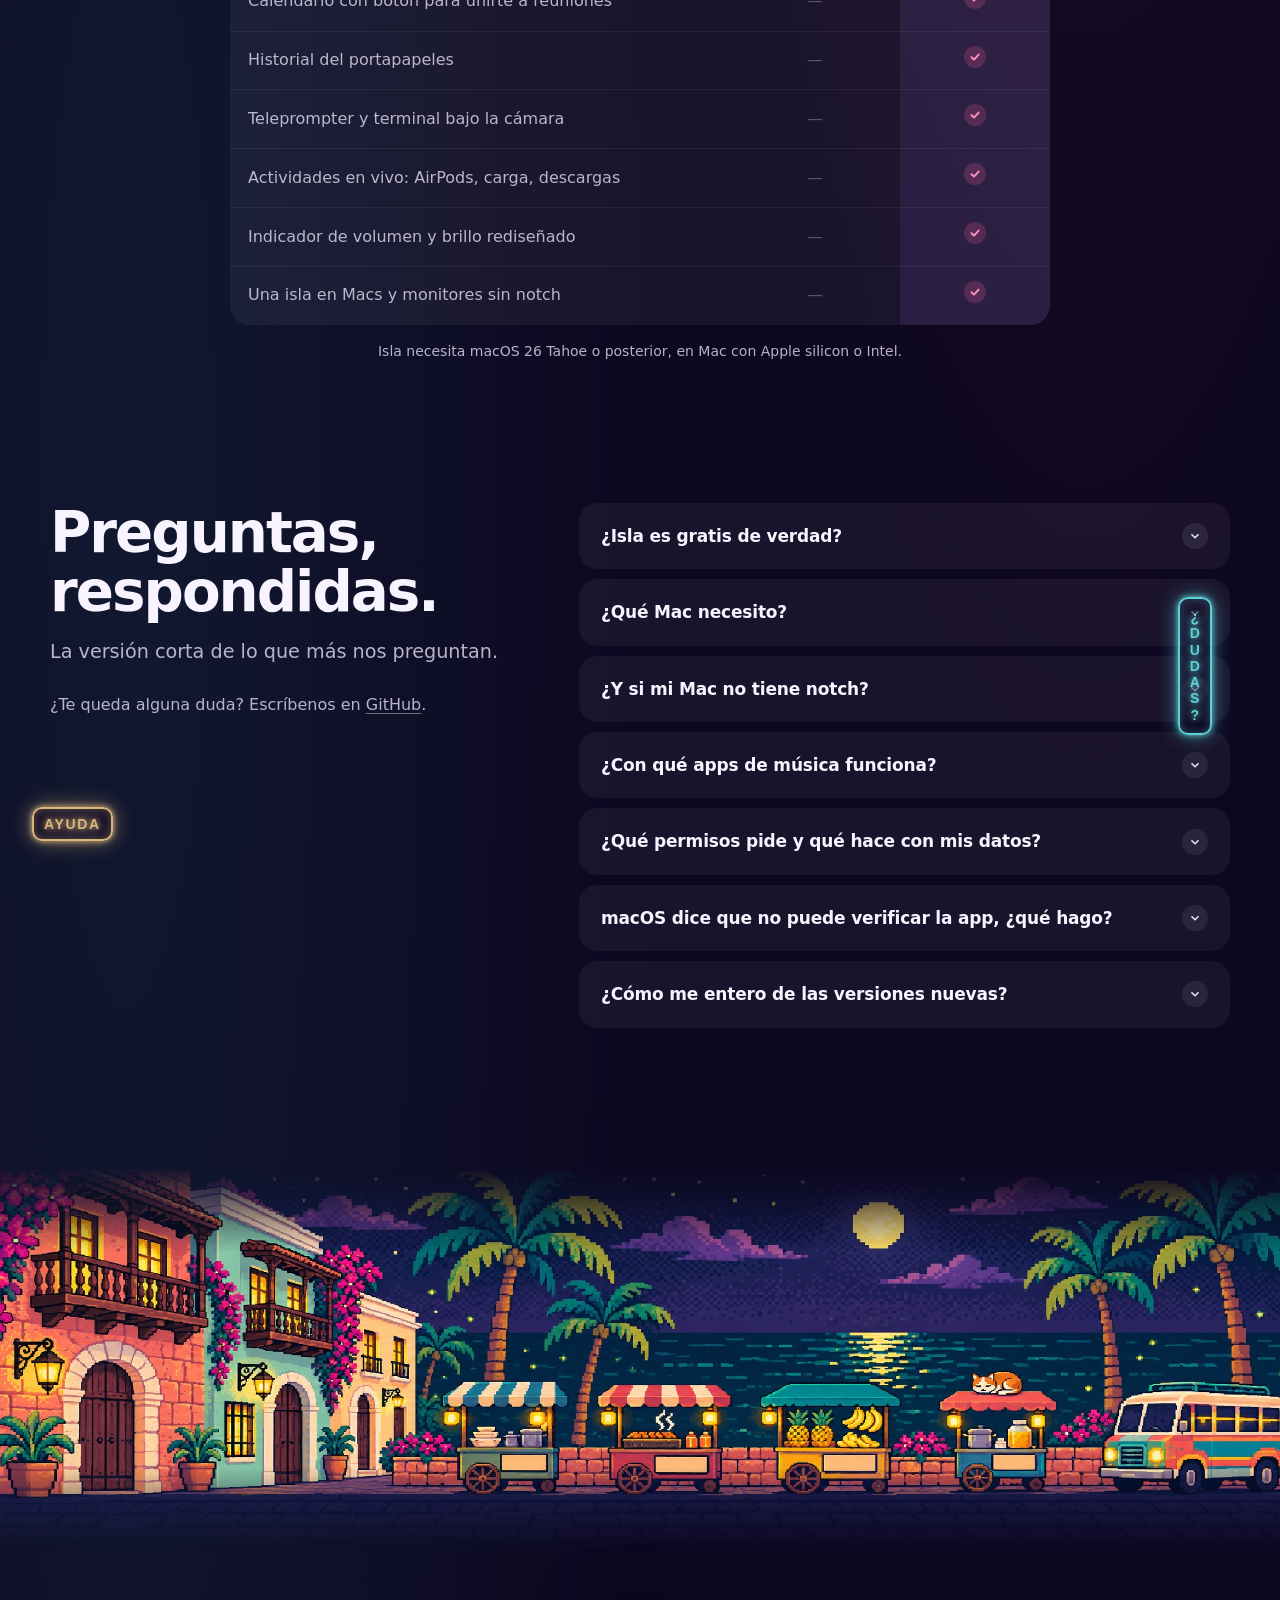
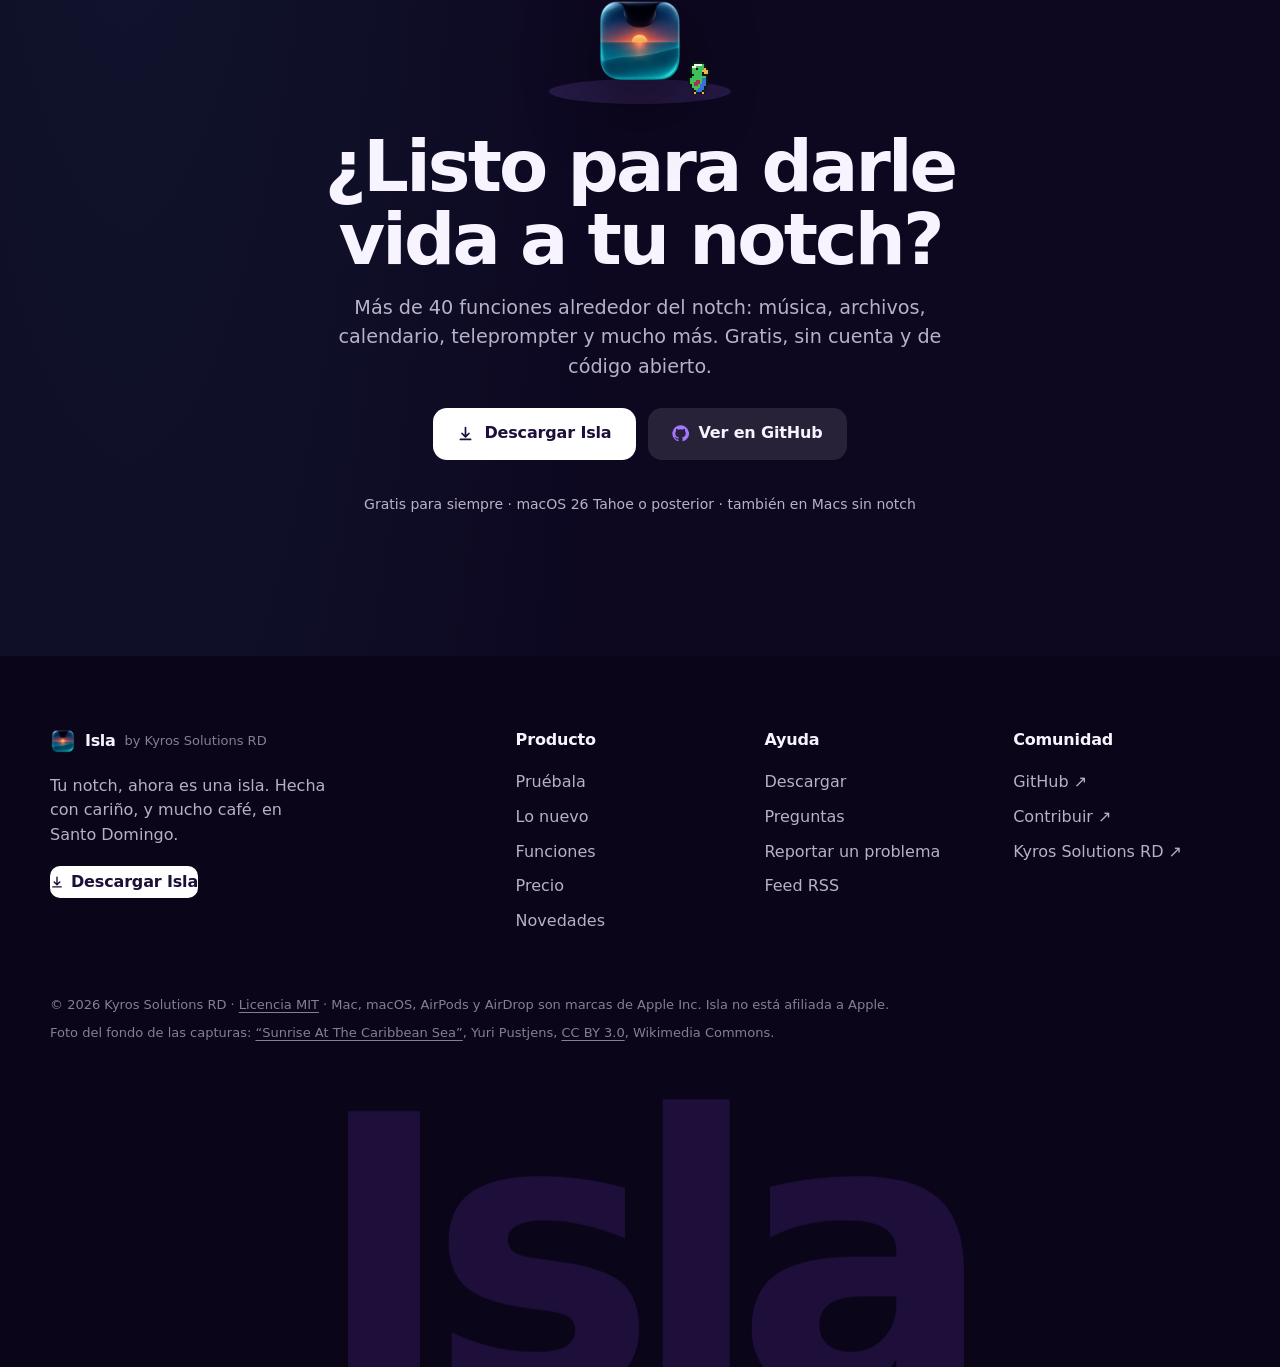
==== commit 1514a652: "Release 1.1.20" ====
--- a/website/index.html
+++ b/website/index.html
@@ -75,7 +75,7 @@
           <a class="btn btn-glass btn-lg" href="#pruebala"><svg viewBox="0 0 20 20" width="17" height="17" aria-hidden="true"><circle cx="10" cy="10" r="8.5" fill="currentColor" opacity=".9"/><path d="M6.2 10.3 8.8 12.8l5-5.4" fill="none" stroke="#1b0f33" stroke-width="2" stroke-linecap="round" stroke-linejoin="round"/></svg><span data-i18n="hero.try">Pruébala aquí</span></a>
         </div>
         <p class="hero-meta" data-i18n="hero.meta">Gratis para siempre · macOS 26 Tahoe o posterior · también en Macs sin notch</p>
-        <p class="hero-meta"><a href="novedades/"><span data-i18n="hero.news">Novedades de la versión</span> <span data-latest>1.1.19</span> →</a></p>
+        <p class="hero-meta"><a href="novedades/"><span data-i18n="hero.news">Novedades de la versión</span> <span data-latest>1.1.20</span> →</a></p>
       </div>
     </section>
 
@@ -405,7 +405,7 @@
             <li data-i18n="free.l12">Todas las actualizaciones</li>
           </ul>
           <a class="btn btn-light btn-lg btn-block" href="downloads/Isla.dmg"><svg viewBox="0 0 20 20" width="17" height="17" aria-hidden="true"><path fill="currentColor" d="M10 2a1 1 0 0 1 1 1v8.59l2.3-2.3a1 1 0 1 1 1.4 1.42l-4 4a1 1 0 0 1-1.4 0l-4-4a1 1 0 1 1 1.4-1.42L9 11.59V3a1 1 0 0 1 1-1ZM4 16a1 1 0 1 0 0 2h12a1 1 0 1 0 0-2H4Z"/></svg><span data-i18n="plan.a.cta">Descargar Isla</span></a>
-          <p class="plan-foot"><a href="novedades/" data-i18n="plan.a.foot">Versión <span data-latest>1.1.19</span> · ver novedades ↗</a></p>
+          <p class="plan-foot"><a href="novedades/" data-i18n="plan.a.foot">Versión <span data-latest>1.1.20</span> · ver novedades ↗</a></p>
         </article>
         <article class="plan">
           <header class="plan-head">
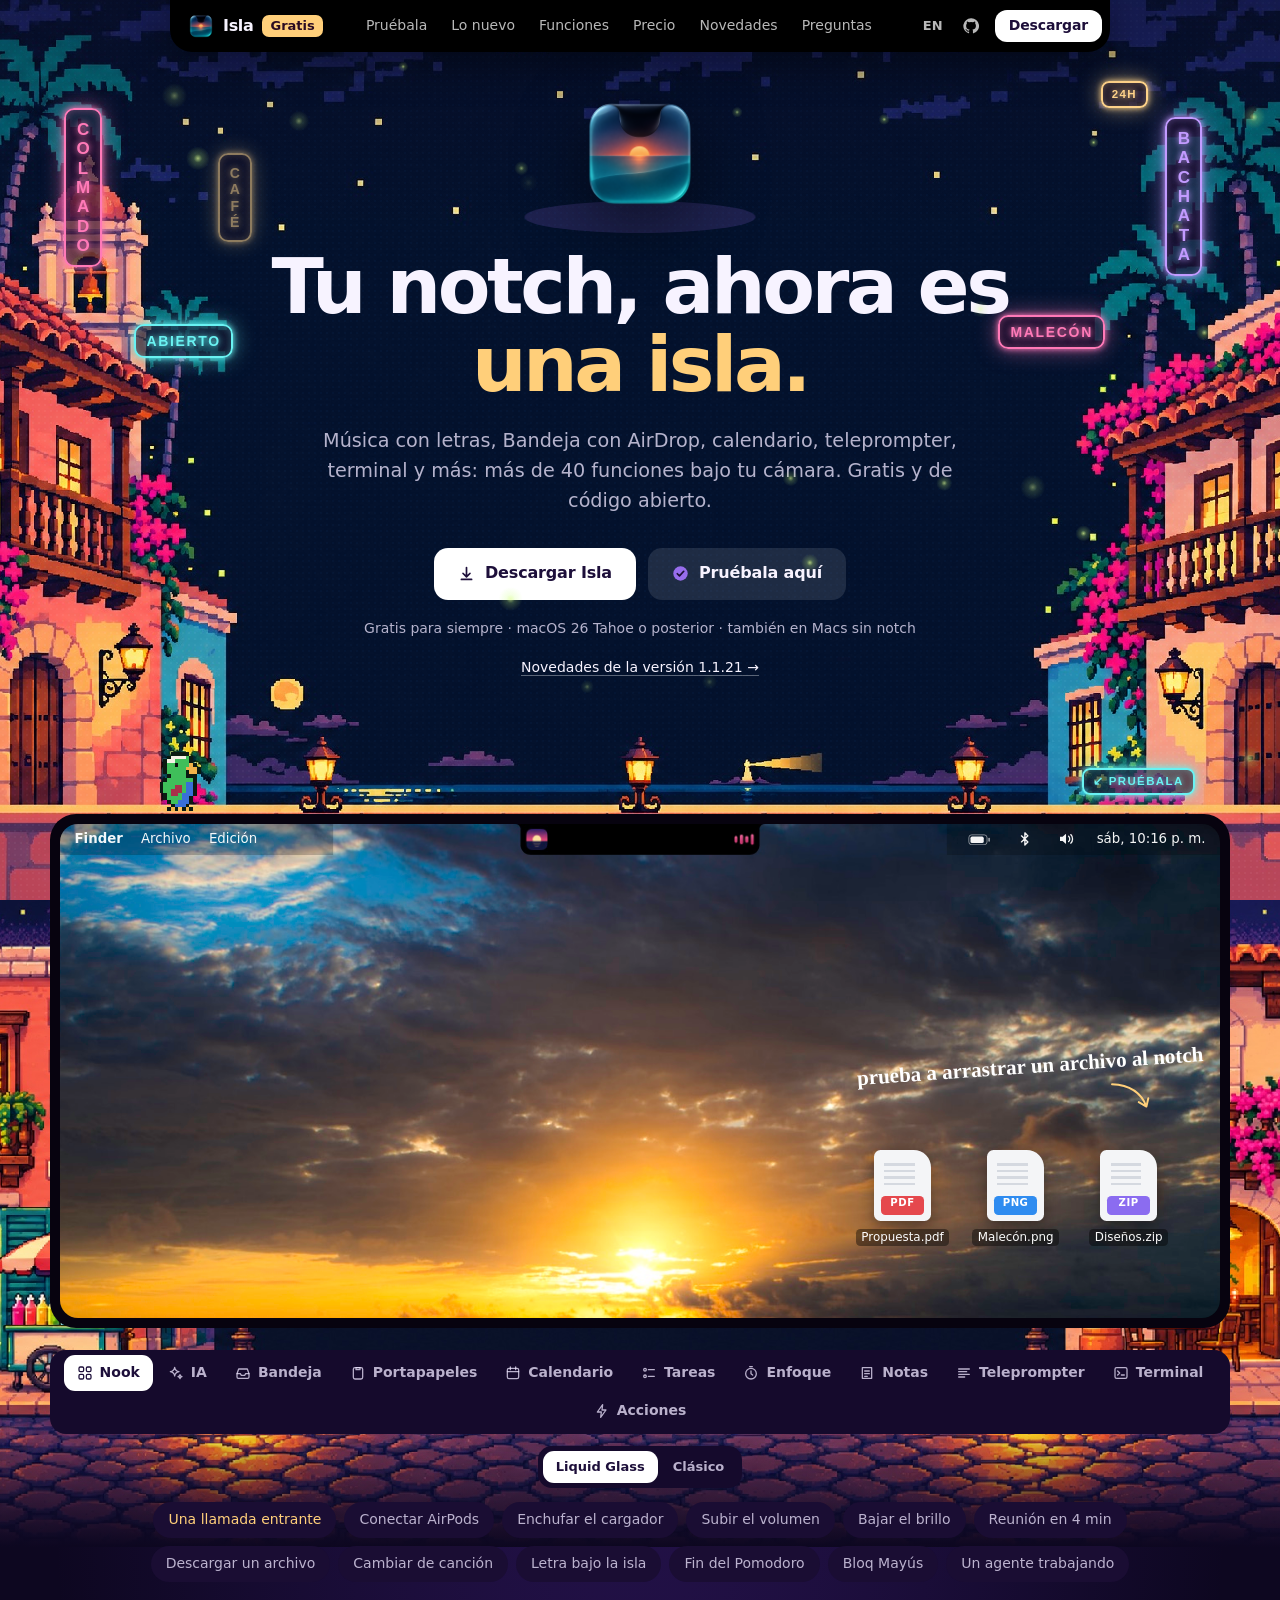
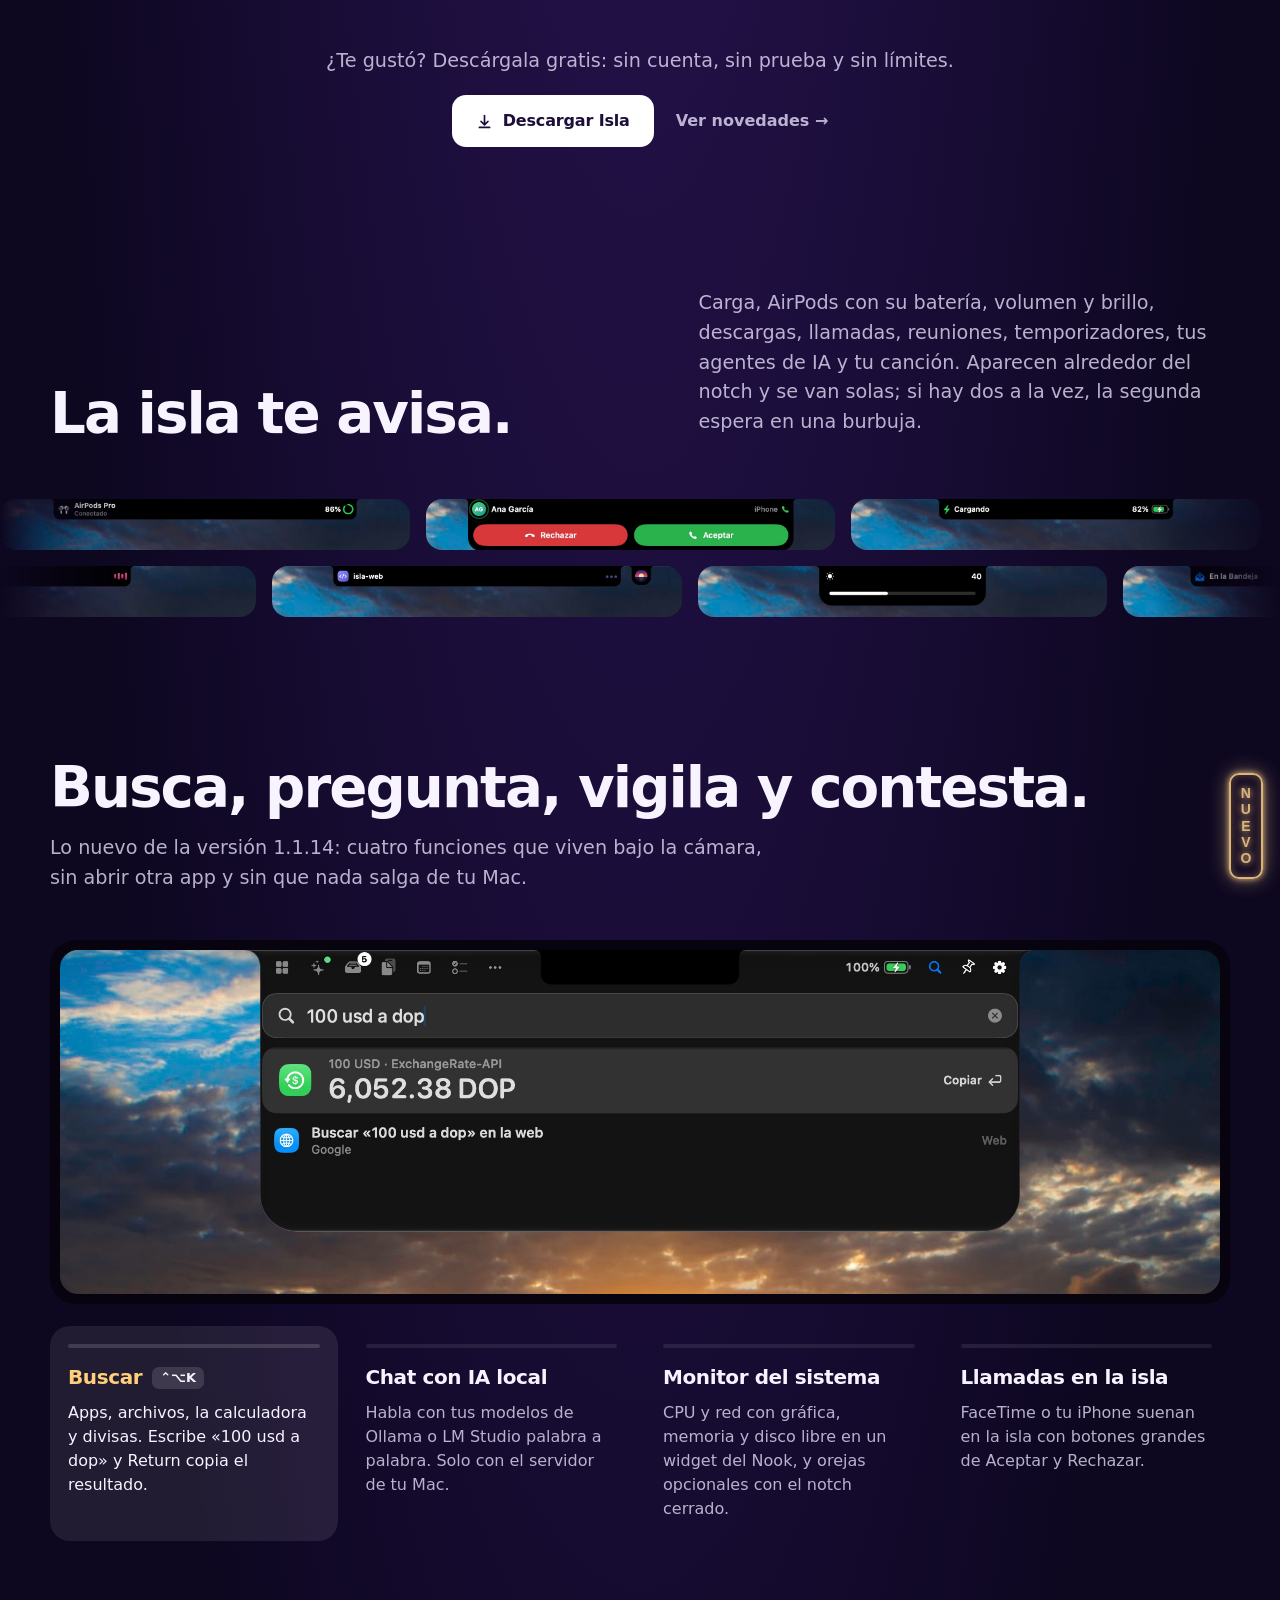
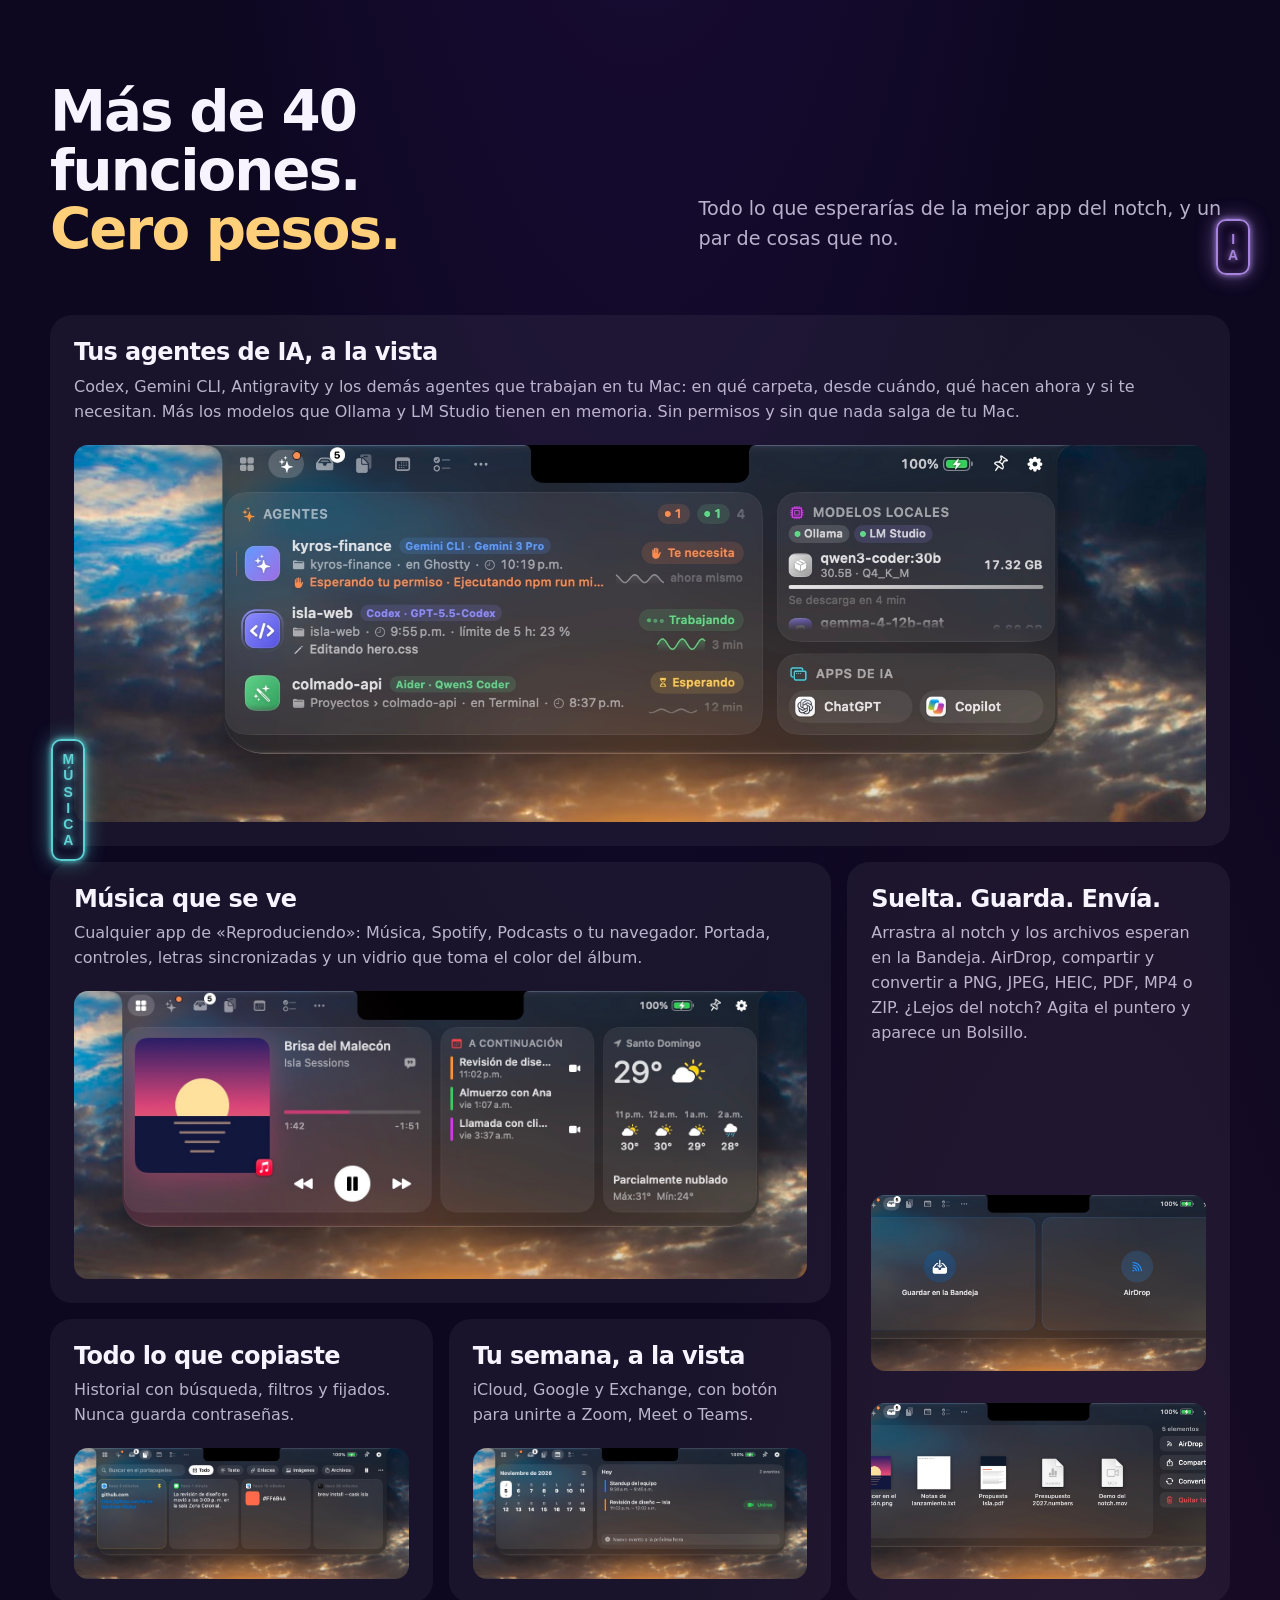
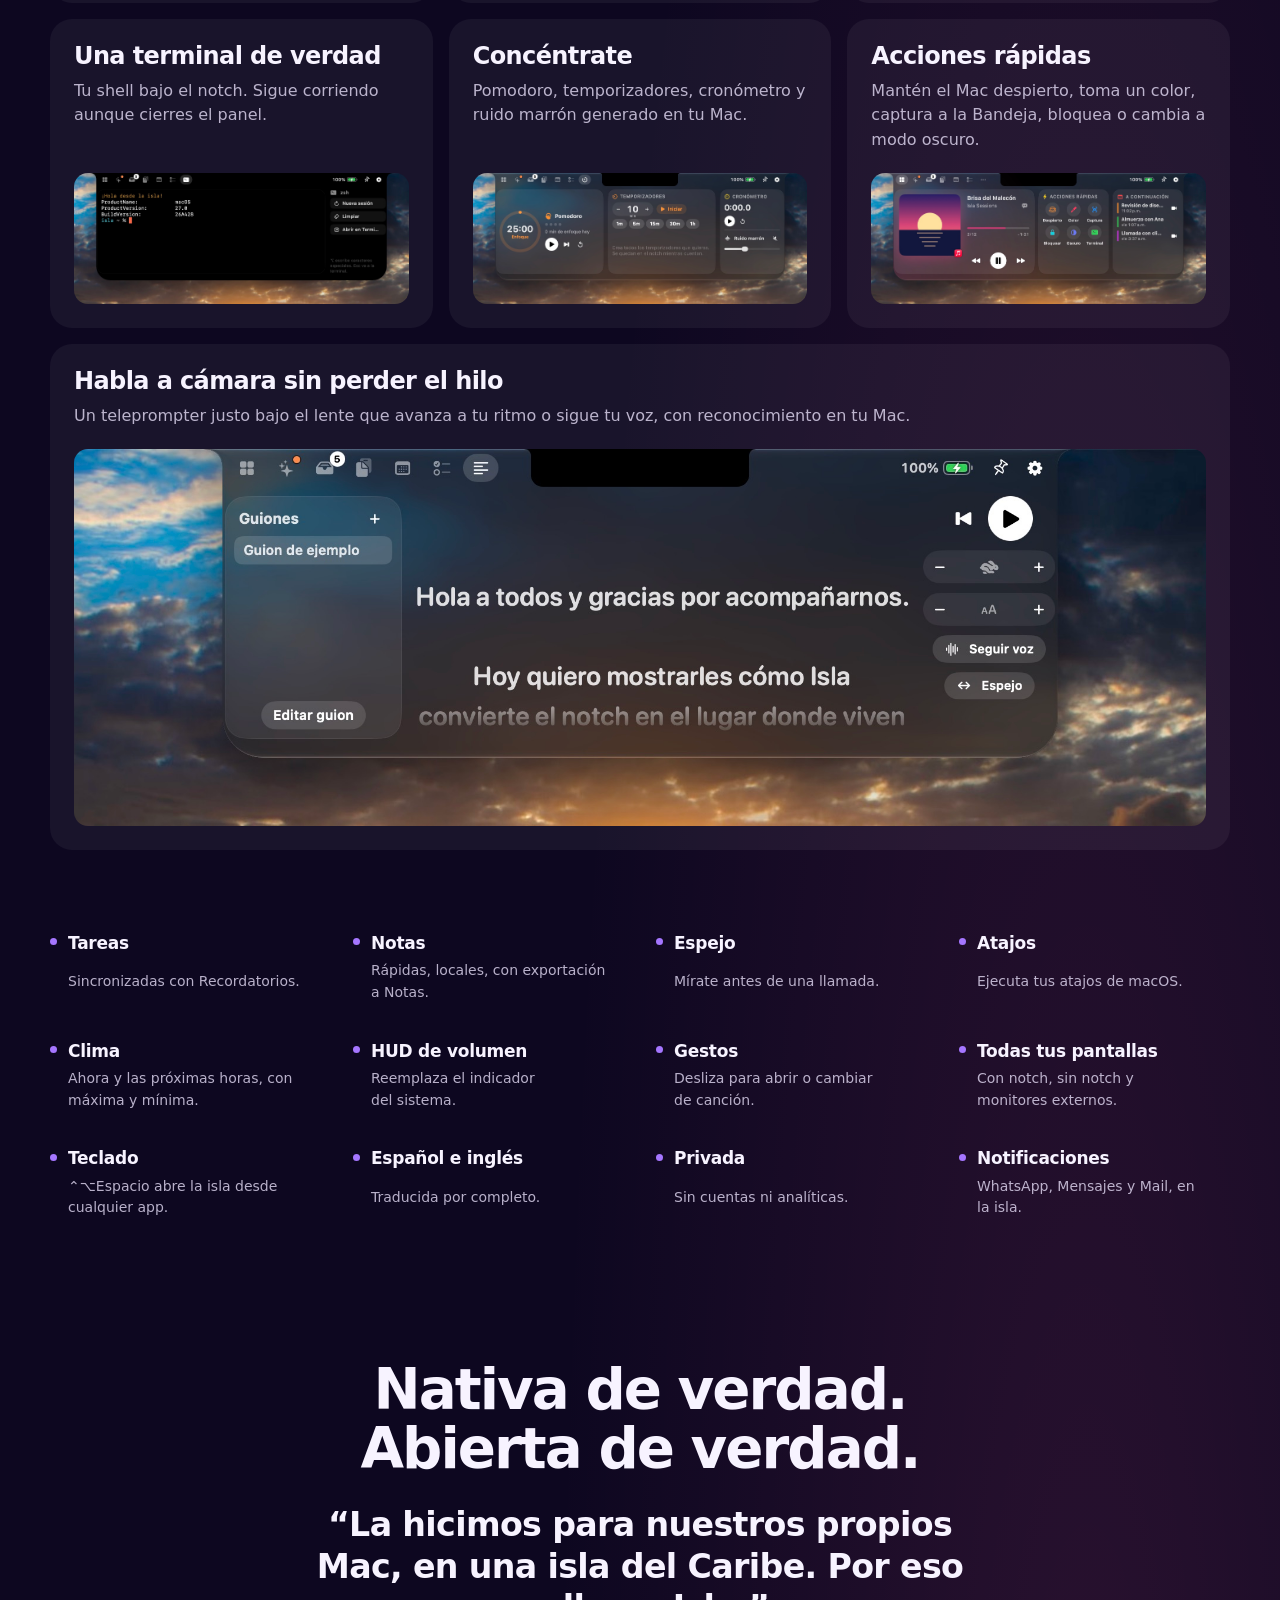
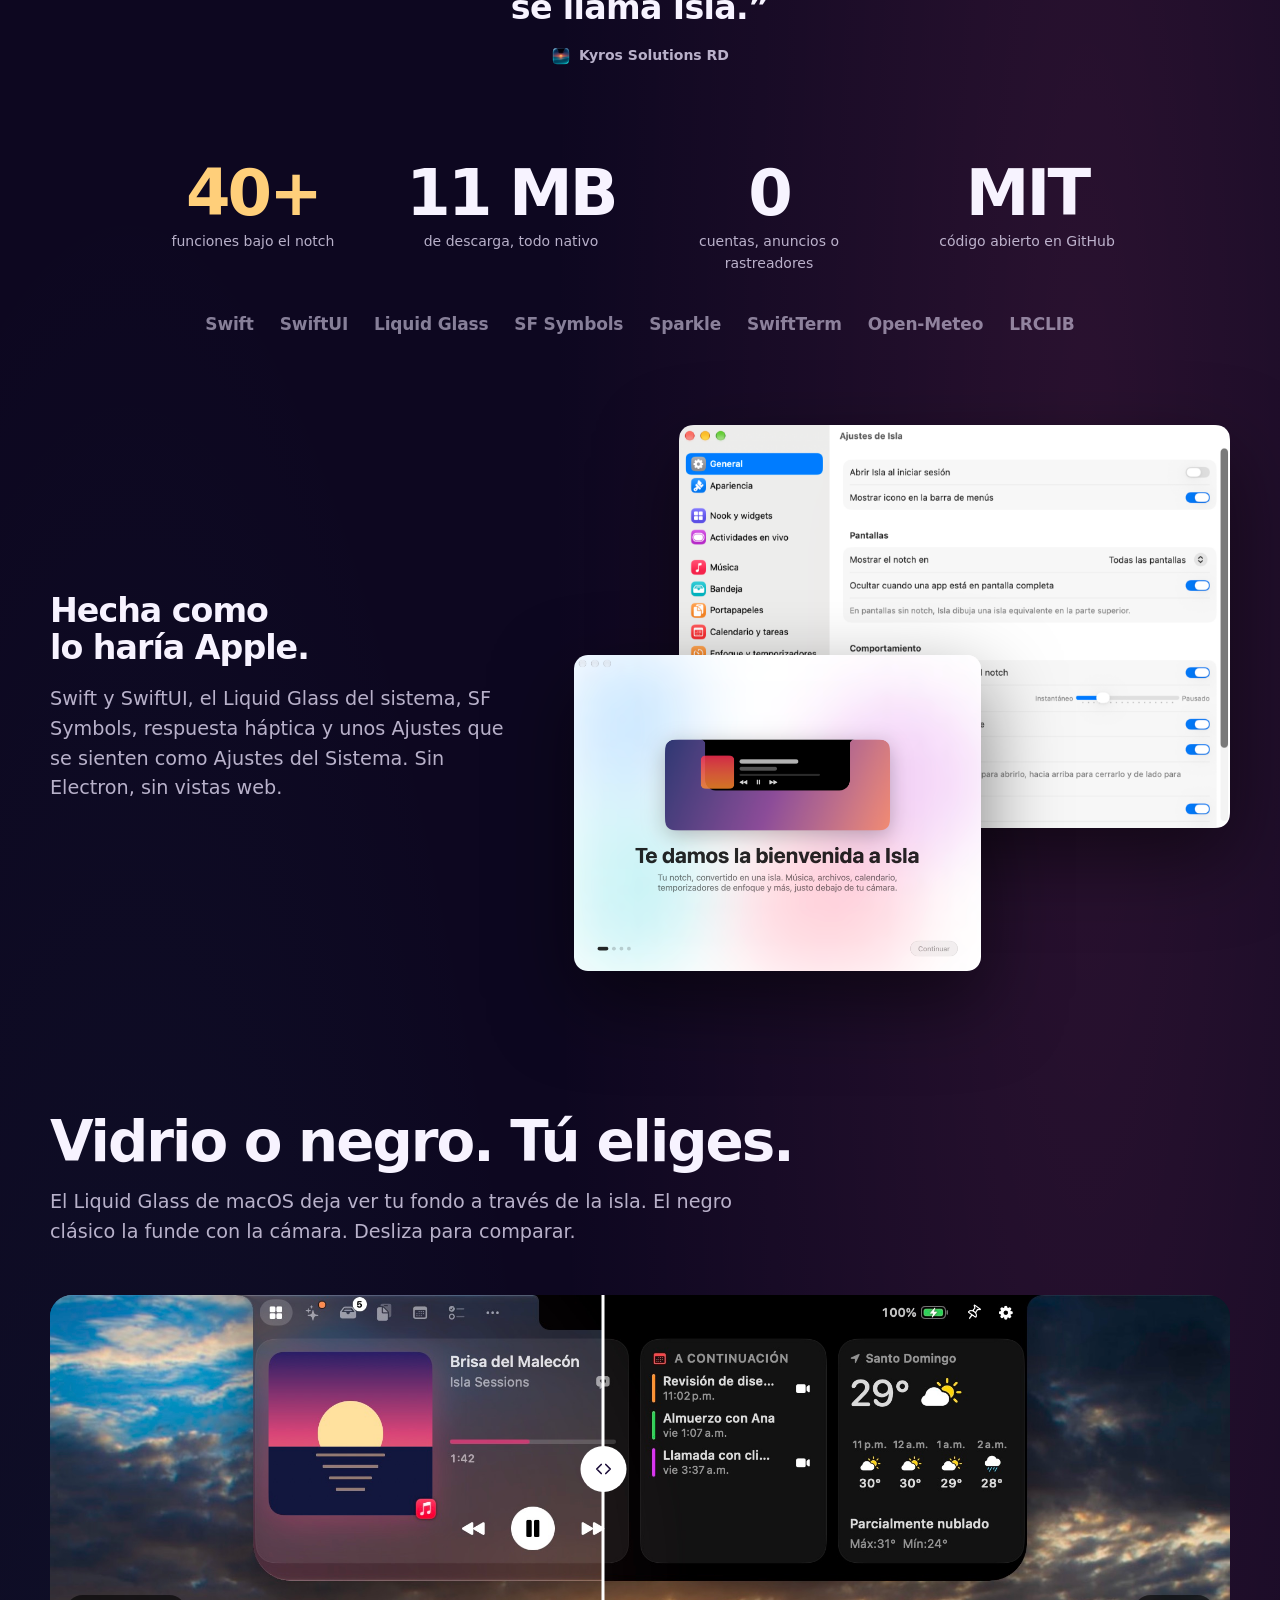
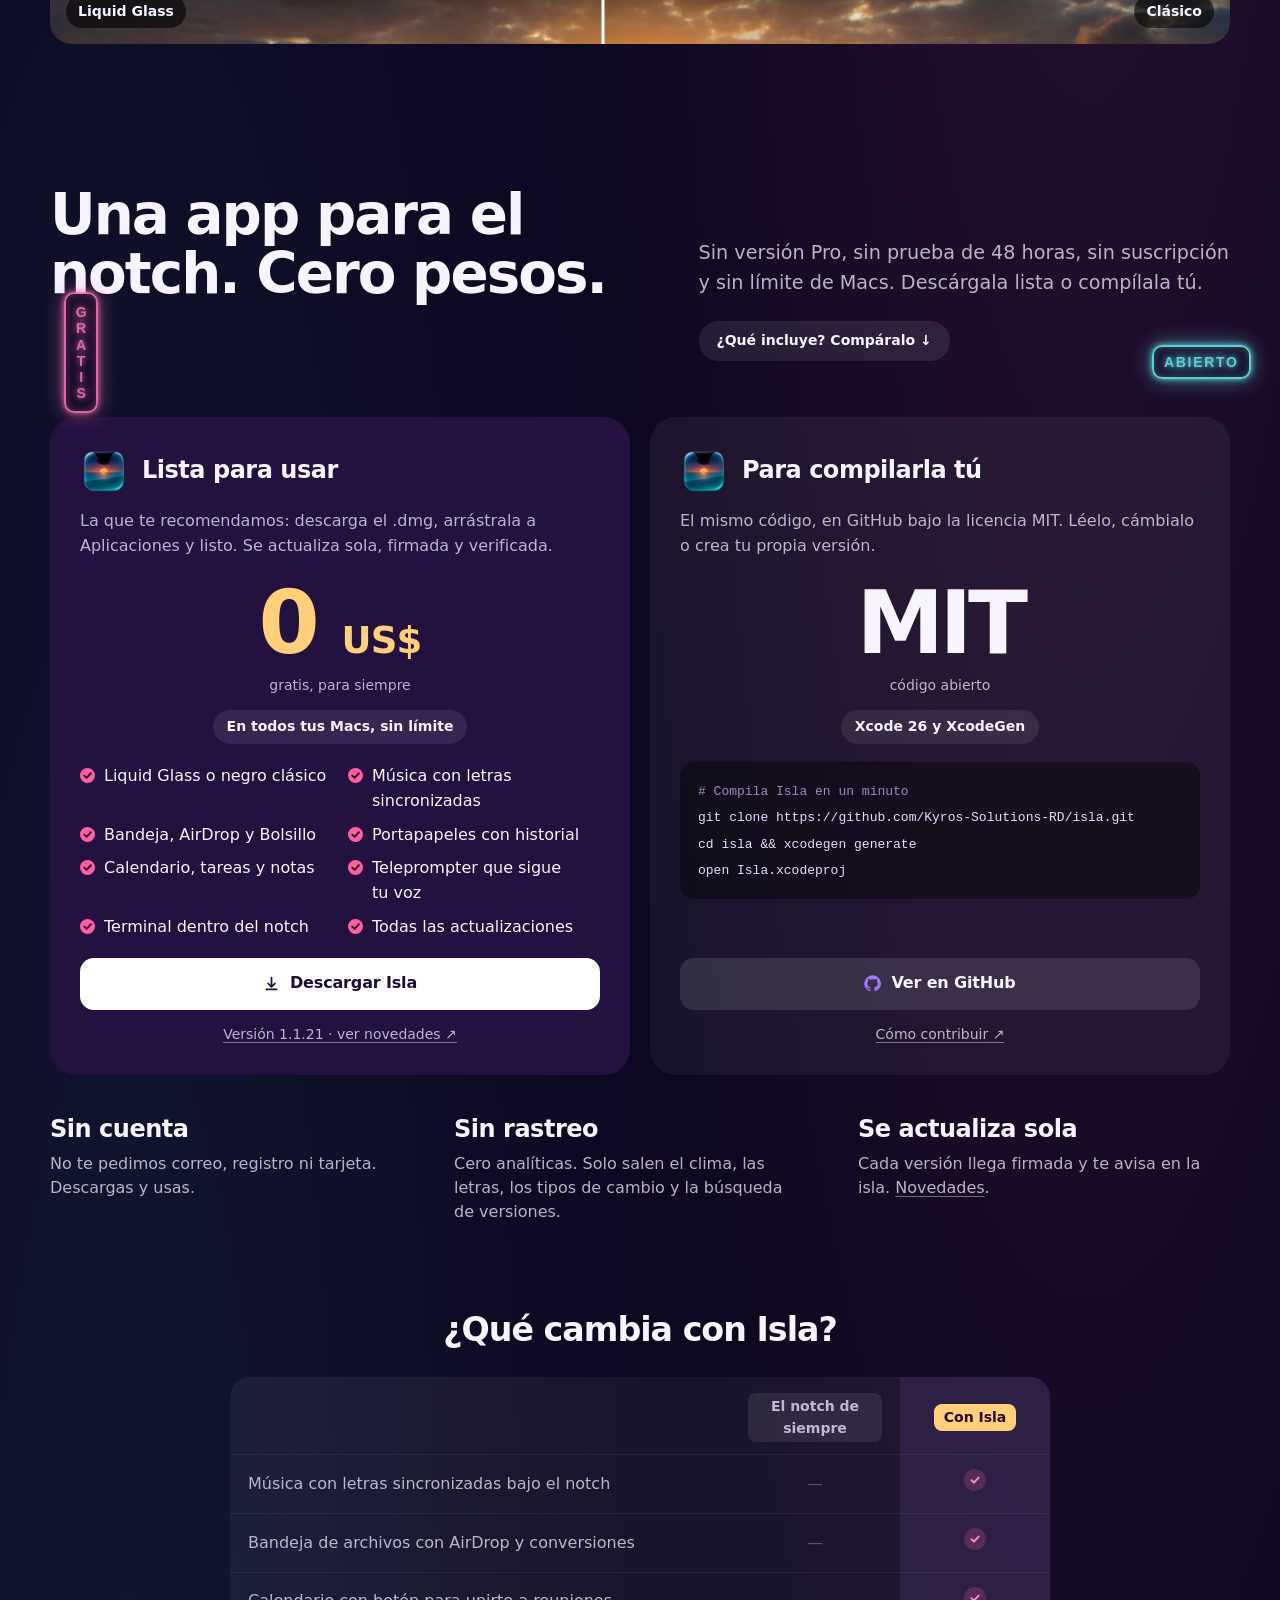
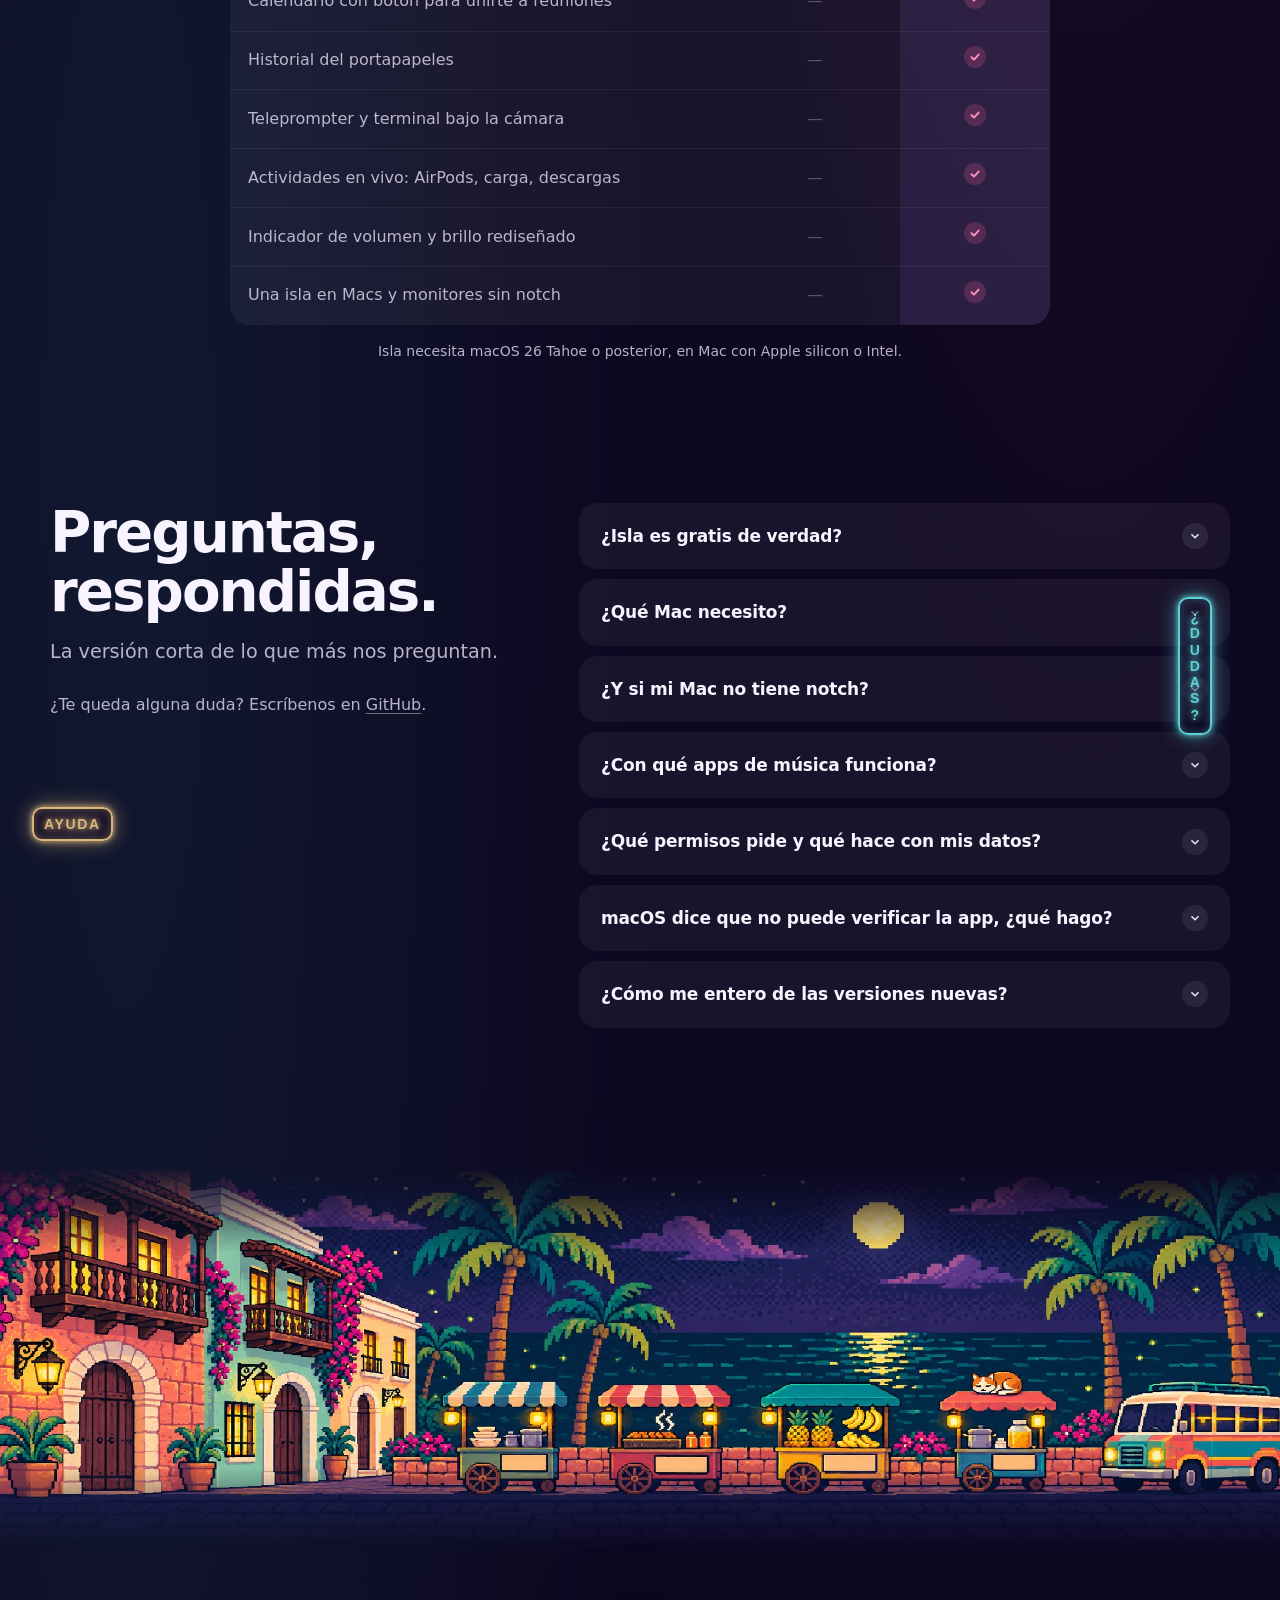
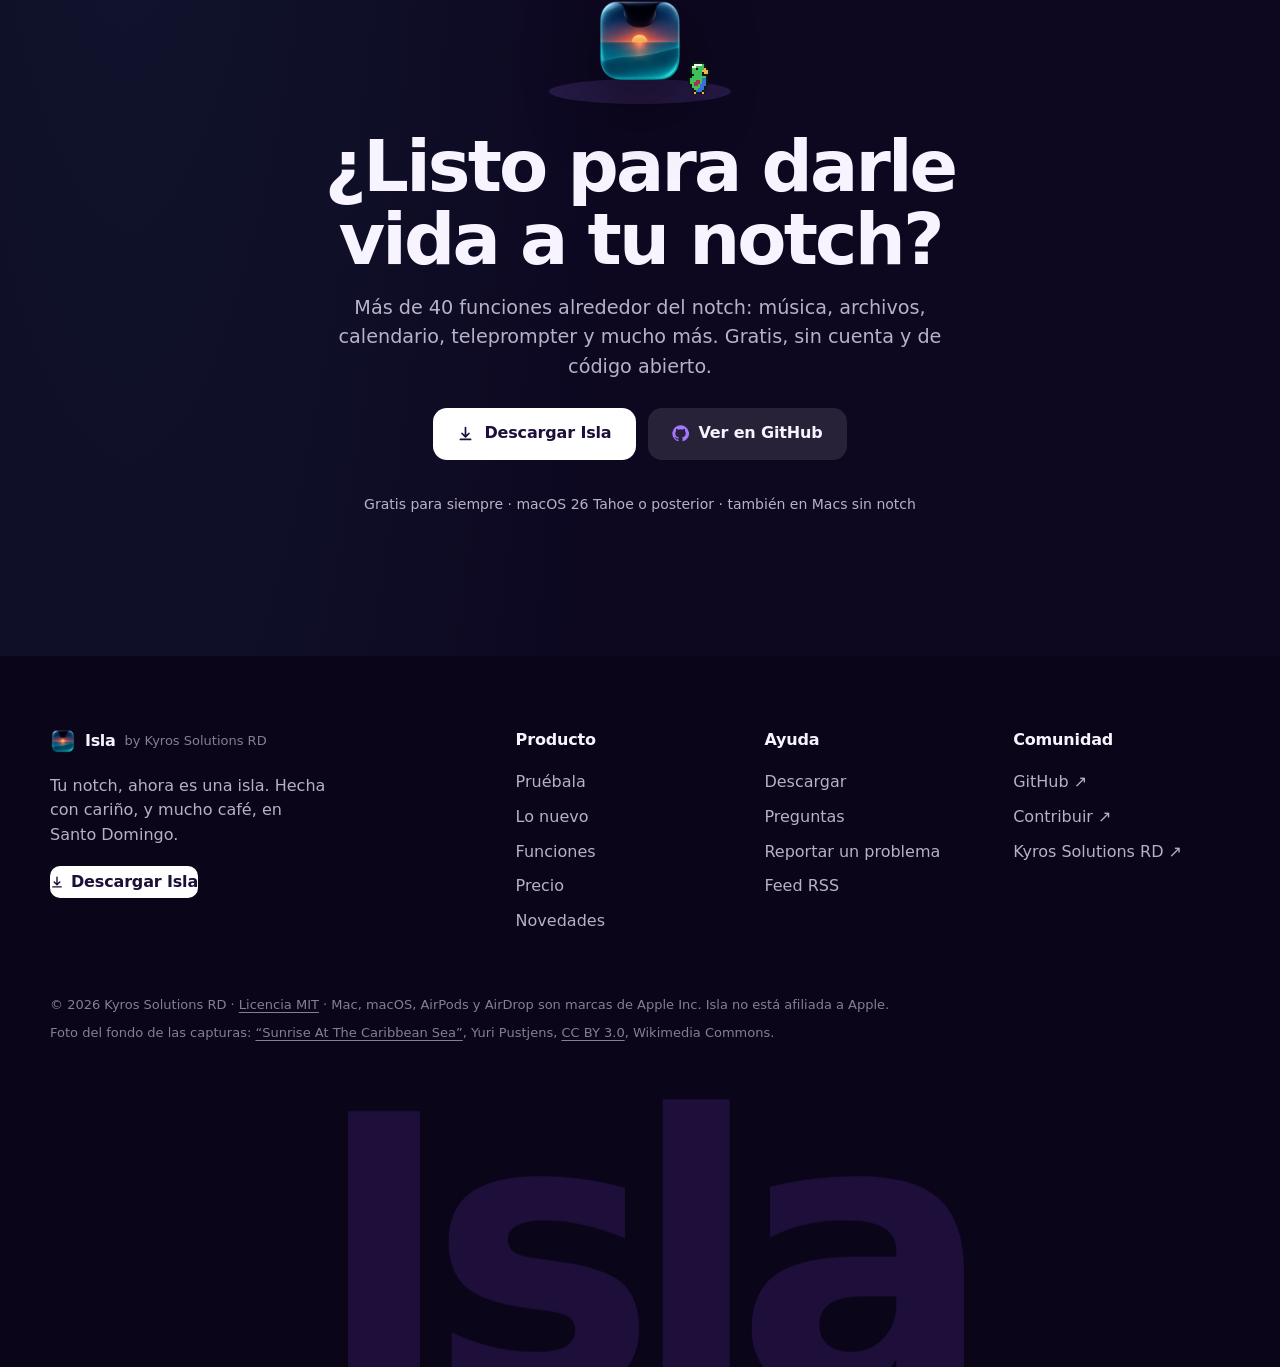
==== commit 8fa97668: "Release 1.1.21" ====
--- a/website/index.html
+++ b/website/index.html
@@ -75,7 +75,7 @@
           <a class="btn btn-glass btn-lg" href="#pruebala"><svg viewBox="0 0 20 20" width="17" height="17" aria-hidden="true"><circle cx="10" cy="10" r="8.5" fill="currentColor" opacity=".9"/><path d="M6.2 10.3 8.8 12.8l5-5.4" fill="none" stroke="#1b0f33" stroke-width="2" stroke-linecap="round" stroke-linejoin="round"/></svg><span data-i18n="hero.try">Pruébala aquí</span></a>
         </div>
         <p class="hero-meta" data-i18n="hero.meta">Gratis para siempre · macOS 26 Tahoe o posterior · también en Macs sin notch</p>
-        <p class="hero-meta"><a href="novedades/"><span data-i18n="hero.news">Novedades de la versión</span> <span data-latest>1.1.20</span> →</a></p>
+        <p class="hero-meta"><a href="novedades/"><span data-i18n="hero.news">Novedades de la versión</span> <span data-latest>1.1.21</span> →</a></p>
       </div>
     </section>
 
@@ -405,7 +405,7 @@
             <li data-i18n="free.l12">Todas las actualizaciones</li>
           </ul>
           <a class="btn btn-light btn-lg btn-block" href="downloads/Isla.dmg"><svg viewBox="0 0 20 20" width="17" height="17" aria-hidden="true"><path fill="currentColor" d="M10 2a1 1 0 0 1 1 1v8.59l2.3-2.3a1 1 0 1 1 1.4 1.42l-4 4a1 1 0 0 1-1.4 0l-4-4a1 1 0 1 1 1.4-1.42L9 11.59V3a1 1 0 0 1 1-1ZM4 16a1 1 0 1 0 0 2h12a1 1 0 1 0 0-2H4Z"/></svg><span data-i18n="plan.a.cta">Descargar Isla</span></a>
-          <p class="plan-foot"><a href="novedades/" data-i18n="plan.a.foot">Versión <span data-latest>1.1.20</span> · ver novedades ↗</a></p>
+          <p class="plan-foot"><a href="novedades/" data-i18n="plan.a.foot">Versión <span data-latest>1.1.21</span> · ver novedades ↗</a></p>
         </article>
         <article class="plan">
           <header class="plan-head">
